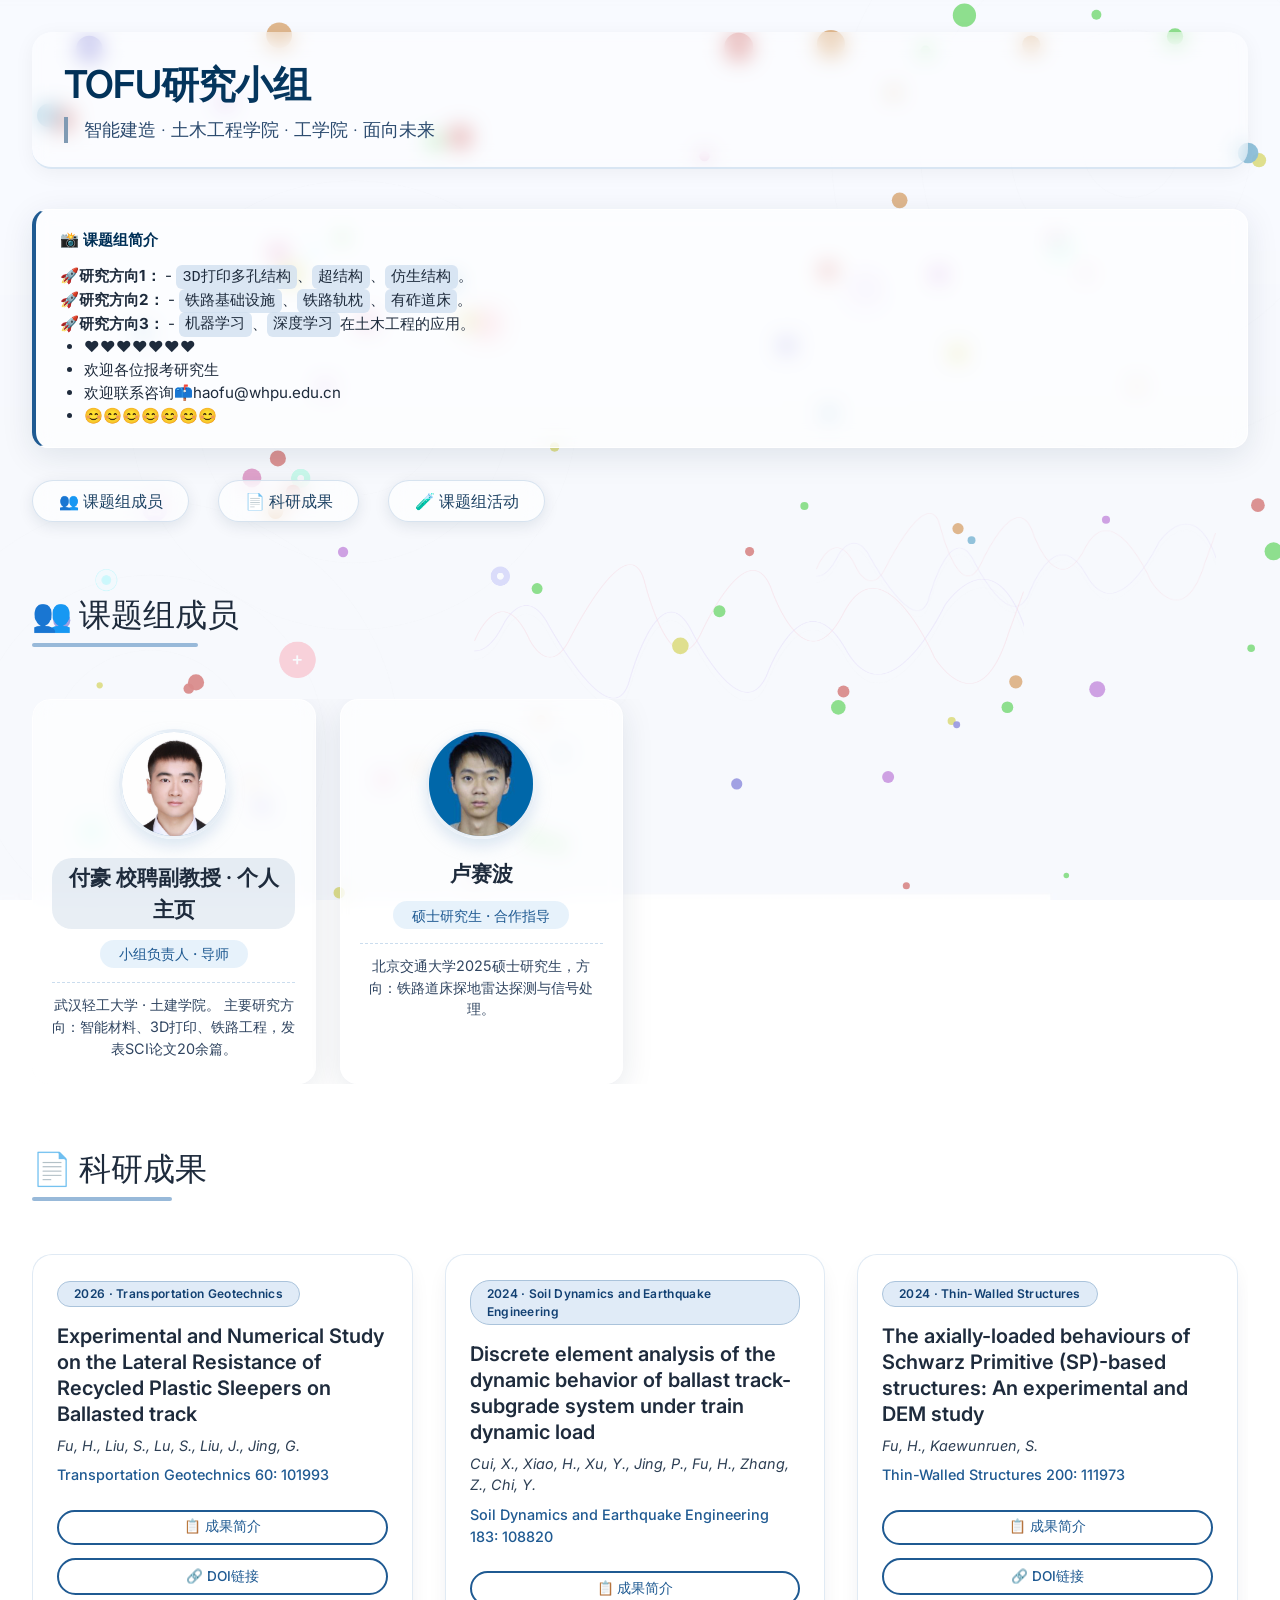
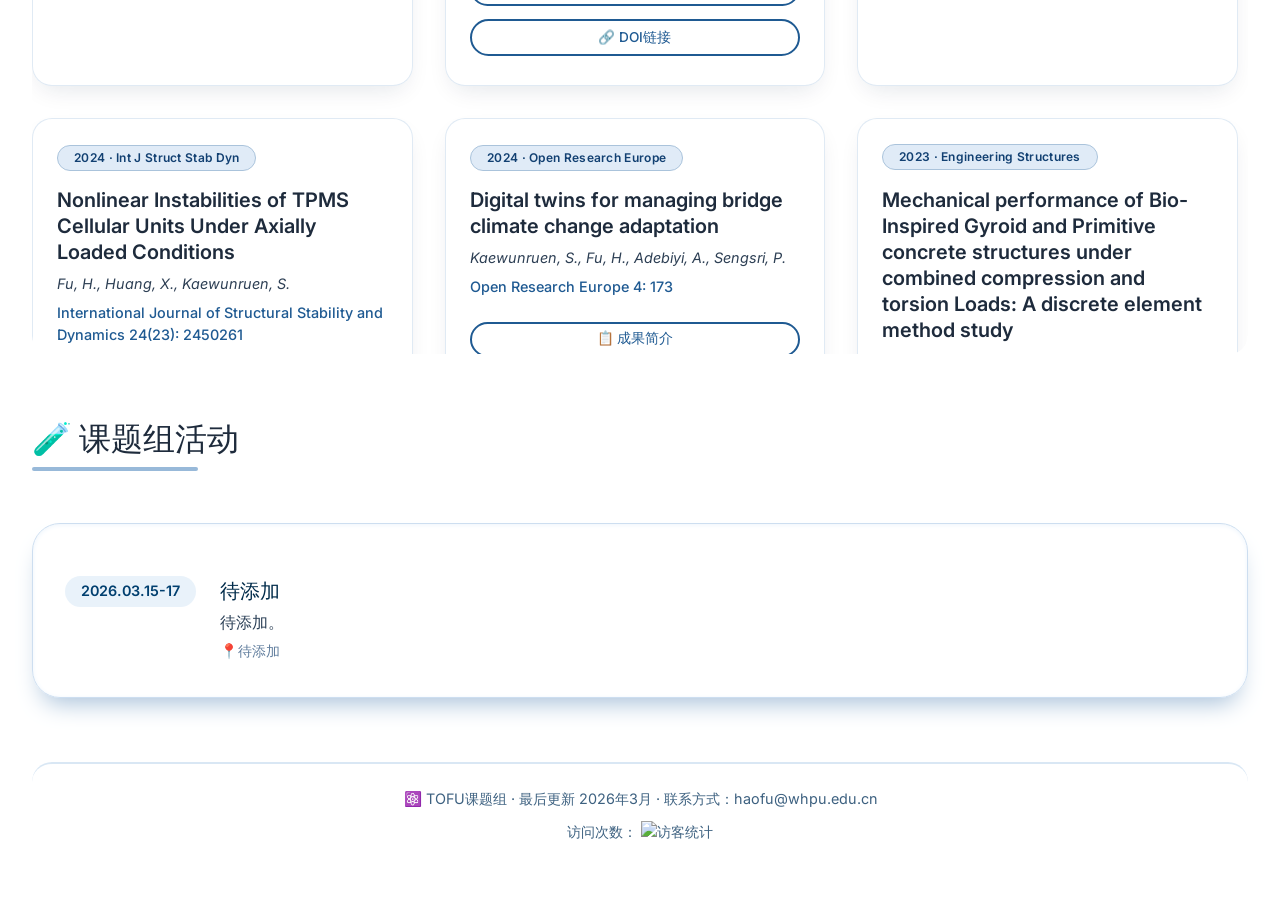
==== index.html @ 1c37f809 "Clarify academic profile link" ====
<!DOCTYPE html>
<html lang="en">


<head>
    <meta charset="UTF-8">
    <meta name="viewport" content="width=device-width, initial-scale=1.0">
    <title>TOFU研究小组</title>
	<script>
var _hmt = _hmt || [];
(function() {
  var hm = document.createElement("script");
  hm.src = "https://hm.baidu.com/hm.js?2b80ea57b3c550d8068544259e602c6b";
  var s = document.getElementsByTagName("script")[0]; 
  s.parentNode.insertBefore(hm, s);
})();
</script>

    <!-- 柔和风格, 学术感字体 -->
    <link rel="preconnect" href="https://fonts.googleapis.com">
    <link rel="preconnect" href="https://fonts.gstatic.com" crossorigin>
    <link href="https://fonts.googleapis.com/css2?family=Inter:opsz,wght@14..32,300..700&family=Source+Serif+4:opsz@8..60&display=swap" rel="stylesheet">
    <style>
        * {
            margin: 0;
            padding: 0;
            box-sizing: border-box;
        }
        
        /* ===== 增强动态背景设置 ===== */
        body {
            font-family: 'Inter', sans-serif;
            color: #1e2b3c;
            line-height: 1.5;
            scroll-behavior: smooth;
            /* 背景图片 - 使用1.jpg作为基础背景 */
            background-image: url('images/background/1.jpg');
            background-size: cover;
            background-position: center;
            background-repeat: no-repeat;
            background-attachment: fixed;
            position: relative;
        }
        
        /* 半透明遮罩层 - 调低透明度，让背景更明显（从0.85改为0.65） */
        body::before {
            content: '';
            position: fixed;
            top: 0;
            left: 0;
            width: 100%;
            height: 100%;
            background: rgba(255, 255, 255, 0.65);
            z-index: -1;
            pointer-events: none;
        }
        
        /* 浮动圆形背景层 - 放大所有圆形，增强可见度 */
        .floating-circles {
            position: fixed;
            top: 0;
            left: 0;
            width: 100%;
            height: 100%;
            z-index: -1;
            pointer-events: none;
            overflow: hidden;
        }
        
        .floating-circles div {
            position: absolute;
            background-size: contain;
            background-repeat: no-repeat;
            background-position: center;
            opacity: 0.2; /* 稍微提高透明度 */
            animation: floatAround 25s infinite alternate ease-in-out;
        }
        
        /* 所有圆形尺寸放大1.5倍左右，并调整位置使其分布更广 */
        .floating-circles .circle1 {
            width: 600px;
            height: 600px;
            background-image: url('images/background/round-bg.png');
            top: -150px;
            right: -150px;
            animation-duration: 30s;
        }
        
        .floating-circles .circle2 {
            width: 500px;
            height: 500px;
            background-image: url('images/background/2.png');
            bottom: -100px;
            left: -100px;
            animation-duration: 35s;
            animation-delay: 5s;
        }
        
        .floating-circles .circle3 {
            width: 450px;
            height: 450px;
            background-image: url('images/background/3.png');
            top: 20%;
            left: 10%;
            animation-duration: 28s;
            animation-delay: 2s;
        }
        
        .floating-circles .circle4 {
            width: 400px;
            height: 400px;
            background-image: url('images/background/4.png');
            bottom: 15%;
            right: 5%;
            animation-duration: 32s;
            animation-delay: 8s;
        }
        
        .floating-circles .circle5 {
            width: 550px;
            height: 550px;
            background-image: url('images/background/5.png');
            top: 40%;
            right: 20%;
            animation-duration: 40s;
            animation-delay: 12s;
        }
        
        @keyframes floatAround {
            0% { transform: translate(0, 0) rotate(0deg); }
            25% { transform: translate(40px, -30px) rotate(12deg); }
            50% { transform: translate(-30px, 40px) rotate(-8deg); }
            75% { transform: translate(30px, 30px) rotate(10deg); }
            100% { transform: translate(-15px, -15px) rotate(-5deg); }
        }
        
        .container {
            max-width: 1280px;
            margin: 0 auto;
            padding: 2rem 2rem 3rem;
            position: relative;
            z-index: 1;
        }
        
        /* 头部标识 - 保持毛玻璃效果，略微降低背景不透明度让背景透出 */
        .lab-header {
            margin-bottom: 2.5rem;
            border-bottom: 2px solid rgba(208, 224, 240, 0.8);
            padding-bottom: 1.5rem;
            background: rgba(255, 255, 255, 0.4); /* 更透明一些 */
            backdrop-filter: blur(10px);
            border-radius: 20px;
            padding: 1.5rem 2rem;
            box-shadow: 0 4px 20px rgba(0,0,0,0.05);
        }
        
        .lab-name {
            font-size: 2.4rem;
            font-weight: 600;
            letter-spacing: -0.02em;
            background: linear-gradient(145deg, #003057, #1b4f7a);
            -webkit-background-clip: text;
            -webkit-text-fill-color: transparent;
            background-clip: text;
        }
        
        .lab-affiliation {
            font-size: 1.1rem;
            color: #2c4b6f;
            margin-top: 0.2rem;
            font-weight: 300;
            border-left: 4px solid #809ab3;
            padding-left: 1rem;
        }
        
        /* 导航卡片区 - 毛玻璃效果 */
        .section-nav {
            display: flex;
            gap: 1.8rem;
            margin: 2rem 0 1.5rem;
            flex-wrap: wrap;
        }
        
        .nav-item {
            font-weight: 500;
            background: rgba(255, 255, 255, 0.6);
            backdrop-filter: blur(10px);
            padding: 0.5rem 1.6rem;
            border-radius: 40px;
            box-shadow: 0 4px 15px rgba(0,40,70,0.1);
            border: 1px solid rgba(205, 221, 236, 0.8);
            transition: 0.15s;
            color: #1f4465;
            text-decoration: none;
            font-size: 1rem;
        }
        
        .nav-item:hover {
            background: rgba(255, 255, 255, 0.8);
            border-color: #809ab3;
            box-shadow: 0 6px 20px rgba(27,79,122,0.15);
        }
        
        /* 通用区块设计 */
        .section-title {
            font-size: 2rem;
            font-weight: 550;
            margin: 2.8rem 0 1.8rem 0;
            position: relative;
            display: inline-block;
        }
        
        .section-title:after {
            content: '';
            position: absolute;
            bottom: -8px;
            left: 0;
            width: 80%;
            height: 4px;
            background: #98b9d9;
            border-radius: 4px;
        }
        
        /* 所有卡片增加半透明毛玻璃效果，降低不透明度让背景更明显 */
        .member-card, .publication-card, .activity-list, .image-guide {
            background: rgba(255, 255, 255, 0.6);
            backdrop-filter: blur(10px);
            border: 1px solid rgba(255, 255, 255, 0.8);
            box-shadow: 0 8px 32px rgba(0, 35, 65, 0.1);
        }
        
        .member-card:hover, .publication-card:hover {
            background: rgba(255, 255, 255, 0.8);
            backdrop-filter: blur(15px);
            transform: translateY(-5px);
            box-shadow: 0 15px 40px rgba(10,60,110,0.15);
        }
        
        /* 课题组成员网格 - 带滚动条 */
        .member-grid-container {
            max-height: 600px;
            overflow-y: auto;
            padding-right: 10px;
            margin: 2rem 0 1rem;
            border-radius: 18px;
            scrollbar-width: thin;
            scrollbar-color: #98b9d9 rgba(255,255,255,0.5);
        }
        
        .member-grid-container::-webkit-scrollbar {
            width: 8px;
        }
        
        .member-grid-container::-webkit-scrollbar-track {
            background: rgba(228, 239, 249, 0.5);
            border-radius: 10px;
        }
        
        .member-grid-container::-webkit-scrollbar-thumb {
            background: #98b9d9;
            border-radius: 10px;
        }
        
        .member-grid-container::-webkit-scrollbar-thumb:hover {
            background: #1f5a92;
        }
        
        .member-grid {
            display: grid;
            grid-template-columns: repeat(auto-fill, minmax(250px, 1fr));
            gap: 2rem 1.5rem;
        }
        
        .member-card {
            border-radius: 18px;
            padding: 1.8rem 1.2rem 1.5rem;
            text-align: center;
            transition: 0.15s;
        }
        
        .member-avatar {
            width: 110px;
            height: 110px;
            border-radius: 50%;
            background: linear-gradient(135deg, #b5d1ec, #779fc7);
            margin: 0 auto 1.2rem;
            display: flex;
            align-items: center;
            justify-content: center;
            color: white;
            font-size: 2.8rem;
            font-weight: 400;
            box-shadow: 0 8px 14px rgba(192, 211, 230, 0.5);
            overflow: hidden;
            border: 3px solid rgba(255,255,255,0.8);
        }
        
        .member-avatar img {
            width: 100%;
            height: 100%;
            object-fit: cover;
        }
        
        .member-name {
            font-size: 1.3rem;
            font-weight: 600;
            margin-bottom: 0.2rem;
        }
        
        .member-role {
            color: #1f5a92;
            font-weight: 500;
            font-size: 0.9rem;
            background: rgba(225, 239, 250, 0.8);
            backdrop-filter: blur(5px);
            display: inline-block;
            padding: 0.2rem 1.2rem;
            border-radius: 20px;
            margin: 0.5rem 0 0.3rem;
        }
        
        .member-desc {
            color: #2f4460;
            font-size: 0.9rem;
            margin-top: 0.6rem;
            border-top: 1px dashed rgba(191, 213, 234, 0.8);
            padding-top: 0.7rem;
        }
        
        /* ===== 科研成果网格 ===== */
        .publication-grid-container {
            max-height: 700px;
            overflow-y: auto;
            padding-right: 10px;
            margin: 2rem 0 1rem;
            border-radius: 18px;
            scrollbar-width: thin;
            scrollbar-color: #98b9d9 rgba(255,255,255,0.5);
        }
        
        .publication-grid-container::-webkit-scrollbar {
            width: 8px;
        }
        
        .publication-grid-container::-webkit-scrollbar-track {
            background: rgba(228, 239, 249, 0.5);
            border-radius: 10px;
        }
        
        .publication-grid-container::-webkit-scrollbar-thumb {
            background: #98b9d9;
            border-radius: 10px;
        }
        
        .publication-grid-container::-webkit-scrollbar-thumb:hover {
            background: #1f5a92;
        }
        
        /* 常规网格布局：自上而下，自左而右，按时间倒序排列（新的在上左） */
        .publication-grid {
            display: grid;
            grid-template-columns: repeat(auto-fill, minmax(300px, 1fr));
            gap: 2rem;
            direction: ltr; /* 确保从左到右 */
        }
        
        .publication-card {
            border-radius: 20px;
            padding: 1.6rem 1.5rem 1.8rem 1.5rem;
            box-shadow: 0 10px 25px -8px rgba(0,35,65,0.12);
            border: 1px solid rgba(152,185,217,0.3);
            transition: transform 0.2s, box-shadow 0.25s;
            display: flex;
            flex-direction: column;
        }
        
        .publication-card:hover {
            transform: translateY(-5px);
            box-shadow: 0 22px 30px -12px rgba(10,60,110,0.2);
            border-color: #b3cde5;
        }
        
        .pub-tag {
            background: rgba(217, 231, 245, 0.8);
            color: #124072;
            font-size: 0.75rem;
            font-weight: 600;
            padding: 0.2rem 1rem;
            border-radius: 20px;
            align-self: flex-start;
            letter-spacing: 0.3px;
            margin-bottom: 1rem;
            border: 1px solid #aac3db;
        }
        
        .pub-title {
            font-size: 1.25rem;
            font-weight: 600;
            margin-bottom: 0.5rem;
            line-height: 1.3;
        }
        
        .pub-authors {
            color: #2d3f54;
            font-size: 0.9rem;
            margin-bottom: 0.5rem;
            font-style: italic;
        }
        
        .pub-journal {
            color: #1f5a92;
            font-weight: 500;
            font-size: 0.9rem;
            margin-bottom: 1rem;
        }
        
        .pub-links {
            display: flex;
            gap: 0.8rem;
            margin-top: 0.5rem;
            flex-wrap: wrap;
        }
        
        .pub-link {
            background: transparent;
            border: 2px solid #1f5a92;
            color: #1f5a92;
            padding: 0.4rem 1rem;
            font-weight: 500;
            font-size: 0.85rem;
            border-radius: 30px;
            cursor: pointer;
            transition: 0.2s;
            text-align: center;
            text-decoration: none;
            display: inline-block;
            flex: 1;
            min-width: 100px;
        }
        
        .pub-link:hover {
            background: #1f5a92;
            color: white;
        }
        
        .btn-detail {
            background: transparent;
            border: 2px solid #1f5a92;
            color: #1f5a92;
            padding: 0.4rem 1rem;
            font-weight: 500;
            font-size: 0.85rem;
            border-radius: 30px;
            cursor: pointer;
            transition: 0.2s;
            text-align: center;
            text-decoration: none;
            display: inline-block;
            width: 100%;
        }
        
        .btn-detail:hover {
            background: #1f5a92;
            color: white;
        }
        
        /* 课题组活动 – 只显示4项 */
        .activity-list {
            border-radius: 28px;
            padding: 2rem 2rem 1rem;
            box-shadow: inset 0 1px 5px #eef5fc, 0 15px 25px -10px #a7c0d9;
            border: 1px solid #cddef0;
            margin-top: 2rem;
        }
        
        .activity-item {
            display: flex;
            gap: 1.5rem;
            padding: 1.2rem 0;
            border-bottom: 1px solid rgba(211, 227, 242, 0.8);
        }
        
        .activity-item:nth-child(n+5) {
            display: none;
        }
        
        .activity-item:last-child {
            border-bottom: none;
        }
        
        .activity-date {
            min-width: 110px;
            font-weight: 600;
            color: #003f6f;
            background: rgba(228, 239, 249, 0.8);
            padding: 0.3rem 1rem;
            border-radius: 30px;
            height: fit-content;
            text-align: center;
            font-size: 0.9rem;
        }
        
        .activity-content {
            flex: 1;
        }
        
        .activity-content h3 {
            font-size: 1.25rem;
            font-weight: 580;
            margin-bottom: 0.25rem;
            color: #002b4a;
        }
        
        .activity-content p {
            color: #2c4057;
        }
        
        .activity-location {
            margin-top: 0.4rem;
            font-size: 0.9rem;
            color: #617e9e;
            display: flex;
            align-items: center;
            gap: 4px;
        }
        
        /* 课题组简介 - 毛玻璃效果 */
        .image-guide {
            border-radius: 16px;
            padding: 1.2rem 1.5rem;
            margin: 1rem 0 2rem;
            border-left: 4px solid #1f5a92;
            font-size: 0.95rem;
        }
        
        .image-guide h4 {
            color: #003057;
            margin-bottom: 0.8rem;
        }
        
        .image-guide code {
            background: rgba(209, 224, 240, 0.8);
            padding: 0.2rem 0.4rem;
            border-radius: 6px;
            font-family: monospace;
        }
        
        .image-guide ul {
            margin-left: 1.5rem;
            color: #1e2b3c;
        }
        
        /* 模态弹窗 - 成果详情 */
        .detail-overlay {
            display: none;
            position: fixed;
            top: 0; left: 0; width: 100%; height: 100%;
            background: rgba(0,20,40,0.6);
            backdrop-filter: blur(4px);
            align-items: center;
            justify-content: center;
            z-index: 1000;
        }
        
        .detail-card {
            max-width: 550px;
            width: 90%;
            background: rgba(251, 253, 255, 0.95);
            backdrop-filter: blur(10px);
            border-radius: 36px;
            padding: 2.5rem 2.2rem;
            box-shadow: 0 40px 60px #001e3c;
            border: 1px solid white;
            position: relative;
            transform: scale(0.98);
            transition: 0.2s;
            max-height: 80vh;
            overflow-y: auto;
        }
        
        .detail-card h2 {
            font-size: 1.8rem;
            margin-bottom: 1rem;
            color: #002a50;
            padding-right: 2rem;
        }
        
        .detail-card p {
            font-size: 1rem;
            margin: 1rem 0;
            color: #17334f;
            line-height: 1.6;
        }
        
        .close-detail {
            position: absolute;
            top: 1.2rem; right: 1.8rem;
            font-size: 2rem;
            cursor: pointer;
            background: none;
            border: none;
            color: #305f8a;
            font-weight: 300;
        }
        
        .close-detail:hover {
            color: #001e3c;
        }
        
        .badge-dummy {
            background: #b5d2ec;
            padding: 0.3rem 1.5rem;
            border-radius: 40px;
            font-size: 0.9rem;
            display: inline-block;
        }
        
        .external-link {
            display: inline-block;
            margin-top: 1rem;
            padding: 0.5rem 1rem;
            background: #e4eff9;
            color: #1f5a92;
            text-decoration: none;
            border-radius: 30px;
            font-weight: 500;
            border: 1px solid #98b9d9;
            transition: 0.2s;
        }
        
        .external-link:hover {
            background: #1f5a92;
            color: white;
            border-color: #1f5a92;
        }
        
        /* 页脚 */
        .footer {
            margin-top: 4rem;
            border-top: 2px solid rgba(208, 226, 242, 0.8);
            padding-top: 1.8rem;
            font-size: 0.9rem;
            color: #3d6180;
            text-align: center;
            background: rgba(255, 255, 255, 0.3);
            backdrop-filter: blur(5px);
            border-radius: 20px;
            padding: 1.5rem;
        }
    </style>
</head>
<body>
<canvas id="particle-canvas" style="position: fixed; top: 0; left: 0; width: 100%; height: 100%; pointer-events: none; z-index: 0;"></canvas>

<!-- 浮动背景圆层 - 已放大尺寸 -->
<div class="floating-circles">
    <div class="circle1"></div>
    <div class="circle2"></div>
    <div class="circle3"></div>
    <div class="circle4"></div>
    <div class="circle5"></div>
</div>

<div class="container">
    <!-- 课题组招牌 -->
    <header class="lab-header">
        <h1 class="lab-name">TOFU研究小组</h1>
        <div class="lab-affiliation">智能建造 · 土木工程学院 · 工学院 · 面向未来</div>
		
    </header>

    <!-- 课题组简介 -->
    <div class="image-guide">
        <h4>📸 课题组简介</h4>
        <p><strong>🚀研究方向1：</strong> - <code>3D打印多孔结构</code>、<code>超结构</code>、<code>仿生结构</code>。</p>
        <p><strong>🚀研究方向2：</strong> - <code>铁路基础设施</code>、<code>铁路轨枕</code>、<code>有砟道床</code>。</p>
        <p><strong>🚀研究方向3：</strong> - <code>机器学习</code>、<code>深度学习</code>在土木工程的应用。</p>
        <ul>
            <li>❤️❤️❤️❤️❤️❤️❤️</li>
            <li>欢迎各位报考研究生</li>
            <li>欢迎联系咨询📫haofu@whpu.edu.cn</li>
            <li>😊😊😊😊😊😊😊</li>
        </ul>
    </div>

    <!-- 快速锚点导航 -->
    <div class="section-nav">
        <a class="nav-item" href="#members">👥 课题组成员</a>
        <a class="nav-item" href="#publications">📄 科研成果</a>
        <a class="nav-item" href="#activities">🧪 课题组活动</a>
    </div>

    <!-- 课题组成员区块 -->
    <section id="members">
        <h2 class="section-title">👥 课题组成员</h2>
        
        <!-- 带滚动条的成员网格容器 -->
        <div class="member-grid-container">
            <div class="member-grid">
                <!-- 成员卡片 1 -->
                <div class="member-card">
                    <div class="member-avatar">
                        <img src="images/fuhao.jpg" alt="付豪">
                    </div>
                    <div class="member-name">
                         <a href="CV/fuhao.html" target="_blank" style="text-decoration: none; background: rgba(31,90,146,0.1); padding: 4px 12px; border-radius: 20px; display: inline-block; color: inherit;">付豪 校聘副教授 · 个人主页</a>
                    </div>
                    <div class="member-role">小组负责人 · 导师</div>
                    <div class="member-desc">武汉轻工大学 · 土建学院。 主要研究方向：智能材料、3D打印、铁路工程，发表SCI论文20余篇。</div>
				     </div>
                <!-- 成员卡片 2 -->
                <div class="member-card">
                    <div class="member-avatar">
                        <img src="images/lusaibo.jpg" alt="卢赛波">
                    </div>
                    <div class="member-name">卢赛波</div>
                    <div class="member-role">硕士研究生 · 合作指导</div>
                    <div class="member-desc">北京交通大学2025硕士研究生，方向：铁路道床探地雷达探测与信号处理。</div>
                </div>
            </div>
        </div>
    </section>

    <!-- 科研成果区块 - 严格按照时间倒序排列（新在上左，旧在下右） -->
    <section id="publications">
        <h2 class="section-title">📄 科研成果</h2>
        
        <div class="publication-grid-container">
            <div class="publication-grid">
                <!-- ===== 2026年论文 ===== -->
                <!-- 1. Fu 2026 Transportation Geotechnics (最新) -->
                <div class="publication-card">
                    <span class="pub-tag">2026 · Transportation Geotechnics</span>
                    <div class="pub-title">Experimental and Numerical Study on the Lateral Resistance of Recycled Plastic Sleepers on Ballasted track</div>
                    <div class="pub-authors">Fu, H., Liu, S., Lu, S., Liu, J., Jing, G.</div>
                    <div class="pub-journal">Transportation Geotechnics 60: 101993</div>
                    <div class="pub-links">
                        <button class="btn-detail" data-project="fu2026tg">📋 成果简介</button>
                        <a href="https://doi.org/10.1016/j.trgeo.2026.101993" target="_blank" class="pub-link">🔗 DOI链接</a>
                    </div>
                </div>

                <!-- ===== 2024年论文 ===== -->
                <!-- 2. Cui 2024 Soil Dynamics and Earthquake Engineering -->
                <div class="publication-card">
                    <span class="pub-tag">2024 · Soil Dynamics and Earthquake Engineering</span>
                    <div class="pub-title">Discrete element analysis of the dynamic behavior of ballast track-subgrade system under train dynamic load</div>
                    <div class="pub-authors">Cui, X., Xiao, H., Xu, Y., Jing, P., Fu, H., Zhang, Z., Chi, Y.</div>
                    <div class="pub-journal">Soil Dynamics and Earthquake Engineering 183: 108820</div>
                    <div class="pub-links">
                        <button class="btn-detail" data-project="cui2024">📋 成果简介</button>
                        <a href="https://doi.org/10.1016/j.soildyn.2024.108820" target="_blank" class="pub-link">🔗 DOI链接</a>
                    </div>
                </div>
                <!-- 3. Fu 2024 Thin-Walled Structures -->
                <div class="publication-card">
                    <span class="pub-tag">2024 · Thin-Walled Structures</span>
                    <div class="pub-title">The axially-loaded behaviours of Schwarz Primitive (SP)-based structures: An experimental and DEM study</div>
                    <div class="pub-authors">Fu, H., Kaewunruen, S.</div>
                    <div class="pub-journal">Thin-Walled Structures 200: 111973</div>
                    <div class="pub-links">
                        <button class="btn-detail" data-project="fu2024tws">📋 成果简介</button>
                        <a href="https://doi.org/10.1016/j.tws.2024.111973" target="_blank" class="pub-link">🔗 DOI链接</a>
                    </div>
                </div>
                <!-- 4. Fu 2024 International Journal of Structural Stability and Dynamics -->
                <div class="publication-card">
                    <span class="pub-tag">2024 · Int J Struct Stab Dyn</span>
                    <div class="pub-title">Nonlinear Instabilities of TPMS Cellular Units Under Axially Loaded Conditions</div>
                    <div class="pub-authors">Fu, H., Huang, X., Kaewunruen, S.</div>
                    <div class="pub-journal">International Journal of Structural Stability and Dynamics 24(23): 2450261</div>
                    <div class="pub-links">
                        <button class="btn-detail" data-project="fu2024ijssd">📋 成果简介</button>
                        <a href="https://doi.org/10.1142/S0219455424502614" target="_blank" class="pub-link">🔗 DOI链接</a>
                    </div>
                </div>
                <!-- 5. Kaewunruen 2024 Open Research Europe -->
                <div class="publication-card">
                    <span class="pub-tag">2024 · Open Research Europe</span>
                    <div class="pub-title">Digital twins for managing bridge climate change adaptation</div>
                    <div class="pub-authors">Kaewunruen, S., Fu, H., Adebiyi, A., Sengsri, P.</div>
                    <div class="pub-journal">Open Research Europe 4: 173</div>
                    <div class="pub-links">
                        <button class="btn-detail" data-project="kaewunruen2024">📋 成果简介</button>
                        <a href="https://doi.org/10.12688/openreseurope.17809.2" target="_blank" class="pub-link">🔗 DOI链接</a>
                    </div>
                </div>

                <!-- ===== 2023年论文 ===== -->
                <!-- 6. Fu 2023 Engineering Structures -->
                <div class="publication-card">
                    <span class="pub-tag">2023 · Engineering Structures</span>
                    <div class="pub-title">Mechanical performance of Bio-Inspired Gyroid and Primitive concrete structures under combined compression and torsion Loads: A discrete element method study</div>
                    <div class="pub-authors">Fu, H., Huang, J., Kaewunruen, S.</div>
                    <div class="pub-journal">Engineering Structures 291: 116429</div>
                    <div class="pub-links">
                        <button class="btn-detail" data-project="fu2023es">📋 成果简介</button>
                        <a href="https://doi.org/10.1016/j.engstruct.2023.116429" target="_blank" class="pub-link">🔗 DOI链接</a>
                    </div>
                </div>
                <!-- 7. Fu 2023 Composite Structures -->
                <div class="publication-card">
                    <span class="pub-tag">2023 · Composite Structures</span>
                    <div class="pub-title">Experimental investigations into nonlinear dynamic behaviours of triply periodical minimal surface structures</div>
                    <div class="pub-authors">Fu, H., Huang, X., Kaewunruen, S.</div>
                    <div class="pub-journal">Composite Structures 323: 117510</div>
                    <div class="pub-links">
                        <button class="btn-detail" data-project="fu2023cs">📋 成果简介</button>
                        <a href="https://doi.org/10.1016/j.compstruct.2023.117510" target="_blank" class="pub-link">🔗 DOI链接</a>
                    </div>
                </div>
                <!-- 8. Fu 2023 Sensors -->
                <div class="publication-card">
                    <span class="pub-tag">2023 · Sensors</span>
                    <div class="pub-title">Multi-Hazard Effects of Crosswinds on Cascading Failures of Conventional and Interspersed Railway Tracks Exposed to Ballast Washaway and Moving Train Loads</div>
                    <div class="pub-authors">Fu, H., Yang, Y., Kaewunruen, S.</div>
                    <div class="pub-journal">Sensors 23(4): 1786</div>
                    <div class="pub-links">
                        <button class="btn-detail" data-project="fu2023sensors">📋 成果简介</button>
                        <a href="https://doi.org/10.3390/s23041786" target="_blank" class="pub-link">🔗 DOI链接</a>
                    </div>
                </div>

                <!-- ===== 2022年论文 ===== -->
                <!-- 9. Aela 2022 Construction and Building Materials -->
                <div class="publication-card">
                    <span class="pub-tag">2022 · Construction and Building Materials</span>
                    <div class="pub-title">Prediction of crushed numbers and sizes of ballast particles after breakage using machine learning techniques</div>
                    <div class="pub-authors">Aela, P., Wang, J., Yousefian, K., Fu, H., Yin, Z.-Y., Jing, G.</div>
                    <div class="pub-journal">Construction and Building Materials 337: 127469</div>
                    <div class="pub-links">
                        <button class="btn-detail" data-project="aela2022">📋 成果简介</button>
                        <a href="https://doi.org/10.1016/j.conbuildmat.2022.127469" target="_blank" class="pub-link">🔗 DOI链接</a>
                    </div>
                </div>
                <!-- 10. Fu 2022 International Journal of Mechanical Sciences -->
                <div class="publication-card">
                    <span class="pub-tag">2022 · Int J Mech Sci</span>
                    <div class="pub-title">Experimental and DEM investigation of axially-loaded behaviours of IWP-based structures</div>
                    <div class="pub-authors">Fu, H., Kaewunruen, S.</div>
                    <div class="pub-journal">International Journal of Mechanical Sciences 235: 107738</div>
                    <div class="pub-links">
                        <button class="btn-detail" data-project="fu2022ijms">📋 成果简介</button>
                        <a href="https://doi.org/10.1016/j.ijmecsci.2022.107738" target="_blank" class="pub-link">🔗 DOI链接</a>
                    </div>
                </div>
                <!-- 11. Fu 2022 Materials Today: Proceedings -->
                <div class="publication-card">
                    <span class="pub-tag">2022 · Materials Today: Proceedings</span>
                    <div class="pub-title">Numerical investigation of porous composite honeycomb track slab under point load</div>
                    <div class="pub-authors">Fu, H., Kaewunruen, S.</div>
                    <div class="pub-journal">Materials Today: Proceedings 65: 1628-1633</div>
                    <div class="pub-links">
                        <button class="btn-detail" data-project="fu2022mtp">📋 成果简介</button>
                        <a href="https://doi.org/10.1016/j.matpr.2022.04.691" target="_blank" class="pub-link">🔗 DOI链接</a>
                    </div>
                </div>
                <!-- 12. Fu 2022 Journal of Composites Science (Review) -->
                <div class="publication-card">
                    <span class="pub-tag">2022 · J Compos Sci</span>
                    <div class="pub-title">State-of-the-Art Review on Additive Manufacturing Technology in Railway Infrastructure Systems</div>
                    <div class="pub-authors">Fu, H., Kaewunruen, S.</div>
                    <div class="pub-journal">Journal of Composites Science 6(1): 7</div>
                    <div class="pub-links">
                        <button class="btn-detail" data-project="fu2022jcs">📋 成果简介</button>
                        <a href="https://doi.org/10.3390/jcs6010007" target="_blank" class="pub-link">🔗 DOI链接</a>
                    </div>
                </div>
                <!-- 13. Kaewunruen 2022 Engineering Failure Analysis -->
                <div class="publication-card">
                    <span class="pub-tag">2022 · Engineering Failure Analysis</span>
                    <div class="pub-title">Numerical studies to evaluate crack propagation behaviour of prestressed concrete railway sleepers</div>
                    <div class="pub-authors">Kaewunruen, S., Fu, H., Ye, C.</div>
                    <div class="pub-journal">Engineering Failure Analysis 131: 105888</div>
                    <div class="pub-links">
                        <button class="btn-detail" data-project="kaewunruen2022">📋 成果简介</button>
                        <a href="https://doi.org/10.1016/j.engfailanal.2021.105888" target="_blank" class="pub-link">🔗 DOI链接</a>
                    </div>
                </div>
                <!-- 14. Sengsri 2022 Journal of Composites Science -->
                <div class="publication-card">
                    <span class="pub-tag">2022 · J Compos Sci</span>
                    <div class="pub-title">Mechanical Properties and Energy-Absorption Capability of a 3D-Printed TPMS Sandwich Lattice Model for Meta-Functional Composite Bridge Bearing Applications</div>
                    <div class="pub-authors">Sengsri, P., Fu, H., Kaewunruen, S.</div>
                    <div class="pub-journal">Journal of Composites Science 6(3): 71</div>
                    <div class="pub-links">
                        <button class="btn-detail" data-project="sengsri2022">📋 成果简介</button>
                        <a href="https://doi.org/10.3390/jcs6030071" target="_blank" class="pub-link">🔗 DOI链接</a>
                    </div>
                </div>

                <!-- ===== 2021年论文 ===== -->
                <!-- 15. Ma 2021 Proc IMechE Part C -->
                <div class="publication-card">
                    <span class="pub-tag">2021 · Proc IMechE Part C</span>
                    <div class="pub-title">Effect of infill pattern, density and material type of 3D printed cubic structure under quasi-static loading</div>
                    <div class="pub-authors">Ma, Q., Rejab, M., Kumar, A. P., Fu, H., Kumar, N. M., Tang, J.</div>
                    <div class="pub-journal">Proceedings of the Institution of Mechanical Engineers, Part C: Journal of Mechanical Engineering Science 235(19): 4254-4272</div>
                    <div class="pub-links">
                        <button class="btn-detail" data-project="ma2021">📋 成果简介</button>
                        <a href="https://doi.org/10.1177/0954406220971667" target="_blank" class="pub-link">🔗 DOI链接</a>
                    </div>
                </div>

                <!-- ===== 2020年论文 ===== -->
                <!-- 16. Guo 2020 Construction and Building Materials -->
                <div class="publication-card">
                    <span class="pub-tag">2020 · Construction and Building Materials</span>
                    <div class="pub-title">Effect of sleeper bottom texture on lateral resistance with discrete element modelling</div>
                    <div class="pub-authors">Guo, Y., Fu, H., Qian, Y., Markine, V., Jing, G.</div>
                    <div class="pub-journal">Construction and Building Materials 250: 118770</div>
                    <div class="pub-links">
                        <button class="btn-detail" data-project="guo2020">📋 成果简介</button>
                        <a href="https://doi.org/10.1016/j.conbuildmat.2020.118770" target="_blank" class="pub-link">🔗 DOI链接</a>
                    </div>
                </div>
                <!-- 17. Jing 2020 International Journal of Geomechanics -->
                <div class="publication-card">
                    <span class="pub-tag">2020 · Int J Geomech</span>
                    <div class="pub-title">Numerical and Experimental Analysis of Lateral Resistance of Biblock Sleeper on Ballasted Tracks</div>
                    <div class="pub-authors">Jing, G. Q., Aela, P., Fu, H., Esmaeili, M.</div>
                    <div class="pub-journal">International Journal of Geomechanics 20(6): 04020051</div>
                    <div class="pub-links">
                        <button class="btn-detail" data-project="jing2020ijg">📋 成果简介</button>
                        <a href="https://doi.org/10.1061/(ASCE)GM.1943-5622.0001689" target="_blank" class="pub-link">🔗 DOI链接</a>
                    </div>
                </div>
                <!-- 18. 井国庆 2020 铁道标准设计 -->
                <div class="publication-card">
                    <span class="pub-tag">2020 · 铁道标准设计</span>
                    <div class="pub-title">复合轨枕道床横向阻力试验及优化分析</div>
                    <div class="pub-authors">井国庆, 宋佳宁, 强伟乐, 付豪, 白健</div>
                    <div class="pub-journal">铁道标准设计 64(08): 27-33</div>
                    <div class="pub-links">
                        <button class="btn-detail" data-project="jing2020tdbs">📋 成果简介</button>
						<a href="https://doi.org/10.13238/j.issn.1004-2954.201908110002" target="_blank" class="pub-link">🔗 DOI链接</a>
                    </div>
                </div>

                <!-- ===== 2019年论文 ===== -->
                <!-- 19. Jing 2019 Construction and Building Materials -->
                <div class="publication-card">
                    <span class="pub-tag">2019 · Construction and Building Materials</span>
                    <div class="pub-title">The contribution of ballast layer components to the lateral resistance of ladder sleeper track</div>
                    <div class="pub-authors">Jing, G., Aela, P., Fu, H.</div>
                    <div class="pub-journal">Construction and Building Materials 202: 796-805</div>
                    <div class="pub-links">
                        <button class="btn-detail" data-project="jing2019cbm">📋 成果简介</button>
                        <a href="https://doi.org/10.1016/j.conbuildmat.2019.01.017" target="_blank" class="pub-link">🔗 DOI链接</a>
                    </div>
                </div>
                <!-- 20. Jing 2019 Proc IMechE Part F -->
                <div class="publication-card">
                    <span class="pub-tag">2019 · Proc IMechE Part F</span>
                    <div class="pub-title">Numerical and experimental analysis of single tie push tests on different shapes of concrete sleepers in ballasted tracks</div>
                    <div class="pub-authors">Jing, G.Q., Aela, P., Fu, H., Yin, H.</div>
                    <div class="pub-journal">Proceedings of the Institution of Mechanical Engineers, Part F: Journal of Rail and Rapid Transit 233(7): 666-677</div>
                    <div class="pub-links">
                        <button class="btn-detail" data-project="jing2019f">📋 成果简介</button>
						<a href="https://doi.org/10.1177/0954409718805274" target="_blank" class="pub-link">🔗 DOI链接</a>
                    </div>
                </div>
                <!-- 21. 井国庆 2019 铁道工程学报 (飞砟) -->
                <div class="publication-card">
                    <span class="pub-tag">2019 · 铁道工程学报</span>
                    <div class="pub-title">高速铁路飞砟防治专用聚氨酯适用性研究</div>
                    <div class="pub-authors">井国庆, 贾文利, 付豪, 李红英</div>
                    <div class="pub-journal">铁道工程学报 36(05): 25-29</div>
                    <div class="pub-links">
                        <button class="btn-detail" data-project="jing2019tdgc">📋 成果简介</button>
						<a href="https://doi.org/10.3969/j.issn.1006-2106.2019.05.005" target="_blank" class="pub-link">🔗 DOI链接</a>
                    </div>
                </div>
                <!-- 22. 井国庆 2019 西南交通大学学报 (固化) -->
                <div class="publication-card">
                    <span class="pub-tag">2019 · 西南交通大学学报</span>
                    <div class="pub-title">高速铁路有砟道床横向阻力特性与固化技术</div>
                    <div class="pub-authors">井国庆, 贾文利, 付豪, 卢炜</div>
                    <div class="pub-journal">西南交通大学学报 54(05): 1087-1092</div>
                    <div class="pub-links">
                        <button class="btn-detail" data-project="jing2019swjtu">📋 成果简介</button>
						<a href="https://doi.org/10.3969/j.issn.0258-2724.20170480" target="_blank" class="pub-link">🔗 DOI链接</a>
                    </div>
                </div>

                <!-- ===== 2018年论文 ===== -->
                <!-- 23. Jing 2018 Construction and Building Materials -->
                <div class="publication-card">
                    <span class="pub-tag">2018 · Construction and Building Materials</span>
                    <div class="pub-title">Lateral displacement of different types of steel sleepers on ballasted track</div>
                    <div class="pub-authors">Jing, G., Fu, H., Aela, P.</div>
                    <div class="pub-journal">Construction and Building Materials 186: 1268-1275</div>
                    <div class="pub-links">
                        <button class="btn-detail" data-project="jing2018cbm">📋 成果简介</button>
                        <a href="https://doi.org/10.1016/j.conbuildmat.2018.07.095" target="_blank" class="pub-link">🔗 DOI链接</a>
                    </div>
                </div>
                <!-- 24. 井国庆 2018 铁道工程学报 -->
                <div class="publication-card">
                    <span class="pub-tag">2018 · 铁道工程学报 (中文)</span>
                    <div class="pub-title">高速铁路有砟轨道横向阻力宏细观分析</div>
                    <div class="pub-authors">井国庆, 付豪, 贾文利, 姚力</div>
                    <div class="pub-journal">铁道工程学报 35(09): 21-25</div>
                    <div class="pub-links">
                        <button class="btn-detail" data-project="jing2018tdgc">📋 成果简介</button>
						<a href="https://doi.org/10.3969/j.issn.1006-2106.2018.09.004" target="_blank" class="pub-link">🔗 DOI链接</a>
                    </div>
                </div>
                <!-- 25. 井国庆 2018 西南交通大学学报 -->
                <div class="publication-card">
                    <span class="pub-tag">2018 · 西南交通大学学报</span>
                    <div class="pub-title">框架优化型Ⅲc轨枕道床横向阻力试验研究</div>
                    <div class="pub-authors">井国庆, 付豪, 贾文利, 姚力, 林红松</div>
                    <div class="pub-journal">西南交通大学学报 53(04): 727-732</div>
                    <div class="pub-links">
                        <button class="btn-detail" data-project="jing2018swjtu">📋 成果简介</button>
						<a href="https://doi.org/10.3969/j.issn.0258-2724.2018.04.009" target="_blank" class="pub-link">🔗 DOI链接</a>
                    </div>
                </div>
                <!-- 结束 -->
            </div>
        </div>
    </section>

    <!-- 课题组活动区块 - 只显示4项 -->
    <section id="activities">
        <h2 class="section-title">🧪 课题组活动</h2>
        
        <div class="activity-list">
            <div class="activity-item">
                <div class="activity-date">2026.03.15-17</div>
                <div class="activity-content">
                    <h3>待添加</h3>
                    <p>待添加。</p>
                    <div class="activity-location">📍待添加</div>
                </div>
            </div>

        </div>
    </section>

    <!-- 页脚 -->
    <footer class="footer">
        ⚛️ TOFU课题组 · 最后更新 2026年3月 · 联系方式：haofu@whpu.edu.cn
		    <!-- 在这里加上这行就行 -->
<div style="text-align: center; margin-top: 10px;">
    <span style="color: #3D6180; font-size: 14px; vertical-align: middle;">访问次数：</span>
    <img src="https://visitor-badge.laobi.icu/badge?page_id=hxf992.github.io.Web_WHPU" alt="访客统计" style="vertical-align: middle;">
</div>
	
    </footer>
</div>

<!-- 模态弹窗：成果简介 -->
<div id="detailOverlay" class="detail-overlay">
    <div class="detail-card" id="detailContent">
        <button class="close-detail" id="closeDetailBtn">&times;</button>
        <h2 id="modalTitle">成果简介</h2>
        <div id="modalBody">
            <p>详细介绍……</p>
        </div>
        <div id="externalLinkContainer" style="margin-top:1.5rem; border-top:1px solid #c0d6ec; padding-top:1rem;">
        </div>
    </div>
</div>

<script>

    (function() {
        const overlay = document.getElementById('detailOverlay');
        const modalTitle = document.getElementById('modalTitle');
        const modalBody = document.getElementById('modalBody');
        const externalLinkContainer = document.getElementById('externalLinkContainer');

        // 根据提供的"自己文章.txt"内容，为每篇论文准备简介摘要
        const projectsData = {
            'fu2026tg': {
                title: 'Experimental and Numerical Study on the Lateral Resistance of Recycled Plastic Sleepers on Ballasted track',
                content: '<p><strong>研究内容：</strong> 针对再生塑料轨枕横向阻力不足问题，提出带翼缘板的 winged 轨枕设计。通过现场试验和DEM-FEM耦合模拟，发现翼缘可显著提高稳定性，超过50%阻力来自轨枕端部。</p>',
                journalLink: 'https://doi.org/10.1016/j.trgeo.2026.101993'
            },
            'cui2024': {
                title: 'Discrete element analysis of the dynamic behavior of ballast track-subgrade system under train dynamic load',
                content: '<p><strong>研究内容：</strong> 建立轨-枕-道床-路基耦合系统的精细离散元模型，研究列车动载下颗粒接触力、振动及摩擦能耗。发现速度和轴重增加会增强强力链概率分布，增大颗粒破碎风险，摩擦能耗受轴重影响更显著。</p>',
                journalLink: 'https://doi.org/10.1016/j.soildyn.2024.108820'
            },
            'fu2024tws': {
                title: 'The axially-loaded behaviours of Schwarz Primitive (SP)-based structures: An experimental and DEM study',
                content: '<p><strong>研究内容：</strong> 通过试验和DEM分析主次Schwarz Primitive结构在不同单元排布下的轴压行为。发现主结构轴压性能基本不受x/y轴单元数影响，次结构随单元数增加平均强度和吸能能力提升更明显。</p>',
                journalLink: 'https://doi.org/10.1016/j.tws.2024.111973'
            },
            'fu2024ijssd': {
                title: 'Nonlinear Instabilities of TPMS Cellular Units Under Axially Loaded Conditions',
                content: '<p><strong>研究内容：</strong> 通过试验和非线性有限元研究四种Skeletal-TPMS单胞的轴向压缩性能。与实体相比，抗压强度降低71.3%-82.6%，刚度降低64.9%-79.2%，Skeletal-SP单元抗压性能优于Skeletal-IWP。</p>',
                journalLink: 'https://doi.org/10.1142/S0219455424502614'
            },
            'kaewunruen2024': {
                title: 'Digital twins for managing bridge climate change adaptation',
                content: '<p><strong>研究内容：</strong> 利用6D BIM（数字孪生）管理桥梁气候变化适应措施。通过Revit、Navisworks、Granta EduPack创建模型，包含时间进度、成本估算和碳排放，展示了数字孪生在增强桥梁韧性方面的有效性。</p>',
                journalLink: 'https://doi.org/10.12688/openreseurope.17809.2'
            },
            'fu2023es': {
                title: 'Mechanical performance of Bio-Inspired Gyroid and Primitive concrete structures under combined compression and torsion Loads',
                content: '<p><strong>研究内容：</strong> 首次采用DEM研究混凝土Primitive和Gyroid结构在压扭组合荷载下的力学性能。发现Primitive结构抗压抗扭性能优于Gyroid；压缩荷载会提高TPMS结构的极限扭转承载力，但扭转荷载会降低其抗压承载力。</p>',
                journalLink: 'https://doi.org/10.1016/j.engstruct.2023.116429'
            },
            'fu2023cs': {
                title: 'Experimental investigations into nonlinear dynamic behaviours of triply periodical minimal surface structures',
                content: '<p><strong>研究内容：</strong> 通过单自由度模态试验研究IWP、Primitive、Gyroid三种TPMS结构的阻尼比和动刚度。发现固有频率和阻尼比随激励幅值变化，SS-Gyroid结构兼具较高刚度和阻尼比。</p>',
                journalLink: 'https://doi.org/10.1016/j.compstruct.2023.117510'
            },
            'fu2023sensors': {
                title: 'Multi-Hazard Effects of Crosswinds on Cascading Failures of Conventional and Interspersed Railway Tracks',
                content: '<p><strong>研究内容：</strong> 首次研究侧风、道砟冲蚀和不均匀轴重对传统及散列式轨道的多灾害耦合效应。使用非线性有限元分析最大位移、弯矩和扭曲，为铁路应对自然灾害提供操作建议。</p>',
                journalLink: 'https://doi.org/10.3390/s23041786'
            },
            'aela2022': {
                title: 'Prediction of crushed numbers and sizes of ballast particles after breakage using machine learning techniques',
                content: '<p><strong>研究内容：</strong> 通过700次单颗粒破碎试验，使用SVM、BPNN、随机森林和CatBoost分类算法预测破碎颗粒数量，使用RF、XGB回归预测破碎尺寸。结果表明CatBoost和RF分类准确率>91%，RF和XGB回归NRMSE<0.08。DEM-PBM模型验证了机器学习预测的有效性。</p>',
                journalLink: 'https://doi.org/10.1016/j.conbuildmat.2022.127469'
            },
            'fu2022ijms': {
                title: 'Experimental and DEM investigation of axially-loaded behaviours of IWP-based structures',
                content: '<p><strong>研究内容：</strong> 提出TPMS简化新方法，通过试验和DEM研究主次Skeletal-IWP结构的轴压行为。发现次结构抗压强度更高；7×7×7排列时，主/次结构抗压强度分别从9 MPa增至13.4 MPa和9.2 MPa增至14.4 MPa。</p>',
                journalLink: 'https://doi.org/10.1016/j.ijmecsci.2022.107738'
            },
            'fu2022mtp': {
                title: 'Numerical investigation of porous composite honeycomb track slab under point load',
                content: '<p><strong>研究内容：</strong> 设计了两种多孔支撑层结构，通过非线性有限元模拟点荷载下多孔蜂窝轨道板的力学性能，并与传统有砟轨道对比，评估3D打印结构在铁路工程中的可行性。</p>',
                journalLink: 'https://doi.org/10.1016/j.matpr.2022.04.691'
            },
            'fu2022jcs': {
                title: 'State-of-the-Art Review on Additive Manufacturing Technology in Railway Infrastructure Systems',
                content: '<p><strong>综述内容：</strong> 全面回顾增材制造技术在铁路轨道基础设施中的研究现状，探讨了3D打印在该领域的挑战与前景，为智能轨道部件设计和性能提升提供参考。</p>',
                journalLink: 'https://doi.org/10.3390/jcs6010007'
            },
            'kaewunruen2022': {
                title: 'Numerical studies to evaluate crack propagation behaviour of prestressed concrete railway sleepers',
                content: '<p><strong>研究内容：</strong> 基于Abaqus脆性开裂模型，研究不同混凝土强度、预应力大小和加载速率下预应力混凝土轨枕的裂纹扩展行为。发现提高混凝土强度和预应力可增强抗裂性。</p>',
                journalLink: 'https://doi.org/10.1016/j.engfailanal.2021.105888'
            },
            'sengsri2022': {
                title: 'Mechanical Properties and Energy-Absorption Capability of a 3D-Printed TPMS Sandwich Lattice Model',
                content: '<p><strong>研究内容：</strong> 提出用于桥梁支座的3D打印TPMS夹芯晶格模型。通过数值模拟和试验验证，发现该模型在单轴压缩下呈现弹塑性破坏，在压剪荷载下呈现滞回破坏。</p>',
                journalLink: 'https://doi.org/10.3390/jcs6030071'
            },
            'ma2021': {
                title: 'Effect of infill pattern, density and material type of 3D printed cubic structure under quasi-static loading',
                content: '<p><strong>研究内容：</strong> 研究填充图案、密度和材料（PLA、PLA/CF）对3D打印立方体准静态压缩性能的影响。发现蜂窝填充图案的PLA结构吸能特性最佳。</p>',
                journalLink: 'https://doi.org/10.1177/0954406220971667'
            },
            'guo2020': {
                title: 'Effect of sleeper bottom texture on lateral resistance with discrete element modelling',
                content: '<p><strong>研究内容：</strong> 提出三种摩擦型轨枕（轨枕底部附加纹理）。通过单枕拔出试验和DEM模拟，发现摩擦型轨枕可提升横向阻力32%，并揭示了不同纹理的影响机制。</p>',
                journalLink: 'https://doi.org/10.1016/j.conbuildmat.2020.118770'
            },
            'jing2020ijg': {
                title: 'Numerical and Experimental Analysis of Lateral Resistance of Biblock Sleeper on Ballasted Tracks',
                content: '<p><strong>研究内容：</strong> 对双块式轨枕进行单枕推力试验和DEM模拟。发现道床肩部对双块式轨枕横向阻力贡献约50%，肩高增至150mm可使阻力提升1.5倍。</p>',
                journalLink: 'https://doi.org/10.1061/(ASCE)GM.1943-5622.0001689'
            },
            'jing2020tdbs': {
                title: '复合轨枕道床横向阻力试验及优化分析',
                content: '<p><strong>研究内容：</strong> 针对复合轨枕横向阻力较低的问题，提出结构优化和细部优化方案。推荐B2型细部优化（可将阻力提升至Ⅲ型混凝土轨枕的94%-97%）。</p>',
                journalLink: 'https://doi.org/10.3969/j.issn.1006-2106.2019.05.005'
            },
            'jing2019cbm': {
                title: 'The contribution of ballast layer components to the lateral resistance of ladder sleeper track',
                content: '<p><strong>研究内容：</strong> 通过足尺横向轨道板试验和DEM分析，评估梯式轨枕的横向阻力。发现梯式轨枕可提高道床横向阻力并减少道砟用量，道床肩部是梯式轨枕横向阻力的主要来源。</p>',
                journalLink: 'https://doi.org/10.1016/j.conbuildmat.2019.01.017'
            },
            'jing2019f': {
                title: 'Numerical and experimental analysis of single tie push tests on different shapes of concrete sleepers',
                content: '<p><strong>研究内容：</strong> 对不同形状混凝土轨枕（端翼、中翼、凸起）进行单枕推力试验和DEM模拟，发现端翼轨枕效果最佳，建议翼长14cm、翼宽13cm。</p>',
                journalLink: 'https://doi.org/10.1177/0954409718800579'
            },
            'jing2019tdgc': {
                title: '高速铁路飞砟防治专用聚氨酯适用性研究',
                content: '<p><strong>研究内容：</strong> 针对5种低强度聚氨酯，提出可捣固的道床全断面表层固化方案。通过阻力试验、风洞试验、捣固测试和压缩试验，推荐4号聚氨酯为最优方案。</p>',
                journalLink: 'https://doi.org/10.3969/j.issn.1006-2106.2019.05.005'
            },
            'jing2019swjtu': {
                title: '高速铁路有砟道床横向阻力特性与固化技术',
                content: '<p><strong>研究内容：</strong> 研究砟肩堆高对道床阻力的影响，提出聚氨酯局部固化方案。发现枕端固化可提高阻力约41%-60%，枕心固化提高约31%-40%，综合固化可提高70%-100%。</p>',
                journalLink: 'https://doi.org/10.3969/j.issn.0258-2724.20170480'
            },
            'jing2018cbm': {
                title: 'Lateral displacement of different types of steel sleepers on ballasted track',
                content: '<p><strong>研究内容：</strong> 通过单枕推力试验和DEM模拟，研究带凸起橡胶层和腹板加劲肋的钢枕横向阻力。发现3个腹板加劲肋可使阻力提高约70%。</p>',
                journalLink: 'https://doi.org/10.1016/j.conbuildmat.2018.07.095'
            },
            'jing2018tdgc': {
                title: '高速铁路有砟轨道横向阻力宏细观分析',
                content: '<p><strong>研究内容：</strong> 通过现场试验和离散元模拟，研究Ⅲc型轨枕在不同道床断面下的横向阻力。发现底部和端部贡献约80%阻力，建议优化轨枕底部结构以增加接触数目。</p>',
                journalLink: 'https://doi.org/10.3969/j.issn.1006-2106.2018.09.004'
            },
            'jing2018swjtu': {
                title: '框架优化型Ⅲc轨枕道床横向阻力试验研究',
                content: '<p><strong>研究内容：</strong> 对Ⅲc型轨枕增设加宽块形成三种框架式轨枕，通过试验发现A型框架轨枕可提升阻力37.8%-50.8%，B型提升25.5%-41.0%，C型提升13.3%-23.0%。</p>',
                journalLink: 'https://doi.org/10.3969/j.issn.0258-2724.2018.04.009'
            }
        };

        const detailButtons = document.querySelectorAll('.btn-detail');
        detailButtons.forEach((btn) => {
            btn.addEventListener('click', function(e) {
                e.stopPropagation();
                const projectId = this.getAttribute('data-project');
                
                if (projectId && projectsData[projectId]) {
                    modalTitle.innerText = projectsData[projectId].title;
                    modalBody.innerHTML = projectsData[projectId].content;
                    
                    externalLinkContainer.innerHTML = '';
                    if (projectsData[projectId].journalLink && projectsData[projectId].journalLink !== '#') {
                        const linkElement = document.createElement('a');
                        linkElement.href = projectsData[projectId].journalLink;
                        linkElement.target = '_blank';
                        linkElement.rel = 'noopener noreferrer';
                        linkElement.className = 'external-link';
                        linkElement.innerHTML = '🔗 访问期刊/DOI';
                        externalLinkContainer.appendChild(linkElement);
                    }
                } else {
                    modalTitle.innerText = '成果简介';
                    modalBody.innerHTML = '<p>详细介绍正在更新中……</p>';
                    externalLinkContainer.innerHTML = '';
                }
                overlay.style.display = 'flex';
            });
        });

        document.getElementById('closeDetailBtn').addEventListener('click', function() {
            overlay.style.display = 'none';
        });
        
        overlay.addEventListener('click', function(e) {
            if (e.target === overlay) {
                overlay.style.display = 'none';
            }
        });

        document.addEventListener('keydown', function(e) {
            if (e.key === 'Escape' && overlay.style.display === 'flex') {
                overlay.style.display = 'none';
            }
        });

        document.querySelectorAll('.nav-item').forEach(anchor => {
            anchor.addEventListener('click', function(e) {
                const targetId = this.getAttribute('href');
                if(targetId && targetId !== '#') {
                    e.preventDefault();
                    const targetEl = document.querySelector(targetId);
                    if(targetEl) {
                        targetEl.scrollIntoView({ behavior: 'smooth', block: 'start' });
                    }
                }
            });
        });
        
        document.querySelectorAll('a[target="_blank"]').forEach(link => {
            if (!link.rel) {
                link.rel = 'noopener noreferrer';
            }
        });
    })();
</script>

<!-- 移动端响应式优化 -->
<style>
    @media (max-width: 650px) {
        .container { padding: 1.5rem 1rem; }
        .lab-name { font-size: 1.8rem; }
        .activity-item { flex-direction: column; gap: 0.5rem; }
        .activity-date { align-self: flex-start; }
        .member-avatar { width: 90px; height: 90px; font-size: 2.2rem; }
        .pub-links { flex-direction: column; }
        .pub-link { width: 100%; }
        .btn-detail { width: 100%; }
        .member-grid-container { max-height: 500px; }
        .publication-grid-container { max-height: 600px; }
        .floating-circles div {
            opacity: 0.15;
        }
        .floating-circles .circle1 { width: 400px; height: 400px; }
        .floating-circles .circle2 { width: 350px; height: 350px; }
        .floating-circles .circle3 { width: 300px; height: 300px; }
        .floating-circles .circle4 { width: 280px; height: 280px; }
        .floating-circles .circle5 { width: 380px; height: 380px; }
    }
    
    @media print {
        body { 
            background: white; 
            background-image: none;
        }
        body::before { display: none; }
        .floating-circles { display: none; }
        .nav-item, .image-guide { display: none; }
        .member-grid-container { max-height: none; overflow: visible; }
        .publication-grid-container { max-height: none; overflow: visible; }
        .activity-item:nth-child(n+5) { display: block; }
    }
</style>
<!-- 鼠标移动水波特效 - 柔和版 -->
<canvas id="waveCanvas" style="position:fixed; top:0; left:0; width:100%; height:100%; pointer-events:none; z-index:9999;"></canvas>

<script>
// 鼠标水波特效 - 柔和版
(function() {
    const canvas = document.getElementById('waveCanvas');
    const ctx = canvas.getContext('2d');
    
    let width = window.innerWidth;
    let height = window.innerHeight;
    let mouseX = width / 2;
    let mouseY = height / 2;
    let waves = [];
    let lastTime = 0;
    
    function resize() {
        width = window.innerWidth;
        height = window.innerHeight;
        canvas.width = width;
        canvas.height = height;
    }
    resize();
    
    document.addEventListener('mousemove', function(e) {
        mouseX = e.clientX;
        mouseY = e.clientY;
        
        const now = Date.now();
        if (now - lastTime > 50) {
            waves.push({
                x: mouseX,
                y: mouseY,
                radius: 3,
                maxRadius: 60,
                speed: 1.2,
                alpha: 0.5,
                lineWidth: 1.5
            });
            lastTime = now;
        }
        
        if (waves.length > 40) {
            waves = waves.slice(-40);
        }
    });
    
    window.addEventListener('resize', resize);
    
    function animate() {
        ctx.clearRect(0, 0, width, height);
        
        for (let i = 0; i < waves.length; i++) {
            const w = waves[i];
            
            w.radius += w.speed;
            w.alpha -= 0.004;
            
            if (w.alpha <= 0 || w.radius >= w.maxRadius) continue;
            
            ctx.beginPath();
            ctx.arc(w.x, w.y, w.radius, 0, Math.PI * 2);
            ctx.strokeStyle = `rgba(70, 130, 230, ${w.alpha})`;
            ctx.lineWidth = w.lineWidth;
            ctx.stroke();
            
            if (w.radius > 20) {
                ctx.beginPath();
                ctx.arc(w.x, w.y, w.radius * 0.5, 0, Math.PI * 2);
                ctx.strokeStyle = `rgba(100, 160, 255, ${w.alpha * 0.5})`;
                ctx.lineWidth = w.lineWidth * 0.6;
                ctx.stroke();
            }
        }
        
        waves = waves.filter(w => w.alpha > 0.01 && w.radius < w.maxRadius);
        
        requestAnimationFrame(animate);
    }
    
    animate();
})();
</script>
<!-- 粒子效果脚本 -->
<script>
(function() {
    const canvas = document.getElementById('particle-canvas');
    if (!canvas) return;
    
    const ctx = canvas.getContext('2d');

    let particles = [];
    let animationFrame;

    const pastelPalette = [
            'hsla(0, 50%, 70%, 0.95)',
            'hsla(30, 55%, 70%, 0.95)',
            'hsla(60, 55%, 70%, 0.95)',
            'hsla(120, 55%, 70%, 0.95)',
            'hsla(200, 50%, 70%, 0.95)',
            'hsla(240, 55%, 75%, 0.95)',
            'hsla(280, 55%, 75%, 0.95)',
            'hsla(320, 50%, 75%, 0.95)',
    ];

    const CONFIG = {
        particleCount: 80,
        baseSpeed: 0.03,
        speedVariation: 0.02,
        baseSizeMin: 5,
        baseSizeMax: 12,
        topSizeMin: 10,
        topSizeMax: 30,
    };

    function randomRange(min, max) {
        return Math.random() * (max - min) + min;
    }

    function createParticle(resetFromTop = false) {
        const x = Math.random();
        let y;
        if (resetFromTop) {
            y = 1.0;
        } else {
            y = Math.random();
        }

        const color = pastelPalette[Math.floor(Math.random() * pastelPalette.length)];
        const speed = CONFIG.baseSpeed + randomRange(-CONFIG.speedVariation, CONFIG.speedVariation);
        const sizeFactor = Math.random();

        return {
            x, y, speed: Math.max(0.01, speed), sizeFactor, color
        };
    }

    function initParticles() {
        particles = [];
        for (let i = 0; i < CONFIG.particleCount; i++) {
            particles.push(createParticle(false));
        }
    }

    function resizeCanvas() {
        canvas.width = window.innerWidth;
        canvas.height = window.innerHeight;
    }

    function computeSize(particle) {
        const baseMin = CONFIG.baseSizeMin;
        const baseMax = CONFIG.baseSizeMax;
        const topMin = CONFIG.topSizeMin;
        const topMax = CONFIG.topSizeMax;

        const bottomSize = baseMin + particle.sizeFactor * (baseMax - baseMin);
        const topSize = topMin + particle.sizeFactor * (topMax - topMin);

        const size = topSize * (1 - particle.y) + bottomSize * particle.y;
        return Math.max(0.5, size);
    }

    function updateParticles() {
        for (let p of particles) {
            p.y -= p.speed * 0.01;

            if (p.y < 0) {
                p.y = 1.0;
                p.x = Math.random();
                if (Math.random() > 0.7) {
                    p.sizeFactor = Math.random();
                    p.color = pastelPalette[Math.floor(Math.random() * pastelPalette.length)];
                }
            }
        }
    }

    function draw() {
        ctx.clearRect(0, 0, canvas.width, canvas.height);

        const w = canvas.width;
        const h = canvas.height;

        for (let p of particles) {
            const screenX = p.x * w;
            const screenY = p.y * h;
            const radius = computeSize(p) * 0.5;

            ctx.beginPath();
            ctx.arc(screenX, screenY, radius, 0, Math.PI * 2);
            ctx.fillStyle = p.color;
            ctx.fill();
        }

        updateParticles();
        animationFrame = requestAnimationFrame(draw);
    }

    function startAnimation() {
        if (animationFrame) cancelAnimationFrame(animationFrame);
        resizeCanvas();
        initParticles();
        draw();
    }

    window.addEventListener('resize', resizeCanvas);
    window.addEventListener('load', startAnimation);
    
    window.addEventListener('beforeunload', () => {
        if (animationFrame) {
            cancelAnimationFrame(animationFrame);
        }
    });
})();
</script>

</body>
</html>
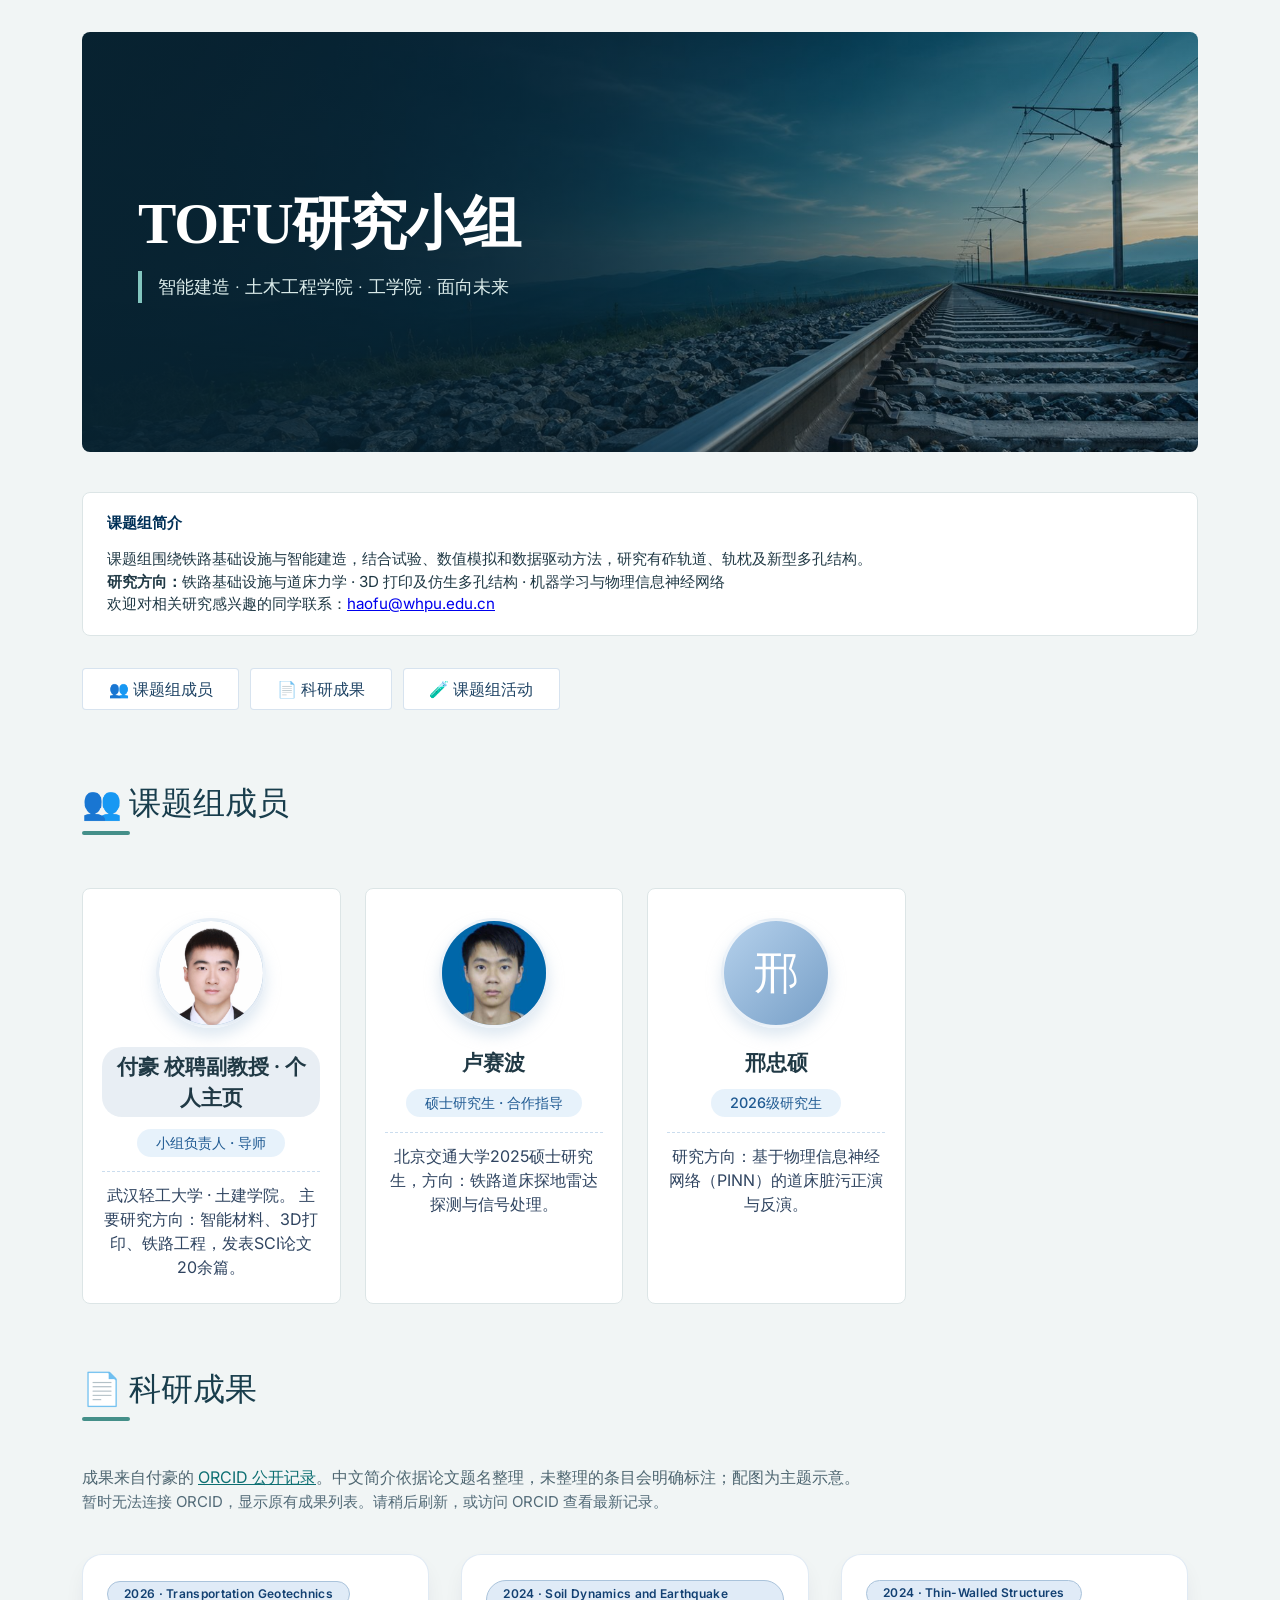
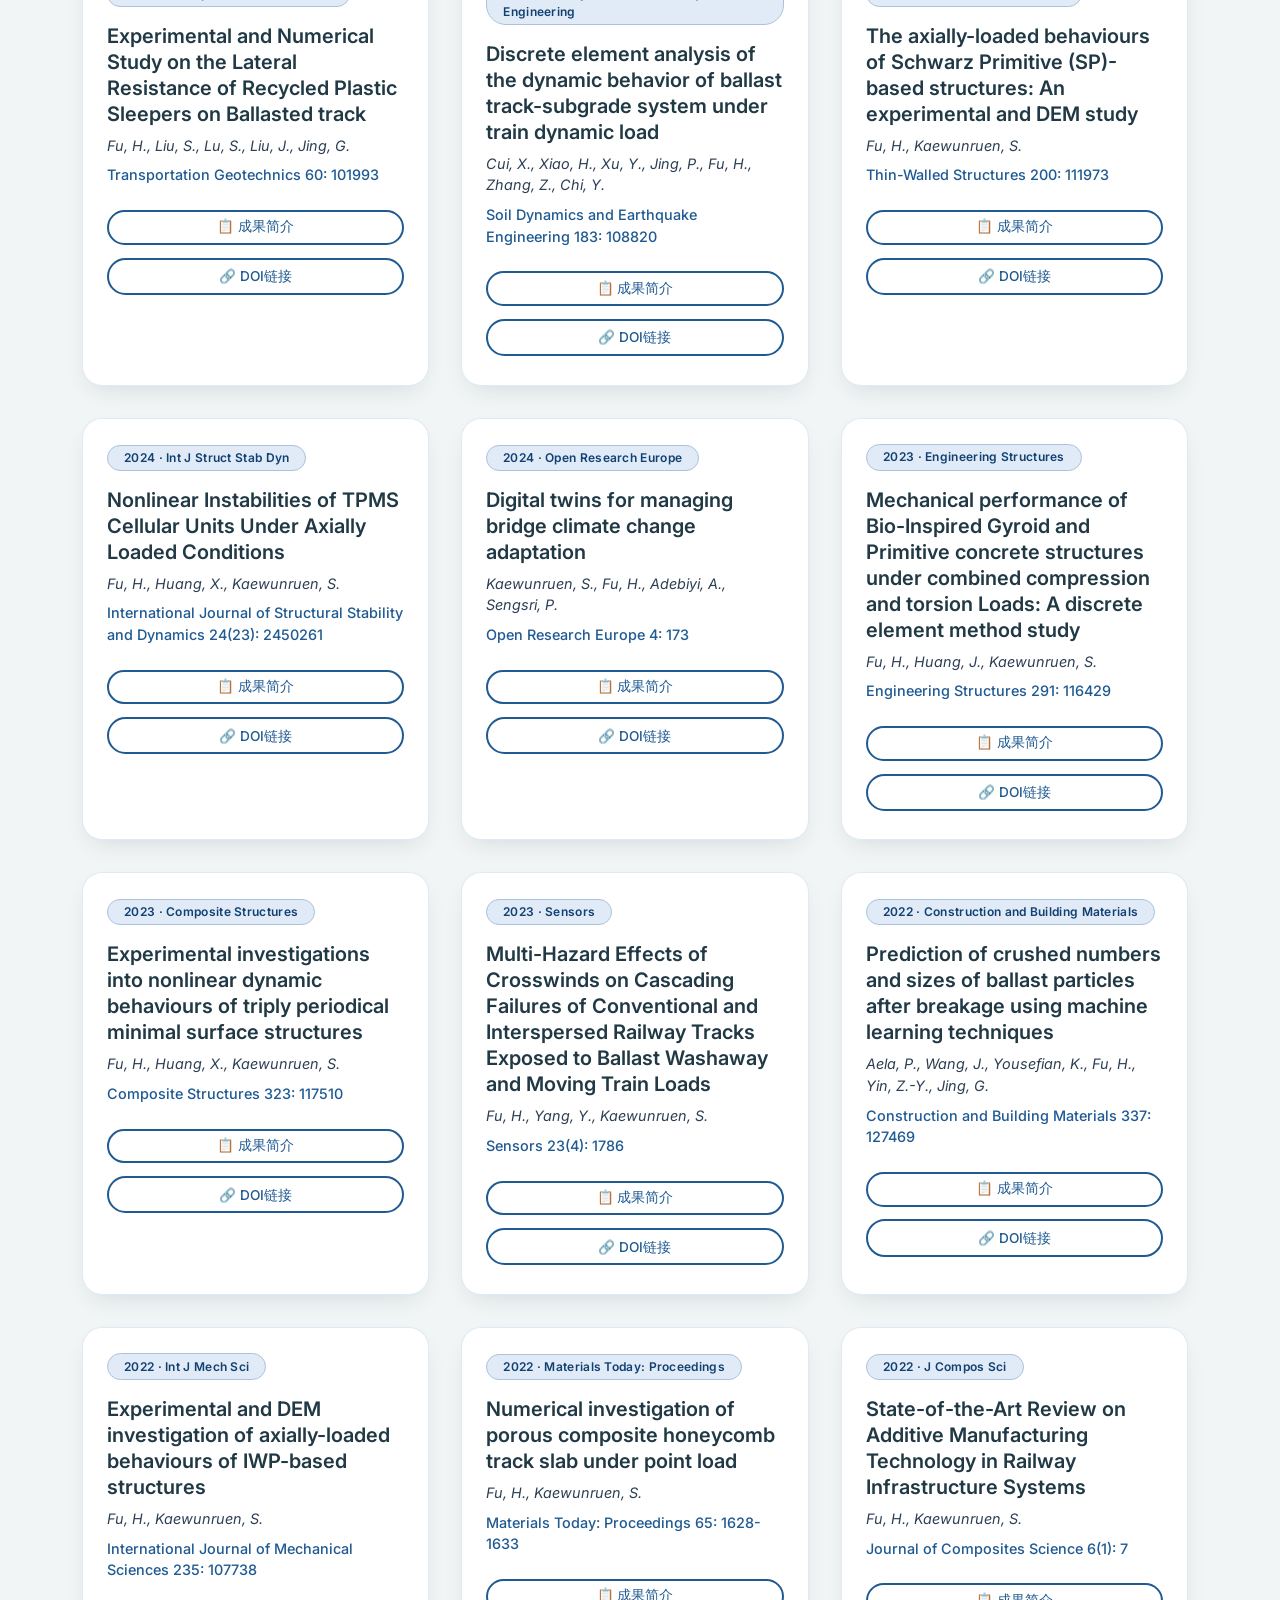
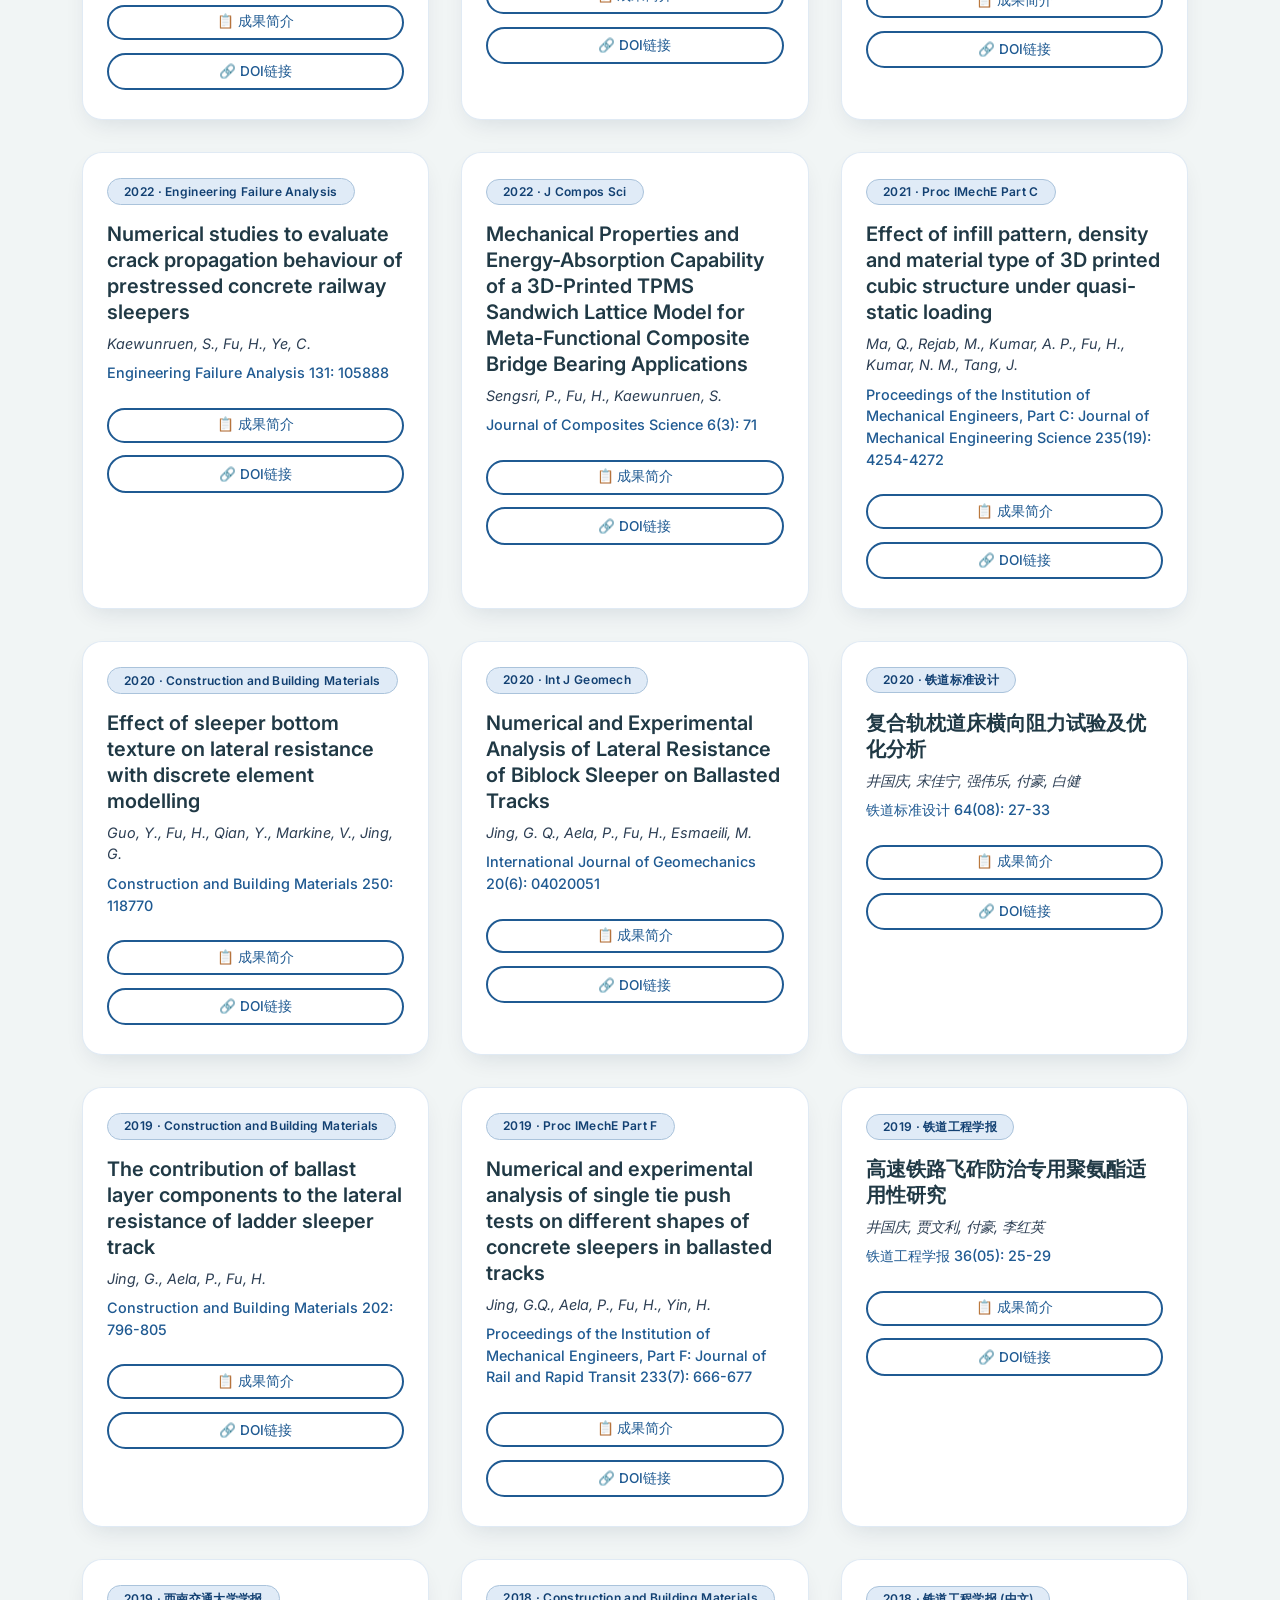
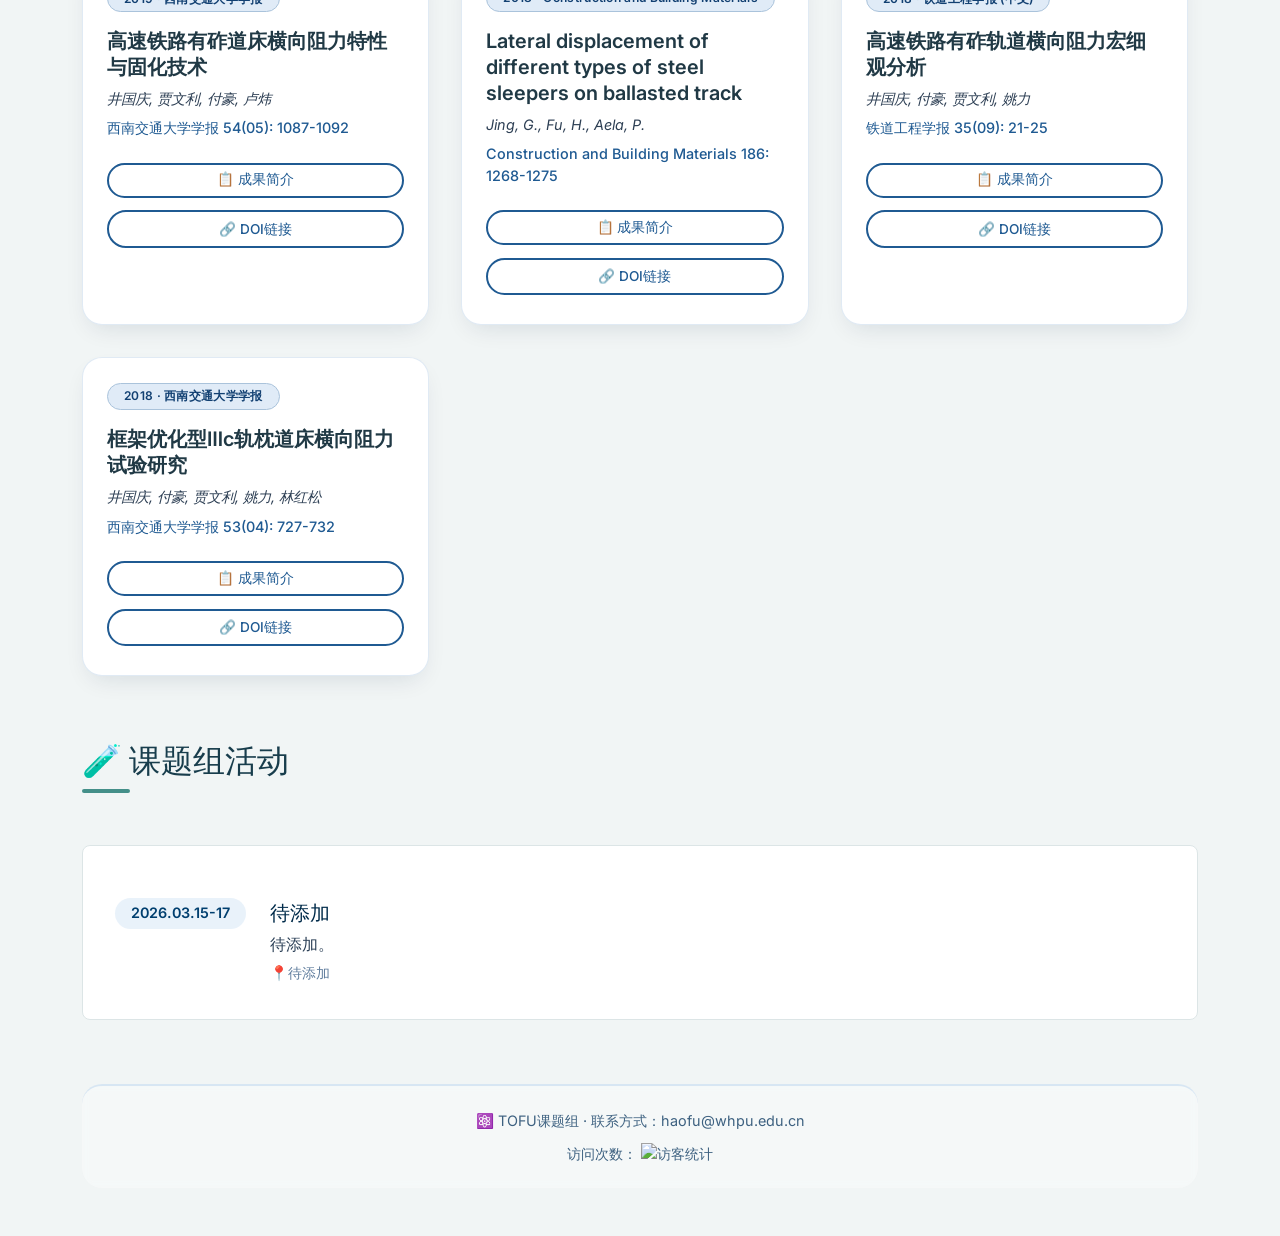
==== commit a8d53fc8: "Refresh lab homepage and load ORCID publications" ====
--- a/index.html
+++ b/index.html
@@ -1,1523 +1,1526 @@
-<!DOCTYPE html>
-<html lang="en">
-
-
-<head>
-    <meta charset="UTF-8">
-    <meta name="viewport" content="width=device-width, initial-scale=1.0">
-    <title>TOFU研究小组</title>
-	<script>
-var _hmt = _hmt || [];
-(function() {
-  var hm = document.createElement("script");
-  hm.src = "https://hm.baidu.com/hm.js?2b80ea57b3c550d8068544259e602c6b";
-  var s = document.getElementsByTagName("script")[0]; 
-  s.parentNode.insertBefore(hm, s);
-})();
-</script>
-
-    <!-- 柔和风格, 学术感字体 -->
-    <link rel="preconnect" href="https://fonts.googleapis.com">
-    <link rel="preconnect" href="https://fonts.gstatic.com" crossorigin>
-    <link href="https://fonts.googleapis.com/css2?family=Inter:opsz,wght@14..32,300..700&family=Source+Serif+4:opsz@8..60&display=swap" rel="stylesheet">
-    <style>
-        * {
-            margin: 0;
-            padding: 0;
-            box-sizing: border-box;
-        }
-        
-        /* ===== 增强动态背景设置 ===== */
-        body {
-            font-family: 'Inter', sans-serif;
-            color: #1e2b3c;
-            line-height: 1.5;
-            scroll-behavior: smooth;
-            /* 背景图片 - 使用1.jpg作为基础背景 */
-            background-image: url('images/background/1.jpg');
-            background-size: cover;
-            background-position: center;
-            background-repeat: no-repeat;
-            background-attachment: fixed;
-            position: relative;
-        }
-        
-        /* 半透明遮罩层 - 调低透明度，让背景更明显（从0.85改为0.65） */
-        body::before {
-            content: '';
-            position: fixed;
-            top: 0;
-            left: 0;
-            width: 100%;
-            height: 100%;
-            background: rgba(255, 255, 255, 0.65);
-            z-index: -1;
-            pointer-events: none;
-        }
-        
-        /* 浮动圆形背景层 - 放大所有圆形，增强可见度 */
-        .floating-circles {
-            position: fixed;
-            top: 0;
-            left: 0;
-            width: 100%;
-            height: 100%;
-            z-index: -1;
-            pointer-events: none;
-            overflow: hidden;
-        }
-        
-        .floating-circles div {
-            position: absolute;
-            background-size: contain;
-            background-repeat: no-repeat;
-            background-position: center;
-            opacity: 0.2; /* 稍微提高透明度 */
-            animation: floatAround 25s infinite alternate ease-in-out;
-        }
-        
-        /* 所有圆形尺寸放大1.5倍左右，并调整位置使其分布更广 */
-        .floating-circles .circle1 {
-            width: 600px;
-            height: 600px;
-            background-image: url('images/background/round-bg.png');
-            top: -150px;
-            right: -150px;
-            animation-duration: 30s;
-        }
-        
-        .floating-circles .circle2 {
-            width: 500px;
-            height: 500px;
-            background-image: url('images/background/2.png');
-            bottom: -100px;
-            left: -100px;
-            animation-duration: 35s;
-            animation-delay: 5s;
-        }
-        
-        .floating-circles .circle3 {
-            width: 450px;
-            height: 450px;
-            background-image: url('images/background/3.png');
-            top: 20%;
-            left: 10%;
-            animation-duration: 28s;
-            animation-delay: 2s;
-        }
-        
-        .floating-circles .circle4 {
-            width: 400px;
-            height: 400px;
-            background-image: url('images/background/4.png');
-            bottom: 15%;
-            right: 5%;
-            animation-duration: 32s;
-            animation-delay: 8s;
-        }
-        
-        .floating-circles .circle5 {
-            width: 550px;
-            height: 550px;
-            background-image: url('images/background/5.png');
-            top: 40%;
-            right: 20%;
-            animation-duration: 40s;
-            animation-delay: 12s;
-        }
-        
-        @keyframes floatAround {
-            0% { transform: translate(0, 0) rotate(0deg); }
-            25% { transform: translate(40px, -30px) rotate(12deg); }
-            50% { transform: translate(-30px, 40px) rotate(-8deg); }
-            75% { transform: translate(30px, 30px) rotate(10deg); }
-            100% { transform: translate(-15px, -15px) rotate(-5deg); }
-        }
-        
-        .container {
-            max-width: 1280px;
-            margin: 0 auto;
-            padding: 2rem 2rem 3rem;
-            position: relative;
-            z-index: 1;
-        }
-        
-        /* 头部标识 - 保持毛玻璃效果，略微降低背景不透明度让背景透出 */
-        .lab-header {
-            margin-bottom: 2.5rem;
-            border-bottom: 2px solid rgba(208, 224, 240, 0.8);
-            padding-bottom: 1.5rem;
-            background: rgba(255, 255, 255, 0.4); /* 更透明一些 */
-            backdrop-filter: blur(10px);
-            border-radius: 20px;
-            padding: 1.5rem 2rem;
-            box-shadow: 0 4px 20px rgba(0,0,0,0.05);
-        }
-        
-        .lab-name {
-            font-size: 2.4rem;
-            font-weight: 600;
-            letter-spacing: -0.02em;
-            background: linear-gradient(145deg, #003057, #1b4f7a);
-            -webkit-background-clip: text;
-            -webkit-text-fill-color: transparent;
-            background-clip: text;
-        }
-        
-        .lab-affiliation {
-            font-size: 1.1rem;
-            color: #2c4b6f;
-            margin-top: 0.2rem;
-            font-weight: 300;
-            border-left: 4px solid #809ab3;
-            padding-left: 1rem;
-        }
-        
-        /* 导航卡片区 - 毛玻璃效果 */
-        .section-nav {
-            display: flex;
-            gap: 1.8rem;
-            margin: 2rem 0 1.5rem;
-            flex-wrap: wrap;
-        }
-        
-        .nav-item {
-            font-weight: 500;
-            background: rgba(255, 255, 255, 0.6);
-            backdrop-filter: blur(10px);
-            padding: 0.5rem 1.6rem;
-            border-radius: 40px;
-            box-shadow: 0 4px 15px rgba(0,40,70,0.1);
-            border: 1px solid rgba(205, 221, 236, 0.8);
-            transition: 0.15s;
-            color: #1f4465;
-            text-decoration: none;
-            font-size: 1rem;
-        }
-        
-        .nav-item:hover {
-            background: rgba(255, 255, 255, 0.8);
-            border-color: #809ab3;
-            box-shadow: 0 6px 20px rgba(27,79,122,0.15);
-        }
-        
-        /* 通用区块设计 */
-        .section-title {
-            font-size: 2rem;
-            font-weight: 550;
-            margin: 2.8rem 0 1.8rem 0;
-            position: relative;
-            display: inline-block;
-        }
-        
-        .section-title:after {
-            content: '';
-            position: absolute;
-            bottom: -8px;
-            left: 0;
-            width: 80%;
-            height: 4px;
-            background: #98b9d9;
-            border-radius: 4px;
-        }
-        
-        /* 所有卡片增加半透明毛玻璃效果，降低不透明度让背景更明显 */
-        .member-card, .publication-card, .activity-list, .image-guide {
-            background: rgba(255, 255, 255, 0.6);
-            backdrop-filter: blur(10px);
-            border: 1px solid rgba(255, 255, 255, 0.8);
-            box-shadow: 0 8px 32px rgba(0, 35, 65, 0.1);
-        }
-        
-        .member-card:hover, .publication-card:hover {
-            background: rgba(255, 255, 255, 0.8);
-            backdrop-filter: blur(15px);
-            transform: translateY(-5px);
-            box-shadow: 0 15px 40px rgba(10,60,110,0.15);
-        }
-        
-        /* 课题组成员网格 - 带滚动条 */
-        .member-grid-container {
-            max-height: 600px;
-            overflow-y: auto;
-            padding-right: 10px;
-            margin: 2rem 0 1rem;
-            border-radius: 18px;
-            scrollbar-width: thin;
-            scrollbar-color: #98b9d9 rgba(255,255,255,0.5);
-        }
-        
-        .member-grid-container::-webkit-scrollbar {
-            width: 8px;
-        }
-        
-        .member-grid-container::-webkit-scrollbar-track {
-            background: rgba(228, 239, 249, 0.5);
-            border-radius: 10px;
-        }
-        
-        .member-grid-container::-webkit-scrollbar-thumb {
-            background: #98b9d9;
-            border-radius: 10px;
-        }
-        
-        .member-grid-container::-webkit-scrollbar-thumb:hover {
-            background: #1f5a92;
-        }
-        
-        .member-grid {
-            display: grid;
-            grid-template-columns: repeat(auto-fill, minmax(250px, 1fr));
-            gap: 2rem 1.5rem;
-        }
-        
-        .member-card {
-            border-radius: 18px;
-            padding: 1.8rem 1.2rem 1.5rem;
-            text-align: center;
-            transition: 0.15s;
-        }
-        
-        .member-avatar {
-            width: 110px;
-            height: 110px;
-            border-radius: 50%;
-            background: linear-gradient(135deg, #b5d1ec, #779fc7);
-            margin: 0 auto 1.2rem;
-            display: flex;
-            align-items: center;
-            justify-content: center;
-            color: white;
-            font-size: 2.8rem;
-            font-weight: 400;
-            box-shadow: 0 8px 14px rgba(192, 211, 230, 0.5);
-            overflow: hidden;
-            border: 3px solid rgba(255,255,255,0.8);
-        }
-        
-        .member-avatar img {
-            width: 100%;
-            height: 100%;
-            object-fit: cover;
-        }
-        
-        .member-name {
-            font-size: 1.3rem;
-            font-weight: 600;
-            margin-bottom: 0.2rem;
-        }
-        
-        .member-role {
-            color: #1f5a92;
-            font-weight: 500;
-            font-size: 0.9rem;
-            background: rgba(225, 239, 250, 0.8);
-            backdrop-filter: blur(5px);
-            display: inline-block;
-            padding: 0.2rem 1.2rem;
-            border-radius: 20px;
-            margin: 0.5rem 0 0.3rem;
-        }
-        
-        .member-desc {
-            color: #2f4460;
-            font-size: 0.9rem;
-            margin-top: 0.6rem;
-            border-top: 1px dashed rgba(191, 213, 234, 0.8);
-            padding-top: 0.7rem;
-        }
-        
-        /* ===== 科研成果网格 ===== */
-        .publication-grid-container {
-            max-height: 700px;
-            overflow-y: auto;
-            padding-right: 10px;
-            margin: 2rem 0 1rem;
-            border-radius: 18px;
-            scrollbar-width: thin;
-            scrollbar-color: #98b9d9 rgba(255,255,255,0.5);
-        }
-        
-        .publication-grid-container::-webkit-scrollbar {
-            width: 8px;
-        }
-        
-        .publication-grid-container::-webkit-scrollbar-track {
-            background: rgba(228, 239, 249, 0.5);
-            border-radius: 10px;
-        }
-        
-        .publication-grid-container::-webkit-scrollbar-thumb {
-            background: #98b9d9;
-            border-radius: 10px;
-        }
-        
-        .publication-grid-container::-webkit-scrollbar-thumb:hover {
-            background: #1f5a92;
-        }
-        
-        /* 常规网格布局：自上而下，自左而右，按时间倒序排列（新的在上左） */
-        .publication-grid {
-            display: grid;
-            grid-template-columns: repeat(auto-fill, minmax(300px, 1fr));
-            gap: 2rem;
-            direction: ltr; /* 确保从左到右 */
-        }
-        
-        .publication-card {
-            border-radius: 20px;
-            padding: 1.6rem 1.5rem 1.8rem 1.5rem;
-            box-shadow: 0 10px 25px -8px rgba(0,35,65,0.12);
-            border: 1px solid rgba(152,185,217,0.3);
-            transition: transform 0.2s, box-shadow 0.25s;
-            display: flex;
-            flex-direction: column;
-        }
-        
-        .publication-card:hover {
-            transform: translateY(-5px);
-            box-shadow: 0 22px 30px -12px rgba(10,60,110,0.2);
-            border-color: #b3cde5;
-        }
-        
-        .pub-tag {
-            background: rgba(217, 231, 245, 0.8);
-            color: #124072;
-            font-size: 0.75rem;
-            font-weight: 600;
-            padding: 0.2rem 1rem;
-            border-radius: 20px;
-            align-self: flex-start;
-            letter-spacing: 0.3px;
-            margin-bottom: 1rem;
-            border: 1px solid #aac3db;
-        }
-        
-        .pub-title {
-            font-size: 1.25rem;
-            font-weight: 600;
-            margin-bottom: 0.5rem;
-            line-height: 1.3;
-        }
-        
-        .pub-authors {
-            color: #2d3f54;
-            font-size: 0.9rem;
-            margin-bottom: 0.5rem;
-            font-style: italic;
-        }
-        
-        .pub-journal {
-            color: #1f5a92;
-            font-weight: 500;
-            font-size: 0.9rem;
-            margin-bottom: 1rem;
-        }
-        
-        .pub-links {
-            display: flex;
-            gap: 0.8rem;
-            margin-top: 0.5rem;
-            flex-wrap: wrap;
-        }
-        
-        .pub-link {
-            background: transparent;
-            border: 2px solid #1f5a92;
-            color: #1f5a92;
-            padding: 0.4rem 1rem;
-            font-weight: 500;
-            font-size: 0.85rem;
-            border-radius: 30px;
-            cursor: pointer;
-            transition: 0.2s;
-            text-align: center;
-            text-decoration: none;
-            display: inline-block;
-            flex: 1;
-            min-width: 100px;
-        }
-        
-        .pub-link:hover {
-            background: #1f5a92;
-            color: white;
-        }
-        
-        .btn-detail {
-            background: transparent;
-            border: 2px solid #1f5a92;
-            color: #1f5a92;
-            padding: 0.4rem 1rem;
-            font-weight: 500;
-            font-size: 0.85rem;
-            border-radius: 30px;
-            cursor: pointer;
-            transition: 0.2s;
-            text-align: center;
-            text-decoration: none;
-            display: inline-block;
-            width: 100%;
-        }
-        
-        .btn-detail:hover {
-            background: #1f5a92;
-            color: white;
-        }
-        
-        /* 课题组活动 – 只显示4项 */
-        .activity-list {
-            border-radius: 28px;
-            padding: 2rem 2rem 1rem;
-            box-shadow: inset 0 1px 5px #eef5fc, 0 15px 25px -10px #a7c0d9;
-            border: 1px solid #cddef0;
-            margin-top: 2rem;
-        }
-        
-        .activity-item {
-            display: flex;
-            gap: 1.5rem;
-            padding: 1.2rem 0;
-            border-bottom: 1px solid rgba(211, 227, 242, 0.8);
-        }
-        
-        .activity-item:nth-child(n+5) {
-            display: none;
-        }
-        
-        .activity-item:last-child {
-            border-bottom: none;
-        }
-        
-        .activity-date {
-            min-width: 110px;
-            font-weight: 600;
-            color: #003f6f;
-            background: rgba(228, 239, 249, 0.8);
-            padding: 0.3rem 1rem;
-            border-radius: 30px;
-            height: fit-content;
-            text-align: center;
-            font-size: 0.9rem;
-        }
-        
-        .activity-content {
-            flex: 1;
-        }
-        
-        .activity-content h3 {
-            font-size: 1.25rem;
-            font-weight: 580;
-            margin-bottom: 0.25rem;
-            color: #002b4a;
-        }
-        
-        .activity-content p {
-            color: #2c4057;
-        }
-        
-        .activity-location {
-            margin-top: 0.4rem;
-            font-size: 0.9rem;
-            color: #617e9e;
-            display: flex;
-            align-items: center;
-            gap: 4px;
-        }
-        
-        /* 课题组简介 - 毛玻璃效果 */
-        .image-guide {
-            border-radius: 16px;
-            padding: 1.2rem 1.5rem;
-            margin: 1rem 0 2rem;
-            border-left: 4px solid #1f5a92;
-            font-size: 0.95rem;
-        }
-        
-        .image-guide h4 {
-            color: #003057;
-            margin-bottom: 0.8rem;
-        }
-        
-        .image-guide code {
-            background: rgba(209, 224, 240, 0.8);
-            padding: 0.2rem 0.4rem;
-            border-radius: 6px;
-            font-family: monospace;
-        }
-        
-        .image-guide ul {
-            margin-left: 1.5rem;
-            color: #1e2b3c;
-        }
-        
-        /* 模态弹窗 - 成果详情 */
-        .detail-overlay {
-            display: none;
-            position: fixed;
-            top: 0; left: 0; width: 100%; height: 100%;
-            background: rgba(0,20,40,0.6);
-            backdrop-filter: blur(4px);
-            align-items: center;
-            justify-content: center;
-            z-index: 1000;
-        }
-        
-        .detail-card {
-            max-width: 550px;
-            width: 90%;
-            background: rgba(251, 253, 255, 0.95);
-            backdrop-filter: blur(10px);
-            border-radius: 36px;
-            padding: 2.5rem 2.2rem;
-            box-shadow: 0 40px 60px #001e3c;
-            border: 1px solid white;
-            position: relative;
-            transform: scale(0.98);
-            transition: 0.2s;
-            max-height: 80vh;
-            overflow-y: auto;
-        }
-        
-        .detail-card h2 {
-            font-size: 1.8rem;
-            margin-bottom: 1rem;
-            color: #002a50;
-            padding-right: 2rem;
-        }
-        
-        .detail-card p {
-            font-size: 1rem;
-            margin: 1rem 0;
-            color: #17334f;
-            line-height: 1.6;
-        }
-        
-        .close-detail {
-            position: absolute;
-            top: 1.2rem; right: 1.8rem;
-            font-size: 2rem;
-            cursor: pointer;
-            background: none;
-            border: none;
-            color: #305f8a;
-            font-weight: 300;
-        }
-        
-        .close-detail:hover {
-            color: #001e3c;
-        }
-        
-        .badge-dummy {
-            background: #b5d2ec;
-            padding: 0.3rem 1.5rem;
-            border-radius: 40px;
-            font-size: 0.9rem;
-            display: inline-block;
-        }
-        
-        .external-link {
-            display: inline-block;
-            margin-top: 1rem;
-            padding: 0.5rem 1rem;
-            background: #e4eff9;
-            color: #1f5a92;
-            text-decoration: none;
-            border-radius: 30px;
-            font-weight: 500;
-            border: 1px solid #98b9d9;
-            transition: 0.2s;
-        }
-        
-        .external-link:hover {
-            background: #1f5a92;
-            color: white;
-            border-color: #1f5a92;
-        }
-        
-        /* 页脚 */
-        .footer {
-            margin-top: 4rem;
-            border-top: 2px solid rgba(208, 226, 242, 0.8);
-            padding-top: 1.8rem;
-            font-size: 0.9rem;
-            color: #3d6180;
-            text-align: center;
-            background: rgba(255, 255, 255, 0.3);
-            backdrop-filter: blur(5px);
-            border-radius: 20px;
-            padding: 1.5rem;
-        }
-    </style>
-</head>
-<body>
-<canvas id="particle-canvas" style="position: fixed; top: 0; left: 0; width: 100%; height: 100%; pointer-events: none; z-index: 0;"></canvas>
-
-<!-- 浮动背景圆层 - 已放大尺寸 -->
-<div class="floating-circles">
-    <div class="circle1"></div>
-    <div class="circle2"></div>
-    <div class="circle3"></div>
-    <div class="circle4"></div>
-    <div class="circle5"></div>
-</div>
-
-<div class="container">
-    <!-- 课题组招牌 -->
-    <header class="lab-header">
-        <h1 class="lab-name">TOFU研究小组</h1>
-        <div class="lab-affiliation">智能建造 · 土木工程学院 · 工学院 · 面向未来</div>
-		
-    </header>
-
-    <!-- 课题组简介 -->
-    <div class="image-guide">
-        <h4>📸 课题组简介</h4>
-        <p><strong>🚀研究方向1：</strong> - <code>3D打印多孔结构</code>、<code>超结构</code>、<code>仿生结构</code>。</p>
-        <p><strong>🚀研究方向2：</strong> - <code>铁路基础设施</code>、<code>铁路轨枕</code>、<code>有砟道床</code>。</p>
-        <p><strong>🚀研究方向3：</strong> - <code>机器学习</code>、<code>深度学习</code>在土木工程的应用。</p>
-        <ul>
-            <li>❤️❤️❤️❤️❤️❤️❤️</li>
-            <li>欢迎各位报考研究生</li>
-            <li>欢迎联系咨询📫haofu@whpu.edu.cn</li>
-            <li>😊😊😊😊😊😊😊</li>
-        </ul>
-    </div>
-
-    <!-- 快速锚点导航 -->
-    <div class="section-nav">
-        <a class="nav-item" href="#members">👥 课题组成员</a>
-        <a class="nav-item" href="#publications">📄 科研成果</a>
-        <a class="nav-item" href="#activities">🧪 课题组活动</a>
-    </div>
-
-    <!-- 课题组成员区块 -->
-    <section id="members">
-        <h2 class="section-title">👥 课题组成员</h2>
-        
-        <!-- 带滚动条的成员网格容器 -->
-        <div class="member-grid-container">
-            <div class="member-grid">
-                <!-- 成员卡片 1 -->
-                <div class="member-card">
-                    <div class="member-avatar">
-                        <img src="images/fuhao.jpg" alt="付豪">
-                    </div>
-                    <div class="member-name">
-                         <a href="CV/fuhao.html" target="_blank" style="text-decoration: none; background: rgba(31,90,146,0.1); padding: 4px 12px; border-radius: 20px; display: inline-block; color: inherit;">付豪 校聘副教授 · 个人主页</a>
-                    </div>
-                    <div class="member-role">小组负责人 · 导师</div>
-                    <div class="member-desc">武汉轻工大学 · 土建学院。 主要研究方向：智能材料、3D打印、铁路工程，发表SCI论文20余篇。</div>
-				     </div>
-                <!-- 成员卡片 2 -->
-                <div class="member-card">
-                    <div class="member-avatar">
-                        <img src="images/lusaibo.jpg" alt="卢赛波">
-                    </div>
-                    <div class="member-name">卢赛波</div>
-                    <div class="member-role">硕士研究生 · 合作指导</div>
-                    <div class="member-desc">北京交通大学2025硕士研究生，方向：铁路道床探地雷达探测与信号处理。</div>
-                </div>
-            </div>
-        </div>
-    </section>
-
-    <!-- 科研成果区块 - 严格按照时间倒序排列（新在上左，旧在下右） -->
-    <section id="publications">
-        <h2 class="section-title">📄 科研成果</h2>
-        
-        <div class="publication-grid-container">
-            <div class="publication-grid">
-                <!-- ===== 2026年论文 ===== -->
-                <!-- 1. Fu 2026 Transportation Geotechnics (最新) -->
-                <div class="publication-card">
-                    <span class="pub-tag">2026 · Transportation Geotechnics</span>
-                    <div class="pub-title">Experimental and Numerical Study on the Lateral Resistance of Recycled Plastic Sleepers on Ballasted track</div>
-                    <div class="pub-authors">Fu, H., Liu, S., Lu, S., Liu, J., Jing, G.</div>
-                    <div class="pub-journal">Transportation Geotechnics 60: 101993</div>
-                    <div class="pub-links">
-                        <button class="btn-detail" data-project="fu2026tg">📋 成果简介</button>
-                        <a href="https://doi.org/10.1016/j.trgeo.2026.101993" target="_blank" class="pub-link">🔗 DOI链接</a>
-                    </div>
-                </div>
-
-                <!-- ===== 2024年论文 ===== -->
-                <!-- 2. Cui 2024 Soil Dynamics and Earthquake Engineering -->
-                <div class="publication-card">
-                    <span class="pub-tag">2024 · Soil Dynamics and Earthquake Engineering</span>
-                    <div class="pub-title">Discrete element analysis of the dynamic behavior of ballast track-subgrade system under train dynamic load</div>
-                    <div class="pub-authors">Cui, X., Xiao, H., Xu, Y., Jing, P., Fu, H., Zhang, Z., Chi, Y.</div>
-                    <div class="pub-journal">Soil Dynamics and Earthquake Engineering 183: 108820</div>
-                    <div class="pub-links">
-                        <button class="btn-detail" data-project="cui2024">📋 成果简介</button>
-                        <a href="https://doi.org/10.1016/j.soildyn.2024.108820" target="_blank" class="pub-link">🔗 DOI链接</a>
-                    </div>
-                </div>
-                <!-- 3. Fu 2024 Thin-Walled Structures -->
-                <div class="publication-card">
-                    <span class="pub-tag">2024 · Thin-Walled Structures</span>
-                    <div class="pub-title">The axially-loaded behaviours of Schwarz Primitive (SP)-based structures: An experimental and DEM study</div>
-                    <div class="pub-authors">Fu, H., Kaewunruen, S.</div>
-                    <div class="pub-journal">Thin-Walled Structures 200: 111973</div>
-                    <div class="pub-links">
-                        <button class="btn-detail" data-project="fu2024tws">📋 成果简介</button>
-                        <a href="https://doi.org/10.1016/j.tws.2024.111973" target="_blank" class="pub-link">🔗 DOI链接</a>
-                    </div>
-                </div>
-                <!-- 4. Fu 2024 International Journal of Structural Stability and Dynamics -->
-                <div class="publication-card">
-                    <span class="pub-tag">2024 · Int J Struct Stab Dyn</span>
-                    <div class="pub-title">Nonlinear Instabilities of TPMS Cellular Units Under Axially Loaded Conditions</div>
-                    <div class="pub-authors">Fu, H., Huang, X., Kaewunruen, S.</div>
-                    <div class="pub-journal">International Journal of Structural Stability and Dynamics 24(23): 2450261</div>
-                    <div class="pub-links">
-                        <button class="btn-detail" data-project="fu2024ijssd">📋 成果简介</button>
-                        <a href="https://doi.org/10.1142/S0219455424502614" target="_blank" class="pub-link">🔗 DOI链接</a>
-                    </div>
-                </div>
-                <!-- 5. Kaewunruen 2024 Open Research Europe -->
-                <div class="publication-card">
-                    <span class="pub-tag">2024 · Open Research Europe</span>
-                    <div class="pub-title">Digital twins for managing bridge climate change adaptation</div>
-                    <div class="pub-authors">Kaewunruen, S., Fu, H., Adebiyi, A., Sengsri, P.</div>
-                    <div class="pub-journal">Open Research Europe 4: 173</div>
-                    <div class="pub-links">
-                        <button class="btn-detail" data-project="kaewunruen2024">📋 成果简介</button>
-                        <a href="https://doi.org/10.12688/openreseurope.17809.2" target="_blank" class="pub-link">🔗 DOI链接</a>
-                    </div>
-                </div>
-
-                <!-- ===== 2023年论文 ===== -->
-                <!-- 6. Fu 2023 Engineering Structures -->
-                <div class="publication-card">
-                    <span class="pub-tag">2023 · Engineering Structures</span>
-                    <div class="pub-title">Mechanical performance of Bio-Inspired Gyroid and Primitive concrete structures under combined compression and torsion Loads: A discrete element method study</div>
-                    <div class="pub-authors">Fu, H., Huang, J., Kaewunruen, S.</div>
-                    <div class="pub-journal">Engineering Structures 291: 116429</div>
-                    <div class="pub-links">
-                        <button class="btn-detail" data-project="fu2023es">📋 成果简介</button>
-                        <a href="https://doi.org/10.1016/j.engstruct.2023.116429" target="_blank" class="pub-link">🔗 DOI链接</a>
-                    </div>
-                </div>
-                <!-- 7. Fu 2023 Composite Structures -->
-                <div class="publication-card">
-                    <span class="pub-tag">2023 · Composite Structures</span>
-                    <div class="pub-title">Experimental investigations into nonlinear dynamic behaviours of triply periodical minimal surface structures</div>
-                    <div class="pub-authors">Fu, H., Huang, X., Kaewunruen, S.</div>
-                    <div class="pub-journal">Composite Structures 323: 117510</div>
-                    <div class="pub-links">
-                        <button class="btn-detail" data-project="fu2023cs">📋 成果简介</button>
-                        <a href="https://doi.org/10.1016/j.compstruct.2023.117510" target="_blank" class="pub-link">🔗 DOI链接</a>
-                    </div>
-                </div>
-                <!-- 8. Fu 2023 Sensors -->
-                <div class="publication-card">
-                    <span class="pub-tag">2023 · Sensors</span>
-                    <div class="pub-title">Multi-Hazard Effects of Crosswinds on Cascading Failures of Conventional and Interspersed Railway Tracks Exposed to Ballast Washaway and Moving Train Loads</div>
-                    <div class="pub-authors">Fu, H., Yang, Y., Kaewunruen, S.</div>
-                    <div class="pub-journal">Sensors 23(4): 1786</div>
-                    <div class="pub-links">
-                        <button class="btn-detail" data-project="fu2023sensors">📋 成果简介</button>
-                        <a href="https://doi.org/10.3390/s23041786" target="_blank" class="pub-link">🔗 DOI链接</a>
-                    </div>
-                </div>
-
-                <!-- ===== 2022年论文 ===== -->
-                <!-- 9. Aela 2022 Construction and Building Materials -->
-                <div class="publication-card">
-                    <span class="pub-tag">2022 · Construction and Building Materials</span>
-                    <div class="pub-title">Prediction of crushed numbers and sizes of ballast particles after breakage using machine learning techniques</div>
-                    <div class="pub-authors">Aela, P., Wang, J., Yousefian, K., Fu, H., Yin, Z.-Y., Jing, G.</div>
-                    <div class="pub-journal">Construction and Building Materials 337: 127469</div>
-                    <div class="pub-links">
-                        <button class="btn-detail" data-project="aela2022">📋 成果简介</button>
-                        <a href="https://doi.org/10.1016/j.conbuildmat.2022.127469" target="_blank" class="pub-link">🔗 DOI链接</a>
-                    </div>
-                </div>
-                <!-- 10. Fu 2022 International Journal of Mechanical Sciences -->
-                <div class="publication-card">
-                    <span class="pub-tag">2022 · Int J Mech Sci</span>
-                    <div class="pub-title">Experimental and DEM investigation of axially-loaded behaviours of IWP-based structures</div>
-                    <div class="pub-authors">Fu, H., Kaewunruen, S.</div>
-                    <div class="pub-journal">International Journal of Mechanical Sciences 235: 107738</div>
-                    <div class="pub-links">
-                        <button class="btn-detail" data-project="fu2022ijms">📋 成果简介</button>
-                        <a href="https://doi.org/10.1016/j.ijmecsci.2022.107738" target="_blank" class="pub-link">🔗 DOI链接</a>
-                    </div>
-                </div>
-                <!-- 11. Fu 2022 Materials Today: Proceedings -->
-                <div class="publication-card">
-                    <span class="pub-tag">2022 · Materials Today: Proceedings</span>
-                    <div class="pub-title">Numerical investigation of porous composite honeycomb track slab under point load</div>
-                    <div class="pub-authors">Fu, H., Kaewunruen, S.</div>
-                    <div class="pub-journal">Materials Today: Proceedings 65: 1628-1633</div>
-                    <div class="pub-links">
-                        <button class="btn-detail" data-project="fu2022mtp">📋 成果简介</button>
-                        <a href="https://doi.org/10.1016/j.matpr.2022.04.691" target="_blank" class="pub-link">🔗 DOI链接</a>
-                    </div>
-                </div>
-                <!-- 12. Fu 2022 Journal of Composites Science (Review) -->
-                <div class="publication-card">
-                    <span class="pub-tag">2022 · J Compos Sci</span>
-                    <div class="pub-title">State-of-the-Art Review on Additive Manufacturing Technology in Railway Infrastructure Systems</div>
-                    <div class="pub-authors">Fu, H., Kaewunruen, S.</div>
-                    <div class="pub-journal">Journal of Composites Science 6(1): 7</div>
-                    <div class="pub-links">
-                        <button class="btn-detail" data-project="fu2022jcs">📋 成果简介</button>
-                        <a href="https://doi.org/10.3390/jcs6010007" target="_blank" class="pub-link">🔗 DOI链接</a>
-                    </div>
-                </div>
-                <!-- 13. Kaewunruen 2022 Engineering Failure Analysis -->
-                <div class="publication-card">
-                    <span class="pub-tag">2022 · Engineering Failure Analysis</span>
-                    <div class="pub-title">Numerical studies to evaluate crack propagation behaviour of prestressed concrete railway sleepers</div>
-                    <div class="pub-authors">Kaewunruen, S., Fu, H., Ye, C.</div>
-                    <div class="pub-journal">Engineering Failure Analysis 131: 105888</div>
-                    <div class="pub-links">
-                        <button class="btn-detail" data-project="kaewunruen2022">📋 成果简介</button>
-                        <a href="https://doi.org/10.1016/j.engfailanal.2021.105888" target="_blank" class="pub-link">🔗 DOI链接</a>
-                    </div>
-                </div>
-                <!-- 14. Sengsri 2022 Journal of Composites Science -->
-                <div class="publication-card">
-                    <span class="pub-tag">2022 · J Compos Sci</span>
-                    <div class="pub-title">Mechanical Properties and Energy-Absorption Capability of a 3D-Printed TPMS Sandwich Lattice Model for Meta-Functional Composite Bridge Bearing Applications</div>
-                    <div class="pub-authors">Sengsri, P., Fu, H., Kaewunruen, S.</div>
-                    <div class="pub-journal">Journal of Composites Science 6(3): 71</div>
-                    <div class="pub-links">
-                        <button class="btn-detail" data-project="sengsri2022">📋 成果简介</button>
-                        <a href="https://doi.org/10.3390/jcs6030071" target="_blank" class="pub-link">🔗 DOI链接</a>
-                    </div>
-                </div>
-
-                <!-- ===== 2021年论文 ===== -->
-                <!-- 15. Ma 2021 Proc IMechE Part C -->
-                <div class="publication-card">
-                    <span class="pub-tag">2021 · Proc IMechE Part C</span>
-                    <div class="pub-title">Effect of infill pattern, density and material type of 3D printed cubic structure under quasi-static loading</div>
-                    <div class="pub-authors">Ma, Q., Rejab, M., Kumar, A. P., Fu, H., Kumar, N. M., Tang, J.</div>
-                    <div class="pub-journal">Proceedings of the Institution of Mechanical Engineers, Part C: Journal of Mechanical Engineering Science 235(19): 4254-4272</div>
-                    <div class="pub-links">
-                        <button class="btn-detail" data-project="ma2021">📋 成果简介</button>
-                        <a href="https://doi.org/10.1177/0954406220971667" target="_blank" class="pub-link">🔗 DOI链接</a>
-                    </div>
-                </div>
-
-                <!-- ===== 2020年论文 ===== -->
-                <!-- 16. Guo 2020 Construction and Building Materials -->
-                <div class="publication-card">
-                    <span class="pub-tag">2020 · Construction and Building Materials</span>
-                    <div class="pub-title">Effect of sleeper bottom texture on lateral resistance with discrete element modelling</div>
-                    <div class="pub-authors">Guo, Y., Fu, H., Qian, Y., Markine, V., Jing, G.</div>
-                    <div class="pub-journal">Construction and Building Materials 250: 118770</div>
-                    <div class="pub-links">
-                        <button class="btn-detail" data-project="guo2020">📋 成果简介</button>
-                        <a href="https://doi.org/10.1016/j.conbuildmat.2020.118770" target="_blank" class="pub-link">🔗 DOI链接</a>
-                    </div>
-                </div>
-                <!-- 17. Jing 2020 International Journal of Geomechanics -->
-                <div class="publication-card">
-                    <span class="pub-tag">2020 · Int J Geomech</span>
-                    <div class="pub-title">Numerical and Experimental Analysis of Lateral Resistance of Biblock Sleeper on Ballasted Tracks</div>
-                    <div class="pub-authors">Jing, G. Q., Aela, P., Fu, H., Esmaeili, M.</div>
-                    <div class="pub-journal">International Journal of Geomechanics 20(6): 04020051</div>
-                    <div class="pub-links">
-                        <button class="btn-detail" data-project="jing2020ijg">📋 成果简介</button>
-                        <a href="https://doi.org/10.1061/(ASCE)GM.1943-5622.0001689" target="_blank" class="pub-link">🔗 DOI链接</a>
-                    </div>
-                </div>
-                <!-- 18. 井国庆 2020 铁道标准设计 -->
-                <div class="publication-card">
-                    <span class="pub-tag">2020 · 铁道标准设计</span>
-                    <div class="pub-title">复合轨枕道床横向阻力试验及优化分析</div>
-                    <div class="pub-authors">井国庆, 宋佳宁, 强伟乐, 付豪, 白健</div>
-                    <div class="pub-journal">铁道标准设计 64(08): 27-33</div>
-                    <div class="pub-links">
-                        <button class="btn-detail" data-project="jing2020tdbs">📋 成果简介</button>
-						<a href="https://doi.org/10.13238/j.issn.1004-2954.201908110002" target="_blank" class="pub-link">🔗 DOI链接</a>
-                    </div>
-                </div>
-
-                <!-- ===== 2019年论文 ===== -->
-                <!-- 19. Jing 2019 Construction and Building Materials -->
-                <div class="publication-card">
-                    <span class="pub-tag">2019 · Construction and Building Materials</span>
-                    <div class="pub-title">The contribution of ballast layer components to the lateral resistance of ladder sleeper track</div>
-                    <div class="pub-authors">Jing, G., Aela, P., Fu, H.</div>
-                    <div class="pub-journal">Construction and Building Materials 202: 796-805</div>
-                    <div class="pub-links">
-                        <button class="btn-detail" data-project="jing2019cbm">📋 成果简介</button>
-                        <a href="https://doi.org/10.1016/j.conbuildmat.2019.01.017" target="_blank" class="pub-link">🔗 DOI链接</a>
-                    </div>
-                </div>
-                <!-- 20. Jing 2019 Proc IMechE Part F -->
-                <div class="publication-card">
-                    <span class="pub-tag">2019 · Proc IMechE Part F</span>
-                    <div class="pub-title">Numerical and experimental analysis of single tie push tests on different shapes of concrete sleepers in ballasted tracks</div>
-                    <div class="pub-authors">Jing, G.Q., Aela, P., Fu, H., Yin, H.</div>
-                    <div class="pub-journal">Proceedings of the Institution of Mechanical Engineers, Part F: Journal of Rail and Rapid Transit 233(7): 666-677</div>
-                    <div class="pub-links">
-                        <button class="btn-detail" data-project="jing2019f">📋 成果简介</button>
-						<a href="https://doi.org/10.1177/0954409718805274" target="_blank" class="pub-link">🔗 DOI链接</a>
-                    </div>
-                </div>
-                <!-- 21. 井国庆 2019 铁道工程学报 (飞砟) -->
-                <div class="publication-card">
-                    <span class="pub-tag">2019 · 铁道工程学报</span>
-                    <div class="pub-title">高速铁路飞砟防治专用聚氨酯适用性研究</div>
-                    <div class="pub-authors">井国庆, 贾文利, 付豪, 李红英</div>
-                    <div class="pub-journal">铁道工程学报 36(05): 25-29</div>
-                    <div class="pub-links">
-                        <button class="btn-detail" data-project="jing2019tdgc">📋 成果简介</button>
-						<a href="https://doi.org/10.3969/j.issn.1006-2106.2019.05.005" target="_blank" class="pub-link">🔗 DOI链接</a>
-                    </div>
-                </div>
-                <!-- 22. 井国庆 2019 西南交通大学学报 (固化) -->
-                <div class="publication-card">
-                    <span class="pub-tag">2019 · 西南交通大学学报</span>
-                    <div class="pub-title">高速铁路有砟道床横向阻力特性与固化技术</div>
-                    <div class="pub-authors">井国庆, 贾文利, 付豪, 卢炜</div>
-                    <div class="pub-journal">西南交通大学学报 54(05): 1087-1092</div>
-                    <div class="pub-links">
-                        <button class="btn-detail" data-project="jing2019swjtu">📋 成果简介</button>
-						<a href="https://doi.org/10.3969/j.issn.0258-2724.20170480" target="_blank" class="pub-link">🔗 DOI链接</a>
-                    </div>
-                </div>
-
-                <!-- ===== 2018年论文 ===== -->
-                <!-- 23. Jing 2018 Construction and Building Materials -->
-                <div class="publication-card">
-                    <span class="pub-tag">2018 · Construction and Building Materials</span>
-                    <div class="pub-title">Lateral displacement of different types of steel sleepers on ballasted track</div>
-                    <div class="pub-authors">Jing, G., Fu, H., Aela, P.</div>
-                    <div class="pub-journal">Construction and Building Materials 186: 1268-1275</div>
-                    <div class="pub-links">
-                        <button class="btn-detail" data-project="jing2018cbm">📋 成果简介</button>
-                        <a href="https://doi.org/10.1016/j.conbuildmat.2018.07.095" target="_blank" class="pub-link">🔗 DOI链接</a>
-                    </div>
-                </div>
-                <!-- 24. 井国庆 2018 铁道工程学报 -->
-                <div class="publication-card">
-                    <span class="pub-tag">2018 · 铁道工程学报 (中文)</span>
-                    <div class="pub-title">高速铁路有砟轨道横向阻力宏细观分析</div>
-                    <div class="pub-authors">井国庆, 付豪, 贾文利, 姚力</div>
-                    <div class="pub-journal">铁道工程学报 35(09): 21-25</div>
-                    <div class="pub-links">
-                        <button class="btn-detail" data-project="jing2018tdgc">📋 成果简介</button>
-						<a href="https://doi.org/10.3969/j.issn.1006-2106.2018.09.004" target="_blank" class="pub-link">🔗 DOI链接</a>
-                    </div>
-                </div>
-                <!-- 25. 井国庆 2018 西南交通大学学报 -->
-                <div class="publication-card">
-                    <span class="pub-tag">2018 · 西南交通大学学报</span>
-                    <div class="pub-title">框架优化型Ⅲc轨枕道床横向阻力试验研究</div>
-                    <div class="pub-authors">井国庆, 付豪, 贾文利, 姚力, 林红松</div>
-                    <div class="pub-journal">西南交通大学学报 53(04): 727-732</div>
-                    <div class="pub-links">
-                        <button class="btn-detail" data-project="jing2018swjtu">📋 成果简介</button>
-						<a href="https://doi.org/10.3969/j.issn.0258-2724.2018.04.009" target="_blank" class="pub-link">🔗 DOI链接</a>
-                    </div>
-                </div>
-                <!-- 结束 -->
-            </div>
-        </div>
-    </section>
-
-    <!-- 课题组活动区块 - 只显示4项 -->
-    <section id="activities">
-        <h2 class="section-title">🧪 课题组活动</h2>
-        
-        <div class="activity-list">
-            <div class="activity-item">
-                <div class="activity-date">2026.03.15-17</div>
-                <div class="activity-content">
-                    <h3>待添加</h3>
-                    <p>待添加。</p>
-                    <div class="activity-location">📍待添加</div>
-                </div>
-            </div>
-
-        </div>
-    </section>
-
-    <!-- 页脚 -->
-    <footer class="footer">
-        ⚛️ TOFU课题组 · 最后更新 2026年3月 · 联系方式：haofu@whpu.edu.cn
-		    <!-- 在这里加上这行就行 -->
-<div style="text-align: center; margin-top: 10px;">
-    <span style="color: #3D6180; font-size: 14px; vertical-align: middle;">访问次数：</span>
-    <img src="https://visitor-badge.laobi.icu/badge?page_id=hxf992.github.io.Web_WHPU" alt="访客统计" style="vertical-align: middle;">
-</div>
-	
-    </footer>
-</div>
-
-<!-- 模态弹窗：成果简介 -->
-<div id="detailOverlay" class="detail-overlay">
-    <div class="detail-card" id="detailContent">
-        <button class="close-detail" id="closeDetailBtn">&times;</button>
-        <h2 id="modalTitle">成果简介</h2>
-        <div id="modalBody">
-            <p>详细介绍……</p>
-        </div>
-        <div id="externalLinkContainer" style="margin-top:1.5rem; border-top:1px solid #c0d6ec; padding-top:1rem;">
-        </div>
-    </div>
-</div>
-
-<script>
-
-    (function() {
-        const overlay = document.getElementById('detailOverlay');
-        const modalTitle = document.getElementById('modalTitle');
-        const modalBody = document.getElementById('modalBody');
-        const externalLinkContainer = document.getElementById('externalLinkContainer');
-
-        // 根据提供的"自己文章.txt"内容，为每篇论文准备简介摘要
-        const projectsData = {
-            'fu2026tg': {
-                title: 'Experimental and Numerical Study on the Lateral Resistance of Recycled Plastic Sleepers on Ballasted track',
-                content: '<p><strong>研究内容：</strong> 针对再生塑料轨枕横向阻力不足问题，提出带翼缘板的 winged 轨枕设计。通过现场试验和DEM-FEM耦合模拟，发现翼缘可显著提高稳定性，超过50%阻力来自轨枕端部。</p>',
-                journalLink: 'https://doi.org/10.1016/j.trgeo.2026.101993'
-            },
-            'cui2024': {
-                title: 'Discrete element analysis of the dynamic behavior of ballast track-subgrade system under train dynamic load',
-                content: '<p><strong>研究内容：</strong> 建立轨-枕-道床-路基耦合系统的精细离散元模型，研究列车动载下颗粒接触力、振动及摩擦能耗。发现速度和轴重增加会增强强力链概率分布，增大颗粒破碎风险，摩擦能耗受轴重影响更显著。</p>',
-                journalLink: 'https://doi.org/10.1016/j.soildyn.2024.108820'
-            },
-            'fu2024tws': {
-                title: 'The axially-loaded behaviours of Schwarz Primitive (SP)-based structures: An experimental and DEM study',
-                content: '<p><strong>研究内容：</strong> 通过试验和DEM分析主次Schwarz Primitive结构在不同单元排布下的轴压行为。发现主结构轴压性能基本不受x/y轴单元数影响，次结构随单元数增加平均强度和吸能能力提升更明显。</p>',
-                journalLink: 'https://doi.org/10.1016/j.tws.2024.111973'
-            },
-            'fu2024ijssd': {
-                title: 'Nonlinear Instabilities of TPMS Cellular Units Under Axially Loaded Conditions',
-                content: '<p><strong>研究内容：</strong> 通过试验和非线性有限元研究四种Skeletal-TPMS单胞的轴向压缩性能。与实体相比，抗压强度降低71.3%-82.6%，刚度降低64.9%-79.2%，Skeletal-SP单元抗压性能优于Skeletal-IWP。</p>',
-                journalLink: 'https://doi.org/10.1142/S0219455424502614'
-            },
-            'kaewunruen2024': {
-                title: 'Digital twins for managing bridge climate change adaptation',
-                content: '<p><strong>研究内容：</strong> 利用6D BIM（数字孪生）管理桥梁气候变化适应措施。通过Revit、Navisworks、Granta EduPack创建模型，包含时间进度、成本估算和碳排放，展示了数字孪生在增强桥梁韧性方面的有效性。</p>',
-                journalLink: 'https://doi.org/10.12688/openreseurope.17809.2'
-            },
-            'fu2023es': {
-                title: 'Mechanical performance of Bio-Inspired Gyroid and Primitive concrete structures under combined compression and torsion Loads',
-                content: '<p><strong>研究内容：</strong> 首次采用DEM研究混凝土Primitive和Gyroid结构在压扭组合荷载下的力学性能。发现Primitive结构抗压抗扭性能优于Gyroid；压缩荷载会提高TPMS结构的极限扭转承载力，但扭转荷载会降低其抗压承载力。</p>',
-                journalLink: 'https://doi.org/10.1016/j.engstruct.2023.116429'
-            },
-            'fu2023cs': {
-                title: 'Experimental investigations into nonlinear dynamic behaviours of triply periodical minimal surface structures',
-                content: '<p><strong>研究内容：</strong> 通过单自由度模态试验研究IWP、Primitive、Gyroid三种TPMS结构的阻尼比和动刚度。发现固有频率和阻尼比随激励幅值变化，SS-Gyroid结构兼具较高刚度和阻尼比。</p>',
-                journalLink: 'https://doi.org/10.1016/j.compstruct.2023.117510'
-            },
-            'fu2023sensors': {
-                title: 'Multi-Hazard Effects of Crosswinds on Cascading Failures of Conventional and Interspersed Railway Tracks',
-                content: '<p><strong>研究内容：</strong> 首次研究侧风、道砟冲蚀和不均匀轴重对传统及散列式轨道的多灾害耦合效应。使用非线性有限元分析最大位移、弯矩和扭曲，为铁路应对自然灾害提供操作建议。</p>',
-                journalLink: 'https://doi.org/10.3390/s23041786'
-            },
-            'aela2022': {
-                title: 'Prediction of crushed numbers and sizes of ballast particles after breakage using machine learning techniques',
-                content: '<p><strong>研究内容：</strong> 通过700次单颗粒破碎试验，使用SVM、BPNN、随机森林和CatBoost分类算法预测破碎颗粒数量，使用RF、XGB回归预测破碎尺寸。结果表明CatBoost和RF分类准确率>91%，RF和XGB回归NRMSE<0.08。DEM-PBM模型验证了机器学习预测的有效性。</p>',
-                journalLink: 'https://doi.org/10.1016/j.conbuildmat.2022.127469'
-            },
-            'fu2022ijms': {
-                title: 'Experimental and DEM investigation of axially-loaded behaviours of IWP-based structures',
-                content: '<p><strong>研究内容：</strong> 提出TPMS简化新方法，通过试验和DEM研究主次Skeletal-IWP结构的轴压行为。发现次结构抗压强度更高；7×7×7排列时，主/次结构抗压强度分别从9 MPa增至13.4 MPa和9.2 MPa增至14.4 MPa。</p>',
-                journalLink: 'https://doi.org/10.1016/j.ijmecsci.2022.107738'
-            },
-            'fu2022mtp': {
-                title: 'Numerical investigation of porous composite honeycomb track slab under point load',
-                content: '<p><strong>研究内容：</strong> 设计了两种多孔支撑层结构，通过非线性有限元模拟点荷载下多孔蜂窝轨道板的力学性能，并与传统有砟轨道对比，评估3D打印结构在铁路工程中的可行性。</p>',
-                journalLink: 'https://doi.org/10.1016/j.matpr.2022.04.691'
-            },
-            'fu2022jcs': {
-                title: 'State-of-the-Art Review on Additive Manufacturing Technology in Railway Infrastructure Systems',
-                content: '<p><strong>综述内容：</strong> 全面回顾增材制造技术在铁路轨道基础设施中的研究现状，探讨了3D打印在该领域的挑战与前景，为智能轨道部件设计和性能提升提供参考。</p>',
-                journalLink: 'https://doi.org/10.3390/jcs6010007'
-            },
-            'kaewunruen2022': {
-                title: 'Numerical studies to evaluate crack propagation behaviour of prestressed concrete railway sleepers',
-                content: '<p><strong>研究内容：</strong> 基于Abaqus脆性开裂模型，研究不同混凝土强度、预应力大小和加载速率下预应力混凝土轨枕的裂纹扩展行为。发现提高混凝土强度和预应力可增强抗裂性。</p>',
-                journalLink: 'https://doi.org/10.1016/j.engfailanal.2021.105888'
-            },
-            'sengsri2022': {
-                title: 'Mechanical Properties and Energy-Absorption Capability of a 3D-Printed TPMS Sandwich Lattice Model',
-                content: '<p><strong>研究内容：</strong> 提出用于桥梁支座的3D打印TPMS夹芯晶格模型。通过数值模拟和试验验证，发现该模型在单轴压缩下呈现弹塑性破坏，在压剪荷载下呈现滞回破坏。</p>',
-                journalLink: 'https://doi.org/10.3390/jcs6030071'
-            },
-            'ma2021': {
-                title: 'Effect of infill pattern, density and material type of 3D printed cubic structure under quasi-static loading',
-                content: '<p><strong>研究内容：</strong> 研究填充图案、密度和材料（PLA、PLA/CF）对3D打印立方体准静态压缩性能的影响。发现蜂窝填充图案的PLA结构吸能特性最佳。</p>',
-                journalLink: 'https://doi.org/10.1177/0954406220971667'
-            },
-            'guo2020': {
-                title: 'Effect of sleeper bottom texture on lateral resistance with discrete element modelling',
-                content: '<p><strong>研究内容：</strong> 提出三种摩擦型轨枕（轨枕底部附加纹理）。通过单枕拔出试验和DEM模拟，发现摩擦型轨枕可提升横向阻力32%，并揭示了不同纹理的影响机制。</p>',
-                journalLink: 'https://doi.org/10.1016/j.conbuildmat.2020.118770'
-            },
-            'jing2020ijg': {
-                title: 'Numerical and Experimental Analysis of Lateral Resistance of Biblock Sleeper on Ballasted Tracks',
-                content: '<p><strong>研究内容：</strong> 对双块式轨枕进行单枕推力试验和DEM模拟。发现道床肩部对双块式轨枕横向阻力贡献约50%，肩高增至150mm可使阻力提升1.5倍。</p>',
-                journalLink: 'https://doi.org/10.1061/(ASCE)GM.1943-5622.0001689'
-            },
-            'jing2020tdbs': {
-                title: '复合轨枕道床横向阻力试验及优化分析',
-                content: '<p><strong>研究内容：</strong> 针对复合轨枕横向阻力较低的问题，提出结构优化和细部优化方案。推荐B2型细部优化（可将阻力提升至Ⅲ型混凝土轨枕的94%-97%）。</p>',
-                journalLink: 'https://doi.org/10.3969/j.issn.1006-2106.2019.05.005'
-            },
-            'jing2019cbm': {
-                title: 'The contribution of ballast layer components to the lateral resistance of ladder sleeper track',
-                content: '<p><strong>研究内容：</strong> 通过足尺横向轨道板试验和DEM分析，评估梯式轨枕的横向阻力。发现梯式轨枕可提高道床横向阻力并减少道砟用量，道床肩部是梯式轨枕横向阻力的主要来源。</p>',
-                journalLink: 'https://doi.org/10.1016/j.conbuildmat.2019.01.017'
-            },
-            'jing2019f': {
-                title: 'Numerical and experimental analysis of single tie push tests on different shapes of concrete sleepers',
-                content: '<p><strong>研究内容：</strong> 对不同形状混凝土轨枕（端翼、中翼、凸起）进行单枕推力试验和DEM模拟，发现端翼轨枕效果最佳，建议翼长14cm、翼宽13cm。</p>',
-                journalLink: 'https://doi.org/10.1177/0954409718800579'
-            },
-            'jing2019tdgc': {
-                title: '高速铁路飞砟防治专用聚氨酯适用性研究',
-                content: '<p><strong>研究内容：</strong> 针对5种低强度聚氨酯，提出可捣固的道床全断面表层固化方案。通过阻力试验、风洞试验、捣固测试和压缩试验，推荐4号聚氨酯为最优方案。</p>',
-                journalLink: 'https://doi.org/10.3969/j.issn.1006-2106.2019.05.005'
-            },
-            'jing2019swjtu': {
-                title: '高速铁路有砟道床横向阻力特性与固化技术',
-                content: '<p><strong>研究内容：</strong> 研究砟肩堆高对道床阻力的影响，提出聚氨酯局部固化方案。发现枕端固化可提高阻力约41%-60%，枕心固化提高约31%-40%，综合固化可提高70%-100%。</p>',
-                journalLink: 'https://doi.org/10.3969/j.issn.0258-2724.20170480'
-            },
-            'jing2018cbm': {
-                title: 'Lateral displacement of different types of steel sleepers on ballasted track',
-                content: '<p><strong>研究内容：</strong> 通过单枕推力试验和DEM模拟，研究带凸起橡胶层和腹板加劲肋的钢枕横向阻力。发现3个腹板加劲肋可使阻力提高约70%。</p>',
-                journalLink: 'https://doi.org/10.1016/j.conbuildmat.2018.07.095'
-            },
-            'jing2018tdgc': {
-                title: '高速铁路有砟轨道横向阻力宏细观分析',
-                content: '<p><strong>研究内容：</strong> 通过现场试验和离散元模拟，研究Ⅲc型轨枕在不同道床断面下的横向阻力。发现底部和端部贡献约80%阻力，建议优化轨枕底部结构以增加接触数目。</p>',
-                journalLink: 'https://doi.org/10.3969/j.issn.1006-2106.2018.09.004'
-            },
-            'jing2018swjtu': {
-                title: '框架优化型Ⅲc轨枕道床横向阻力试验研究',
-                content: '<p><strong>研究内容：</strong> 对Ⅲc型轨枕增设加宽块形成三种框架式轨枕，通过试验发现A型框架轨枕可提升阻力37.8%-50.8%，B型提升25.5%-41.0%，C型提升13.3%-23.0%。</p>',
-                journalLink: 'https://doi.org/10.3969/j.issn.0258-2724.2018.04.009'
-            }
-        };
-
-        const detailButtons = document.querySelectorAll('.btn-detail');
-        detailButtons.forEach((btn) => {
-            btn.addEventListener('click', function(e) {
-                e.stopPropagation();
-                const projectId = this.getAttribute('data-project');
-                
-                if (projectId && projectsData[projectId]) {
-                    modalTitle.innerText = projectsData[projectId].title;
-                    modalBody.innerHTML = projectsData[projectId].content;
-                    
-                    externalLinkContainer.innerHTML = '';
-                    if (projectsData[projectId].journalLink && projectsData[projectId].journalLink !== '#') {
-                        const linkElement = document.createElement('a');
-                        linkElement.href = projectsData[projectId].journalLink;
-                        linkElement.target = '_blank';
-                        linkElement.rel = 'noopener noreferrer';
-                        linkElement.className = 'external-link';
-                        linkElement.innerHTML = '🔗 访问期刊/DOI';
-                        externalLinkContainer.appendChild(linkElement);
-                    }
-                } else {
-                    modalTitle.innerText = '成果简介';
-                    modalBody.innerHTML = '<p>详细介绍正在更新中……</p>';
-                    externalLinkContainer.innerHTML = '';
-                }
-                overlay.style.display = 'flex';
-            });
-        });
-
-        document.getElementById('closeDetailBtn').addEventListener('click', function() {
-            overlay.style.display = 'none';
-        });
-        
-        overlay.addEventListener('click', function(e) {
-            if (e.target === overlay) {
-                overlay.style.display = 'none';
-            }
-        });
-
-        document.addEventListener('keydown', function(e) {
-            if (e.key === 'Escape' && overlay.style.display === 'flex') {
-                overlay.style.display = 'none';
-            }
-        });
-
-        document.querySelectorAll('.nav-item').forEach(anchor => {
-            anchor.addEventListener('click', function(e) {
-                const targetId = this.getAttribute('href');
-                if(targetId && targetId !== '#') {
-                    e.preventDefault();
-                    const targetEl = document.querySelector(targetId);
-                    if(targetEl) {
-                        targetEl.scrollIntoView({ behavior: 'smooth', block: 'start' });
-                    }
-                }
-            });
-        });
-        
-        document.querySelectorAll('a[target="_blank"]').forEach(link => {
-            if (!link.rel) {
-                link.rel = 'noopener noreferrer';
-            }
-        });
-    })();
-</script>
-
-<!-- 移动端响应式优化 -->
-<style>
-    @media (max-width: 650px) {
-        .container { padding: 1.5rem 1rem; }
-        .lab-name { font-size: 1.8rem; }
-        .activity-item { flex-direction: column; gap: 0.5rem; }
-        .activity-date { align-self: flex-start; }
-        .member-avatar { width: 90px; height: 90px; font-size: 2.2rem; }
-        .pub-links { flex-direction: column; }
-        .pub-link { width: 100%; }
-        .btn-detail { width: 100%; }
-        .member-grid-container { max-height: 500px; }
-        .publication-grid-container { max-height: 600px; }
-        .floating-circles div {
-            opacity: 0.15;
-        }
-        .floating-circles .circle1 { width: 400px; height: 400px; }
-        .floating-circles .circle2 { width: 350px; height: 350px; }
-        .floating-circles .circle3 { width: 300px; height: 300px; }
-        .floating-circles .circle4 { width: 280px; height: 280px; }
-        .floating-circles .circle5 { width: 380px; height: 380px; }
-    }
-    
-    @media print {
-        body { 
-            background: white; 
-            background-image: none;
-        }
-        body::before { display: none; }
-        .floating-circles { display: none; }
-        .nav-item, .image-guide { display: none; }
-        .member-grid-container { max-height: none; overflow: visible; }
-        .publication-grid-container { max-height: none; overflow: visible; }
-        .activity-item:nth-child(n+5) { display: block; }
-    }
-</style>
-<!-- 鼠标移动水波特效 - 柔和版 -->
-<canvas id="waveCanvas" style="position:fixed; top:0; left:0; width:100%; height:100%; pointer-events:none; z-index:9999;"></canvas>
-
-<script>
-// 鼠标水波特效 - 柔和版
-(function() {
-    const canvas = document.getElementById('waveCanvas');
-    const ctx = canvas.getContext('2d');
-    
-    let width = window.innerWidth;
-    let height = window.innerHeight;
-    let mouseX = width / 2;
-    let mouseY = height / 2;
-    let waves = [];
-    let lastTime = 0;
-    
-    function resize() {
-        width = window.innerWidth;
-        height = window.innerHeight;
-        canvas.width = width;
-        canvas.height = height;
-    }
-    resize();
-    
-    document.addEventListener('mousemove', function(e) {
-        mouseX = e.clientX;
-        mouseY = e.clientY;
-        
-        const now = Date.now();
-        if (now - lastTime > 50) {
-            waves.push({
-                x: mouseX,
-                y: mouseY,
-                radius: 3,
-                maxRadius: 60,
-                speed: 1.2,
-                alpha: 0.5,
-                lineWidth: 1.5
-            });
-            lastTime = now;
-        }
-        
-        if (waves.length > 40) {
-            waves = waves.slice(-40);
-        }
-    });
-    
-    window.addEventListener('resize', resize);
-    
-    function animate() {
-        ctx.clearRect(0, 0, width, height);
-        
-        for (let i = 0; i < waves.length; i++) {
-            const w = waves[i];
-            
-            w.radius += w.speed;
-            w.alpha -= 0.004;
-            
-            if (w.alpha <= 0 || w.radius >= w.maxRadius) continue;
-            
-            ctx.beginPath();
-            ctx.arc(w.x, w.y, w.radius, 0, Math.PI * 2);
-            ctx.strokeStyle = `rgba(70, 130, 230, ${w.alpha})`;
-            ctx.lineWidth = w.lineWidth;
-            ctx.stroke();
-            
-            if (w.radius > 20) {
-                ctx.beginPath();
-                ctx.arc(w.x, w.y, w.radius * 0.5, 0, Math.PI * 2);
-                ctx.strokeStyle = `rgba(100, 160, 255, ${w.alpha * 0.5})`;
-                ctx.lineWidth = w.lineWidth * 0.6;
-                ctx.stroke();
-            }
-        }
-        
-        waves = waves.filter(w => w.alpha > 0.01 && w.radius < w.maxRadius);
-        
-        requestAnimationFrame(animate);
-    }
-    
-    animate();
-})();
-</script>
-<!-- 粒子效果脚本 -->
-<script>
-(function() {
-    const canvas = document.getElementById('particle-canvas');
-    if (!canvas) return;
-    
-    const ctx = canvas.getContext('2d');
-
-    let particles = [];
-    let animationFrame;
-
-    const pastelPalette = [
-            'hsla(0, 50%, 70%, 0.95)',
-            'hsla(30, 55%, 70%, 0.95)',
-            'hsla(60, 55%, 70%, 0.95)',
-            'hsla(120, 55%, 70%, 0.95)',
-            'hsla(200, 50%, 70%, 0.95)',
-            'hsla(240, 55%, 75%, 0.95)',
-            'hsla(280, 55%, 75%, 0.95)',
-            'hsla(320, 50%, 75%, 0.95)',
-    ];
-
-    const CONFIG = {
-        particleCount: 80,
-        baseSpeed: 0.03,
-        speedVariation: 0.02,
-        baseSizeMin: 5,
-        baseSizeMax: 12,
-        topSizeMin: 10,
-        topSizeMax: 30,
-    };
-
-    function randomRange(min, max) {
-        return Math.random() * (max - min) + min;
-    }
-
-    function createParticle(resetFromTop = false) {
-        const x = Math.random();
-        let y;
-        if (resetFromTop) {
-            y = 1.0;
-        } else {
-            y = Math.random();
-        }
-
-        const color = pastelPalette[Math.floor(Math.random() * pastelPalette.length)];
-        const speed = CONFIG.baseSpeed + randomRange(-CONFIG.speedVariation, CONFIG.speedVariation);
-        const sizeFactor = Math.random();
-
-        return {
-            x, y, speed: Math.max(0.01, speed), sizeFactor, color
-        };
-    }
-
-    function initParticles() {
-        particles = [];
-        for (let i = 0; i < CONFIG.particleCount; i++) {
-            particles.push(createParticle(false));
-        }
-    }
-
-    function resizeCanvas() {
-        canvas.width = window.innerWidth;
-        canvas.height = window.innerHeight;
-    }
-
-    function computeSize(particle) {
-        const baseMin = CONFIG.baseSizeMin;
-        const baseMax = CONFIG.baseSizeMax;
-        const topMin = CONFIG.topSizeMin;
-        const topMax = CONFIG.topSizeMax;
-
-        const bottomSize = baseMin + particle.sizeFactor * (baseMax - baseMin);
-        const topSize = topMin + particle.sizeFactor * (topMax - topMin);
-
-        const size = topSize * (1 - particle.y) + bottomSize * particle.y;
-        return Math.max(0.5, size);
-    }
-
-    function updateParticles() {
-        for (let p of particles) {
-            p.y -= p.speed * 0.01;
-
-            if (p.y < 0) {
-                p.y = 1.0;
-                p.x = Math.random();
-                if (Math.random() > 0.7) {
-                    p.sizeFactor = Math.random();
-                    p.color = pastelPalette[Math.floor(Math.random() * pastelPalette.length)];
-                }
-            }
-        }
-    }
-
-    function draw() {
-        ctx.clearRect(0, 0, canvas.width, canvas.height);
-
-        const w = canvas.width;
-        const h = canvas.height;
-
-        for (let p of particles) {
-            const screenX = p.x * w;
-            const screenY = p.y * h;
-            const radius = computeSize(p) * 0.5;
-
-            ctx.beginPath();
-            ctx.arc(screenX, screenY, radius, 0, Math.PI * 2);
-            ctx.fillStyle = p.color;
-            ctx.fill();
-        }
-
-        updateParticles();
-        animationFrame = requestAnimationFrame(draw);
-    }
-
-    function startAnimation() {
-        if (animationFrame) cancelAnimationFrame(animationFrame);
-        resizeCanvas();
-        initParticles();
-        draw();
-    }
-
-    window.addEventListener('resize', resizeCanvas);
-    window.addEventListener('load', startAnimation);
-    
-    window.addEventListener('beforeunload', () => {
-        if (animationFrame) {
-            cancelAnimationFrame(animationFrame);
-        }
-    });
-})();
-</script>
-
-</body>
-</html>
+<!DOCTYPE html>
+<html lang="zh-CN">
+
+
+<head>
+    <meta charset="UTF-8">
+    <meta name="viewport" content="width=device-width, initial-scale=1.0">
+    <title>TOFU研究小组</title>
+	<script>
+var _hmt = _hmt || [];
+(function() {
+  var hm = document.createElement("script");
+  hm.src = "https://hm.baidu.com/hm.js?2b80ea57b3c550d8068544259e602c6b";
+  var s = document.getElementsByTagName("script")[0]; 
+  s.parentNode.insertBefore(hm, s);
+})();
+</script>
+
+    <!-- 柔和风格, 学术感字体 -->
+    <link rel="preconnect" href="https://fonts.googleapis.com">
+    <link rel="preconnect" href="https://fonts.gstatic.com" crossorigin>
+    <link href="https://fonts.googleapis.com/css2?family=Inter:opsz,wght@14..32,300..700&family=Source+Serif+4:opsz@8..60&display=swap" rel="stylesheet">
+    <style>
+        * {
+            margin: 0;
+            padding: 0;
+            box-sizing: border-box;
+        }
+        
+        /* ===== 增强动态背景设置 ===== */
+        body {
+            font-family: 'Inter', sans-serif;
+            color: #1e2b3c;
+            line-height: 1.5;
+            scroll-behavior: smooth;
+            /* 背景图片 - 使用1.jpg作为基础背景 */
+            background-image: url('images/background/1.jpg');
+            background-size: cover;
+            background-position: center;
+            background-repeat: no-repeat;
+            background-attachment: fixed;
+            position: relative;
+        }
+        
+        /* 半透明遮罩层 - 调低透明度，让背景更明显（从0.85改为0.65） */
+        body::before {
+            content: '';
+            position: fixed;
+            top: 0;
+            left: 0;
+            width: 100%;
+            height: 100%;
+            background: rgba(255, 255, 255, 0.65);
+            z-index: -1;
+            pointer-events: none;
+        }
+        
+        /* 浮动圆形背景层 - 放大所有圆形，增强可见度 */
+        .floating-circles {
+            position: fixed;
+            top: 0;
+            left: 0;
+            width: 100%;
+            height: 100%;
+            z-index: -1;
+            pointer-events: none;
+            overflow: hidden;
+        }
+        
+        .floating-circles div {
+            position: absolute;
+            background-size: contain;
+            background-repeat: no-repeat;
+            background-position: center;
+            opacity: 0.2; /* 稍微提高透明度 */
+            animation: floatAround 25s infinite alternate ease-in-out;
+        }
+        
+        /* 所有圆形尺寸放大1.5倍左右，并调整位置使其分布更广 */
+        .floating-circles .circle1 {
+            width: 600px;
+            height: 600px;
+            background-image: url('images/background/round-bg.png');
+            top: -150px;
+            right: -150px;
+            animation-duration: 30s;
+        }
+        
+        .floating-circles .circle2 {
+            width: 500px;
+            height: 500px;
+            background-image: url('images/background/2.png');
+            bottom: -100px;
+            left: -100px;
+            animation-duration: 35s;
+            animation-delay: 5s;
+        }
+        
+        .floating-circles .circle3 {
+            width: 450px;
+            height: 450px;
+            background-image: url('images/background/3.png');
+            top: 20%;
+            left: 10%;
+            animation-duration: 28s;
+            animation-delay: 2s;
+        }
+        
+        .floating-circles .circle4 {
+            width: 400px;
+            height: 400px;
+            background-image: url('images/background/4.png');
+            bottom: 15%;
+            right: 5%;
+            animation-duration: 32s;
+            animation-delay: 8s;
+        }
+        
+        .floating-circles .circle5 {
+            width: 550px;
+            height: 550px;
+            background-image: url('images/background/5.png');
+            top: 40%;
+            right: 20%;
+            animation-duration: 40s;
+            animation-delay: 12s;
+        }
+        
+        @keyframes floatAround {
+            0% { transform: translate(0, 0) rotate(0deg); }
+            25% { transform: translate(40px, -30px) rotate(12deg); }
+            50% { transform: translate(-30px, 40px) rotate(-8deg); }
+            75% { transform: translate(30px, 30px) rotate(10deg); }
+            100% { transform: translate(-15px, -15px) rotate(-5deg); }
+        }
+        
+        .container {
+            max-width: 1280px;
+            margin: 0 auto;
+            padding: 2rem 2rem 3rem;
+            position: relative;
+            z-index: 1;
+        }
+        
+        /* 头部标识 - 保持毛玻璃效果，略微降低背景不透明度让背景透出 */
+        .lab-header {
+            margin-bottom: 2.5rem;
+            border-bottom: 2px solid rgba(208, 224, 240, 0.8);
+            padding-bottom: 1.5rem;
+            background: rgba(255, 255, 255, 0.4); /* 更透明一些 */
+            backdrop-filter: blur(10px);
+            border-radius: 20px;
+            padding: 1.5rem 2rem;
+            box-shadow: 0 4px 20px rgba(0,0,0,0.05);
+        }
+        
+        .lab-name {
+            font-size: 2.4rem;
+            font-weight: 600;
+            letter-spacing: -0.02em;
+            background: linear-gradient(145deg, #003057, #1b4f7a);
+            -webkit-background-clip: text;
+            -webkit-text-fill-color: transparent;
+            background-clip: text;
+        }
+        
+        .lab-affiliation {
+            font-size: 1.1rem;
+            color: #2c4b6f;
+            margin-top: 0.2rem;
+            font-weight: 300;
+            border-left: 4px solid #809ab3;
+            padding-left: 1rem;
+        }
+        
+        /* 导航卡片区 - 毛玻璃效果 */
+        .section-nav {
+            display: flex;
+            gap: 1.8rem;
+            margin: 2rem 0 1.5rem;
+            flex-wrap: wrap;
+        }
+        
+        .nav-item {
+            font-weight: 500;
+            background: rgba(255, 255, 255, 0.6);
+            backdrop-filter: blur(10px);
+            padding: 0.5rem 1.6rem;
+            border-radius: 40px;
+            box-shadow: 0 4px 15px rgba(0,40,70,0.1);
+            border: 1px solid rgba(205, 221, 236, 0.8);
+            transition: 0.15s;
+            color: #1f4465;
+            text-decoration: none;
+            font-size: 1rem;
+        }
+        
+        .nav-item:hover {
+            background: rgba(255, 255, 255, 0.8);
+            border-color: #809ab3;
+            box-shadow: 0 6px 20px rgba(27,79,122,0.15);
+        }
+        
+        /* 通用区块设计 */
+        .section-title {
+            font-size: 2rem;
+            font-weight: 550;
+            margin: 2.8rem 0 1.8rem 0;
+            position: relative;
+            display: inline-block;
+        }
+        
+        .section-title:after {
+            content: '';
+            position: absolute;
+            bottom: -8px;
+            left: 0;
+            width: 80%;
+            height: 4px;
+            background: #98b9d9;
+            border-radius: 4px;
+        }
+        
+        /* 所有卡片增加半透明毛玻璃效果，降低不透明度让背景更明显 */
+        .member-card, .publication-card, .activity-list, .image-guide {
+            background: rgba(255, 255, 255, 0.6);
+            backdrop-filter: blur(10px);
+            border: 1px solid rgba(255, 255, 255, 0.8);
+            box-shadow: 0 8px 32px rgba(0, 35, 65, 0.1);
+        }
+        
+        .member-card:hover, .publication-card:hover {
+            background: rgba(255, 255, 255, 0.8);
+            backdrop-filter: blur(15px);
+            transform: translateY(-5px);
+            box-shadow: 0 15px 40px rgba(10,60,110,0.15);
+        }
+        
+        /* 课题组成员网格 - 带滚动条 */
+        .member-grid-container {
+            max-height: 600px;
+            overflow-y: auto;
+            padding-right: 10px;
+            margin: 2rem 0 1rem;
+            border-radius: 18px;
+            scrollbar-width: thin;
+            scrollbar-color: #98b9d9 rgba(255,255,255,0.5);
+        }
+        
+        .member-grid-container::-webkit-scrollbar {
+            width: 8px;
+        }
+        
+        .member-grid-container::-webkit-scrollbar-track {
+            background: rgba(228, 239, 249, 0.5);
+            border-radius: 10px;
+        }
+        
+        .member-grid-container::-webkit-scrollbar-thumb {
+            background: #98b9d9;
+            border-radius: 10px;
+        }
+        
+        .member-grid-container::-webkit-scrollbar-thumb:hover {
+            background: #1f5a92;
+        }
+        
+        .member-grid {
+            display: grid;
+            grid-template-columns: repeat(auto-fill, minmax(250px, 1fr));
+            gap: 2rem 1.5rem;
+        }
+        
+        .member-card {
+            border-radius: 18px;
+            padding: 1.8rem 1.2rem 1.5rem;
+            text-align: center;
+            transition: 0.15s;
+        }
+        
+        .member-avatar {
+            width: 110px;
+            height: 110px;
+            border-radius: 50%;
+            background: linear-gradient(135deg, #b5d1ec, #779fc7);
+            margin: 0 auto 1.2rem;
+            display: flex;
+            align-items: center;
+            justify-content: center;
+            color: white;
+            font-size: 2.8rem;
+            font-weight: 400;
+            box-shadow: 0 8px 14px rgba(192, 211, 230, 0.5);
+            overflow: hidden;
+            border: 3px solid rgba(255,255,255,0.8);
+        }
+        
+        .member-avatar img {
+            width: 100%;
+            height: 100%;
+            object-fit: cover;
+        }
+        
+        .member-name {
+            font-size: 1.3rem;
+            font-weight: 600;
+            margin-bottom: 0.2rem;
+        }
+        
+        .member-role {
+            color: #1f5a92;
+            font-weight: 500;
+            font-size: 0.9rem;
+            background: rgba(225, 239, 250, 0.8);
+            backdrop-filter: blur(5px);
+            display: inline-block;
+            padding: 0.2rem 1.2rem;
+            border-radius: 20px;
+            margin: 0.5rem 0 0.3rem;
+        }
+        
+        .member-desc {
+            color: #2f4460;
+            font-size: 0.9rem;
+            margin-top: 0.6rem;
+            border-top: 1px dashed rgba(191, 213, 234, 0.8);
+            padding-top: 0.7rem;
+        }
+        
+        /* ===== 科研成果网格 ===== */
+        .publication-grid-container {
+            max-height: 700px;
+            overflow-y: auto;
+            padding-right: 10px;
+            margin: 2rem 0 1rem;
+            border-radius: 18px;
+            scrollbar-width: thin;
+            scrollbar-color: #98b9d9 rgba(255,255,255,0.5);
+        }
+        
+        .publication-grid-container::-webkit-scrollbar {
+            width: 8px;
+        }
+        
+        .publication-grid-container::-webkit-scrollbar-track {
+            background: rgba(228, 239, 249, 0.5);
+            border-radius: 10px;
+        }
+        
+        .publication-grid-container::-webkit-scrollbar-thumb {
+            background: #98b9d9;
+            border-radius: 10px;
+        }
+        
+        .publication-grid-container::-webkit-scrollbar-thumb:hover {
+            background: #1f5a92;
+        }
+        
+        /* 常规网格布局：自上而下，自左而右，按时间倒序排列（新的在上左） */
+        .publication-grid {
+            display: grid;
+            grid-template-columns: repeat(auto-fill, minmax(300px, 1fr));
+            gap: 2rem;
+            direction: ltr; /* 确保从左到右 */
+        }
+        
+        .publication-card {
+            border-radius: 20px;
+            padding: 1.6rem 1.5rem 1.8rem 1.5rem;
+            box-shadow: 0 10px 25px -8px rgba(0,35,65,0.12);
+            border: 1px solid rgba(152,185,217,0.3);
+            transition: transform 0.2s, box-shadow 0.25s;
+            display: flex;
+            flex-direction: column;
+        }
+        
+        .publication-card:hover {
+            transform: translateY(-5px);
+            box-shadow: 0 22px 30px -12px rgba(10,60,110,0.2);
+            border-color: #b3cde5;
+        }
+        
+        .pub-tag {
+            background: rgba(217, 231, 245, 0.8);
+            color: #124072;
+            font-size: 0.75rem;
+            font-weight: 600;
+            padding: 0.2rem 1rem;
+            border-radius: 20px;
+            align-self: flex-start;
+            letter-spacing: 0.3px;
+            margin-bottom: 1rem;
+            border: 1px solid #aac3db;
+        }
+        
+        .pub-title {
+            font-size: 1.25rem;
+            font-weight: 600;
+            margin-bottom: 0.5rem;
+            line-height: 1.3;
+        }
+        
+        .pub-authors {
+            color: #2d3f54;
+            font-size: 0.9rem;
+            margin-bottom: 0.5rem;
+            font-style: italic;
+        }
+        
+        .pub-journal {
+            color: #1f5a92;
+            font-weight: 500;
+            font-size: 0.9rem;
+            margin-bottom: 1rem;
+        }
+        
+        .pub-links {
+            display: flex;
+            gap: 0.8rem;
+            margin-top: 0.5rem;
+            flex-wrap: wrap;
+        }
+        
+        .pub-link {
+            background: transparent;
+            border: 2px solid #1f5a92;
+            color: #1f5a92;
+            padding: 0.4rem 1rem;
+            font-weight: 500;
+            font-size: 0.85rem;
+            border-radius: 30px;
+            cursor: pointer;
+            transition: 0.2s;
+            text-align: center;
+            text-decoration: none;
+            display: inline-block;
+            flex: 1;
+            min-width: 100px;
+        }
+        
+        .pub-link:hover {
+            background: #1f5a92;
+            color: white;
+        }
+        
+        .btn-detail {
+            background: transparent;
+            border: 2px solid #1f5a92;
+            color: #1f5a92;
+            padding: 0.4rem 1rem;
+            font-weight: 500;
+            font-size: 0.85rem;
+            border-radius: 30px;
+            cursor: pointer;
+            transition: 0.2s;
+            text-align: center;
+            text-decoration: none;
+            display: inline-block;
+            width: 100%;
+        }
+        
+        .btn-detail:hover {
+            background: #1f5a92;
+            color: white;
+        }
+        
+        /* 课题组活动 – 只显示4项 */
+        .activity-list {
+            border-radius: 28px;
+            padding: 2rem 2rem 1rem;
+            box-shadow: inset 0 1px 5px #eef5fc, 0 15px 25px -10px #a7c0d9;
+            border: 1px solid #cddef0;
+            margin-top: 2rem;
+        }
+        
+        .activity-item {
+            display: flex;
+            gap: 1.5rem;
+            padding: 1.2rem 0;
+            border-bottom: 1px solid rgba(211, 227, 242, 0.8);
+        }
+        
+        .activity-item:nth-child(n+5) {
+            display: none;
+        }
+        
+        .activity-item:last-child {
+            border-bottom: none;
+        }
+        
+        .activity-date {
+            min-width: 110px;
+            font-weight: 600;
+            color: #003f6f;
+            background: rgba(228, 239, 249, 0.8);
+            padding: 0.3rem 1rem;
+            border-radius: 30px;
+            height: fit-content;
+            text-align: center;
+            font-size: 0.9rem;
+        }
+        
+        .activity-content {
+            flex: 1;
+        }
+        
+        .activity-content h3 {
+            font-size: 1.25rem;
+            font-weight: 580;
+            margin-bottom: 0.25rem;
+            color: #002b4a;
+        }
+        
+        .activity-content p {
+            color: #2c4057;
+        }
+        
+        .activity-location {
+            margin-top: 0.4rem;
+            font-size: 0.9rem;
+            color: #617e9e;
+            display: flex;
+            align-items: center;
+            gap: 4px;
+        }
+        
+        /* 课题组简介 - 毛玻璃效果 */
+        .image-guide {
+            border-radius: 16px;
+            padding: 1.2rem 1.5rem;
+            margin: 1rem 0 2rem;
+            border-left: 4px solid #1f5a92;
+            font-size: 0.95rem;
+        }
+        
+        .image-guide h4 {
+            color: #003057;
+            margin-bottom: 0.8rem;
+        }
+        
+        .image-guide code {
+            background: rgba(209, 224, 240, 0.8);
+            padding: 0.2rem 0.4rem;
+            border-radius: 6px;
+            font-family: monospace;
+        }
+        
+        .image-guide ul {
+            margin-left: 1.5rem;
+            color: #1e2b3c;
+        }
+        
+        /* 模态弹窗 - 成果详情 */
+        .detail-overlay {
+            display: none;
+            position: fixed;
+            top: 0; left: 0; width: 100%; height: 100%;
+            background: rgba(0,20,40,0.6);
+            backdrop-filter: blur(4px);
+            align-items: center;
+            justify-content: center;
+            z-index: 1000;
+        }
+        
+        .detail-card {
+            max-width: 550px;
+            width: 90%;
+            background: rgba(251, 253, 255, 0.95);
+            backdrop-filter: blur(10px);
+            border-radius: 36px;
+            padding: 2.5rem 2.2rem;
+            box-shadow: 0 40px 60px #001e3c;
+            border: 1px solid white;
+            position: relative;
+            transform: scale(0.98);
+            transition: 0.2s;
+            max-height: 80vh;
+            overflow-y: auto;
+        }
+        
+        .detail-card h2 {
+            font-size: 1.8rem;
+            margin-bottom: 1rem;
+            color: #002a50;
+            padding-right: 2rem;
+        }
+        
+        .detail-card p {
+            font-size: 1rem;
+            margin: 1rem 0;
+            color: #17334f;
+            line-height: 1.6;
+        }
+        
+        .close-detail {
+            position: absolute;
+            top: 1.2rem; right: 1.8rem;
+            font-size: 2rem;
+            cursor: pointer;
+            background: none;
+            border: none;
+            color: #305f8a;
+            font-weight: 300;
+        }
+        
+        .close-detail:hover {
+            color: #001e3c;
+        }
+        
+        .badge-dummy {
+            background: #b5d2ec;
+            padding: 0.3rem 1.5rem;
+            border-radius: 40px;
+            font-size: 0.9rem;
+            display: inline-block;
+        }
+        
+        .external-link {
+            display: inline-block;
+            margin-top: 1rem;
+            padding: 0.5rem 1rem;
+            background: #e4eff9;
+            color: #1f5a92;
+            text-decoration: none;
+            border-radius: 30px;
+            font-weight: 500;
+            border: 1px solid #98b9d9;
+            transition: 0.2s;
+        }
+        
+        .external-link:hover {
+            background: #1f5a92;
+            color: white;
+            border-color: #1f5a92;
+        }
+        
+        /* 页脚 */
+        .footer {
+            margin-top: 4rem;
+            border-top: 2px solid rgba(208, 226, 242, 0.8);
+            padding-top: 1.8rem;
+            font-size: 0.9rem;
+            color: #3d6180;
+            text-align: center;
+            background: rgba(255, 255, 255, 0.3);
+            backdrop-filter: blur(5px);
+            border-radius: 20px;
+            padding: 1.5rem;
+        }
+    </style>
+<link rel="stylesheet" href="orcid-works.css">
+<style>
+body{background:#f1f5f5;color:#203945;background-image:none}body::before,.floating-circles,#particle-canvas{display:none}.container{max-width:1180px}.lab-header{min-height:420px;display:flex;flex-direction:column;justify-content:center;padding:3.5rem;background:linear-gradient(90deg,rgba(8,35,49,.94),rgba(8,35,49,.25)),url('images/railway-hero.jpg') center/cover;border:0;border-radius:8px;box-shadow:none}.lab-name{color:#fff;background:none;-webkit-text-fill-color:initial;font-family:Georgia,"Microsoft YaHei",serif;font-size:clamp(2rem,5vw,3.6rem)}.lab-affiliation{color:#dbeceb;border-color:#83c6bf;max-width:650px;line-height:1.8}.image-guide{background:#fff;box-shadow:none;border:1px solid #dce5e6;border-radius:8px}.image-guide code{font-family:inherit;color:#17696b}.image-guide ul{list-style:none}.section-nav{gap:.7rem}.nav-item{border-radius:4px;background:white;box-shadow:none}.section-title{color:#183d4c}.section-title:after{width:48px;background:#448f89}.member-grid-container,.publication-grid-container{max-height:none;overflow:visible}.member-card,.activity-list{background:white;border:1px solid #dce5e6;border-radius:8px;box-shadow:none}.member-card:hover,.publication-card:hover{transform:none;box-shadow:0 8px 24px #133a4b12}.member-desc{font-size:1rem}.member-role{font-size:.9rem}.publication-card{background:white}.orcid-work{backdrop-filter:none}.orcid-work h3{font-size:1.1rem}.orcid-work .orcid-summary{font-size:.95rem}@media(max-width:700px){.container{padding:1rem}.lab-header{min-height:340px;padding:2rem}.section-nav{gap:.5rem}.nav-item{padding:.5rem .8rem}.image-guide{padding:1.3rem}}
+</style></head>
+<body>
+<canvas id="particle-canvas" style="position: fixed; top: 0; left: 0; width: 100%; height: 100%; pointer-events: none; z-index: 0;"></canvas>
+
+<!-- 浮动背景圆层 - 已放大尺寸 -->
+<div class="floating-circles">
+    <div class="circle1"></div>
+    <div class="circle2"></div>
+    <div class="circle3"></div>
+    <div class="circle4"></div>
+    <div class="circle5"></div>
+</div>
+
+<div class="container">
+    <!-- 课题组招牌 -->
+    <header class="lab-header">
+        <h1 class="lab-name">TOFU研究小组</h1>
+        <div class="lab-affiliation">智能建造 · 土木工程学院 · 工学院 · 面向未来</div>
+		
+    </header>
+
+    <div class="image-guide">
+        <h4>课题组简介</h4>
+        <p>课题组围绕铁路基础设施与智能建造，结合试验、数值模拟和数据驱动方法，研究有砟轨道、轨枕及新型多孔结构。</p>
+        <p><strong>研究方向：</strong>铁路基础设施与道床力学 · 3D 打印及仿生多孔结构 · 机器学习与物理信息神经网络</p>
+        <p>欢迎对相关研究感兴趣的同学联系：<a href="mailto:haofu@whpu.edu.cn">haofu@whpu.edu.cn</a></p>
+    </div>
+
+    <!-- 快速锚点导航 -->
+    <div class="section-nav">
+        <a class="nav-item" href="#members">👥 课题组成员</a>
+        <a class="nav-item" href="#publications">📄 科研成果</a>
+        <a class="nav-item" href="#activities">🧪 课题组活动</a>
+    </div>
+
+    <!-- 课题组成员区块 -->
+    <section id="members">
+        <h2 class="section-title">👥 课题组成员</h2>
+        
+        <!-- 带滚动条的成员网格容器 -->
+        <div class="member-grid-container">
+            <div class="member-grid">
+                <!-- 成员卡片 1 -->
+                <div class="member-card">
+                    <div class="member-avatar">
+                        <img src="images/fuhao.jpg" alt="付豪">
+                    </div>
+                    <div class="member-name">
+                         <a href="CV/fuhao.html" target="_blank" style="text-decoration: none; background: rgba(31,90,146,0.1); padding: 4px 12px; border-radius: 20px; display: inline-block; color: inherit;">付豪 校聘副教授 · 个人主页</a>
+                    </div>
+                    <div class="member-role">小组负责人 · 导师</div>
+                    <div class="member-desc">武汉轻工大学 · 土建学院。 主要研究方向：智能材料、3D打印、铁路工程，发表SCI论文20余篇。</div>
+				     </div>
+                <!-- 成员卡片 2 -->
+                <div class="member-card">
+                    <div class="member-avatar">
+                        <img src="images/lusaibo.jpg" alt="卢赛波">
+                    </div>
+                    <div class="member-name">卢赛波</div>
+                    <div class="member-role">硕士研究生 · 合作指导</div>
+                    <div class="member-desc">北京交通大学2025硕士研究生，方向：铁路道床探地雷达探测与信号处理。</div>
+                </div>
+                <div class="member-card">
+                    <div class="member-avatar" aria-hidden="true">邢</div>
+                    <div class="member-name">邢忠硕</div>
+                    <div class="member-role">2026级研究生</div>
+                    <div class="member-desc">研究方向：基于物理信息神经网络（PINN）的道床脏污正演与反演。</div>
+                </div>
+            </div>
+        </div>
+    </section>
+
+    <!-- 科研成果区块 - 严格按照时间倒序排列（新在上左，旧在下右） -->
+    <section id="publications">
+        <h2 class="section-title">📄 科研成果</h2>
+        
+        <div data-orcid-works><p class="orcid-intro">成果来自付豪的 <a class="orcid-header-link" href="https://orcid.org/0000-0003-1262-8113" target="_blank" rel="noopener noreferrer">ORCID 公开记录</a>。中文简介依据论文题名整理，未整理的条目会明确标注；配图为主题示意。</p><p class="orcid-status" role="status">正在读取 ORCID 公开成果；如连接不可用，将显示原有列表。</p><div class="orcid-list"></div></div><div class="publication-grid-container" data-orcid-fallback>
+            <div class="publication-grid">
+                <!-- ===== 2026年论文 ===== -->
+                <!-- 1. Fu 2026 Transportation Geotechnics (最新) -->
+                <div class="publication-card">
+                    <span class="pub-tag">2026 · Transportation Geotechnics</span>
+                    <div class="pub-title">Experimental and Numerical Study on the Lateral Resistance of Recycled Plastic Sleepers on Ballasted track</div>
+                    <div class="pub-authors">Fu, H., Liu, S., Lu, S., Liu, J., Jing, G.</div>
+                    <div class="pub-journal">Transportation Geotechnics 60: 101993</div>
+                    <div class="pub-links">
+                        <button class="btn-detail" data-project="fu2026tg">📋 成果简介</button>
+                        <a href="https://doi.org/10.1016/j.trgeo.2026.101993" target="_blank" class="pub-link">🔗 DOI链接</a>
+                    </div>
+                </div>
+
+                <!-- ===== 2024年论文 ===== -->
+                <!-- 2. Cui 2024 Soil Dynamics and Earthquake Engineering -->
+                <div class="publication-card">
+                    <span class="pub-tag">2024 · Soil Dynamics and Earthquake Engineering</span>
+                    <div class="pub-title">Discrete element analysis of the dynamic behavior of ballast track-subgrade system under train dynamic load</div>
+                    <div class="pub-authors">Cui, X., Xiao, H., Xu, Y., Jing, P., Fu, H., Zhang, Z., Chi, Y.</div>
+                    <div class="pub-journal">Soil Dynamics and Earthquake Engineering 183: 108820</div>
+                    <div class="pub-links">
+                        <button class="btn-detail" data-project="cui2024">📋 成果简介</button>
+                        <a href="https://doi.org/10.1016/j.soildyn.2024.108820" target="_blank" class="pub-link">🔗 DOI链接</a>
+                    </div>
+                </div>
+                <!-- 3. Fu 2024 Thin-Walled Structures -->
+                <div class="publication-card">
+                    <span class="pub-tag">2024 · Thin-Walled Structures</span>
+                    <div class="pub-title">The axially-loaded behaviours of Schwarz Primitive (SP)-based structures: An experimental and DEM study</div>
+                    <div class="pub-authors">Fu, H., Kaewunruen, S.</div>
+                    <div class="pub-journal">Thin-Walled Structures 200: 111973</div>
+                    <div class="pub-links">
+                        <button class="btn-detail" data-project="fu2024tws">📋 成果简介</button>
+                        <a href="https://doi.org/10.1016/j.tws.2024.111973" target="_blank" class="pub-link">🔗 DOI链接</a>
+                    </div>
+                </div>
+                <!-- 4. Fu 2024 International Journal of Structural Stability and Dynamics -->
+                <div class="publication-card">
+                    <span class="pub-tag">2024 · Int J Struct Stab Dyn</span>
+                    <div class="pub-title">Nonlinear Instabilities of TPMS Cellular Units Under Axially Loaded Conditions</div>
+                    <div class="pub-authors">Fu, H., Huang, X., Kaewunruen, S.</div>
+                    <div class="pub-journal">International Journal of Structural Stability and Dynamics 24(23): 2450261</div>
+                    <div class="pub-links">
+                        <button class="btn-detail" data-project="fu2024ijssd">📋 成果简介</button>
+                        <a href="https://doi.org/10.1142/S0219455424502614" target="_blank" class="pub-link">🔗 DOI链接</a>
+                    </div>
+                </div>
+                <!-- 5. Kaewunruen 2024 Open Research Europe -->
+                <div class="publication-card">
+                    <span class="pub-tag">2024 · Open Research Europe</span>
+                    <div class="pub-title">Digital twins for managing bridge climate change adaptation</div>
+                    <div class="pub-authors">Kaewunruen, S., Fu, H., Adebiyi, A., Sengsri, P.</div>
+                    <div class="pub-journal">Open Research Europe 4: 173</div>
+                    <div class="pub-links">
+                        <button class="btn-detail" data-project="kaewunruen2024">📋 成果简介</button>
+                        <a href="https://doi.org/10.12688/openreseurope.17809.2" target="_blank" class="pub-link">🔗 DOI链接</a>
+                    </div>
+                </div>
+
+                <!-- ===== 2023年论文 ===== -->
+                <!-- 6. Fu 2023 Engineering Structures -->
+                <div class="publication-card">
+                    <span class="pub-tag">2023 · Engineering Structures</span>
+                    <div class="pub-title">Mechanical performance of Bio-Inspired Gyroid and Primitive concrete structures under combined compression and torsion Loads: A discrete element method study</div>
+                    <div class="pub-authors">Fu, H., Huang, J., Kaewunruen, S.</div>
+                    <div class="pub-journal">Engineering Structures 291: 116429</div>
+                    <div class="pub-links">
+                        <button class="btn-detail" data-project="fu2023es">📋 成果简介</button>
+                        <a href="https://doi.org/10.1016/j.engstruct.2023.116429" target="_blank" class="pub-link">🔗 DOI链接</a>
+                    </div>
+                </div>
+                <!-- 7. Fu 2023 Composite Structures -->
+                <div class="publication-card">
+                    <span class="pub-tag">2023 · Composite Structures</span>
+                    <div class="pub-title">Experimental investigations into nonlinear dynamic behaviours of triply periodical minimal surface structures</div>
+                    <div class="pub-authors">Fu, H., Huang, X., Kaewunruen, S.</div>
+                    <div class="pub-journal">Composite Structures 323: 117510</div>
+                    <div class="pub-links">
+                        <button class="btn-detail" data-project="fu2023cs">📋 成果简介</button>
+                        <a href="https://doi.org/10.1016/j.compstruct.2023.117510" target="_blank" class="pub-link">🔗 DOI链接</a>
+                    </div>
+                </div>
+                <!-- 8. Fu 2023 Sensors -->
+                <div class="publication-card">
+                    <span class="pub-tag">2023 · Sensors</span>
+                    <div class="pub-title">Multi-Hazard Effects of Crosswinds on Cascading Failures of Conventional and Interspersed Railway Tracks Exposed to Ballast Washaway and Moving Train Loads</div>
+                    <div class="pub-authors">Fu, H., Yang, Y., Kaewunruen, S.</div>
+                    <div class="pub-journal">Sensors 23(4): 1786</div>
+                    <div class="pub-links">
+                        <button class="btn-detail" data-project="fu2023sensors">📋 成果简介</button>
+                        <a href="https://doi.org/10.3390/s23041786" target="_blank" class="pub-link">🔗 DOI链接</a>
+                    </div>
+                </div>
+
+                <!-- ===== 2022年论文 ===== -->
+                <!-- 9. Aela 2022 Construction and Building Materials -->
+                <div class="publication-card">
+                    <span class="pub-tag">2022 · Construction and Building Materials</span>
+                    <div class="pub-title">Prediction of crushed numbers and sizes of ballast particles after breakage using machine learning techniques</div>
+                    <div class="pub-authors">Aela, P., Wang, J., Yousefian, K., Fu, H., Yin, Z.-Y., Jing, G.</div>
+                    <div class="pub-journal">Construction and Building Materials 337: 127469</div>
+                    <div class="pub-links">
+                        <button class="btn-detail" data-project="aela2022">📋 成果简介</button>
+                        <a href="https://doi.org/10.1016/j.conbuildmat.2022.127469" target="_blank" class="pub-link">🔗 DOI链接</a>
+                    </div>
+                </div>
+                <!-- 10. Fu 2022 International Journal of Mechanical Sciences -->
+                <div class="publication-card">
+                    <span class="pub-tag">2022 · Int J Mech Sci</span>
+                    <div class="pub-title">Experimental and DEM investigation of axially-loaded behaviours of IWP-based structures</div>
+                    <div class="pub-authors">Fu, H., Kaewunruen, S.</div>
+                    <div class="pub-journal">International Journal of Mechanical Sciences 235: 107738</div>
+                    <div class="pub-links">
+                        <button class="btn-detail" data-project="fu2022ijms">📋 成果简介</button>
+                        <a href="https://doi.org/10.1016/j.ijmecsci.2022.107738" target="_blank" class="pub-link">🔗 DOI链接</a>
+                    </div>
+                </div>
+                <!-- 11. Fu 2022 Materials Today: Proceedings -->
+                <div class="publication-card">
+                    <span class="pub-tag">2022 · Materials Today: Proceedings</span>
+                    <div class="pub-title">Numerical investigation of porous composite honeycomb track slab under point load</div>
+                    <div class="pub-authors">Fu, H., Kaewunruen, S.</div>
+                    <div class="pub-journal">Materials Today: Proceedings 65: 1628-1633</div>
+                    <div class="pub-links">
+                        <button class="btn-detail" data-project="fu2022mtp">📋 成果简介</button>
+                        <a href="https://doi.org/10.1016/j.matpr.2022.04.691" target="_blank" class="pub-link">🔗 DOI链接</a>
+                    </div>
+                </div>
+                <!-- 12. Fu 2022 Journal of Composites Science (Review) -->
+                <div class="publication-card">
+                    <span class="pub-tag">2022 · J Compos Sci</span>
+                    <div class="pub-title">State-of-the-Art Review on Additive Manufacturing Technology in Railway Infrastructure Systems</div>
+                    <div class="pub-authors">Fu, H., Kaewunruen, S.</div>
+                    <div class="pub-journal">Journal of Composites Science 6(1): 7</div>
+                    <div class="pub-links">
+                        <button class="btn-detail" data-project="fu2022jcs">📋 成果简介</button>
+                        <a href="https://doi.org/10.3390/jcs6010007" target="_blank" class="pub-link">🔗 DOI链接</a>
+                    </div>
+                </div>
+                <!-- 13. Kaewunruen 2022 Engineering Failure Analysis -->
+                <div class="publication-card">
+                    <span class="pub-tag">2022 · Engineering Failure Analysis</span>
+                    <div class="pub-title">Numerical studies to evaluate crack propagation behaviour of prestressed concrete railway sleepers</div>
+                    <div class="pub-authors">Kaewunruen, S., Fu, H., Ye, C.</div>
+                    <div class="pub-journal">Engineering Failure Analysis 131: 105888</div>
+                    <div class="pub-links">
+                        <button class="btn-detail" data-project="kaewunruen2022">📋 成果简介</button>
+                        <a href="https://doi.org/10.1016/j.engfailanal.2021.105888" target="_blank" class="pub-link">🔗 DOI链接</a>
+                    </div>
+                </div>
+                <!-- 14. Sengsri 2022 Journal of Composites Science -->
+                <div class="publication-card">
+                    <span class="pub-tag">2022 · J Compos Sci</span>
+                    <div class="pub-title">Mechanical Properties and Energy-Absorption Capability of a 3D-Printed TPMS Sandwich Lattice Model for Meta-Functional Composite Bridge Bearing Applications</div>
+                    <div class="pub-authors">Sengsri, P., Fu, H., Kaewunruen, S.</div>
+                    <div class="pub-journal">Journal of Composites Science 6(3): 71</div>
+                    <div class="pub-links">
+                        <button class="btn-detail" data-project="sengsri2022">📋 成果简介</button>
+                        <a href="https://doi.org/10.3390/jcs6030071" target="_blank" class="pub-link">🔗 DOI链接</a>
+                    </div>
+                </div>
+
+                <!-- ===== 2021年论文 ===== -->
+                <!-- 15. Ma 2021 Proc IMechE Part C -->
+                <div class="publication-card">
+                    <span class="pub-tag">2021 · Proc IMechE Part C</span>
+                    <div class="pub-title">Effect of infill pattern, density and material type of 3D printed cubic structure under quasi-static loading</div>
+                    <div class="pub-authors">Ma, Q., Rejab, M., Kumar, A. P., Fu, H., Kumar, N. M., Tang, J.</div>
+                    <div class="pub-journal">Proceedings of the Institution of Mechanical Engineers, Part C: Journal of Mechanical Engineering Science 235(19): 4254-4272</div>
+                    <div class="pub-links">
+                        <button class="btn-detail" data-project="ma2021">📋 成果简介</button>
+                        <a href="https://doi.org/10.1177/0954406220971667" target="_blank" class="pub-link">🔗 DOI链接</a>
+                    </div>
+                </div>
+
+                <!-- ===== 2020年论文 ===== -->
+                <!-- 16. Guo 2020 Construction and Building Materials -->
+                <div class="publication-card">
+                    <span class="pub-tag">2020 · Construction and Building Materials</span>
+                    <div class="pub-title">Effect of sleeper bottom texture on lateral resistance with discrete element modelling</div>
+                    <div class="pub-authors">Guo, Y., Fu, H., Qian, Y., Markine, V., Jing, G.</div>
+                    <div class="pub-journal">Construction and Building Materials 250: 118770</div>
+                    <div class="pub-links">
+                        <button class="btn-detail" data-project="guo2020">📋 成果简介</button>
+                        <a href="https://doi.org/10.1016/j.conbuildmat.2020.118770" target="_blank" class="pub-link">🔗 DOI链接</a>
+                    </div>
+                </div>
+                <!-- 17. Jing 2020 International Journal of Geomechanics -->
+                <div class="publication-card">
+                    <span class="pub-tag">2020 · Int J Geomech</span>
+                    <div class="pub-title">Numerical and Experimental Analysis of Lateral Resistance of Biblock Sleeper on Ballasted Tracks</div>
+                    <div class="pub-authors">Jing, G. Q., Aela, P., Fu, H., Esmaeili, M.</div>
+                    <div class="pub-journal">International Journal of Geomechanics 20(6): 04020051</div>
+                    <div class="pub-links">
+                        <button class="btn-detail" data-project="jing2020ijg">📋 成果简介</button>
+                        <a href="https://doi.org/10.1061/(ASCE)GM.1943-5622.0001689" target="_blank" class="pub-link">🔗 DOI链接</a>
+                    </div>
+                </div>
+                <!-- 18. 井国庆 2020 铁道标准设计 -->
+                <div class="publication-card">
+                    <span class="pub-tag">2020 · 铁道标准设计</span>
+                    <div class="pub-title">复合轨枕道床横向阻力试验及优化分析</div>
+                    <div class="pub-authors">井国庆, 宋佳宁, 强伟乐, 付豪, 白健</div>
+                    <div class="pub-journal">铁道标准设计 64(08): 27-33</div>
+                    <div class="pub-links">
+                        <button class="btn-detail" data-project="jing2020tdbs">📋 成果简介</button>
+						<a href="https://doi.org/10.13238/j.issn.1004-2954.201908110002" target="_blank" class="pub-link">🔗 DOI链接</a>
+                    </div>
+                </div>
+
+                <!-- ===== 2019年论文 ===== -->
+                <!-- 19. Jing 2019 Construction and Building Materials -->
+                <div class="publication-card">
+                    <span class="pub-tag">2019 · Construction and Building Materials</span>
+                    <div class="pub-title">The contribution of ballast layer components to the lateral resistance of ladder sleeper track</div>
+                    <div class="pub-authors">Jing, G., Aela, P., Fu, H.</div>
+                    <div class="pub-journal">Construction and Building Materials 202: 796-805</div>
+                    <div class="pub-links">
+                        <button class="btn-detail" data-project="jing2019cbm">📋 成果简介</button>
+                        <a href="https://doi.org/10.1016/j.conbuildmat.2019.01.017" target="_blank" class="pub-link">🔗 DOI链接</a>
+                    </div>
+                </div>
+                <!-- 20. Jing 2019 Proc IMechE Part F -->
+                <div class="publication-card">
+                    <span class="pub-tag">2019 · Proc IMechE Part F</span>
+                    <div class="pub-title">Numerical and experimental analysis of single tie push tests on different shapes of concrete sleepers in ballasted tracks</div>
+                    <div class="pub-authors">Jing, G.Q., Aela, P., Fu, H., Yin, H.</div>
+                    <div class="pub-journal">Proceedings of the Institution of Mechanical Engineers, Part F: Journal of Rail and Rapid Transit 233(7): 666-677</div>
+                    <div class="pub-links">
+                        <button class="btn-detail" data-project="jing2019f">📋 成果简介</button>
+						<a href="https://doi.org/10.1177/0954409718805274" target="_blank" class="pub-link">🔗 DOI链接</a>
+                    </div>
+                </div>
+                <!-- 21. 井国庆 2019 铁道工程学报 (飞砟) -->
+                <div class="publication-card">
+                    <span class="pub-tag">2019 · 铁道工程学报</span>
+                    <div class="pub-title">高速铁路飞砟防治专用聚氨酯适用性研究</div>
+                    <div class="pub-authors">井国庆, 贾文利, 付豪, 李红英</div>
+                    <div class="pub-journal">铁道工程学报 36(05): 25-29</div>
+                    <div class="pub-links">
+                        <button class="btn-detail" data-project="jing2019tdgc">📋 成果简介</button>
+						<a href="https://doi.org/10.3969/j.issn.1006-2106.2019.05.005" target="_blank" class="pub-link">🔗 DOI链接</a>
+                    </div>
+                </div>
+                <!-- 22. 井国庆 2019 西南交通大学学报 (固化) -->
+                <div class="publication-card">
+                    <span class="pub-tag">2019 · 西南交通大学学报</span>
+                    <div class="pub-title">高速铁路有砟道床横向阻力特性与固化技术</div>
+                    <div class="pub-authors">井国庆, 贾文利, 付豪, 卢炜</div>
+                    <div class="pub-journal">西南交通大学学报 54(05): 1087-1092</div>
+                    <div class="pub-links">
+                        <button class="btn-detail" data-project="jing2019swjtu">📋 成果简介</button>
+						<a href="https://doi.org/10.3969/j.issn.0258-2724.20170480" target="_blank" class="pub-link">🔗 DOI链接</a>
+                    </div>
+                </div>
+
+                <!-- ===== 2018年论文 ===== -->
+                <!-- 23. Jing 2018 Construction and Building Materials -->
+                <div class="publication-card">
+                    <span class="pub-tag">2018 · Construction and Building Materials</span>
+                    <div class="pub-title">Lateral displacement of different types of steel sleepers on ballasted track</div>
+                    <div class="pub-authors">Jing, G., Fu, H., Aela, P.</div>
+                    <div class="pub-journal">Construction and Building Materials 186: 1268-1275</div>
+                    <div class="pub-links">
+                        <button class="btn-detail" data-project="jing2018cbm">📋 成果简介</button>
+                        <a href="https://doi.org/10.1016/j.conbuildmat.2018.07.095" target="_blank" class="pub-link">🔗 DOI链接</a>
+                    </div>
+                </div>
+                <!-- 24. 井国庆 2018 铁道工程学报 -->
+                <div class="publication-card">
+                    <span class="pub-tag">2018 · 铁道工程学报 (中文)</span>
+                    <div class="pub-title">高速铁路有砟轨道横向阻力宏细观分析</div>
+                    <div class="pub-authors">井国庆, 付豪, 贾文利, 姚力</div>
+                    <div class="pub-journal">铁道工程学报 35(09): 21-25</div>
+                    <div class="pub-links">
+                        <button class="btn-detail" data-project="jing2018tdgc">📋 成果简介</button>
+						<a href="https://doi.org/10.3969/j.issn.1006-2106.2018.09.004" target="_blank" class="pub-link">🔗 DOI链接</a>
+                    </div>
+                </div>
+                <!-- 25. 井国庆 2018 西南交通大学学报 -->
+                <div class="publication-card">
+                    <span class="pub-tag">2018 · 西南交通大学学报</span>
+                    <div class="pub-title">框架优化型Ⅲc轨枕道床横向阻力试验研究</div>
+                    <div class="pub-authors">井国庆, 付豪, 贾文利, 姚力, 林红松</div>
+                    <div class="pub-journal">西南交通大学学报 53(04): 727-732</div>
+                    <div class="pub-links">
+                        <button class="btn-detail" data-project="jing2018swjtu">📋 成果简介</button>
+						<a href="https://doi.org/10.3969/j.issn.0258-2724.2018.04.009" target="_blank" class="pub-link">🔗 DOI链接</a>
+                    </div>
+                </div>
+                <!-- 结束 -->
+            </div>
+        </div>
+    </section>
+
+    <!-- 课题组活动区块 - 只显示4项 -->
+    <section id="activities">
+        <h2 class="section-title">🧪 课题组活动</h2>
+        
+        <div class="activity-list">
+            <div class="activity-item">
+                <div class="activity-date">2026.03.15-17</div>
+                <div class="activity-content">
+                    <h3>待添加</h3>
+                    <p>待添加。</p>
+                    <div class="activity-location">📍待添加</div>
+                </div>
+            </div>
+
+        </div>
+    </section>
+
+    <!-- 页脚 -->
+    <footer class="footer">
+        ⚛️ TOFU课题组 · 联系方式：haofu@whpu.edu.cn
+		    <!-- 在这里加上这行就行 -->
+<div style="text-align: center; margin-top: 10px;">
+    <span style="color: #3D6180; font-size: 14px; vertical-align: middle;">访问次数：</span>
+    <img src="https://visitor-badge.laobi.icu/badge?page_id=hxf992.github.io.Web_WHPU" alt="访客统计" style="vertical-align: middle;">
+</div>
+	
+    </footer>
+</div>
+
+<!-- 模态弹窗：成果简介 -->
+<div id="detailOverlay" class="detail-overlay">
+    <div class="detail-card" id="detailContent">
+        <button class="close-detail" id="closeDetailBtn">&times;</button>
+        <h2 id="modalTitle">成果简介</h2>
+        <div id="modalBody">
+            <p>详细介绍……</p>
+        </div>
+        <div id="externalLinkContainer" style="margin-top:1.5rem; border-top:1px solid #c0d6ec; padding-top:1rem;">
+        </div>
+    </div>
+</div>
+
+<script>
+
+    (function() {
+        const overlay = document.getElementById('detailOverlay');
+        const modalTitle = document.getElementById('modalTitle');
+        const modalBody = document.getElementById('modalBody');
+        const externalLinkContainer = document.getElementById('externalLinkContainer');
+
+        // 根据提供的"自己文章.txt"内容，为每篇论文准备简介摘要
+        const projectsData = {
+            'fu2026tg': {
+                title: 'Experimental and Numerical Study on the Lateral Resistance of Recycled Plastic Sleepers on Ballasted track',
+                content: '<p><strong>研究内容：</strong> 针对再生塑料轨枕横向阻力不足问题，提出带翼缘板的 winged 轨枕设计。通过现场试验和DEM-FEM耦合模拟，发现翼缘可显著提高稳定性，超过50%阻力来自轨枕端部。</p>',
+                journalLink: 'https://doi.org/10.1016/j.trgeo.2026.101993'
+            },
+            'cui2024': {
+                title: 'Discrete element analysis of the dynamic behavior of ballast track-subgrade system under train dynamic load',
+                content: '<p><strong>研究内容：</strong> 建立轨-枕-道床-路基耦合系统的精细离散元模型，研究列车动载下颗粒接触力、振动及摩擦能耗。发现速度和轴重增加会增强强力链概率分布，增大颗粒破碎风险，摩擦能耗受轴重影响更显著。</p>',
+                journalLink: 'https://doi.org/10.1016/j.soildyn.2024.108820'
+            },
+            'fu2024tws': {
+                title: 'The axially-loaded behaviours of Schwarz Primitive (SP)-based structures: An experimental and DEM study',
+                content: '<p><strong>研究内容：</strong> 通过试验和DEM分析主次Schwarz Primitive结构在不同单元排布下的轴压行为。发现主结构轴压性能基本不受x/y轴单元数影响，次结构随单元数增加平均强度和吸能能力提升更明显。</p>',
+                journalLink: 'https://doi.org/10.1016/j.tws.2024.111973'
+            },
+            'fu2024ijssd': {
+                title: 'Nonlinear Instabilities of TPMS Cellular Units Under Axially Loaded Conditions',
+                content: '<p><strong>研究内容：</strong> 通过试验和非线性有限元研究四种Skeletal-TPMS单胞的轴向压缩性能。与实体相比，抗压强度降低71.3%-82.6%，刚度降低64.9%-79.2%，Skeletal-SP单元抗压性能优于Skeletal-IWP。</p>',
+                journalLink: 'https://doi.org/10.1142/S0219455424502614'
+            },
+            'kaewunruen2024': {
+                title: 'Digital twins for managing bridge climate change adaptation',
+                content: '<p><strong>研究内容：</strong> 利用6D BIM（数字孪生）管理桥梁气候变化适应措施。通过Revit、Navisworks、Granta EduPack创建模型，包含时间进度、成本估算和碳排放，展示了数字孪生在增强桥梁韧性方面的有效性。</p>',
+                journalLink: 'https://doi.org/10.12688/openreseurope.17809.2'
+            },
+            'fu2023es': {
+                title: 'Mechanical performance of Bio-Inspired Gyroid and Primitive concrete structures under combined compression and torsion Loads',
+                content: '<p><strong>研究内容：</strong> 首次采用DEM研究混凝土Primitive和Gyroid结构在压扭组合荷载下的力学性能。发现Primitive结构抗压抗扭性能优于Gyroid；压缩荷载会提高TPMS结构的极限扭转承载力，但扭转荷载会降低其抗压承载力。</p>',
+                journalLink: 'https://doi.org/10.1016/j.engstruct.2023.116429'
+            },
+            'fu2023cs': {
+                title: 'Experimental investigations into nonlinear dynamic behaviours of triply periodical minimal surface structures',
+                content: '<p><strong>研究内容：</strong> 通过单自由度模态试验研究IWP、Primitive、Gyroid三种TPMS结构的阻尼比和动刚度。发现固有频率和阻尼比随激励幅值变化，SS-Gyroid结构兼具较高刚度和阻尼比。</p>',
+                journalLink: 'https://doi.org/10.1016/j.compstruct.2023.117510'
+            },
+            'fu2023sensors': {
+                title: 'Multi-Hazard Effects of Crosswinds on Cascading Failures of Conventional and Interspersed Railway Tracks',
+                content: '<p><strong>研究内容：</strong> 首次研究侧风、道砟冲蚀和不均匀轴重对传统及散列式轨道的多灾害耦合效应。使用非线性有限元分析最大位移、弯矩和扭曲，为铁路应对自然灾害提供操作建议。</p>',
+                journalLink: 'https://doi.org/10.3390/s23041786'
+            },
+            'aela2022': {
+                title: 'Prediction of crushed numbers and sizes of ballast particles after breakage using machine learning techniques',
+                content: '<p><strong>研究内容：</strong> 通过700次单颗粒破碎试验，使用SVM、BPNN、随机森林和CatBoost分类算法预测破碎颗粒数量，使用RF、XGB回归预测破碎尺寸。结果表明CatBoost和RF分类准确率>91%，RF和XGB回归NRMSE<0.08。DEM-PBM模型验证了机器学习预测的有效性。</p>',
+                journalLink: 'https://doi.org/10.1016/j.conbuildmat.2022.127469'
+            },
+            'fu2022ijms': {
+                title: 'Experimental and DEM investigation of axially-loaded behaviours of IWP-based structures',
+                content: '<p><strong>研究内容：</strong> 提出TPMS简化新方法，通过试验和DEM研究主次Skeletal-IWP结构的轴压行为。发现次结构抗压强度更高；7×7×7排列时，主/次结构抗压强度分别从9 MPa增至13.4 MPa和9.2 MPa增至14.4 MPa。</p>',
+                journalLink: 'https://doi.org/10.1016/j.ijmecsci.2022.107738'
+            },
+            'fu2022mtp': {
+                title: 'Numerical investigation of porous composite honeycomb track slab under point load',
+                content: '<p><strong>研究内容：</strong> 设计了两种多孔支撑层结构，通过非线性有限元模拟点荷载下多孔蜂窝轨道板的力学性能，并与传统有砟轨道对比，评估3D打印结构在铁路工程中的可行性。</p>',
+                journalLink: 'https://doi.org/10.1016/j.matpr.2022.04.691'
+            },
+            'fu2022jcs': {
+                title: 'State-of-the-Art Review on Additive Manufacturing Technology in Railway Infrastructure Systems',
+                content: '<p><strong>综述内容：</strong> 全面回顾增材制造技术在铁路轨道基础设施中的研究现状，探讨了3D打印在该领域的挑战与前景，为智能轨道部件设计和性能提升提供参考。</p>',
+                journalLink: 'https://doi.org/10.3390/jcs6010007'
+            },
+            'kaewunruen2022': {
+                title: 'Numerical studies to evaluate crack propagation behaviour of prestressed concrete railway sleepers',
+                content: '<p><strong>研究内容：</strong> 基于Abaqus脆性开裂模型，研究不同混凝土强度、预应力大小和加载速率下预应力混凝土轨枕的裂纹扩展行为。发现提高混凝土强度和预应力可增强抗裂性。</p>',
+                journalLink: 'https://doi.org/10.1016/j.engfailanal.2021.105888'
+            },
+            'sengsri2022': {
+                title: 'Mechanical Properties and Energy-Absorption Capability of a 3D-Printed TPMS Sandwich Lattice Model',
+                content: '<p><strong>研究内容：</strong> 提出用于桥梁支座的3D打印TPMS夹芯晶格模型。通过数值模拟和试验验证，发现该模型在单轴压缩下呈现弹塑性破坏，在压剪荷载下呈现滞回破坏。</p>',
+                journalLink: 'https://doi.org/10.3390/jcs6030071'
+            },
+            'ma2021': {
+                title: 'Effect of infill pattern, density and material type of 3D printed cubic structure under quasi-static loading',
+                content: '<p><strong>研究内容：</strong> 研究填充图案、密度和材料（PLA、PLA/CF）对3D打印立方体准静态压缩性能的影响。发现蜂窝填充图案的PLA结构吸能特性最佳。</p>',
+                journalLink: 'https://doi.org/10.1177/0954406220971667'
+            },
+            'guo2020': {
+                title: 'Effect of sleeper bottom texture on lateral resistance with discrete element modelling',
+                content: '<p><strong>研究内容：</strong> 提出三种摩擦型轨枕（轨枕底部附加纹理）。通过单枕拔出试验和DEM模拟，发现摩擦型轨枕可提升横向阻力32%，并揭示了不同纹理的影响机制。</p>',
+                journalLink: 'https://doi.org/10.1016/j.conbuildmat.2020.118770'
+            },
+            'jing2020ijg': {
+                title: 'Numerical and Experimental Analysis of Lateral Resistance of Biblock Sleeper on Ballasted Tracks',
+                content: '<p><strong>研究内容：</strong> 对双块式轨枕进行单枕推力试验和DEM模拟。发现道床肩部对双块式轨枕横向阻力贡献约50%，肩高增至150mm可使阻力提升1.5倍。</p>',
+                journalLink: 'https://doi.org/10.1061/(ASCE)GM.1943-5622.0001689'
+            },
+            'jing2020tdbs': {
+                title: '复合轨枕道床横向阻力试验及优化分析',
+                content: '<p><strong>研究内容：</strong> 针对复合轨枕横向阻力较低的问题，提出结构优化和细部优化方案。推荐B2型细部优化（可将阻力提升至Ⅲ型混凝土轨枕的94%-97%）。</p>',
+                journalLink: 'https://doi.org/10.3969/j.issn.1006-2106.2019.05.005'
+            },
+            'jing2019cbm': {
+                title: 'The contribution of ballast layer components to the lateral resistance of ladder sleeper track',
+                content: '<p><strong>研究内容：</strong> 通过足尺横向轨道板试验和DEM分析，评估梯式轨枕的横向阻力。发现梯式轨枕可提高道床横向阻力并减少道砟用量，道床肩部是梯式轨枕横向阻力的主要来源。</p>',
+                journalLink: 'https://doi.org/10.1016/j.conbuildmat.2019.01.017'
+            },
+            'jing2019f': {
+                title: 'Numerical and experimental analysis of single tie push tests on different shapes of concrete sleepers',
+                content: '<p><strong>研究内容：</strong> 对不同形状混凝土轨枕（端翼、中翼、凸起）进行单枕推力试验和DEM模拟，发现端翼轨枕效果最佳，建议翼长14cm、翼宽13cm。</p>',
+                journalLink: 'https://doi.org/10.1177/0954409718800579'
+            },
+            'jing2019tdgc': {
+                title: '高速铁路飞砟防治专用聚氨酯适用性研究',
+                content: '<p><strong>研究内容：</strong> 针对5种低强度聚氨酯，提出可捣固的道床全断面表层固化方案。通过阻力试验、风洞试验、捣固测试和压缩试验，推荐4号聚氨酯为最优方案。</p>',
+                journalLink: 'https://doi.org/10.3969/j.issn.1006-2106.2019.05.005'
+            },
+            'jing2019swjtu': {
+                title: '高速铁路有砟道床横向阻力特性与固化技术',
+                content: '<p><strong>研究内容：</strong> 研究砟肩堆高对道床阻力的影响，提出聚氨酯局部固化方案。发现枕端固化可提高阻力约41%-60%，枕心固化提高约31%-40%，综合固化可提高70%-100%。</p>',
+                journalLink: 'https://doi.org/10.3969/j.issn.0258-2724.20170480'
+            },
+            'jing2018cbm': {
+                title: 'Lateral displacement of different types of steel sleepers on ballasted track',
+                content: '<p><strong>研究内容：</strong> 通过单枕推力试验和DEM模拟，研究带凸起橡胶层和腹板加劲肋的钢枕横向阻力。发现3个腹板加劲肋可使阻力提高约70%。</p>',
+                journalLink: 'https://doi.org/10.1016/j.conbuildmat.2018.07.095'
+            },
+            'jing2018tdgc': {
+                title: '高速铁路有砟轨道横向阻力宏细观分析',
+                content: '<p><strong>研究内容：</strong> 通过现场试验和离散元模拟，研究Ⅲc型轨枕在不同道床断面下的横向阻力。发现底部和端部贡献约80%阻力，建议优化轨枕底部结构以增加接触数目。</p>',
+                journalLink: 'https://doi.org/10.3969/j.issn.1006-2106.2018.09.004'
+            },
+            'jing2018swjtu': {
+                title: '框架优化型Ⅲc轨枕道床横向阻力试验研究',
+                content: '<p><strong>研究内容：</strong> 对Ⅲc型轨枕增设加宽块形成三种框架式轨枕，通过试验发现A型框架轨枕可提升阻力37.8%-50.8%，B型提升25.5%-41.0%，C型提升13.3%-23.0%。</p>',
+                journalLink: 'https://doi.org/10.3969/j.issn.0258-2724.2018.04.009'
+            }
+        };
+
+        const detailButtons = document.querySelectorAll('.btn-detail');
+        detailButtons.forEach((btn) => {
+            btn.addEventListener('click', function(e) {
+                e.stopPropagation();
+                const projectId = this.getAttribute('data-project');
+                
+                if (projectId && projectsData[projectId]) {
+                    modalTitle.innerText = projectsData[projectId].title;
+                    modalBody.innerHTML = projectsData[projectId].content;
+                    
+                    externalLinkContainer.innerHTML = '';
+                    if (projectsData[projectId].journalLink && projectsData[projectId].journalLink !== '#') {
+                        const linkElement = document.createElement('a');
+                        linkElement.href = projectsData[projectId].journalLink;
+                        linkElement.target = '_blank';
+                        linkElement.rel = 'noopener noreferrer';
+                        linkElement.className = 'external-link';
+                        linkElement.innerHTML = '🔗 访问期刊/DOI';
+                        externalLinkContainer.appendChild(linkElement);
+                    }
+                } else {
+                    modalTitle.innerText = '成果简介';
+                    modalBody.innerHTML = '<p>详细介绍正在更新中……</p>';
+                    externalLinkContainer.innerHTML = '';
+                }
+                overlay.style.display = 'flex';
+            });
+        });
+
+        document.getElementById('closeDetailBtn').addEventListener('click', function() {
+            overlay.style.display = 'none';
+        });
+        
+        overlay.addEventListener('click', function(e) {
+            if (e.target === overlay) {
+                overlay.style.display = 'none';
+            }
+        });
+
+        document.addEventListener('keydown', function(e) {
+            if (e.key === 'Escape' && overlay.style.display === 'flex') {
+                overlay.style.display = 'none';
+            }
+        });
+
+        document.querySelectorAll('.nav-item').forEach(anchor => {
+            anchor.addEventListener('click', function(e) {
+                const targetId = this.getAttribute('href');
+                if(targetId && targetId !== '#') {
+                    e.preventDefault();
+                    const targetEl = document.querySelector(targetId);
+                    if(targetEl) {
+                        targetEl.scrollIntoView({ behavior: 'smooth', block: 'start' });
+                    }
+                }
+            });
+        });
+        
+        document.querySelectorAll('a[target="_blank"]').forEach(link => {
+            if (!link.rel) {
+                link.rel = 'noopener noreferrer';
+            }
+        });
+    })();
+</script>
+
+<!-- 移动端响应式优化 -->
+<style>
+    @media (max-width: 650px) {
+        .container { padding: 1.5rem 1rem; }
+        .lab-name { font-size: 1.8rem; }
+        .activity-item { flex-direction: column; gap: 0.5rem; }
+        .activity-date { align-self: flex-start; }
+        .member-avatar { width: 90px; height: 90px; font-size: 2.2rem; }
+        .pub-links { flex-direction: column; }
+        .pub-link { width: 100%; }
+        .btn-detail { width: 100%; }
+        .member-grid-container { max-height: 500px; }
+        .publication-grid-container { max-height: 600px; }
+        .floating-circles div {
+            opacity: 0.15;
+        }
+        .floating-circles .circle1 { width: 400px; height: 400px; }
+        .floating-circles .circle2 { width: 350px; height: 350px; }
+        .floating-circles .circle3 { width: 300px; height: 300px; }
+        .floating-circles .circle4 { width: 280px; height: 280px; }
+        .floating-circles .circle5 { width: 380px; height: 380px; }
+    }
+    
+    @media print {
+        body { 
+            background: white; 
+            background-image: none;
+        }
+        body::before { display: none; }
+        .floating-circles { display: none; }
+        .nav-item, .image-guide { display: none; }
+        .member-grid-container { max-height: none; overflow: visible; }
+        .publication-grid-container { max-height: none; overflow: visible; }
+        .activity-item:nth-child(n+5) { display: block; }
+    }
+</style>
+<!-- 鼠标移动水波特效 - 柔和版 -->
+<canvas id="waveCanvas" style="position:fixed; top:0; left:0; width:100%; height:100%; pointer-events:none; z-index:9999;"></canvas>
+
+<script>
+// 鼠标水波特效 - 柔和版
+(function() {
+    const canvas = document.getElementById('waveCanvas');
+    const ctx = canvas.getContext('2d');
+    
+    let width = window.innerWidth;
+    let height = window.innerHeight;
+    let mouseX = width / 2;
+    let mouseY = height / 2;
+    let waves = [];
+    let lastTime = 0;
+    
+    function resize() {
+        width = window.innerWidth;
+        height = window.innerHeight;
+        canvas.width = width;
+        canvas.height = height;
+    }
+    resize();
+    
+    document.addEventListener('mousemove', function(e) {
+        mouseX = e.clientX;
+        mouseY = e.clientY;
+        
+        const now = Date.now();
+        if (now - lastTime > 50) {
+            waves.push({
+                x: mouseX,
+                y: mouseY,
+                radius: 3,
+                maxRadius: 60,
+                speed: 1.2,
+                alpha: 0.5,
+                lineWidth: 1.5
+            });
+            lastTime = now;
+        }
+        
+        if (waves.length > 40) {
+            waves = waves.slice(-40);
+        }
+    });
+    
+    window.addEventListener('resize', resize);
+    
+    function animate() {
+        ctx.clearRect(0, 0, width, height);
+        
+        for (let i = 0; i < waves.length; i++) {
+            const w = waves[i];
+            
+            w.radius += w.speed;
+            w.alpha -= 0.004;
+            
+            if (w.alpha <= 0 || w.radius >= w.maxRadius) continue;
+            
+            ctx.beginPath();
+            ctx.arc(w.x, w.y, w.radius, 0, Math.PI * 2);
+            ctx.strokeStyle = `rgba(70, 130, 230, ${w.alpha})`;
+            ctx.lineWidth = w.lineWidth;
+            ctx.stroke();
+            
+            if (w.radius > 20) {
+                ctx.beginPath();
+                ctx.arc(w.x, w.y, w.radius * 0.5, 0, Math.PI * 2);
+                ctx.strokeStyle = `rgba(100, 160, 255, ${w.alpha * 0.5})`;
+                ctx.lineWidth = w.lineWidth * 0.6;
+                ctx.stroke();
+            }
+        }
+        
+        waves = waves.filter(w => w.alpha > 0.01 && w.radius < w.maxRadius);
+        
+        requestAnimationFrame(animate);
+    }
+    
+    animate();
+})();
+</script>
+<!-- 粒子效果脚本 -->
+<script>
+(function() {
+    const canvas = document.getElementById('particle-canvas');
+    if (!canvas) return;
+    
+    const ctx = canvas.getContext('2d');
+
+    let particles = [];
+    let animationFrame;
+
+    const pastelPalette = [
+            'hsla(0, 50%, 70%, 0.95)',
+            'hsla(30, 55%, 70%, 0.95)',
+            'hsla(60, 55%, 70%, 0.95)',
+            'hsla(120, 55%, 70%, 0.95)',
+            'hsla(200, 50%, 70%, 0.95)',
+            'hsla(240, 55%, 75%, 0.95)',
+            'hsla(280, 55%, 75%, 0.95)',
+            'hsla(320, 50%, 75%, 0.95)',
+    ];
+
+    const CONFIG = {
+        particleCount: 80,
+        baseSpeed: 0.03,
+        speedVariation: 0.02,
+        baseSizeMin: 5,
+        baseSizeMax: 12,
+        topSizeMin: 10,
+        topSizeMax: 30,
+    };
+
+    function randomRange(min, max) {
+        return Math.random() * (max - min) + min;
+    }
+
+    function createParticle(resetFromTop = false) {
+        const x = Math.random();
+        let y;
+        if (resetFromTop) {
+            y = 1.0;
+        } else {
+            y = Math.random();
+        }
+
+        const color = pastelPalette[Math.floor(Math.random() * pastelPalette.length)];
+        const speed = CONFIG.baseSpeed + randomRange(-CONFIG.speedVariation, CONFIG.speedVariation);
+        const sizeFactor = Math.random();
+
+        return {
+            x, y, speed: Math.max(0.01, speed), sizeFactor, color
+        };
+    }
+
+    function initParticles() {
+        particles = [];
+        for (let i = 0; i < CONFIG.particleCount; i++) {
+            particles.push(createParticle(false));
+        }
+    }
+
+    function resizeCanvas() {
+        canvas.width = window.innerWidth;
+        canvas.height = window.innerHeight;
+    }
+
+    function computeSize(particle) {
+        const baseMin = CONFIG.baseSizeMin;
+        const baseMax = CONFIG.baseSizeMax;
+        const topMin = CONFIG.topSizeMin;
+        const topMax = CONFIG.topSizeMax;
+
+        const bottomSize = baseMin + particle.sizeFactor * (baseMax - baseMin);
+        const topSize = topMin + particle.sizeFactor * (topMax - topMin);
+
+        const size = topSize * (1 - particle.y) + bottomSize * particle.y;
+        return Math.max(0.5, size);
+    }
+
+    function updateParticles() {
+        for (let p of particles) {
+            p.y -= p.speed * 0.01;
+
+            if (p.y < 0) {
+                p.y = 1.0;
+                p.x = Math.random();
+                if (Math.random() > 0.7) {
+                    p.sizeFactor = Math.random();
+                    p.color = pastelPalette[Math.floor(Math.random() * pastelPalette.length)];
+                }
+            }
+        }
+    }
+
+    function draw() {
+        ctx.clearRect(0, 0, canvas.width, canvas.height);
+
+        const w = canvas.width;
+        const h = canvas.height;
+
+        for (let p of particles) {
+            const screenX = p.x * w;
+            const screenY = p.y * h;
+            const radius = computeSize(p) * 0.5;
+
+            ctx.beginPath();
+            ctx.arc(screenX, screenY, radius, 0, Math.PI * 2);
+            ctx.fillStyle = p.color;
+            ctx.fill();
+        }
+
+        updateParticles();
+        animationFrame = requestAnimationFrame(draw);
+    }
+
+    function startAnimation() {
+        if (animationFrame) cancelAnimationFrame(animationFrame);
+        resizeCanvas();
+        initParticles();
+        draw();
+    }
+
+    window.addEventListener('resize', resizeCanvas);
+    window.addEventListener('load', startAnimation);
+    
+    window.addEventListener('beforeunload', () => {
+        if (animationFrame) {
+            cancelAnimationFrame(animationFrame);
+        }
+    });
+})();
+</script>
+
+<script src="orcid-works.js" defer></script>
+</body>
+</html>
--- a/orcid-works.css
+++ b/orcid-works.css
@@ -0,0 +1 @@
+[data-orcid-works]{margin:1.4rem 0 2.5rem}[data-orcid-fallback][hidden]{display:none!important}.orcid-status{font-size:.94rem;color:#536b78;margin-bottom:1.2rem}.orcid-list{display:grid;grid-template-columns:repeat(auto-fit,minmax(min(100%,290px),1fr));gap:1.25rem}.orcid-work{background:#fff;border:1px solid #dbe5e8;border-radius:8px;overflow:hidden;box-shadow:0 8px 24px #133a4b0a}.orcid-work-body{padding:1.2rem}.orcid-work h3{font:600 1.1rem/1.45 Georgia,serif;color:#183a4b;margin:.5rem 0}.orcid-meta{font-size:.85rem;color:#317875;font-weight:600}.orcid-summary{font-size:.95rem;color:#425b68;line-height:1.7;min-height:3.3em}.orcid-paper-link{display:inline-block;color:#0b6d71;font-size:.93rem;font-weight:600;margin-top:1rem;text-decoration:underline;text-underline-offset:4px}.work-art{position:relative;height:125px;background:#153e4b;display:flex;flex-direction:column;justify-content:flex-end;overflow:hidden;color:white;padding:1rem;gap:.1rem}.work-art-track{background:linear-gradient(90deg,#0d3042cc,#174e5a33),url('images/railway-hero.jpg') center 60%/cover}.work-art-porous{background-color:#174957;background-image:radial-gradient(ellipse at center,#72b4ad55 0 20%,transparent 22%),radial-gradient(ellipse at center,#9dcac866 0 20%,transparent 22%);background-size:52px 52px;background-position:0 0,26px 26px}.work-art span{font-size:.68rem;letter-spacing:.12em;font-weight:700}.work-art small{font-size:.75rem;color:#d6e8e6}.orcid-header-link{color:#0d6f72;text-decoration:underline}.orcid-intro{color:#4e6671;line-height:1.7}.orcid-list:empty{display:none}
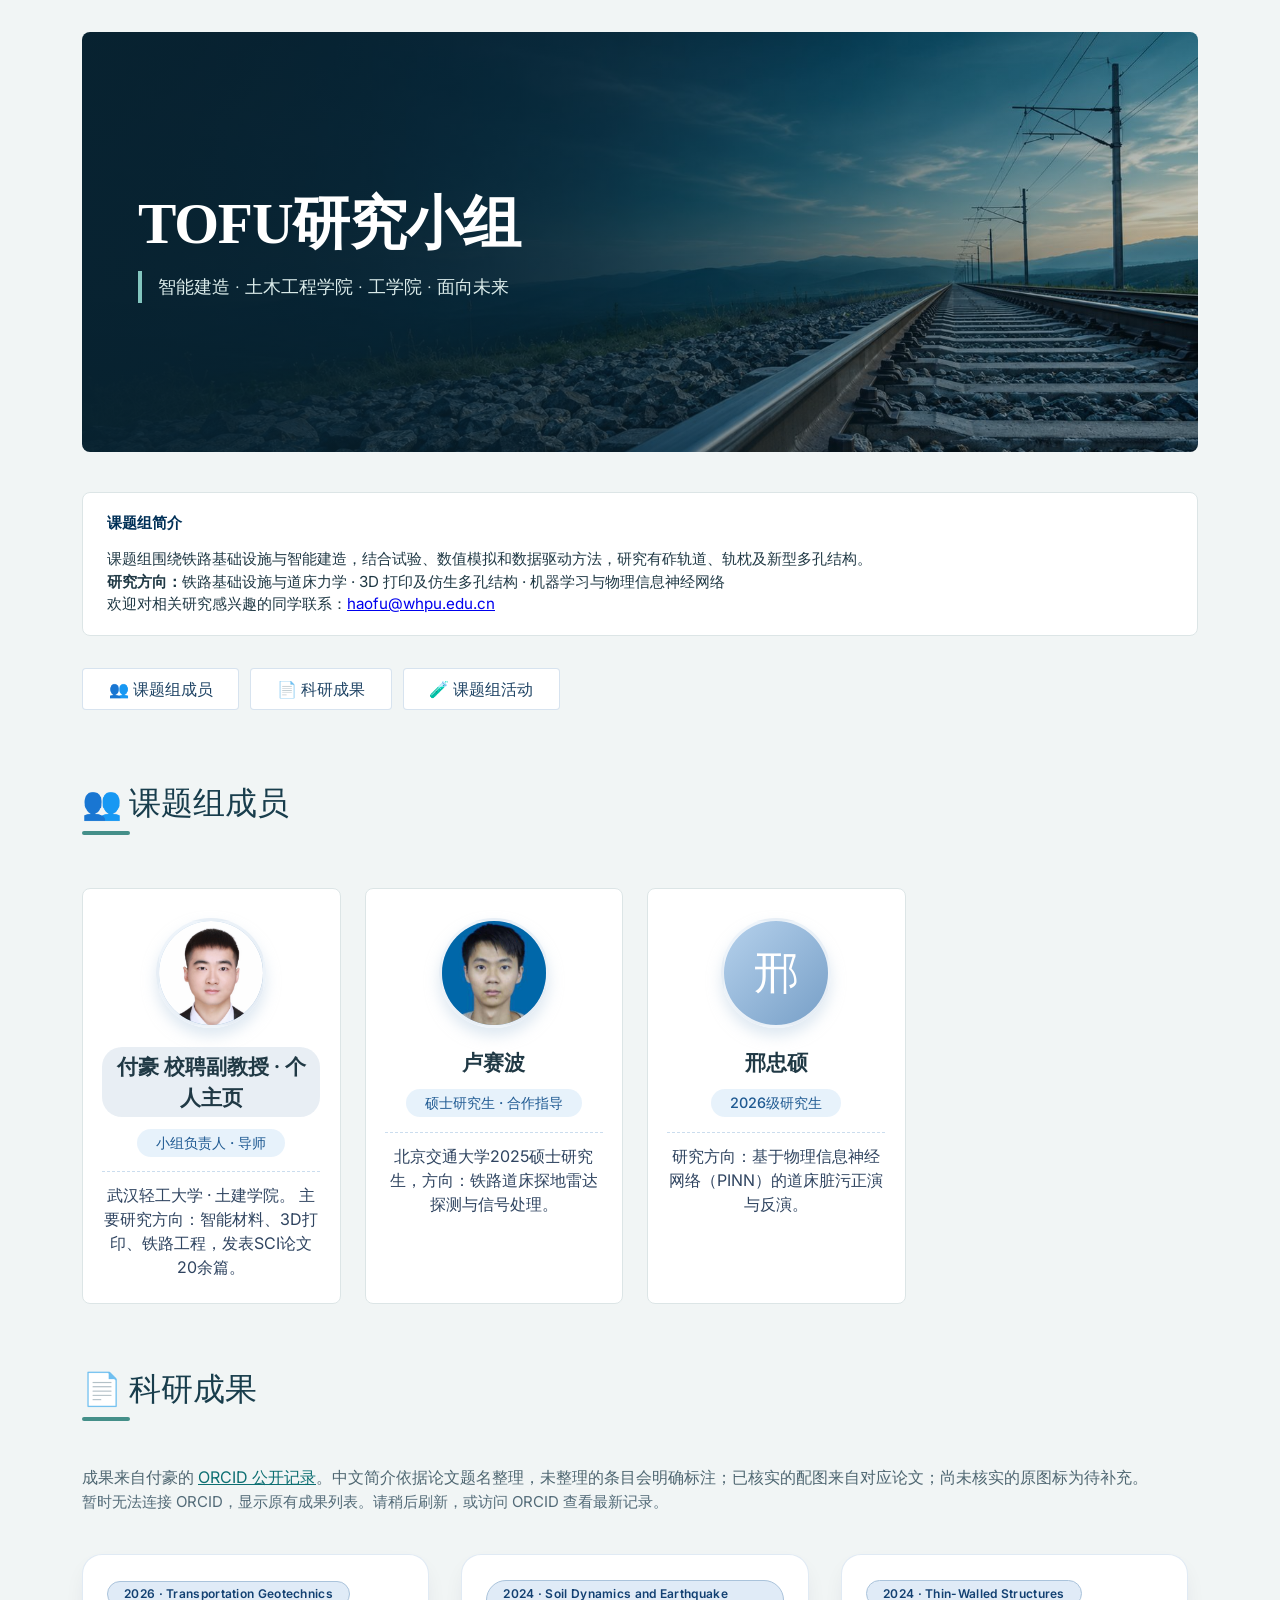
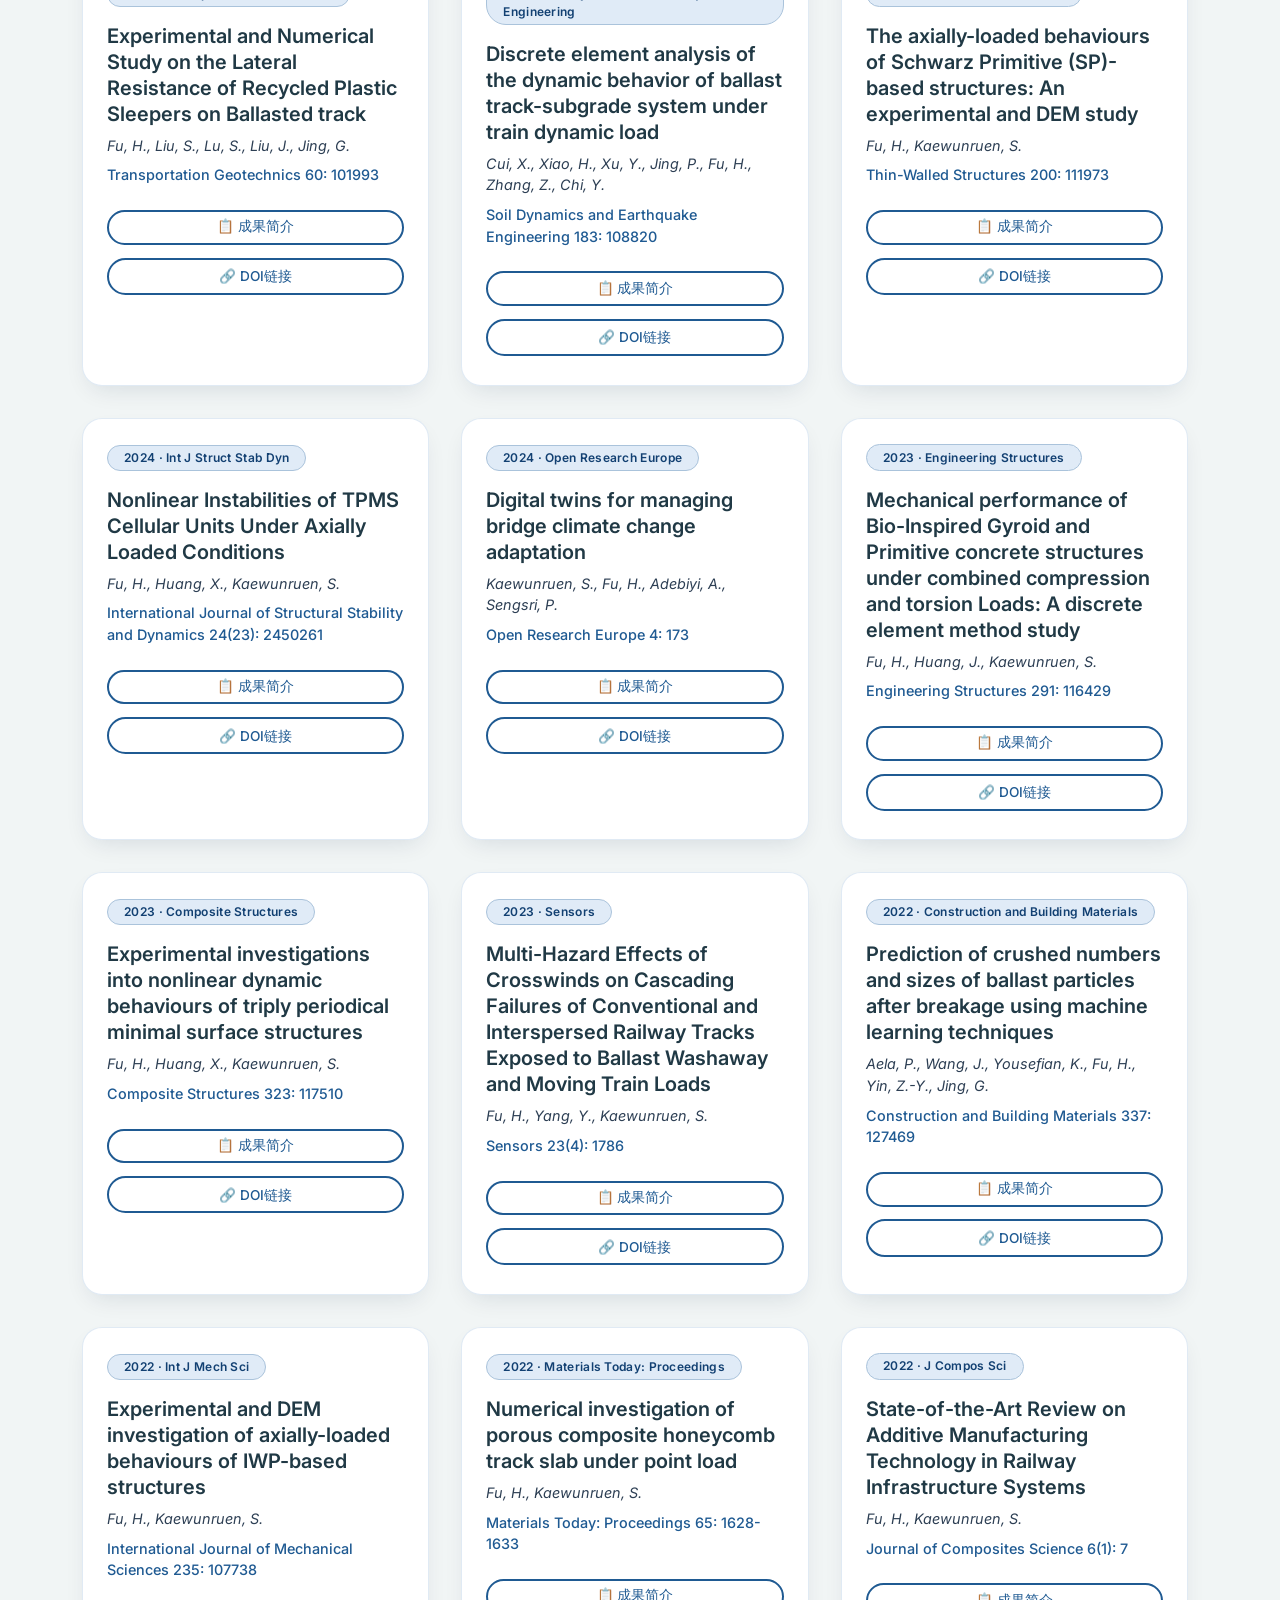
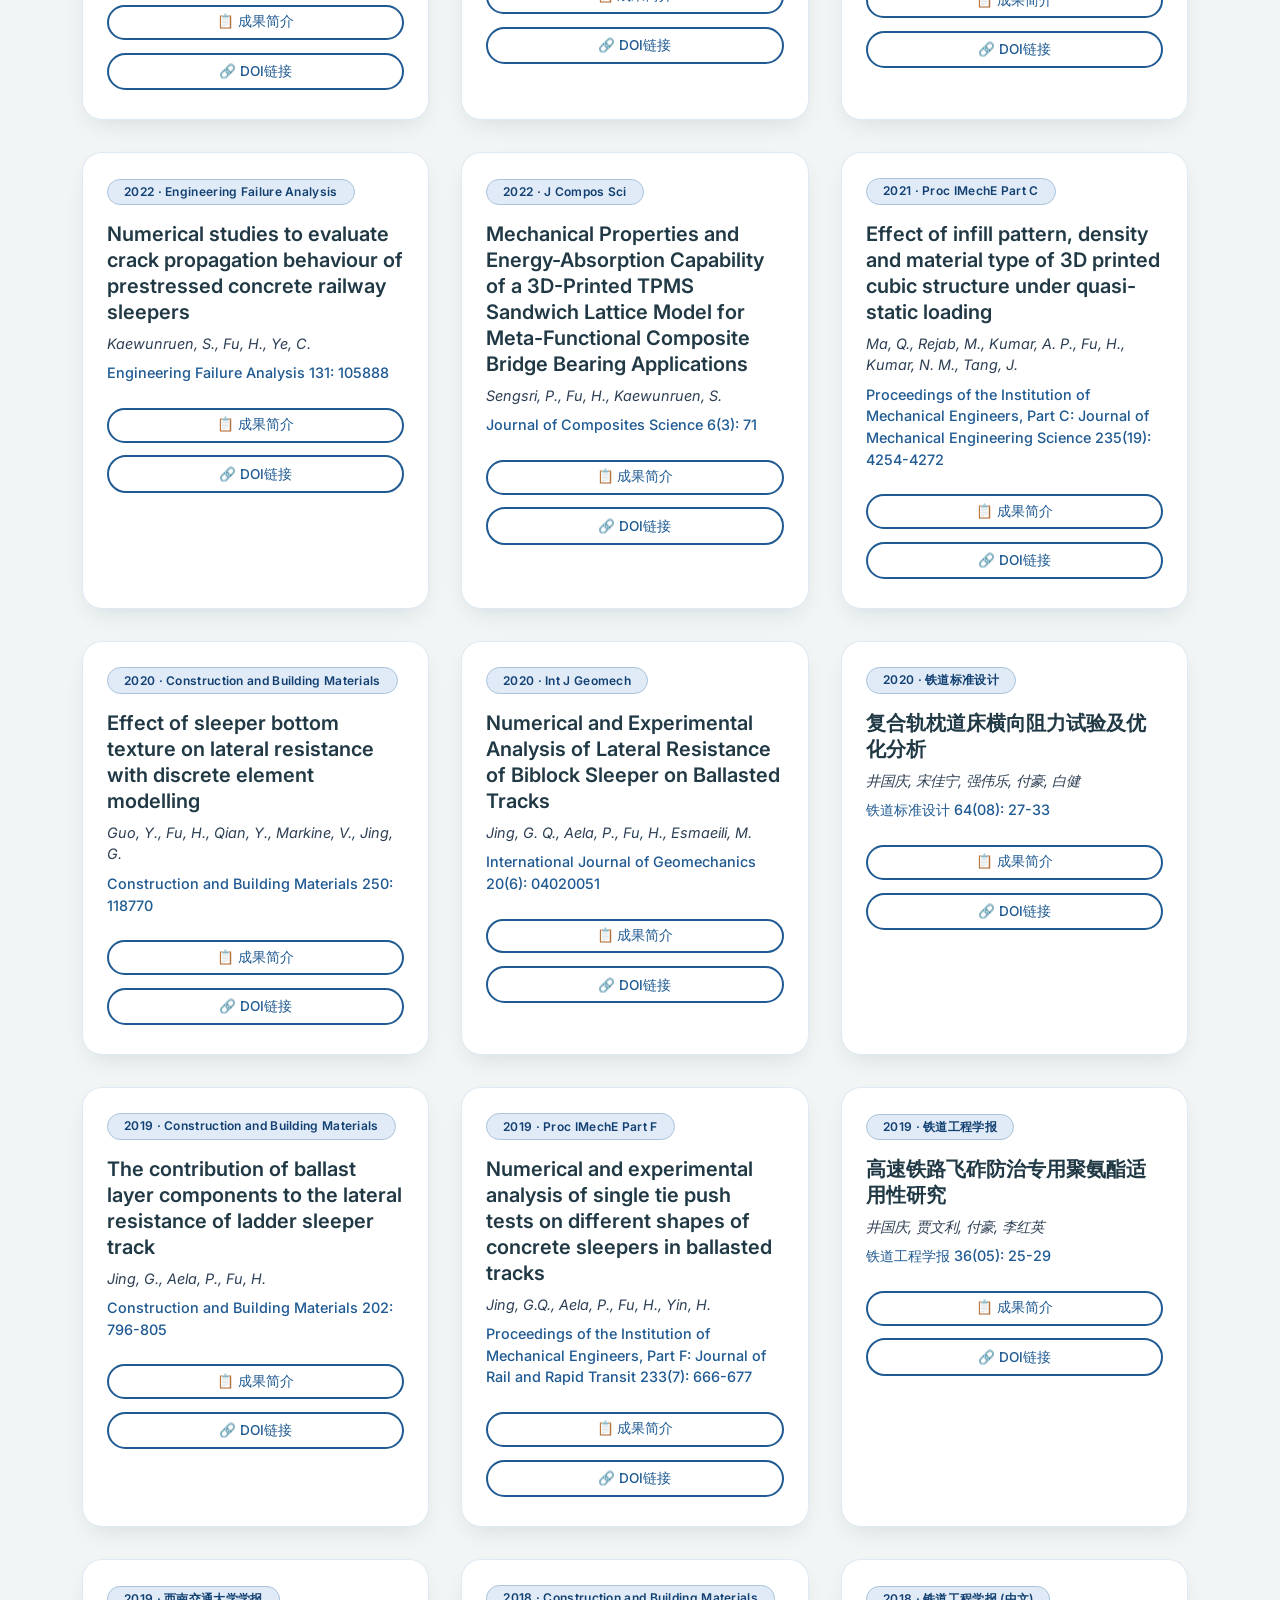
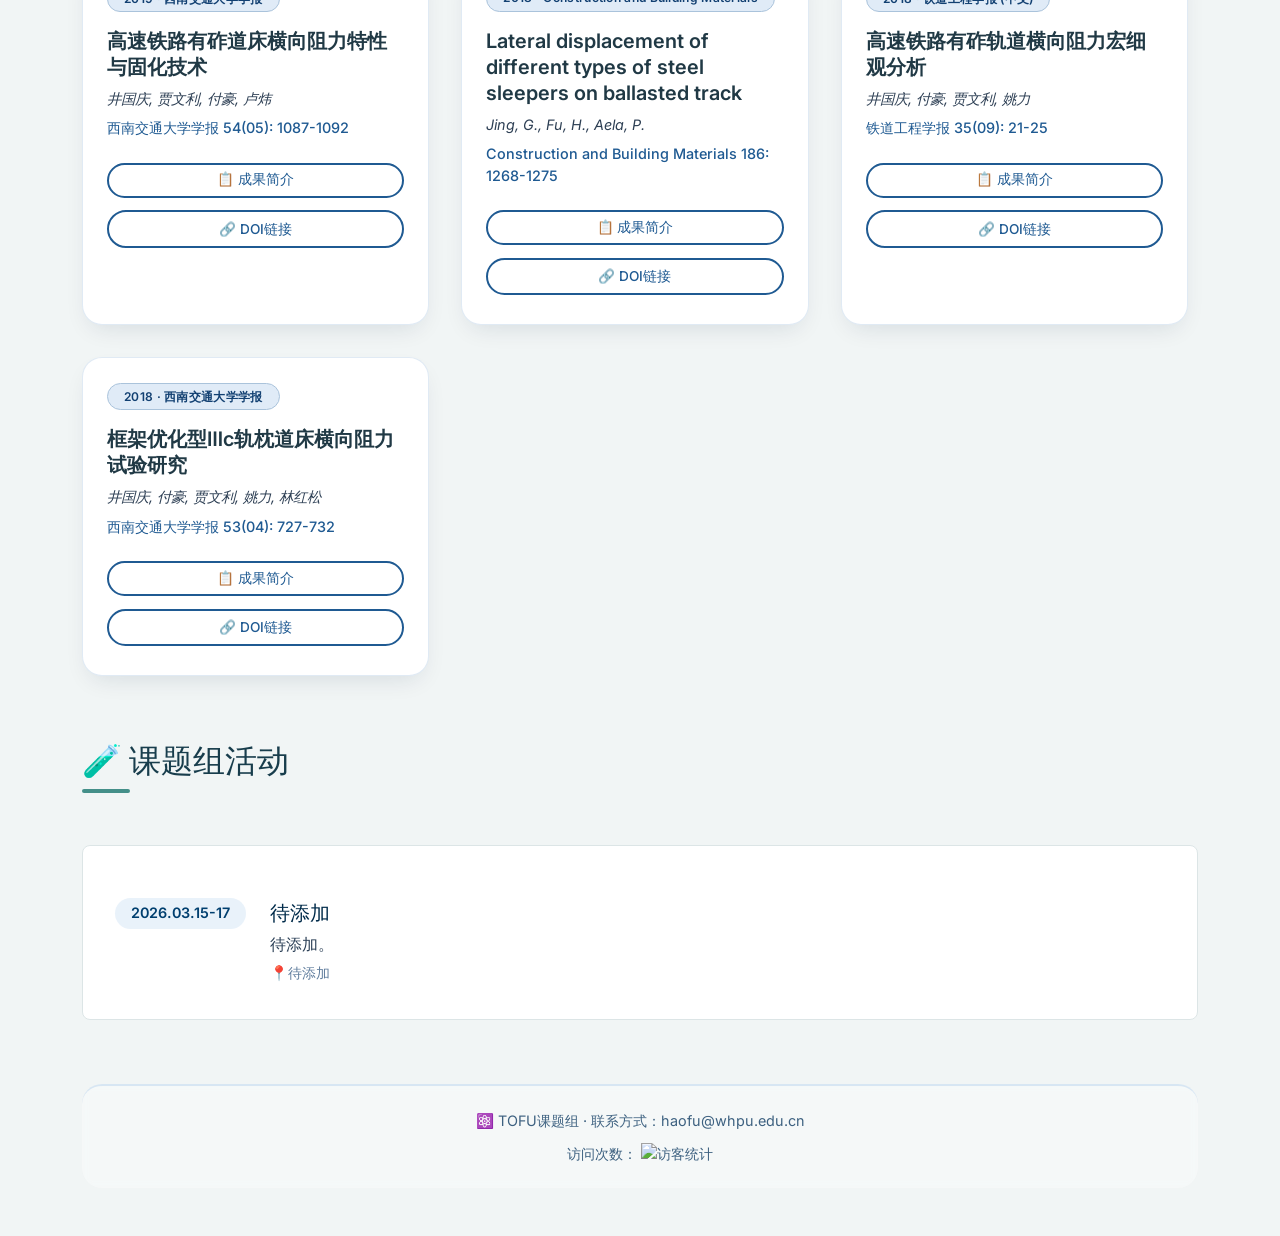
==== commit 923f0218: "Use attributed figures from published papers" ====
--- a/index.html
+++ b/index.html
@@ -727,7 +727,7 @@
     <section id="publications">
         <h2 class="section-title">📄 科研成果</h2>
         
-        <div data-orcid-works><p class="orcid-intro">成果来自付豪的 <a class="orcid-header-link" href="https://orcid.org/0000-0003-1262-8113" target="_blank" rel="noopener noreferrer">ORCID 公开记录</a>。中文简介依据论文题名整理，未整理的条目会明确标注；配图为主题示意。</p><p class="orcid-status" role="status">正在读取 ORCID 公开成果；如连接不可用，将显示原有列表。</p><div class="orcid-list"></div></div><div class="publication-grid-container" data-orcid-fallback>
+        <div data-orcid-works><p class="orcid-intro">成果来自付豪的 <a class="orcid-header-link" href="https://orcid.org/0000-0003-1262-8113" target="_blank" rel="noopener noreferrer">ORCID 公开记录</a>。中文简介依据论文题名整理，未整理的条目会明确标注；已核实的配图来自对应论文；尚未核实的原图标为待补充。</p><p class="orcid-status" role="status">正在读取 ORCID 公开成果；如连接不可用，将显示原有列表。</p><div class="orcid-list"></div></div><div class="publication-grid-container" data-orcid-fallback>
             <div class="publication-grid">
                 <!-- ===== 2026年论文 ===== -->
                 <!-- 1. Fu 2026 Transportation Geotechnics (最新) -->
--- a/orcid-works.css
+++ b/orcid-works.css
@@ -1 +1,3 @@
 [data-orcid-works]{margin:1.4rem 0 2.5rem}[data-orcid-fallback][hidden]{display:none!important}.orcid-status{font-size:.94rem;color:#536b78;margin-bottom:1.2rem}.orcid-list{display:grid;grid-template-columns:repeat(auto-fit,minmax(min(100%,290px),1fr));gap:1.25rem}.orcid-work{background:#fff;border:1px solid #dbe5e8;border-radius:8px;overflow:hidden;box-shadow:0 8px 24px #133a4b0a}.orcid-work-body{padding:1.2rem}.orcid-work h3{font:600 1.1rem/1.45 Georgia,serif;color:#183a4b;margin:.5rem 0}.orcid-meta{font-size:.85rem;color:#317875;font-weight:600}.orcid-summary{font-size:.95rem;color:#425b68;line-height:1.7;min-height:3.3em}.orcid-paper-link{display:inline-block;color:#0b6d71;font-size:.93rem;font-weight:600;margin-top:1rem;text-decoration:underline;text-underline-offset:4px}.work-art{position:relative;height:125px;background:#153e4b;display:flex;flex-direction:column;justify-content:flex-end;overflow:hidden;color:white;padding:1rem;gap:.1rem}.work-art-track{background:linear-gradient(90deg,#0d3042cc,#174e5a33),url('images/railway-hero.jpg') center 60%/cover}.work-art-porous{background-color:#174957;background-image:radial-gradient(ellipse at center,#72b4ad55 0 20%,transparent 22%),radial-gradient(ellipse at center,#9dcac866 0 20%,transparent 22%);background-size:52px 52px;background-position:0 0,26px 26px}.work-art span{font-size:.68rem;letter-spacing:.12em;font-weight:700}.work-art small{font-size:.75rem;color:#d6e8e6}.orcid-header-link{color:#0d6f72;text-decoration:underline}.orcid-intro{color:#4e6671;line-height:1.7}.orcid-list:empty{display:none}
+
+.paper-figure{margin:0;background:#f2f6f6}.paper-figure img{display:block;width:100%;height:180px;object-fit:contain;background:#fff}.paper-figure figcaption{padding:.65rem 1rem;font-size:.76rem;line-height:1.5;color:#526b76}.paper-figure a{color:#0b6d71}.figure-unavailable{margin:0;padding:1rem;color:#667c84;font-size:.85rem;border-bottom:1px solid #e0e8e9}
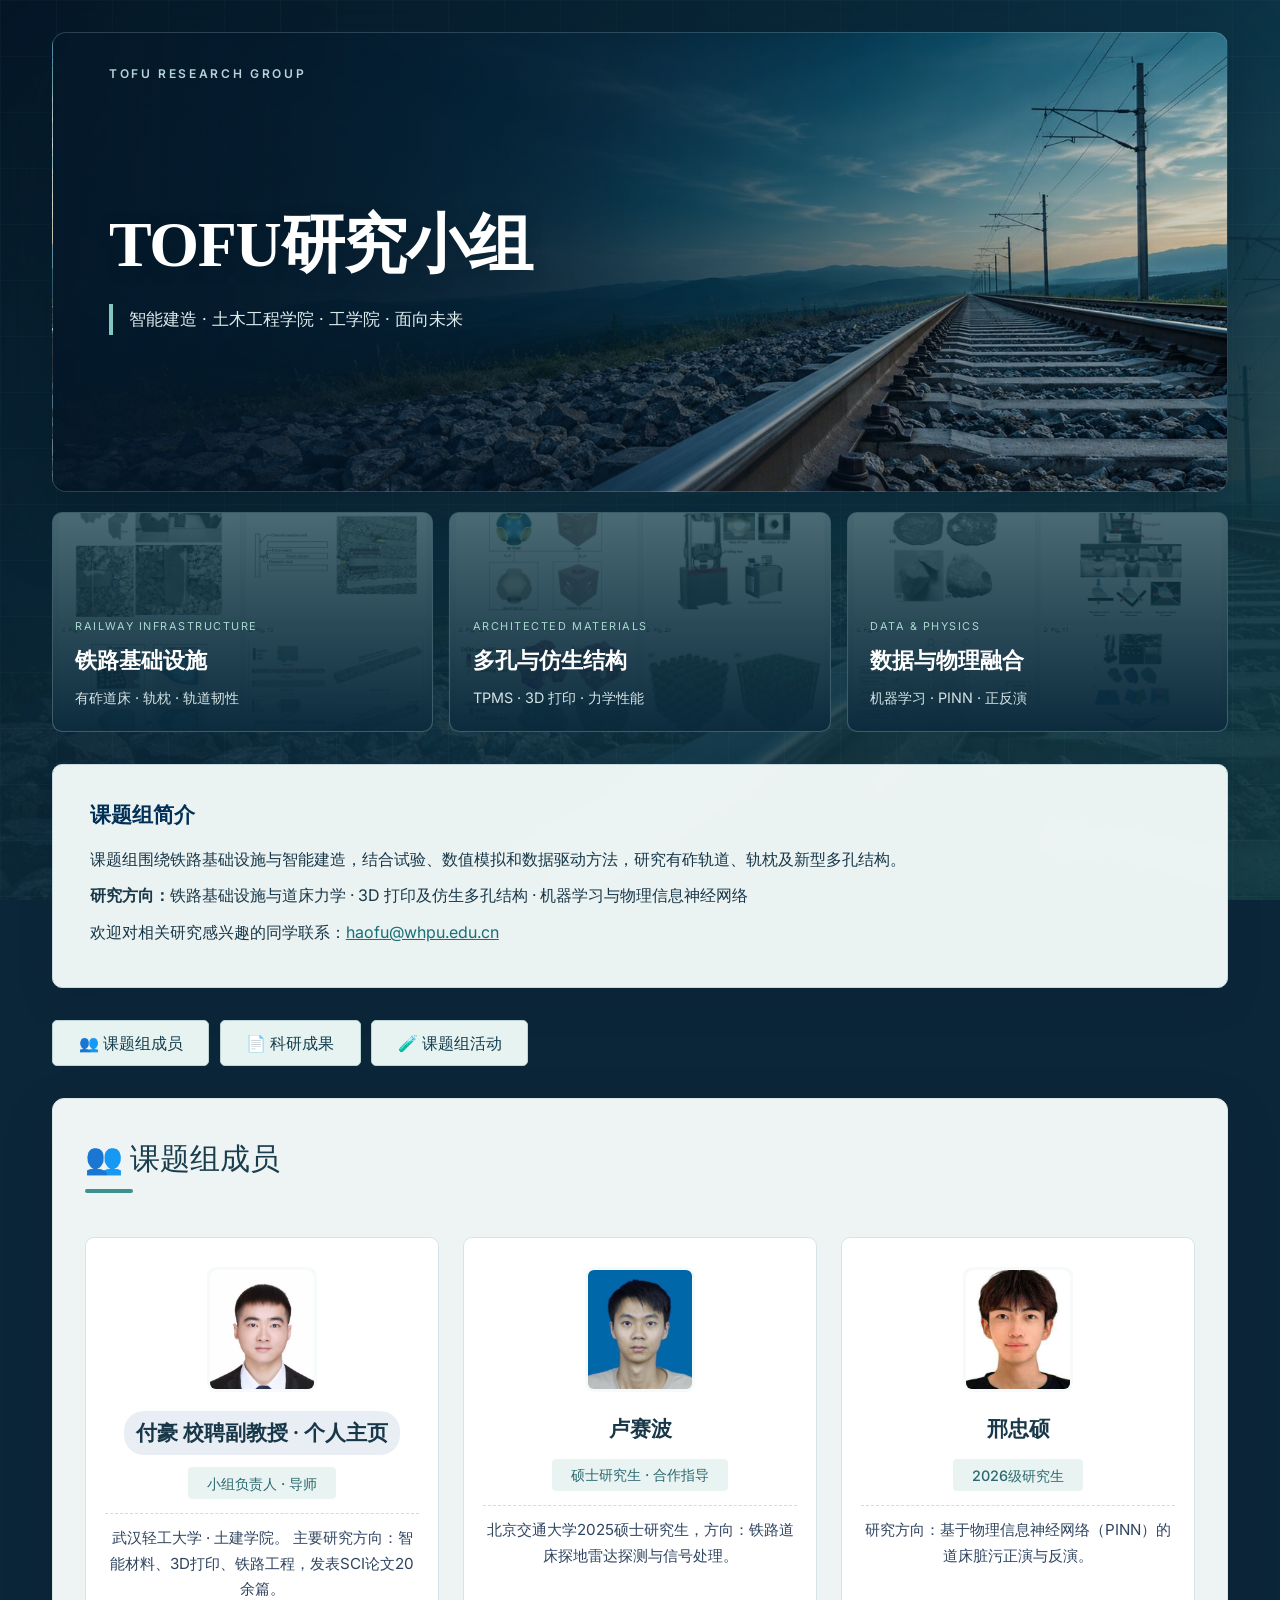
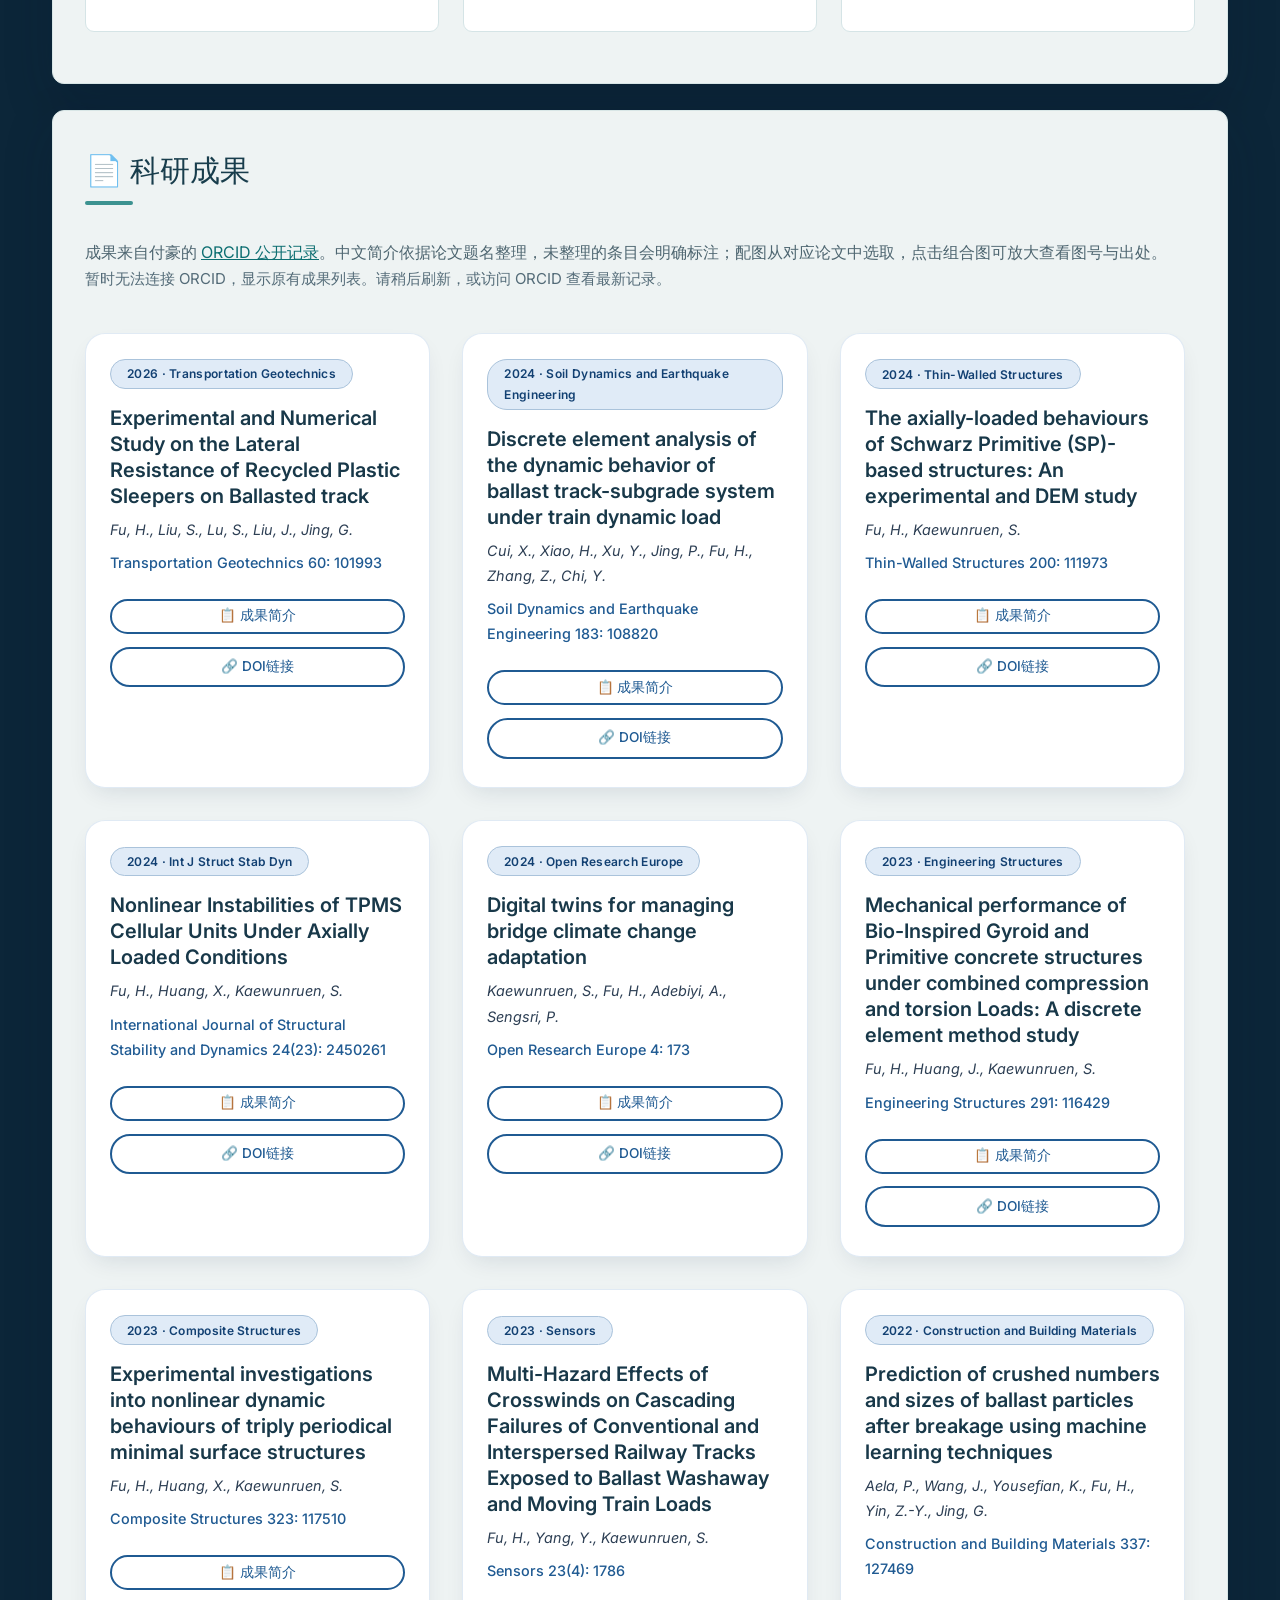
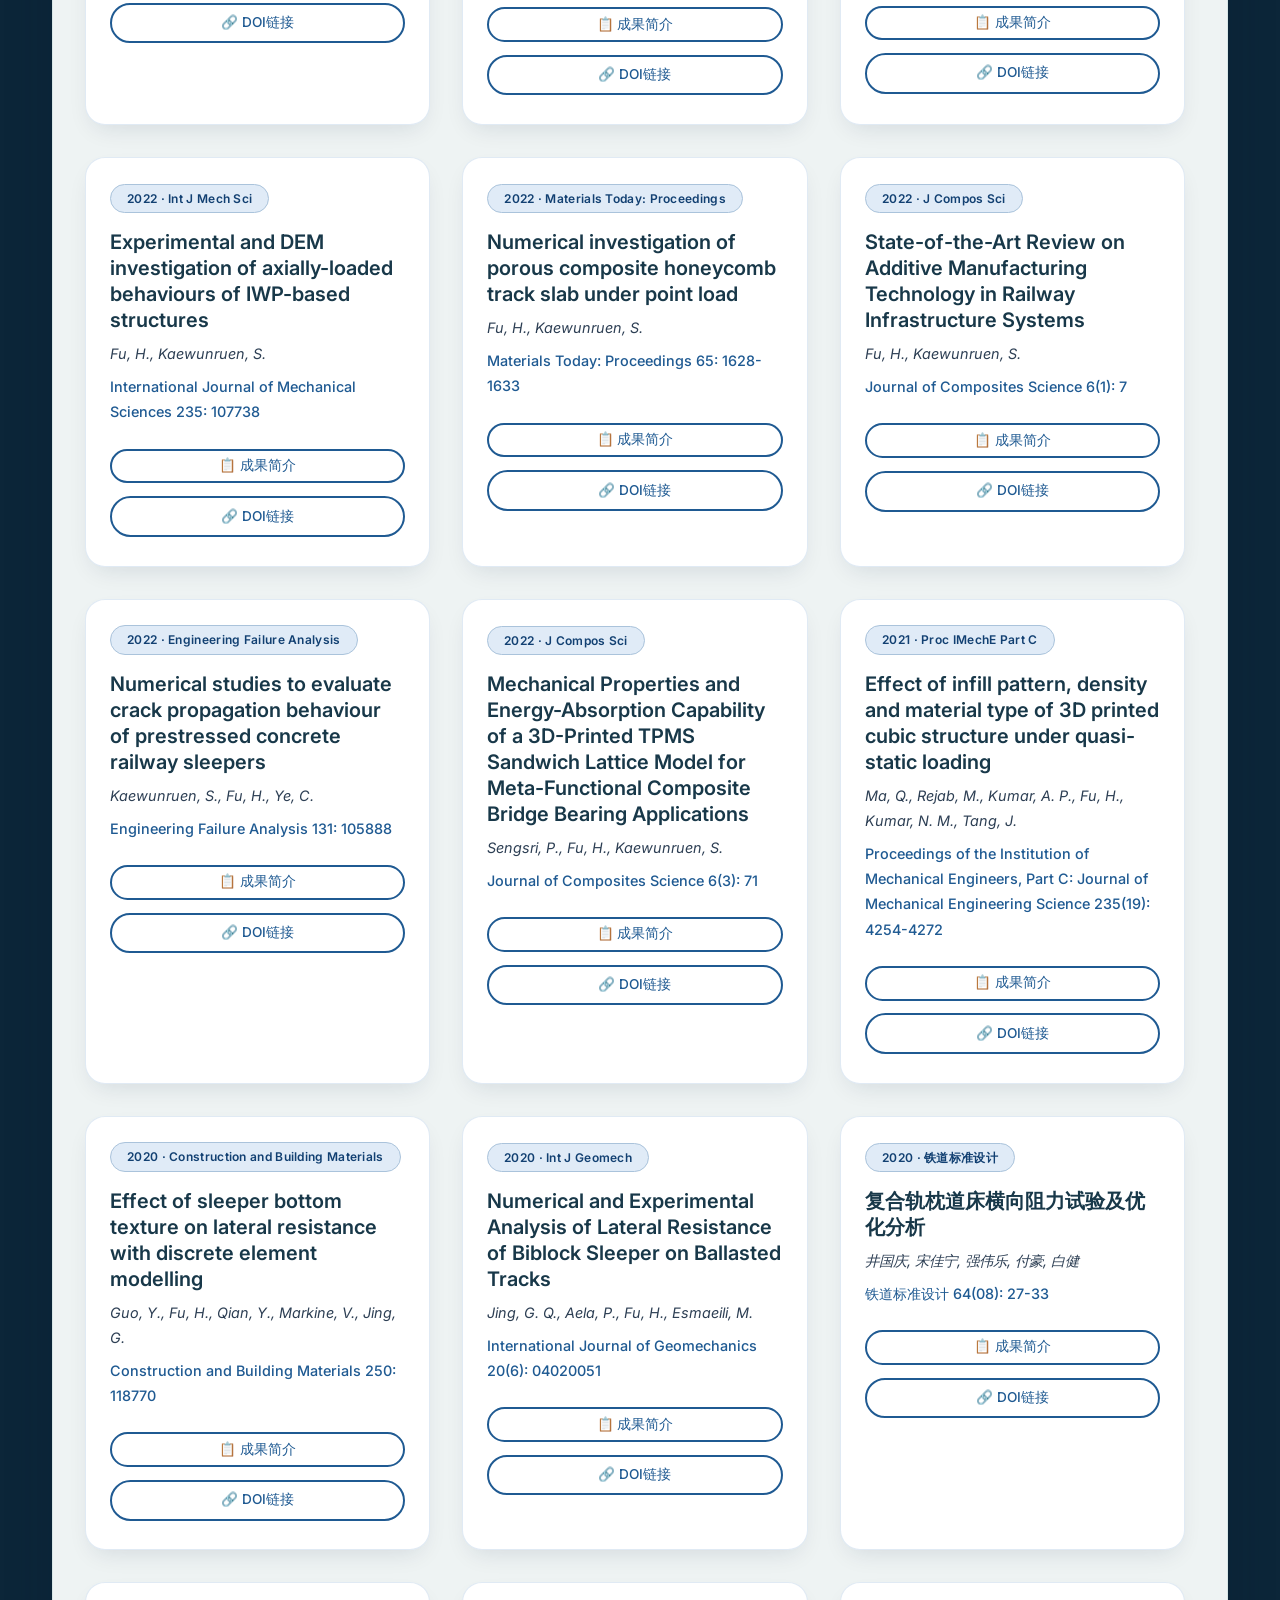
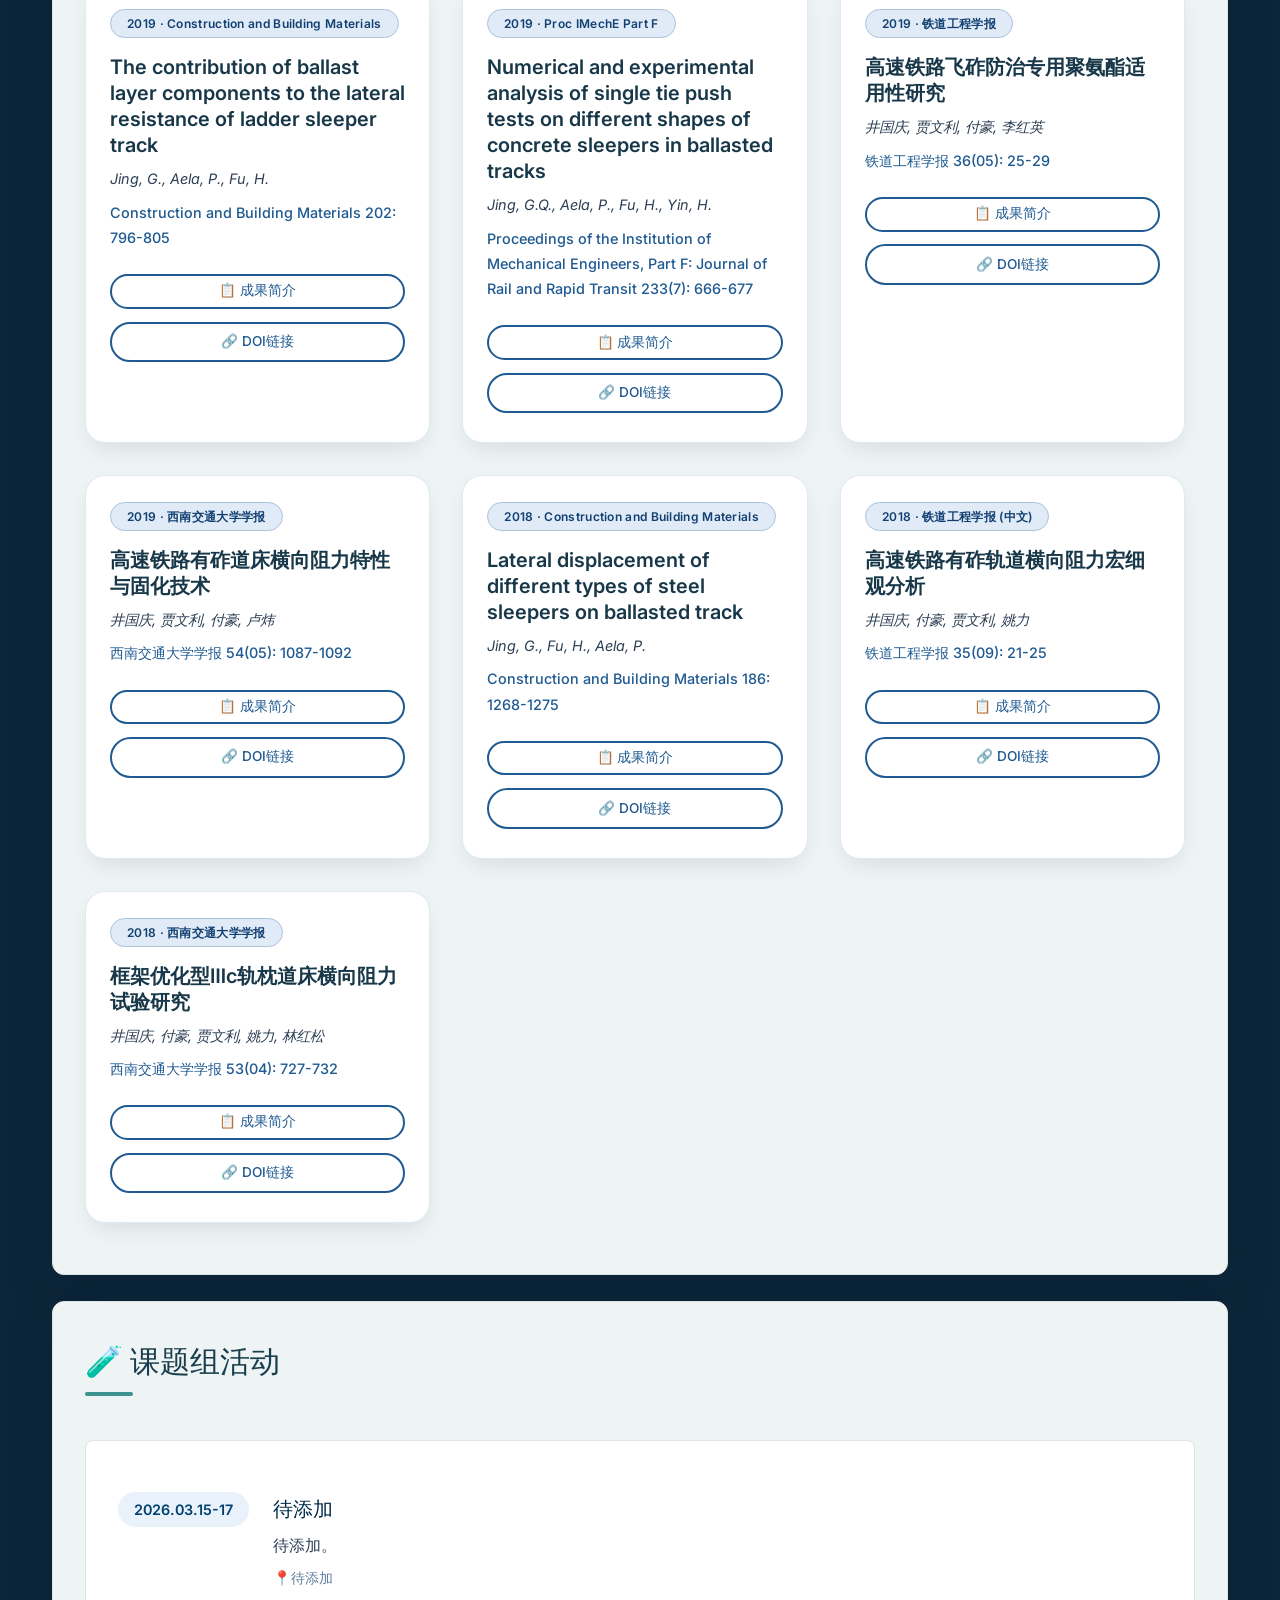
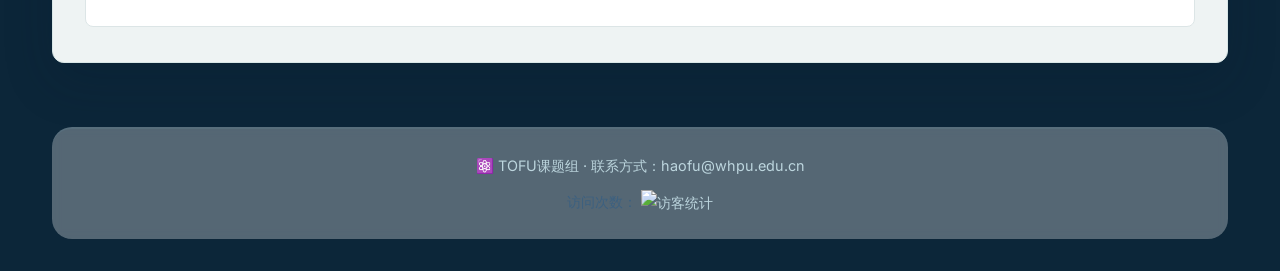
==== commit f95f03f3: "Add original paper montages, railway themes and student photo" ====
--- a/index.html
+++ b/index.html
@@ -652,7 +652,7 @@
 <style>
 body{background:#f1f5f5;color:#203945;background-image:none}body::before,.floating-circles,#particle-canvas{display:none}.container{max-width:1180px}.lab-header{min-height:420px;display:flex;flex-direction:column;justify-content:center;padding:3.5rem;background:linear-gradient(90deg,rgba(8,35,49,.94),rgba(8,35,49,.25)),url('images/railway-hero.jpg') center/cover;border:0;border-radius:8px;box-shadow:none}.lab-name{color:#fff;background:none;-webkit-text-fill-color:initial;font-family:Georgia,"Microsoft YaHei",serif;font-size:clamp(2rem,5vw,3.6rem)}.lab-affiliation{color:#dbeceb;border-color:#83c6bf;max-width:650px;line-height:1.8}.image-guide{background:#fff;box-shadow:none;border:1px solid #dce5e6;border-radius:8px}.image-guide code{font-family:inherit;color:#17696b}.image-guide ul{list-style:none}.section-nav{gap:.7rem}.nav-item{border-radius:4px;background:white;box-shadow:none}.section-title{color:#183d4c}.section-title:after{width:48px;background:#448f89}.member-grid-container,.publication-grid-container{max-height:none;overflow:visible}.member-card,.activity-list{background:white;border:1px solid #dce5e6;border-radius:8px;box-shadow:none}.member-card:hover,.publication-card:hover{transform:none;box-shadow:0 8px 24px #133a4b12}.member-desc{font-size:1rem}.member-role{font-size:.9rem}.publication-card{background:white}.orcid-work{backdrop-filter:none}.orcid-work h3{font-size:1.1rem}.orcid-work .orcid-summary{font-size:.95rem}@media(max-width:700px){.container{padding:1rem}.lab-header{min-height:340px;padding:2rem}.section-nav{gap:.5rem}.nav-item{padding:.5rem .8rem}.image-guide{padding:1.3rem}}
 </style></head>
-<body>
+<body class="lab-page">
 <canvas id="particle-canvas" style="position: fixed; top: 0; left: 0; width: 100%; height: 100%; pointer-events: none; z-index: 0;"></canvas>
 
 <!-- 浮动背景圆层 - 已放大尺寸 -->
@@ -672,6 +672,11 @@
 		
     </header>
 
+<div class="research-ribbon" aria-label="课题组研究方向">
+  <a href="#publications" class="research-tile"><img src="images/papers/p22-montage.jpg" alt="轨枕试验与离散元模拟原图组合"><div><span>RAILWAY INFRASTRUCTURE</span><h2>铁路基础设施</h2><p>有砟道床 · 轨枕 · 轨道韧性</p></div></a>
+  <a href="#publications" class="research-tile"><img src="images/papers/p21-montage.jpg" alt="多孔结构试验与计算原图组合"><div><span>ARCHITECTED MATERIALS</span><h2>多孔与仿生结构</h2><p>TPMS · 3D 打印 · 力学性能</p></div></a>
+  <a href="#publications" class="research-tile"><img src="images/papers/p12-montage.jpg" alt="道砟颗粒破碎与机器学习原图组合"><div><span>DATA & PHYSICS</span><h2>数据与物理融合</h2><p>机器学习 · PINN · 正反演</p></div></a>
+</div>
     <div class="image-guide">
         <h4>课题组简介</h4>
         <p>课题组围绕铁路基础设施与智能建造，结合试验、数值模拟和数据驱动方法，研究有砟轨道、轨枕及新型多孔结构。</p>
@@ -714,7 +719,7 @@
                     <div class="member-desc">北京交通大学2025硕士研究生，方向：铁路道床探地雷达探测与信号处理。</div>
                 </div>
                 <div class="member-card">
-                    <div class="member-avatar" aria-hidden="true">邢</div>
+                    <div class="member-avatar"><img src="images/xingzhongshuo.png" alt="邢忠硕"></div>
                     <div class="member-name">邢忠硕</div>
                     <div class="member-role">2026级研究生</div>
                     <div class="member-desc">研究方向：基于物理信息神经网络（PINN）的道床脏污正演与反演。</div>
@@ -727,7 +732,7 @@
     <section id="publications">
         <h2 class="section-title">📄 科研成果</h2>
         
-        <div data-orcid-works><p class="orcid-intro">成果来自付豪的 <a class="orcid-header-link" href="https://orcid.org/0000-0003-1262-8113" target="_blank" rel="noopener noreferrer">ORCID 公开记录</a>。中文简介依据论文题名整理，未整理的条目会明确标注；已核实的配图来自对应论文；尚未核实的原图标为待补充。</p><p class="orcid-status" role="status">正在读取 ORCID 公开成果；如连接不可用，将显示原有列表。</p><div class="orcid-list"></div></div><div class="publication-grid-container" data-orcid-fallback>
+        <div data-orcid-works><p class="orcid-intro">成果来自付豪的 <a class="orcid-header-link" href="https://orcid.org/0000-0003-1262-8113" target="_blank" rel="noopener noreferrer">ORCID 公开记录</a>。中文简介依据论文题名整理，未整理的条目会明确标注；配图从对应论文中选取，点击组合图可放大查看图号与出处。</p><p class="orcid-status" role="status">正在读取 ORCID 公开成果；如连接不可用，将显示原有列表。</p><div class="orcid-list"></div></div><div class="publication-grid-container" data-orcid-fallback>
             <div class="publication-grid">
                 <!-- ===== 2026年论文 ===== -->
                 <!-- 1. Fu 2026 Transportation Geotechnics (最新) -->
@@ -1522,5 +1527,6 @@
 </script>
 
 <script src="orcid-works.js" defer></script>
+<link rel="stylesheet" href="site-theme.css">
 </body>
 </html>
--- a/site-theme.css
+++ b/site-theme.css
@@ -0,0 +1,5 @@
+:root{--ink:#183849;--teal:#267d80;--gold:#bba465;--paper:#f6faf9;--line:#dce6e8}html{scroll-behavior:smooth;scroll-padding-top:90px}body{background:#0c2639 url('images/railway-hero.jpg') center/cover fixed!important;color:var(--ink);line-height:1.75}body::before{display:block!important;content:'';position:fixed;inset:0;width:100%;height:100%;z-index:-1;background:linear-gradient(140deg,rgba(5,23,39,.94),rgba(14,49,65,.86) 58%,rgba(17,57,66,.92));pointer-events:none}body::after{content:'';position:fixed;inset:0;z-index:-1;pointer-events:none;background-image:linear-gradient(#a6d9d408 1px,transparent 1px),linear-gradient(90deg,#a6d9d408 1px,transparent 1px);background-size:56px 56px}.floating-circles,#particle-canvas,#waveCanvas{display:none!important}.container{max-width:1240px;padding:2rem;margin:auto}.lab-header{min-height:460px;position:relative;background:linear-gradient(90deg,rgba(4,24,41,.9),rgba(5,31,48,.18)),url('images/railway-hero.jpg') center 58%/cover;border:1px solid #bed8df35;border-radius:14px;box-shadow:0 28px 70px #04172577;padding:4rem 3.5rem;overflow:hidden;margin-bottom:1.25rem}.lab-header::after{content:'TOFU RESEARCH GROUP';font:600 .75rem/1.5 Inter,sans-serif;letter-spacing:.22em;color:#b4d4da;position:absolute;top:2rem;left:3.5rem}.lab-name{font-family:Georgia,'Microsoft YaHei',serif;font-size:clamp(2.4rem,5vw,4.2rem);max-width:700px;text-shadow:0 4px 16px #031a2b55}.lab-affiliation{font-size:1.05rem;max-width:600px;color:#deebed;font-weight:400;line-height:1.8}.research-ribbon{display:grid;grid-template-columns:repeat(3,minmax(0,1fr));gap:1rem;margin:0 0 2rem}.research-tile{position:relative;display:block;min-height:220px;overflow:hidden;background:#123748;border:1px solid #c6e0e03b;border-radius:10px;color:white;text-decoration:none}.research-tile img{position:absolute;inset:0;width:100%;height:100%;object-fit:cover;opacity:.4;filter:saturate(.65);transition:transform .3s}.research-tile::after{content:'';position:absolute;inset:0;background:linear-gradient(0deg,#08283af5,#123e4866)}.research-tile>div{position:absolute;z-index:1;bottom:1.3rem;left:1.4rem;right:1rem}.research-tile span{font-size:.68rem;letter-spacing:.14em;color:#a7d9d0}.research-tile h2{font-size:1.35rem;margin:.3rem 0}.research-tile p{font-size:.9rem;color:#d4e4e6}.research-tile:hover img{transform:scale(1.04)}.image-guide{background:rgba(245,251,250,.96);border:1px solid #c6dadf;border-radius:10px;padding:2rem 2.3rem;box-shadow:0 15px 35px #031a2b22;font-size:1rem}.image-guide h4{font-size:1.3rem;margin-bottom:.7rem}.image-guide p{margin:.55rem 0}.image-guide a{color:#176f77}.section-nav{margin:2rem 0;gap:.65rem}.nav-item{background:#e7f3f1;color:#143e4f;border:1px solid #bbd5d4;border-radius:5px;box-shadow:none}.lab-page section{background:rgba(246,250,249,.97);padding:1.8rem 2rem 2.2rem;border:1px solid #d8e6e6;border-radius:12px;margin:1.6rem 0;box-shadow:0 18px 50px #041a2e33}.lab-page section>.section-title{margin:.25rem 0 1.25rem;font-size:1.9rem}.section-title:after{background:#3c9290;width:48px}.member-grid-container{padding-right:0}.member-grid{grid-template-columns:repeat(3,minmax(0,1fr))}.member-card{background:white;border-color:#d5e4e6;border-radius:9px;padding:1.8rem 1.2rem}.member-avatar{border-radius:9px;box-shadow:none;width:110px;height:125px;background:#d6e8e7;color:#2d686f}.member-desc{font-size:.95rem;line-height:1.7}.member-role{border-radius:4px;background:#e9f4f2;color:#2b6970}.orcid-list{grid-template-columns:repeat(2,minmax(0,1fr));gap:1.4rem}.orcid-work{border:1px solid #d4e3e5;box-shadow:0 6px 22px #17465809;border-radius:9px;background:#fff;display:flex;flex-direction:column;overflow:hidden}.orcid-work-body{padding:1.3rem 1.4rem 1.5rem;flex:1;display:flex;flex-direction:column}.orcid-work h3{font:600 1.13rem/1.5 Georgia,serif;color:#153c50;margin:.45rem 0 .6rem}.orcid-meta{font-size:.83rem;line-height:1.6;color:#317c7b}.orcid-summary{font-size:.95rem;line-height:1.8;min-height:0;margin-bottom:.5rem}.orcid-paper-link{margin-top:auto;padding-top:.7rem;align-self:flex-start}.paper-figure{background:#f0f5f6;border-bottom:1px solid #dde7e9}.montage-button{position:relative;display:block;border:0;padding:0;width:100%;background:#edf3f4;cursor:zoom-in}.paper-figure .montage-button img{display:block;width:100%;height:auto;aspect-ratio:4/3;object-fit:contain;transition:filter .2s}.montage-zoom{position:absolute;bottom:.7rem;right:.7rem;border-radius:4px;background:#103449e6;color:#fff;font:500 .78rem/1.5 Inter,'Microsoft YaHei',sans-serif;padding:.3rem .55rem;opacity:.94}.montage-button:hover img{filter:brightness(.97)}.paper-figure figcaption{display:flex;align-items:center;justify-content:space-between;gap:.5rem;flex-wrap:wrap;padding:.6rem .9rem;font-size:.78rem;color:#52707d}.figure-index{font:500 .75rem Inter,sans-serif;letter-spacing:.01em}.author-version{font-size:.72rem;border:1px solid #c6d9dc;padding:0 .3rem}.figure-unavailable{display:block;min-height:80px;padding:1.2rem;color:#617d88;font-size:.9rem}.figure-viewer{padding:1.6rem;border:1px solid #b9d0d7;border-radius:10px;max-width:min(1180px,94vw);width:94vw;max-height:94vh;margin:auto;color:#1b3e50;background:#f8fbfb;box-shadow:0 30px 100px #061e3b66}.figure-viewer::backdrop{background:#031726dc;backdrop-filter:blur(5px)}.figure-viewer h2{max-width:90%;font:600 1.15rem/1.5 Georgia,serif;margin:.3rem 0 1rem}.figure-viewer>img{display:block;width:100%;height:auto;max-height:70vh;object-fit:contain}.figure-viewer>p{font-size:.85rem;line-height:1.7;margin:.7rem 0}.figure-viewer>a{color:#166b74;font-size:.9rem}.viewer-close{position:absolute;right:1rem;top:1rem;min-height:36px;padding:.35rem .75rem;border:1px solid #b6cdd4;border-radius:4px;background:white;color:#254f61;cursor:pointer}.montage-button:focus-visible,.research-tile:focus-visible{outline:3px solid #d6ba70;outline-offset:3px}.lab-page .footer{color:#bdd6de;border-color:#61819150}.site-header{background:#0a273be8;border-color:#72909b44}.site-header .brand{color:#f0f8f8}.site-header .brand span,.site-header .nav-inner nav a,.site-header .lab-link{color:#bdd6dd}.site-header .lab-link{border-color:#6f949d}.profile-header{min-height:400px;padding:3rem;border-radius:12px;box-shadow:0 24px 60px #02182755;background:linear-gradient(90deg,#08283ded,#0b3246af 65%,#0d40514a),url('images/railway-hero.jpg') center/cover;border:1px solid #9cc3ce40}.profile-info h2{font-size:3.3rem}.profile-avatar{border:4px solid #d9eeecdd;box-shadow:0 15px 45px #03182c77}.profile-research-strip{display:grid;grid-template-columns:1.3fr 1fr 1fr;gap:1rem;padding:1.4rem;margin:-1rem 0 2rem;background:#11384c;border:1px solid #7fa8b344;border-radius:10px;color:white;align-items:center;overflow:hidden}.profile-research-strip>div{padding:.5rem .8rem}.profile-research-strip span{font-size:.65rem;letter-spacing:.15em;color:#9ed0ce}.profile-research-strip h2{font-size:1.3rem;margin:.6rem 0}.profile-research-strip p{font-size:.9rem;color:#c3d9de;line-height:1.7}.profile-research-strip a{display:inline-block;color:#e5f4ef;font-size:.9rem;margin-top:.7rem;text-underline-offset:4px}.profile-research-strip img{width:100%;aspect-ratio:4/3;object-fit:contain;border-radius:5px;background:#f4f8f8}.profile-page .section-title{color:#e9f3f4}.profile-page .section-title small{color:#9cbbc5}.profile-page .orcid-intro,.profile-page .orcid-status{color:#b8d1d9}.profile-page .orcid-header-link{color:#b9e1d8}.profile-page .footer{color:#b8ced6}.profile-page .contact-card,.profile-page .exp-grid{background:#f8fcfb;border-color:#d2e3e7}.profile-page .honor-box{background:#e8f3f2}.profile-page .orcid-work .orcid-meta{color:#317c7b}.profile-page .orcid-work .orcid-summary{color:#425b68}.profile-page .profile-info .subtitle{color:#dcebea}.profile-page .eyebrow{color:#9bd1cb}body:has(.figure-viewer[open]){overflow:hidden}
+@media(max-width:850px){.research-ribbon{gap:.7rem}.research-tile{min-height:200px}.research-tile>div{left:1rem}.research-tile h2{font-size:1.1rem}.member-grid{grid-template-columns:repeat(auto-fit,minmax(220px,1fr))}.profile-research-strip{grid-template-columns:1fr 1fr}.profile-research-strip>div{grid-column:1/-1}.profile-research-strip h2{margin:.2rem 0}.profile-research-strip>div p{display:inline}.profile-research-strip>div a{margin-left:1rem}}
+@media(max-width:640px){.container{padding:1rem}.lab-header{min-height:370px;padding:4rem 1.7rem 2rem;background-position:65% center}.lab-header::after{top:1.5rem;left:1.7rem;font-size:.65rem}.lab-name{font-size:2.6rem}.lab-affiliation{font-size:.95rem}.research-ribbon{grid-template-columns:1fr}.research-tile{min-height:155px}.research-tile img{object-position:center 40%}.research-tile>div{bottom:1rem;left:1.2rem}.research-tile h2{font-size:1.25rem}.research-tile p{font-size:.85rem}.image-guide{padding:1.5rem}.lab-page section{padding:1.3rem 1rem;margin:1.2rem 0}.lab-page section>.section-title{font-size:1.6rem}.orcid-list{grid-template-columns:1fr}.orcid-work h3{font-size:1.1rem}.orcid-work-body{padding:1.1rem 1.2rem}.profile-header{padding:2rem;gap:1.3rem}.profile-info h2{font-size:2.6rem}.profile-research-strip{padding:.8rem;gap:.6rem}.profile-research-strip>div{padding:.6rem}.profile-research-strip>div p{display:block}.profile-research-strip>div a{margin-left:0}.figure-viewer{padding:1rem}.figure-viewer h2{font-size:.95rem;max-width:84%}.viewer-close{font-size:.85rem;right:.65rem;top:.65rem}.figure-viewer>img{max-height:65vh}.paper-figure figcaption{font-size:.75rem}}
+@media(prefers-reduced-motion:reduce){html{scroll-behavior:auto}.research-tile img{transition:none}}
+.profile-page .container>h3{color:#dfedef!important}
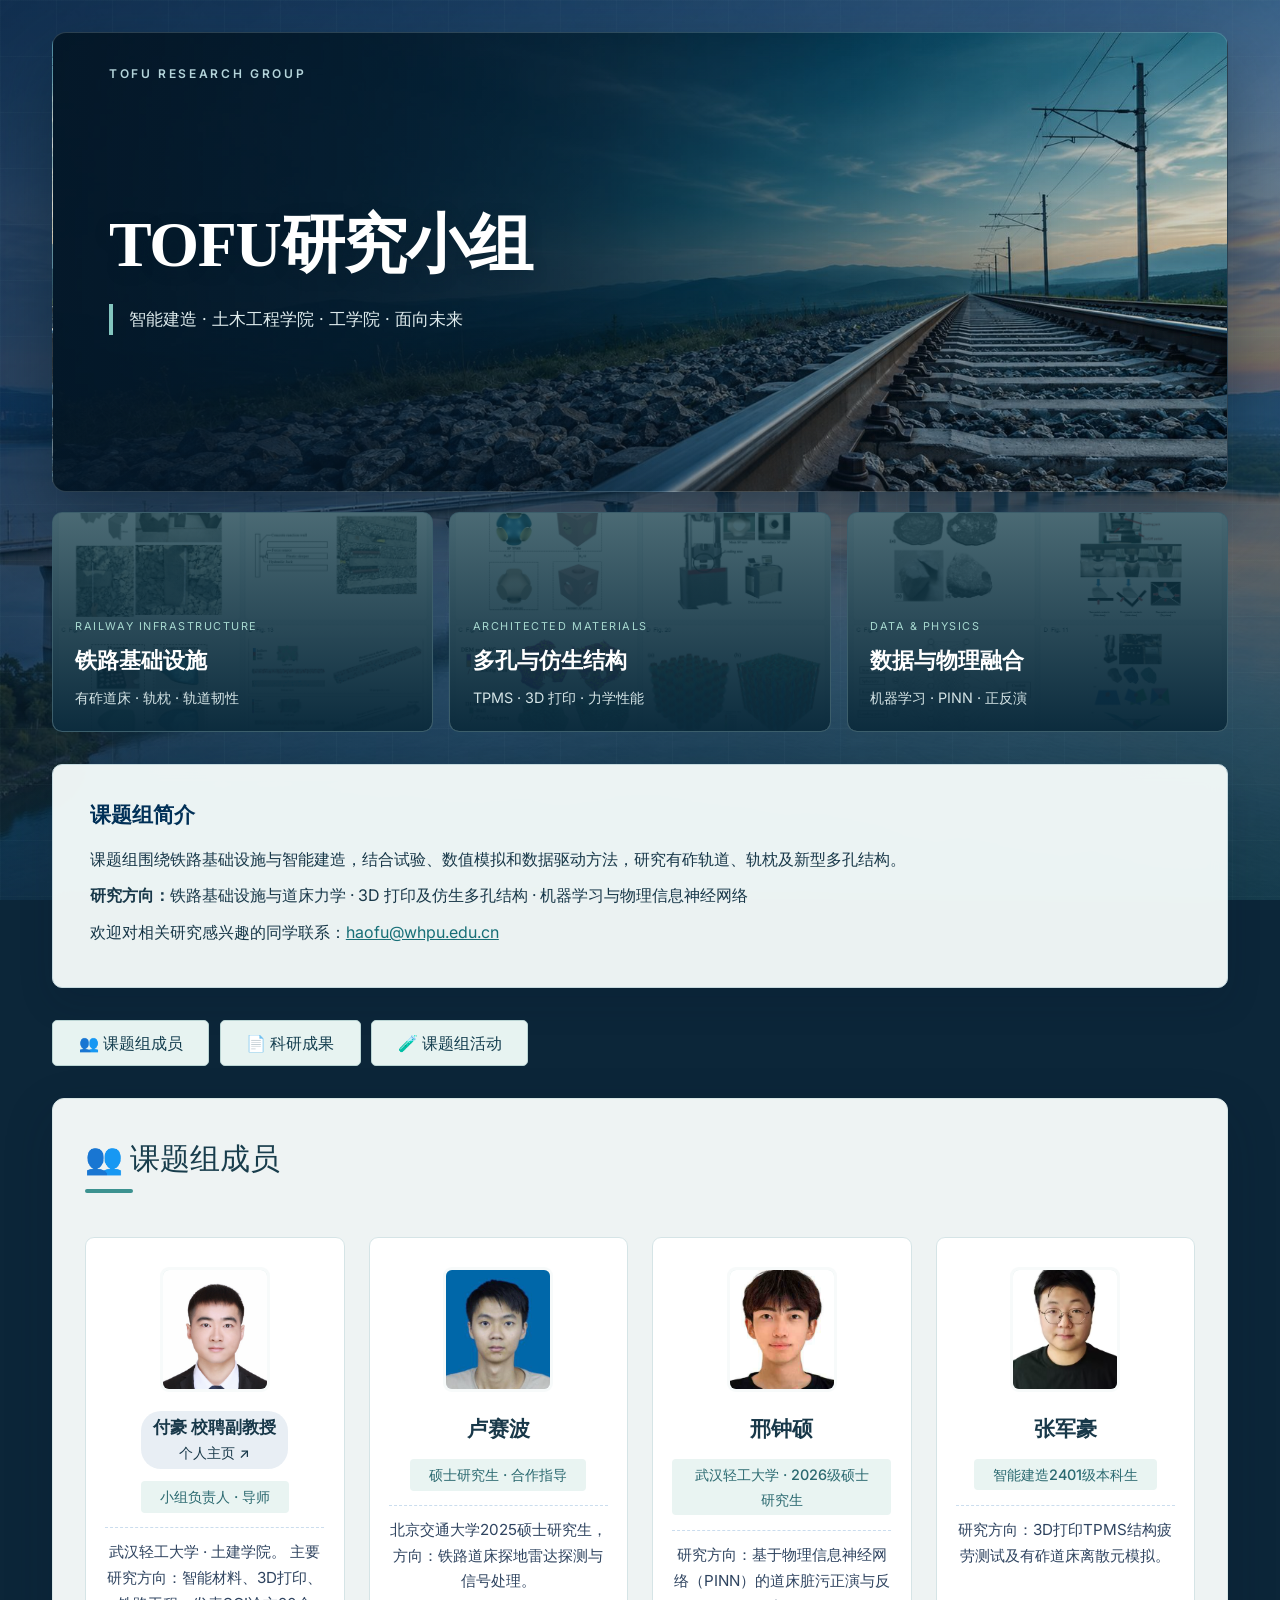
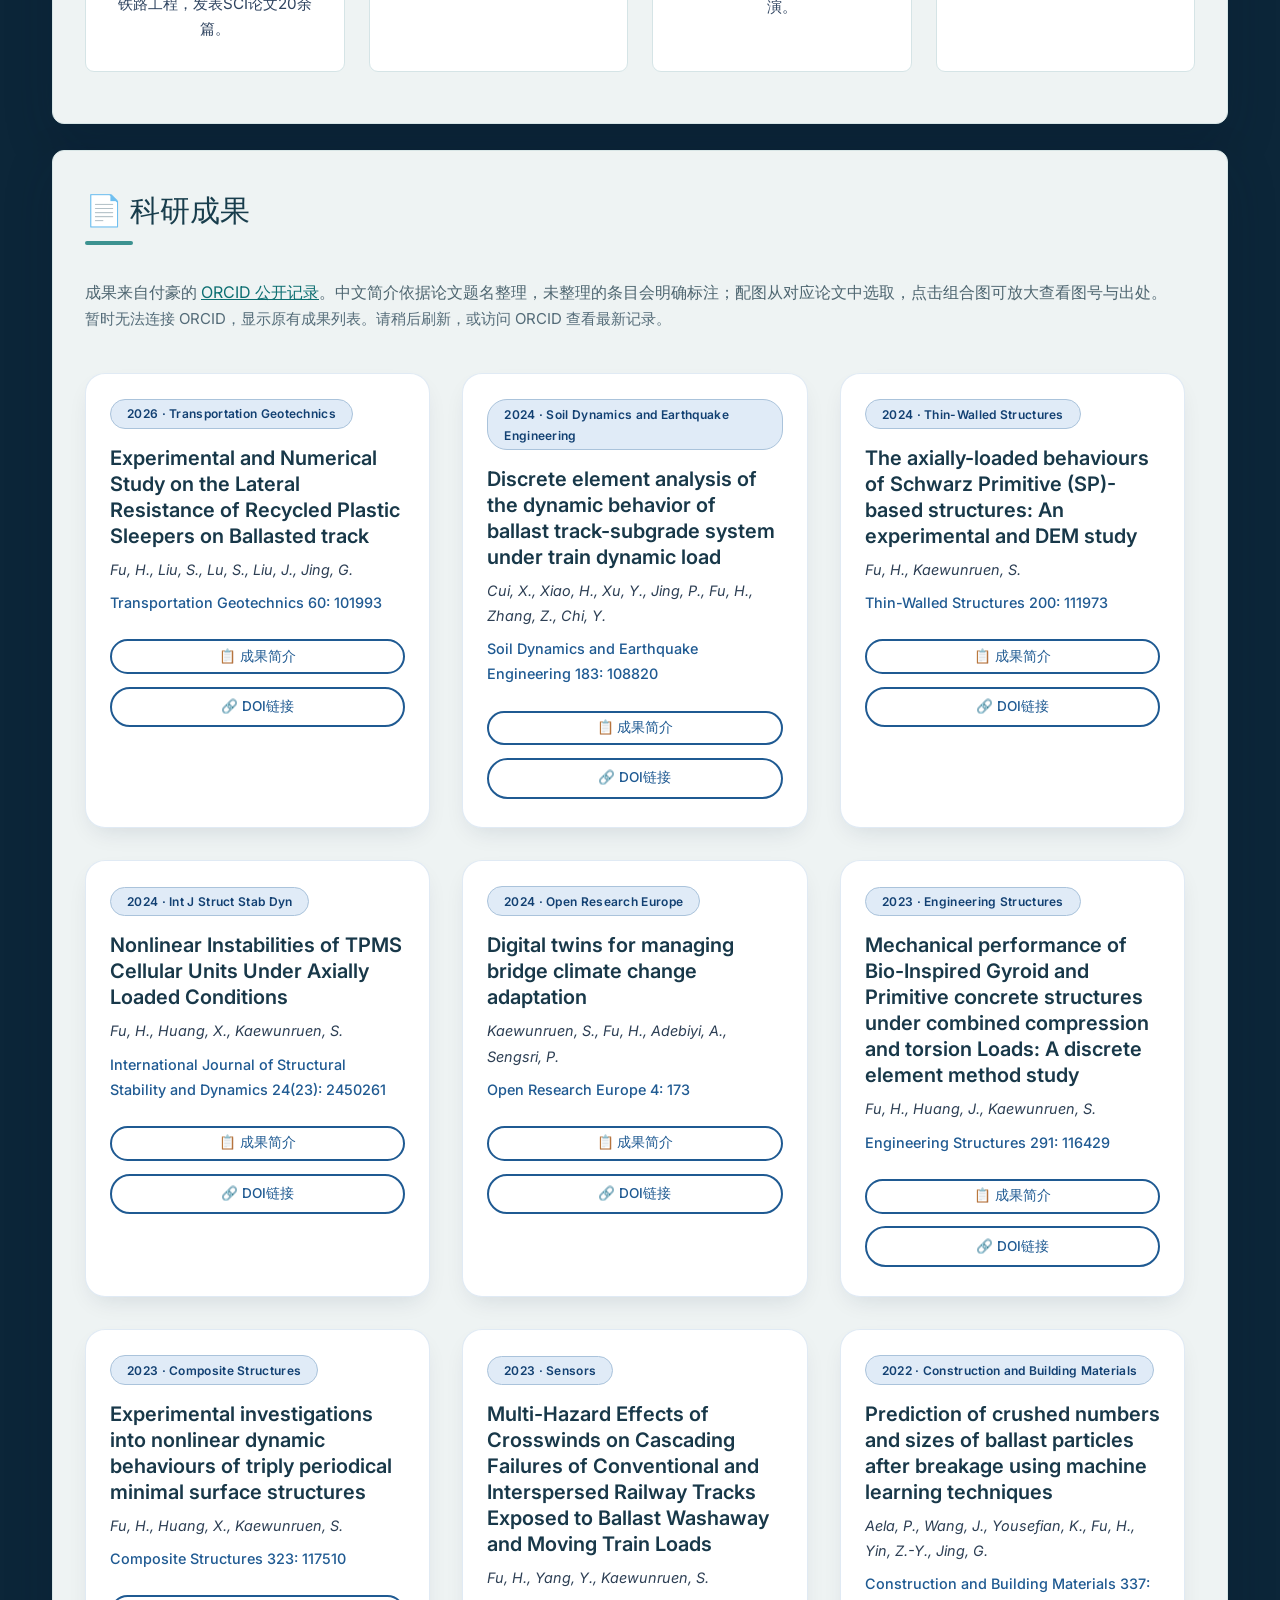
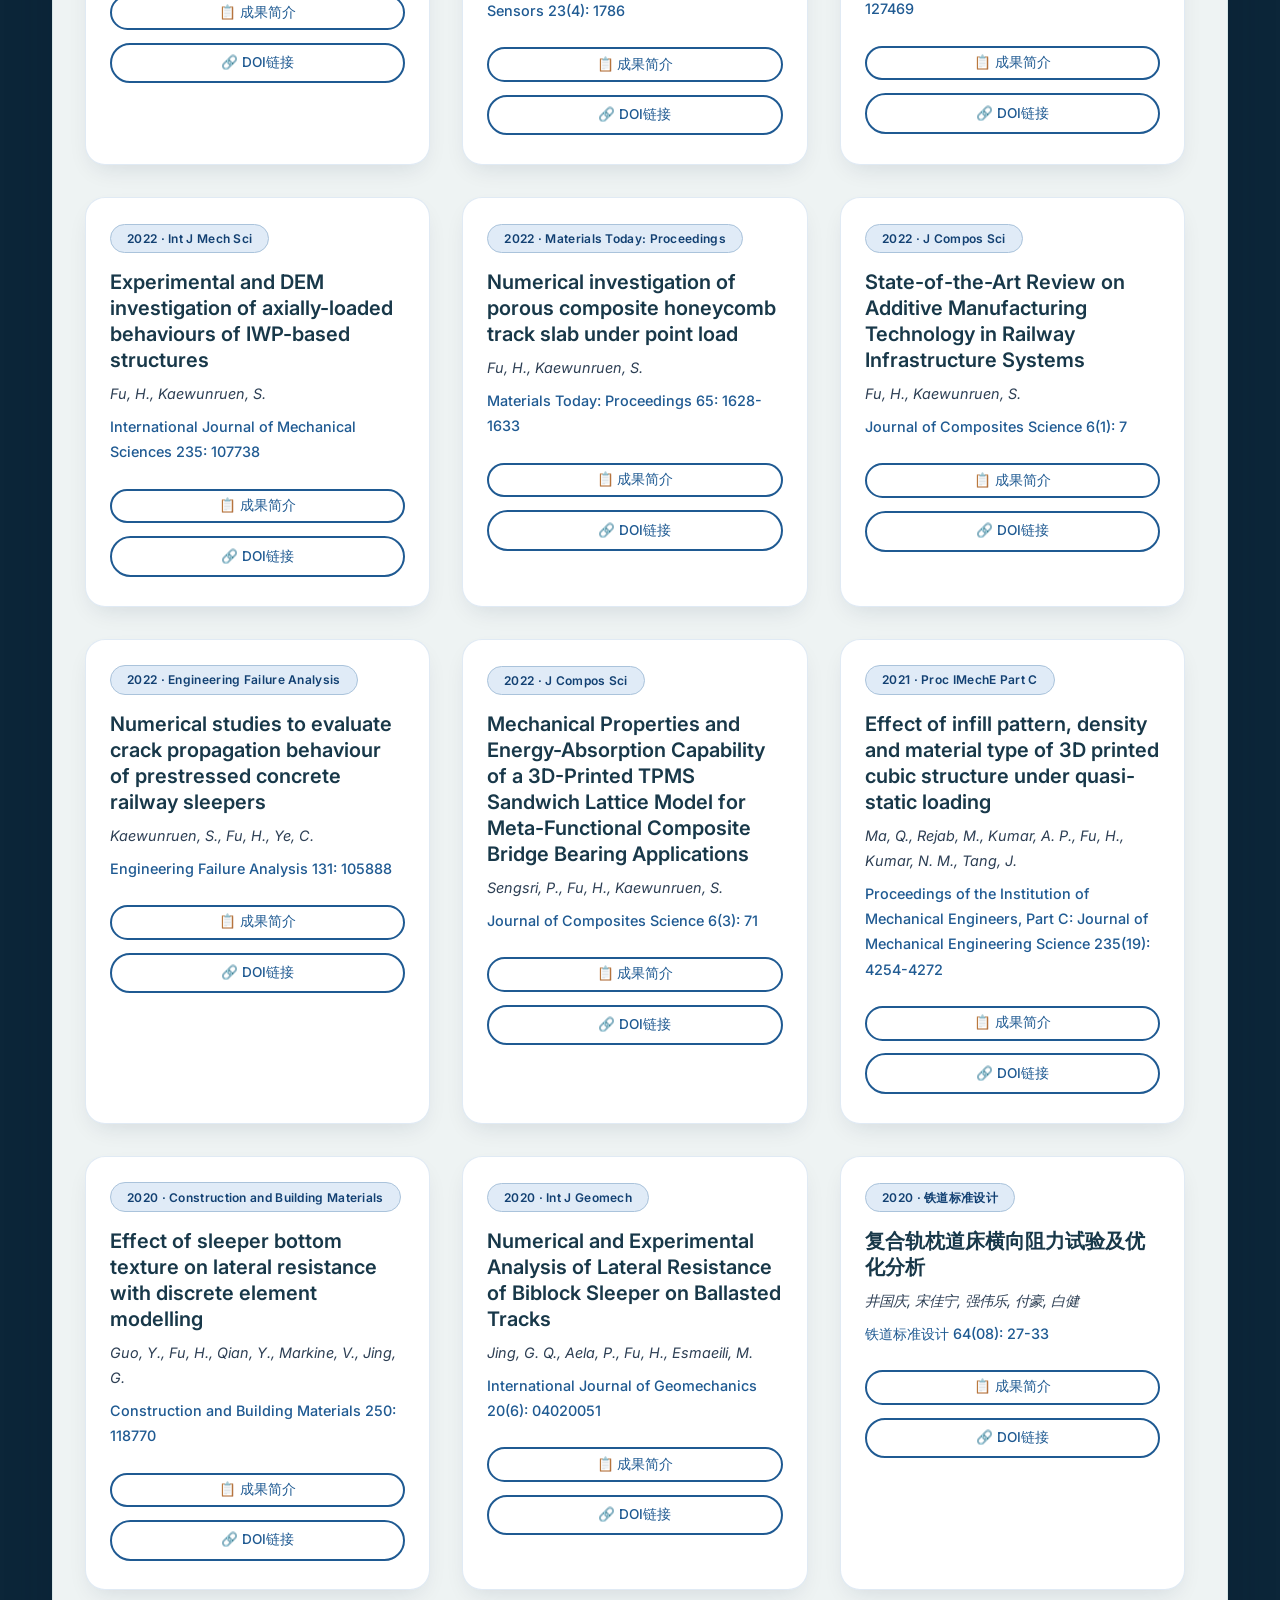
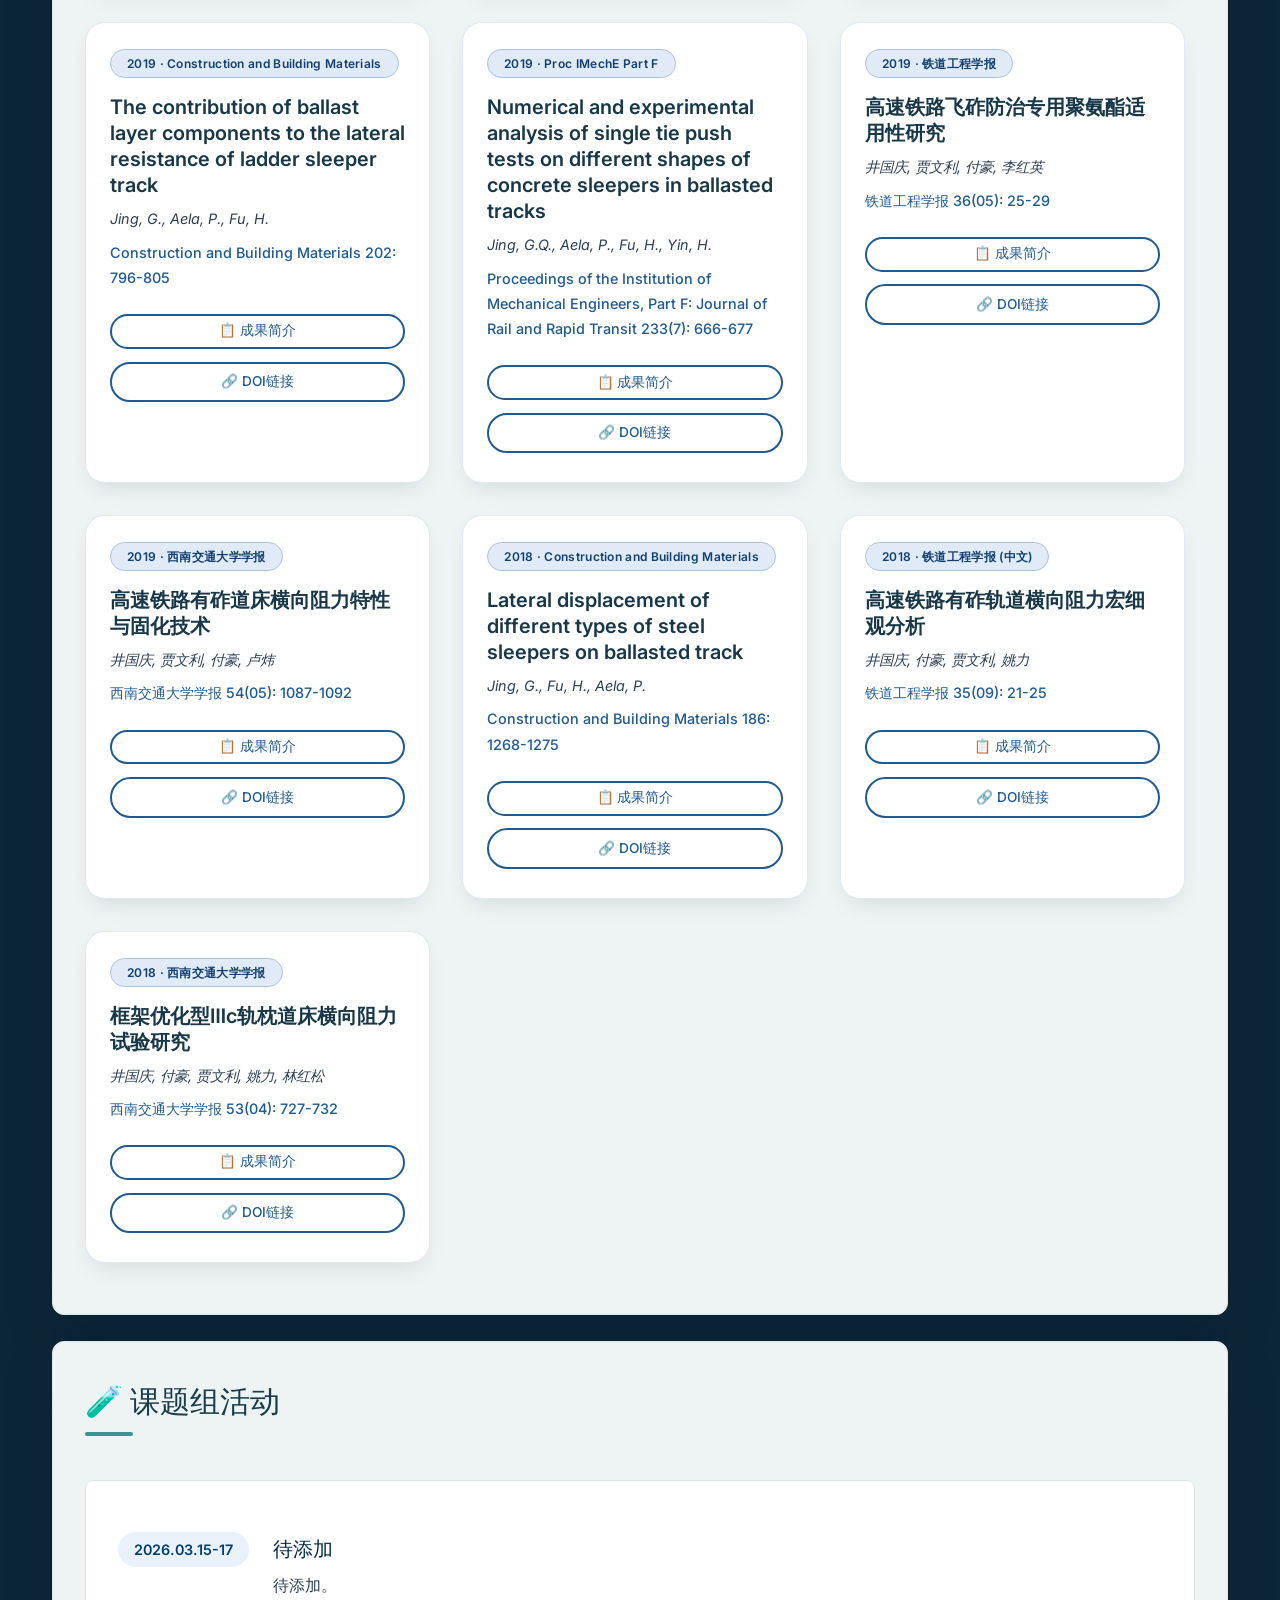
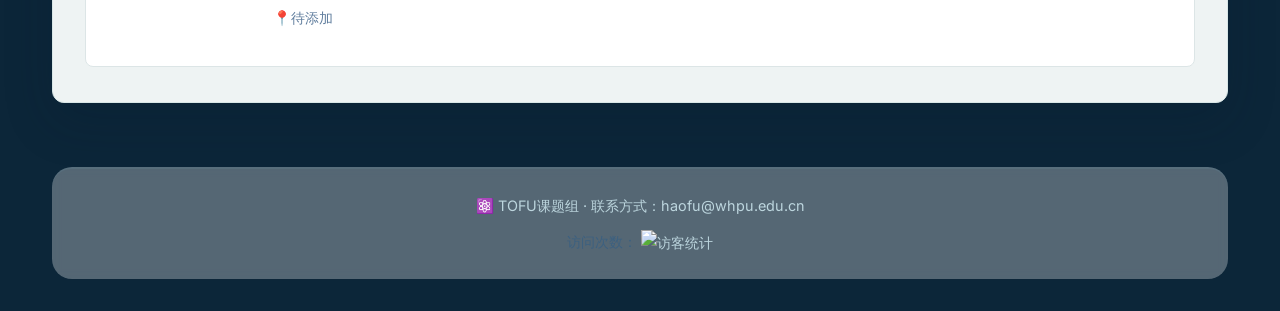
==== commit a30e5a9d: "Differentiate page backgrounds and update group members" ====
--- a/index.html
+++ b/index.html
@@ -704,7 +704,7 @@
                         <img src="images/fuhao.jpg" alt="付豪">
                     </div>
                     <div class="member-name">
-                         <a href="CV/fuhao.html" target="_blank" style="text-decoration: none; background: rgba(31,90,146,0.1); padding: 4px 12px; border-radius: 20px; display: inline-block; color: inherit;">付豪 校聘副教授 · 个人主页</a>
+                         <a href="CV/fuhao.html" target="_blank" style="text-decoration: none; background: rgba(31,90,146,0.1); padding: 4px 12px; border-radius: 20px; display: inline-block; color: inherit;">付豪 校聘副教授<br><small>个人主页 ↗</small></a>
                     </div>
                     <div class="member-role">小组负责人 · 导师</div>
                     <div class="member-desc">武汉轻工大学 · 土建学院。 主要研究方向：智能材料、3D打印、铁路工程，发表SCI论文20余篇。</div>
@@ -719,10 +719,16 @@
                     <div class="member-desc">北京交通大学2025硕士研究生，方向：铁路道床探地雷达探测与信号处理。</div>
                 </div>
                 <div class="member-card">
-                    <div class="member-avatar"><img src="images/xingzhongshuo.png" alt="邢忠硕"></div>
-                    <div class="member-name">邢忠硕</div>
-                    <div class="member-role">2026级研究生</div>
+                    <div class="member-avatar"><img src="images/xingzhongshuo.png" alt="邢钟硕"></div>
+                    <div class="member-name">邢钟硕</div>
+                    <div class="member-role">武汉轻工大学 · 2026级硕士研究生</div>
                     <div class="member-desc">研究方向：基于物理信息神经网络（PINN）的道床脏污正演与反演。</div>
+                </div>
+                <div class="member-card">
+                    <div class="member-avatar"><img src="images/zhangjunhao.jpg" alt="张军豪"></div>
+                    <div class="member-name">张军豪</div>
+                    <div class="member-role">智能建造2401级本科生</div>
+                    <div class="member-desc">研究方向：3D打印TPMS结构疲劳测试及有砟道床离散元模拟。</div>
                 </div>
             </div>
         </div>
--- a/site-theme.css
+++ b/site-theme.css
@@ -1,5 +1,8 @@
-:root{--ink:#183849;--teal:#267d80;--gold:#bba465;--paper:#f6faf9;--line:#dce6e8}html{scroll-behavior:smooth;scroll-padding-top:90px}body{background:#0c2639 url('images/railway-hero.jpg') center/cover fixed!important;color:var(--ink);line-height:1.75}body::before{display:block!important;content:'';position:fixed;inset:0;width:100%;height:100%;z-index:-1;background:linear-gradient(140deg,rgba(5,23,39,.94),rgba(14,49,65,.86) 58%,rgba(17,57,66,.92));pointer-events:none}body::after{content:'';position:fixed;inset:0;z-index:-1;pointer-events:none;background-image:linear-gradient(#a6d9d408 1px,transparent 1px),linear-gradient(90deg,#a6d9d408 1px,transparent 1px);background-size:56px 56px}.floating-circles,#particle-canvas,#waveCanvas{display:none!important}.container{max-width:1240px;padding:2rem;margin:auto}.lab-header{min-height:460px;position:relative;background:linear-gradient(90deg,rgba(4,24,41,.9),rgba(5,31,48,.18)),url('images/railway-hero.jpg') center 58%/cover;border:1px solid #bed8df35;border-radius:14px;box-shadow:0 28px 70px #04172577;padding:4rem 3.5rem;overflow:hidden;margin-bottom:1.25rem}.lab-header::after{content:'TOFU RESEARCH GROUP';font:600 .75rem/1.5 Inter,sans-serif;letter-spacing:.22em;color:#b4d4da;position:absolute;top:2rem;left:3.5rem}.lab-name{font-family:Georgia,'Microsoft YaHei',serif;font-size:clamp(2.4rem,5vw,4.2rem);max-width:700px;text-shadow:0 4px 16px #031a2b55}.lab-affiliation{font-size:1.05rem;max-width:600px;color:#deebed;font-weight:400;line-height:1.8}.research-ribbon{display:grid;grid-template-columns:repeat(3,minmax(0,1fr));gap:1rem;margin:0 0 2rem}.research-tile{position:relative;display:block;min-height:220px;overflow:hidden;background:#123748;border:1px solid #c6e0e03b;border-radius:10px;color:white;text-decoration:none}.research-tile img{position:absolute;inset:0;width:100%;height:100%;object-fit:cover;opacity:.4;filter:saturate(.65);transition:transform .3s}.research-tile::after{content:'';position:absolute;inset:0;background:linear-gradient(0deg,#08283af5,#123e4866)}.research-tile>div{position:absolute;z-index:1;bottom:1.3rem;left:1.4rem;right:1rem}.research-tile span{font-size:.68rem;letter-spacing:.14em;color:#a7d9d0}.research-tile h2{font-size:1.35rem;margin:.3rem 0}.research-tile p{font-size:.9rem;color:#d4e4e6}.research-tile:hover img{transform:scale(1.04)}.image-guide{background:rgba(245,251,250,.96);border:1px solid #c6dadf;border-radius:10px;padding:2rem 2.3rem;box-shadow:0 15px 35px #031a2b22;font-size:1rem}.image-guide h4{font-size:1.3rem;margin-bottom:.7rem}.image-guide p{margin:.55rem 0}.image-guide a{color:#176f77}.section-nav{margin:2rem 0;gap:.65rem}.nav-item{background:#e7f3f1;color:#143e4f;border:1px solid #bbd5d4;border-radius:5px;box-shadow:none}.lab-page section{background:rgba(246,250,249,.97);padding:1.8rem 2rem 2.2rem;border:1px solid #d8e6e6;border-radius:12px;margin:1.6rem 0;box-shadow:0 18px 50px #041a2e33}.lab-page section>.section-title{margin:.25rem 0 1.25rem;font-size:1.9rem}.section-title:after{background:#3c9290;width:48px}.member-grid-container{padding-right:0}.member-grid{grid-template-columns:repeat(3,minmax(0,1fr))}.member-card{background:white;border-color:#d5e4e6;border-radius:9px;padding:1.8rem 1.2rem}.member-avatar{border-radius:9px;box-shadow:none;width:110px;height:125px;background:#d6e8e7;color:#2d686f}.member-desc{font-size:.95rem;line-height:1.7}.member-role{border-radius:4px;background:#e9f4f2;color:#2b6970}.orcid-list{grid-template-columns:repeat(2,minmax(0,1fr));gap:1.4rem}.orcid-work{border:1px solid #d4e3e5;box-shadow:0 6px 22px #17465809;border-radius:9px;background:#fff;display:flex;flex-direction:column;overflow:hidden}.orcid-work-body{padding:1.3rem 1.4rem 1.5rem;flex:1;display:flex;flex-direction:column}.orcid-work h3{font:600 1.13rem/1.5 Georgia,serif;color:#153c50;margin:.45rem 0 .6rem}.orcid-meta{font-size:.83rem;line-height:1.6;color:#317c7b}.orcid-summary{font-size:.95rem;line-height:1.8;min-height:0;margin-bottom:.5rem}.orcid-paper-link{margin-top:auto;padding-top:.7rem;align-self:flex-start}.paper-figure{background:#f0f5f6;border-bottom:1px solid #dde7e9}.montage-button{position:relative;display:block;border:0;padding:0;width:100%;background:#edf3f4;cursor:zoom-in}.paper-figure .montage-button img{display:block;width:100%;height:auto;aspect-ratio:4/3;object-fit:contain;transition:filter .2s}.montage-zoom{position:absolute;bottom:.7rem;right:.7rem;border-radius:4px;background:#103449e6;color:#fff;font:500 .78rem/1.5 Inter,'Microsoft YaHei',sans-serif;padding:.3rem .55rem;opacity:.94}.montage-button:hover img{filter:brightness(.97)}.paper-figure figcaption{display:flex;align-items:center;justify-content:space-between;gap:.5rem;flex-wrap:wrap;padding:.6rem .9rem;font-size:.78rem;color:#52707d}.figure-index{font:500 .75rem Inter,sans-serif;letter-spacing:.01em}.author-version{font-size:.72rem;border:1px solid #c6d9dc;padding:0 .3rem}.figure-unavailable{display:block;min-height:80px;padding:1.2rem;color:#617d88;font-size:.9rem}.figure-viewer{padding:1.6rem;border:1px solid #b9d0d7;border-radius:10px;max-width:min(1180px,94vw);width:94vw;max-height:94vh;margin:auto;color:#1b3e50;background:#f8fbfb;box-shadow:0 30px 100px #061e3b66}.figure-viewer::backdrop{background:#031726dc;backdrop-filter:blur(5px)}.figure-viewer h2{max-width:90%;font:600 1.15rem/1.5 Georgia,serif;margin:.3rem 0 1rem}.figure-viewer>img{display:block;width:100%;height:auto;max-height:70vh;object-fit:contain}.figure-viewer>p{font-size:.85rem;line-height:1.7;margin:.7rem 0}.figure-viewer>a{color:#166b74;font-size:.9rem}.viewer-close{position:absolute;right:1rem;top:1rem;min-height:36px;padding:.35rem .75rem;border:1px solid #b6cdd4;border-radius:4px;background:white;color:#254f61;cursor:pointer}.montage-button:focus-visible,.research-tile:focus-visible{outline:3px solid #d6ba70;outline-offset:3px}.lab-page .footer{color:#bdd6de;border-color:#61819150}.site-header{background:#0a273be8;border-color:#72909b44}.site-header .brand{color:#f0f8f8}.site-header .brand span,.site-header .nav-inner nav a,.site-header .lab-link{color:#bdd6dd}.site-header .lab-link{border-color:#6f949d}.profile-header{min-height:400px;padding:3rem;border-radius:12px;box-shadow:0 24px 60px #02182755;background:linear-gradient(90deg,#08283ded,#0b3246af 65%,#0d40514a),url('images/railway-hero.jpg') center/cover;border:1px solid #9cc3ce40}.profile-info h2{font-size:3.3rem}.profile-avatar{border:4px solid #d9eeecdd;box-shadow:0 15px 45px #03182c77}.profile-research-strip{display:grid;grid-template-columns:1.3fr 1fr 1fr;gap:1rem;padding:1.4rem;margin:-1rem 0 2rem;background:#11384c;border:1px solid #7fa8b344;border-radius:10px;color:white;align-items:center;overflow:hidden}.profile-research-strip>div{padding:.5rem .8rem}.profile-research-strip span{font-size:.65rem;letter-spacing:.15em;color:#9ed0ce}.profile-research-strip h2{font-size:1.3rem;margin:.6rem 0}.profile-research-strip p{font-size:.9rem;color:#c3d9de;line-height:1.7}.profile-research-strip a{display:inline-block;color:#e5f4ef;font-size:.9rem;margin-top:.7rem;text-underline-offset:4px}.profile-research-strip img{width:100%;aspect-ratio:4/3;object-fit:contain;border-radius:5px;background:#f4f8f8}.profile-page .section-title{color:#e9f3f4}.profile-page .section-title small{color:#9cbbc5}.profile-page .orcid-intro,.profile-page .orcid-status{color:#b8d1d9}.profile-page .orcid-header-link{color:#b9e1d8}.profile-page .footer{color:#b8ced6}.profile-page .contact-card,.profile-page .exp-grid{background:#f8fcfb;border-color:#d2e3e7}.profile-page .honor-box{background:#e8f3f2}.profile-page .orcid-work .orcid-meta{color:#317c7b}.profile-page .orcid-work .orcid-summary{color:#425b68}.profile-page .profile-info .subtitle{color:#dcebea}.profile-page .eyebrow{color:#9bd1cb}body:has(.figure-viewer[open]){overflow:hidden}
+:root{--ink:#183849;--teal:#267d80;--gold:#bba465;--paper:#f6faf9;--line:#dce6e8}html{scroll-behavior:smooth;scroll-padding-top:90px}body{background:#0c2639 url('images/railway-bridge-background.jpg') center/cover fixed!important;color:var(--ink);line-height:1.75}body::before{display:block!important;content:'';position:fixed;inset:0;width:100%;height:100%;z-index:-1;background:linear-gradient(140deg,rgba(5,23,39,.72),rgba(14,49,65,.5) 58%,rgba(17,57,66,.68));pointer-events:none}body::after{content:'';position:fixed;inset:0;z-index:-1;pointer-events:none;background-image:linear-gradient(#a6d9d408 1px,transparent 1px),linear-gradient(90deg,#a6d9d408 1px,transparent 1px);background-size:56px 56px}.floating-circles,#particle-canvas,#waveCanvas{display:none!important}.container{max-width:1240px;padding:2rem;margin:auto}.lab-header{min-height:460px;position:relative;background:linear-gradient(90deg,rgba(4,24,41,.9),rgba(5,31,48,.18)),url('images/railway-hero.jpg') center 58%/cover;border:1px solid #bed8df35;border-radius:14px;box-shadow:0 28px 70px #04172577;padding:4rem 3.5rem;overflow:hidden;margin-bottom:1.25rem}.lab-header::after{content:'TOFU RESEARCH GROUP';font:600 .75rem/1.5 Inter,sans-serif;letter-spacing:.22em;color:#b4d4da;position:absolute;top:2rem;left:3.5rem}.lab-name{font-family:Georgia,'Microsoft YaHei',serif;font-size:clamp(2.4rem,5vw,4.2rem);max-width:700px;text-shadow:0 4px 16px #031a2b55}.lab-affiliation{font-size:1.05rem;max-width:600px;color:#deebed;font-weight:400;line-height:1.8}.research-ribbon{display:grid;grid-template-columns:repeat(3,minmax(0,1fr));gap:1rem;margin:0 0 2rem}.research-tile{position:relative;display:block;min-height:220px;overflow:hidden;background:#123748;border:1px solid #c6e0e03b;border-radius:10px;color:white;text-decoration:none}.research-tile img{position:absolute;inset:0;width:100%;height:100%;object-fit:cover;opacity:.4;filter:saturate(.65);transition:transform .3s}.research-tile::after{content:'';position:absolute;inset:0;background:linear-gradient(0deg,#08283af5,#123e4866)}.research-tile>div{position:absolute;z-index:1;bottom:1.3rem;left:1.4rem;right:1rem}.research-tile span{font-size:.68rem;letter-spacing:.14em;color:#a7d9d0}.research-tile h2{font-size:1.35rem;margin:.3rem 0}.research-tile p{font-size:.9rem;color:#d4e4e6}.research-tile:hover img{transform:scale(1.04)}.image-guide{background:rgba(245,251,250,.96);border:1px solid #c6dadf;border-radius:10px;padding:2rem 2.3rem;box-shadow:0 15px 35px #031a2b22;font-size:1rem}.image-guide h4{font-size:1.3rem;margin-bottom:.7rem}.image-guide p{margin:.55rem 0}.image-guide a{color:#176f77}.section-nav{margin:2rem 0;gap:.65rem}.nav-item{background:#e7f3f1;color:#143e4f;border:1px solid #bbd5d4;border-radius:5px;box-shadow:none}.lab-page section{background:rgba(246,250,249,.97);padding:1.8rem 2rem 2.2rem;border:1px solid #d8e6e6;border-radius:12px;margin:1.6rem 0;box-shadow:0 18px 50px #041a2e33}.lab-page section>.section-title{margin:.25rem 0 1.25rem;font-size:1.9rem}.section-title:after{background:#3c9290;width:48px}.member-grid-container{padding-right:0}.member-grid{grid-template-columns:repeat(4,minmax(0,1fr))}.member-card{background:white;border-color:#d5e4e6;border-radius:9px;padding:1.8rem 1.2rem}.member-avatar{border-radius:9px;box-shadow:none;width:110px;height:125px;background:#d6e8e7;color:#2d686f}.member-desc{font-size:.95rem;line-height:1.7}.member-role{border-radius:4px;background:#e9f4f2;color:#2b6970}.orcid-list{grid-template-columns:repeat(2,minmax(0,1fr));gap:1.4rem}.orcid-work{border:1px solid #d4e3e5;box-shadow:0 6px 22px #17465809;border-radius:9px;background:#fff;display:flex;flex-direction:column;overflow:hidden}.orcid-work-body{padding:1.3rem 1.4rem 1.5rem;flex:1;display:flex;flex-direction:column}.orcid-work h3{font:600 1.13rem/1.5 Georgia,serif;color:#153c50;margin:.45rem 0 .6rem}.orcid-meta{font-size:.83rem;line-height:1.6;color:#317c7b}.orcid-summary{font-size:.95rem;line-height:1.8;min-height:0;margin-bottom:.5rem}.orcid-paper-link{margin-top:auto;padding-top:.7rem;align-self:flex-start}.paper-figure{background:#f0f5f6;border-bottom:1px solid #dde7e9}.montage-button{position:relative;display:block;border:0;padding:0;width:100%;background:#edf3f4;cursor:zoom-in}.paper-figure .montage-button img{display:block;width:100%;height:auto;aspect-ratio:4/3;object-fit:contain;transition:filter .2s}.montage-zoom{position:absolute;bottom:.7rem;right:.7rem;border-radius:4px;background:#103449e6;color:#fff;font:500 .78rem/1.5 Inter,'Microsoft YaHei',sans-serif;padding:.3rem .55rem;opacity:.94}.montage-button:hover img{filter:brightness(.97)}.paper-figure figcaption{display:flex;align-items:center;justify-content:space-between;gap:.5rem;flex-wrap:wrap;padding:.6rem .9rem;font-size:.78rem;color:#52707d}.figure-index{font:500 .75rem Inter,sans-serif;letter-spacing:.01em}.author-version{font-size:.72rem;border:1px solid #c6d9dc;padding:0 .3rem}.figure-unavailable{display:block;min-height:80px;padding:1.2rem;color:#617d88;font-size:.9rem}.figure-viewer{padding:1.6rem;border:1px solid #b9d0d7;border-radius:10px;max-width:min(1180px,94vw);width:94vw;max-height:94vh;margin:auto;color:#1b3e50;background:#f8fbfb;box-shadow:0 30px 100px #061e3b66}.figure-viewer::backdrop{background:#031726dc;backdrop-filter:blur(5px)}.figure-viewer h2{max-width:90%;font:600 1.15rem/1.5 Georgia,serif;margin:.3rem 0 1rem}.figure-viewer>img{display:block;width:100%;height:auto;max-height:70vh;object-fit:contain}.figure-viewer>p{font-size:.85rem;line-height:1.7;margin:.7rem 0}.figure-viewer>a{color:#166b74;font-size:.9rem}.viewer-close{position:absolute;right:1rem;top:1rem;min-height:36px;padding:.35rem .75rem;border:1px solid #b6cdd4;border-radius:4px;background:white;color:#254f61;cursor:pointer}.montage-button:focus-visible,.research-tile:focus-visible{outline:3px solid #d6ba70;outline-offset:3px}.lab-page .footer{color:#bdd6de;border-color:#61819150}.site-header{background:#0a273be8;border-color:#72909b44}.site-header .brand{color:#f0f8f8}.site-header .brand span,.site-header .nav-inner nav a,.site-header .lab-link{color:#bdd6dd}.site-header .lab-link{border-color:#6f949d}.profile-header{min-height:400px;padding:3rem;border-radius:12px;box-shadow:0 24px 60px #02182755;background:linear-gradient(90deg,#08283ded,#0b3246af 65%,#0d40514a),url('images/railway-bridge-background.jpg') center 64%/cover;border:1px solid #9cc3ce40}.profile-info h2{font-size:3.3rem}.profile-avatar{border:4px solid #d9eeecdd;box-shadow:0 15px 45px #03182c77}.profile-research-strip{display:grid;grid-template-columns:1.3fr 1fr 1fr;gap:1rem;padding:1.4rem;margin:-1rem 0 2rem;background:#11384c;border:1px solid #7fa8b344;border-radius:10px;color:white;align-items:center;overflow:hidden}.profile-research-strip>div{padding:.5rem .8rem}.profile-research-strip span{font-size:.65rem;letter-spacing:.15em;color:#9ed0ce}.profile-research-strip h2{font-size:1.3rem;margin:.6rem 0}.profile-research-strip p{font-size:.9rem;color:#c3d9de;line-height:1.7}.profile-research-strip a{display:inline-block;color:#e5f4ef;font-size:.9rem;margin-top:.7rem;text-underline-offset:4px}.profile-research-strip img{width:100%;aspect-ratio:4/3;object-fit:contain;border-radius:5px;background:#f4f8f8}.profile-page .section-title{color:#e9f3f4}.profile-page .section-title small{color:#9cbbc5}.profile-page .orcid-intro,.profile-page .orcid-status{color:#b8d1d9}.profile-page .orcid-header-link{color:#b9e1d8}.profile-page .footer{color:#b8ced6}.profile-page .contact-card,.profile-page .exp-grid{background:#f8fcfb;border-color:#d2e3e7}.profile-page .honor-box{background:#e8f3f2}.profile-page .orcid-work .orcid-meta{color:#317c7b}.profile-page .orcid-work .orcid-summary{color:#425b68}.profile-page .profile-info .subtitle{color:#dcebea}.profile-page .eyebrow{color:#9bd1cb}body:has(.figure-viewer[open]){overflow:hidden}
+@media(min-width:851px) and (max-width:1100px){.member-grid{grid-template-columns:repeat(2,minmax(0,1fr))}}
 @media(max-width:850px){.research-ribbon{gap:.7rem}.research-tile{min-height:200px}.research-tile>div{left:1rem}.research-tile h2{font-size:1.1rem}.member-grid{grid-template-columns:repeat(auto-fit,minmax(220px,1fr))}.profile-research-strip{grid-template-columns:1fr 1fr}.profile-research-strip>div{grid-column:1/-1}.profile-research-strip h2{margin:.2rem 0}.profile-research-strip>div p{display:inline}.profile-research-strip>div a{margin-left:1rem}}
 @media(max-width:640px){.container{padding:1rem}.lab-header{min-height:370px;padding:4rem 1.7rem 2rem;background-position:65% center}.lab-header::after{top:1.5rem;left:1.7rem;font-size:.65rem}.lab-name{font-size:2.6rem}.lab-affiliation{font-size:.95rem}.research-ribbon{grid-template-columns:1fr}.research-tile{min-height:155px}.research-tile img{object-position:center 40%}.research-tile>div{bottom:1rem;left:1.2rem}.research-tile h2{font-size:1.25rem}.research-tile p{font-size:.85rem}.image-guide{padding:1.5rem}.lab-page section{padding:1.3rem 1rem;margin:1.2rem 0}.lab-page section>.section-title{font-size:1.6rem}.orcid-list{grid-template-columns:1fr}.orcid-work h3{font-size:1.1rem}.orcid-work-body{padding:1.1rem 1.2rem}.profile-header{padding:2rem;gap:1.3rem}.profile-info h2{font-size:2.6rem}.profile-research-strip{padding:.8rem;gap:.6rem}.profile-research-strip>div{padding:.6rem}.profile-research-strip>div p{display:block}.profile-research-strip>div a{margin-left:0}.figure-viewer{padding:1rem}.figure-viewer h2{font-size:.95rem;max-width:84%}.viewer-close{font-size:.85rem;right:.65rem;top:.65rem}.figure-viewer>img{max-height:65vh}.paper-figure figcaption{font-size:.75rem}}
 @media(prefers-reduced-motion:reduce){html{scroll-behavior:auto}.research-tile img{transition:none}}
 .profile-page .container>h3{color:#dfedef!important}
+
+.member-name a{font-size:1.05rem;line-height:1.5}.member-name a small{font-size:.86rem;font-weight:500}
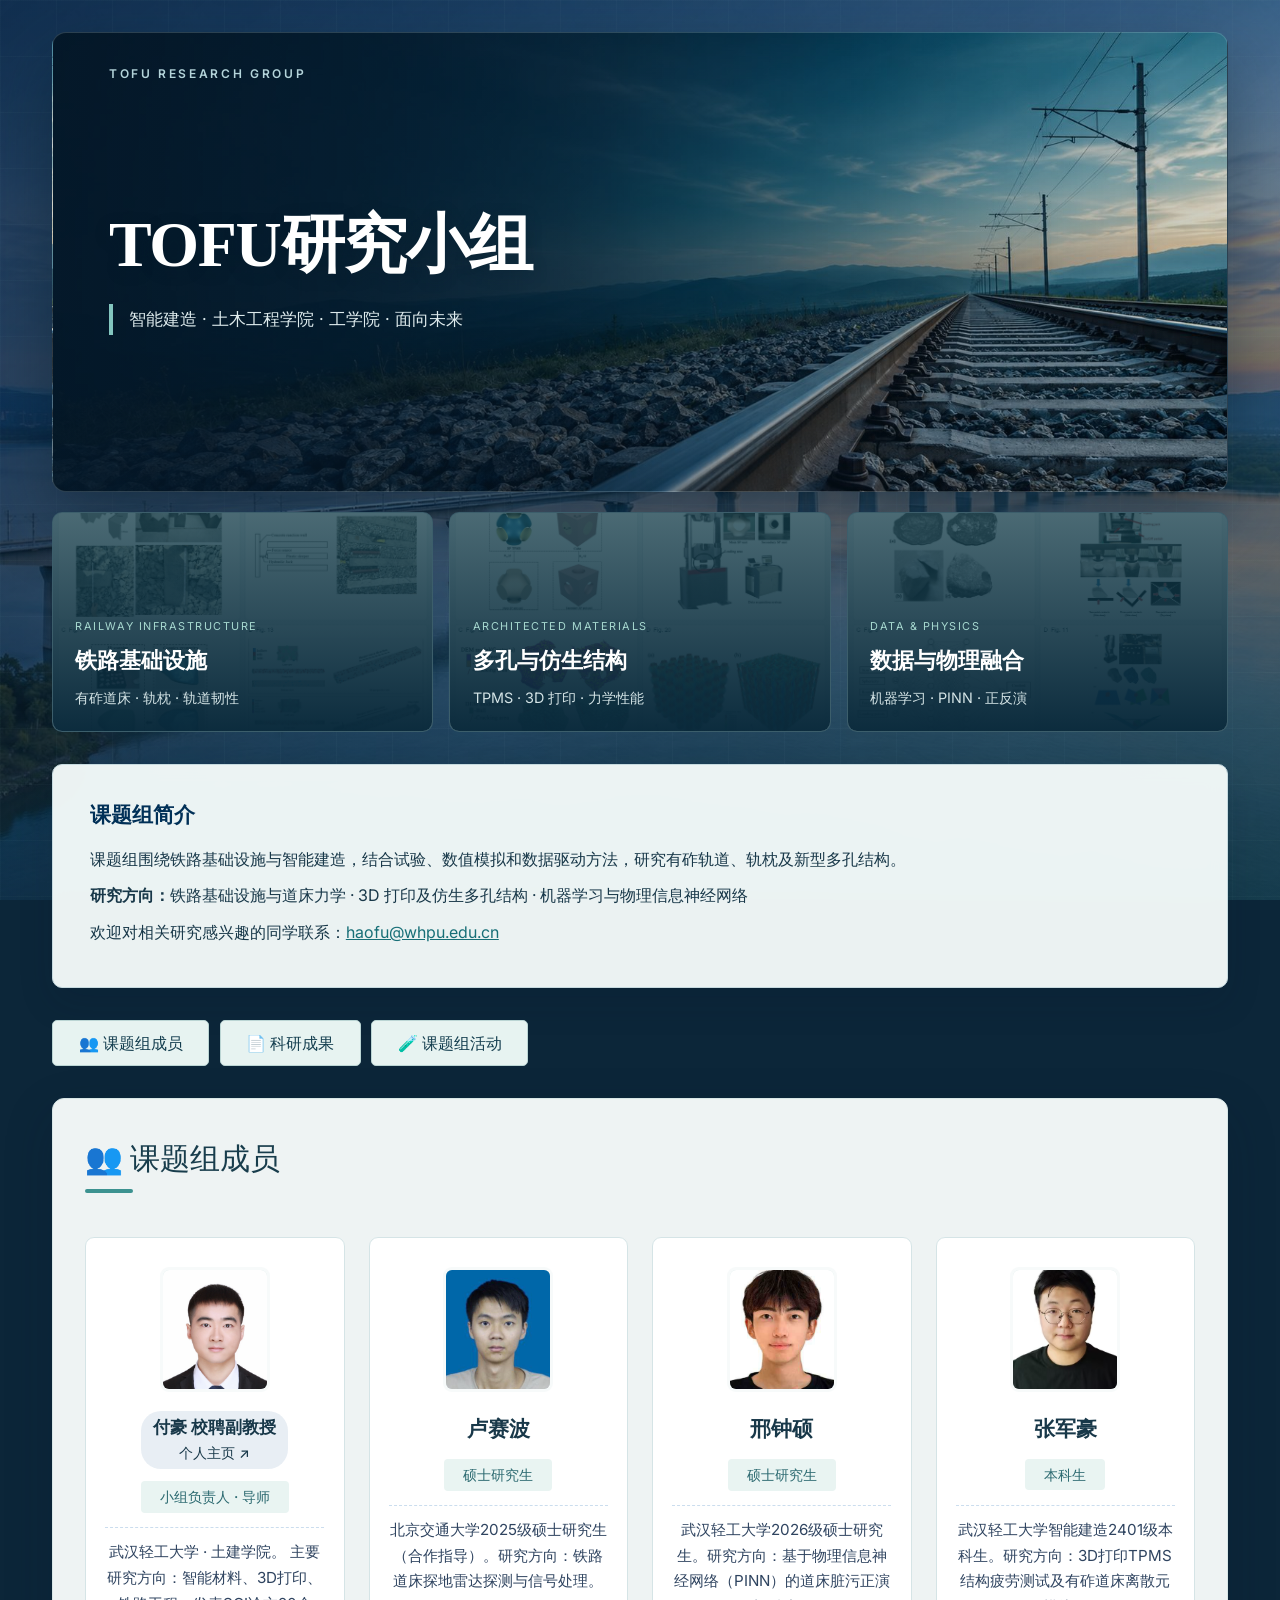
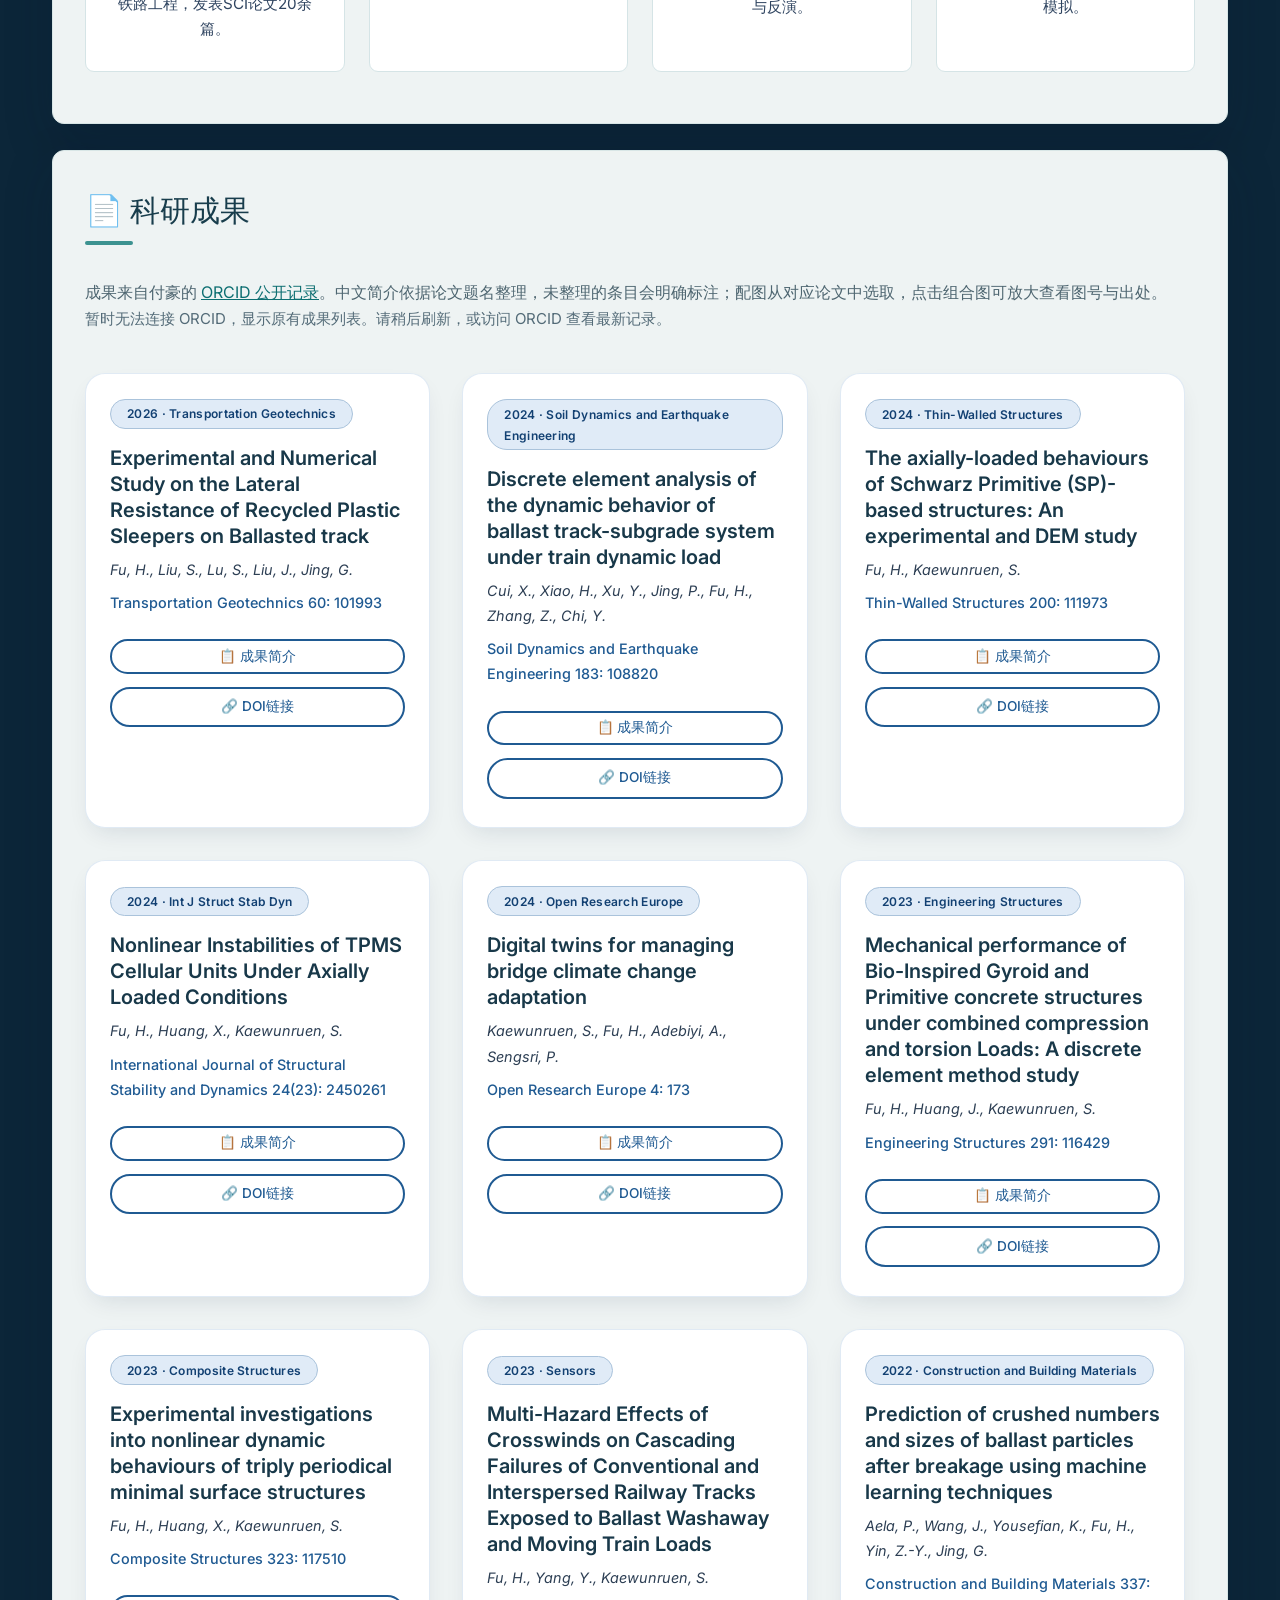
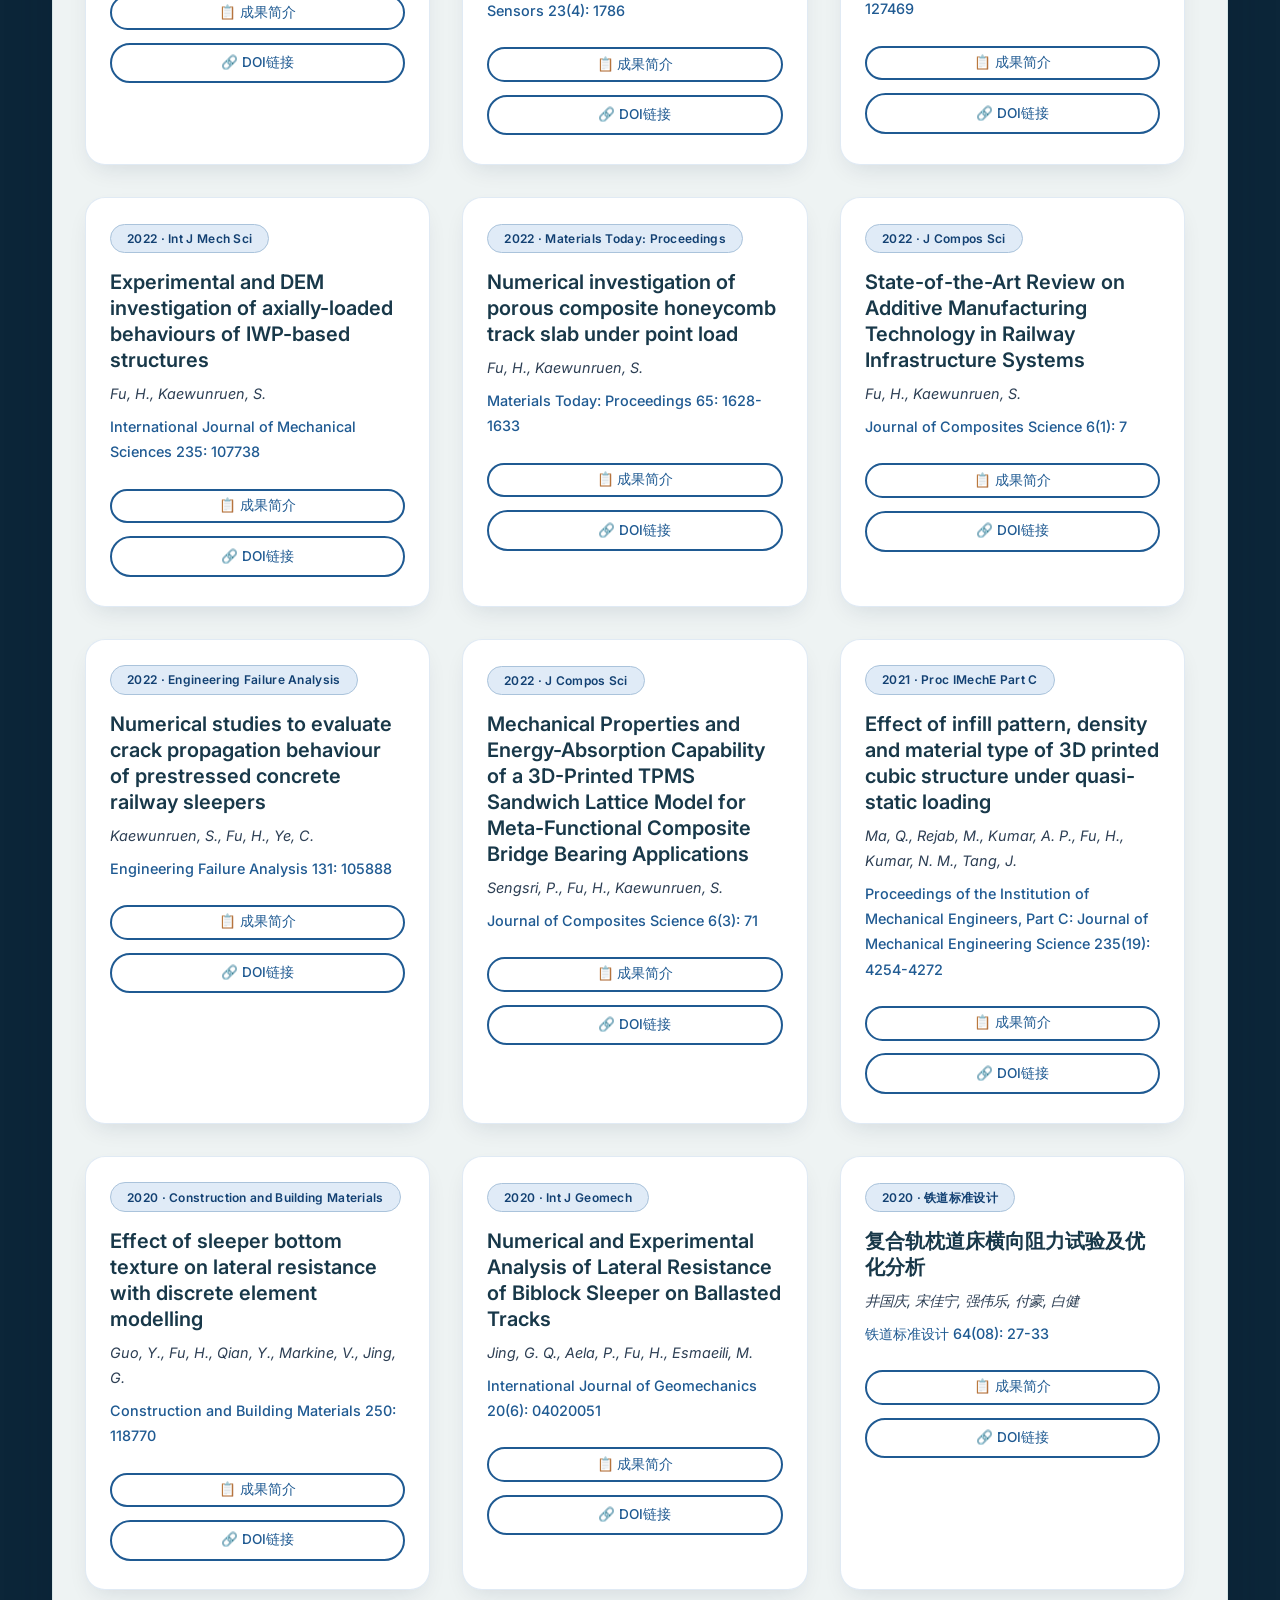
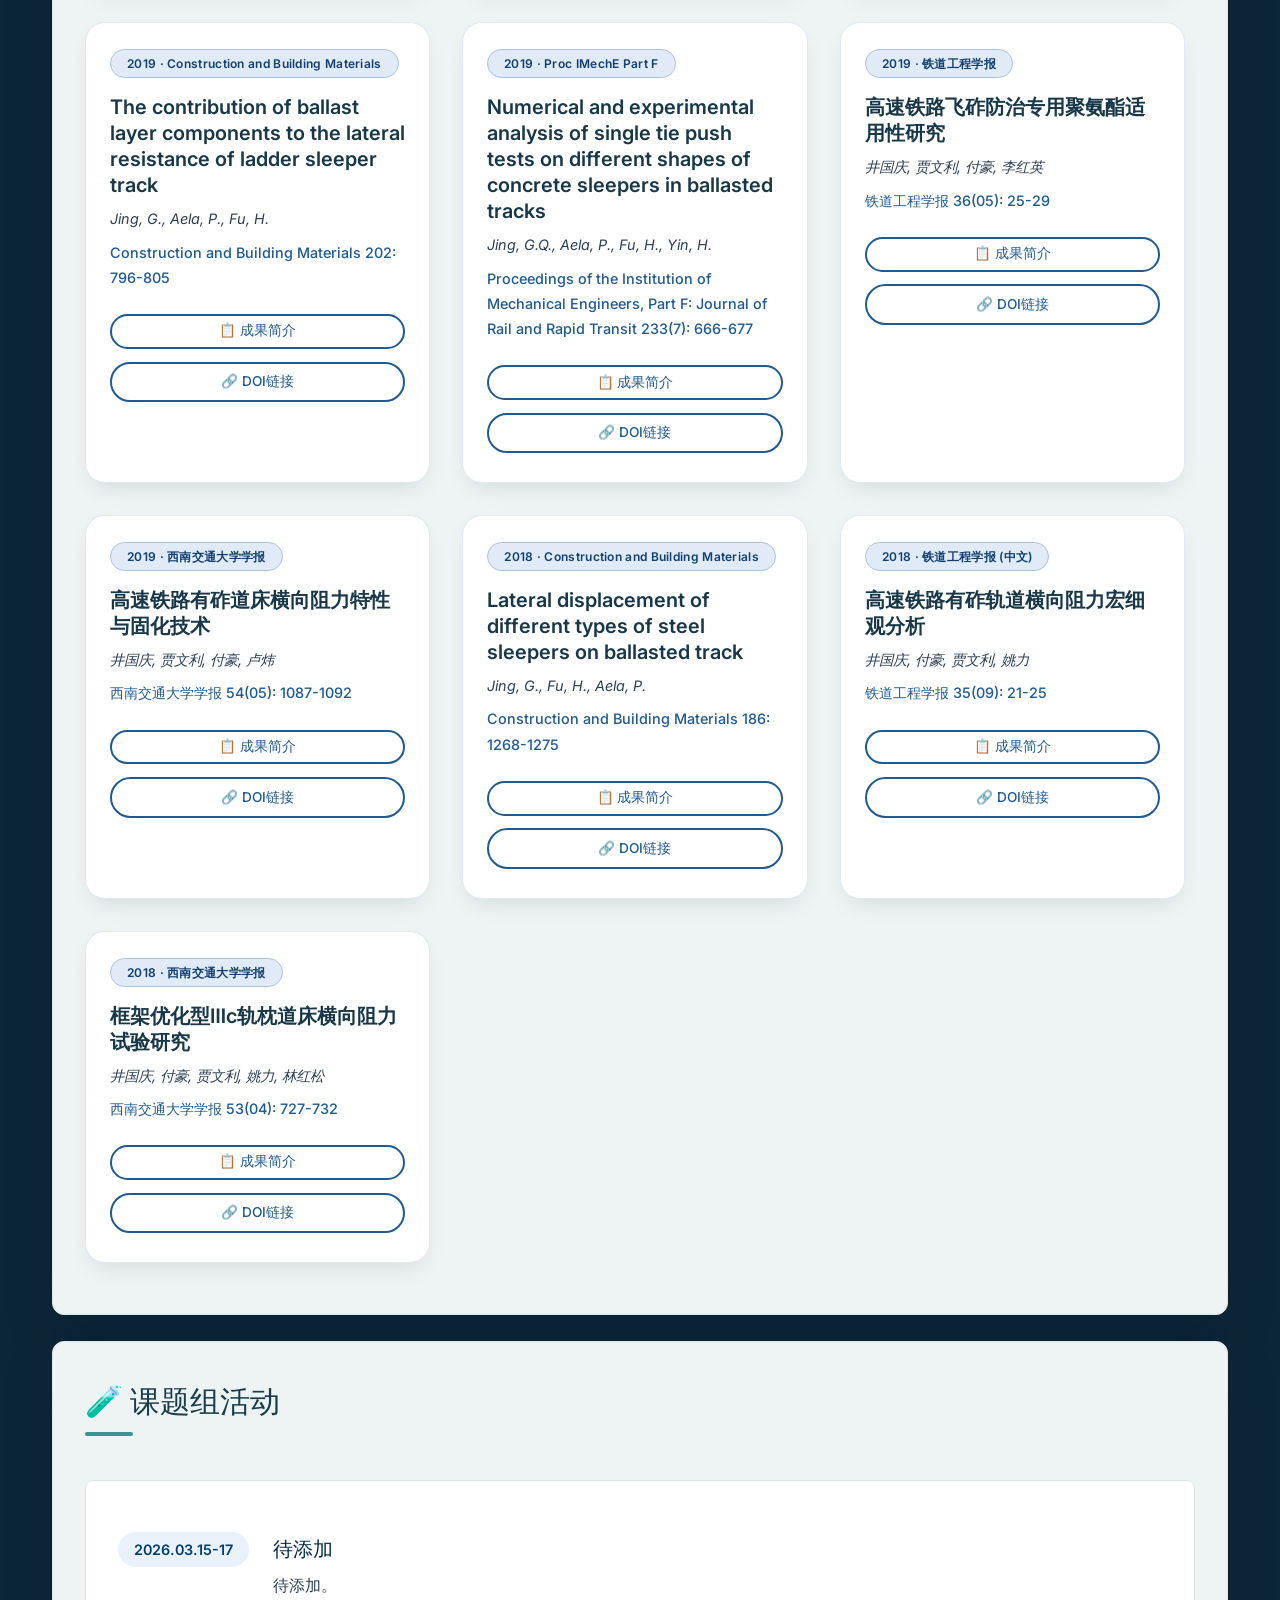
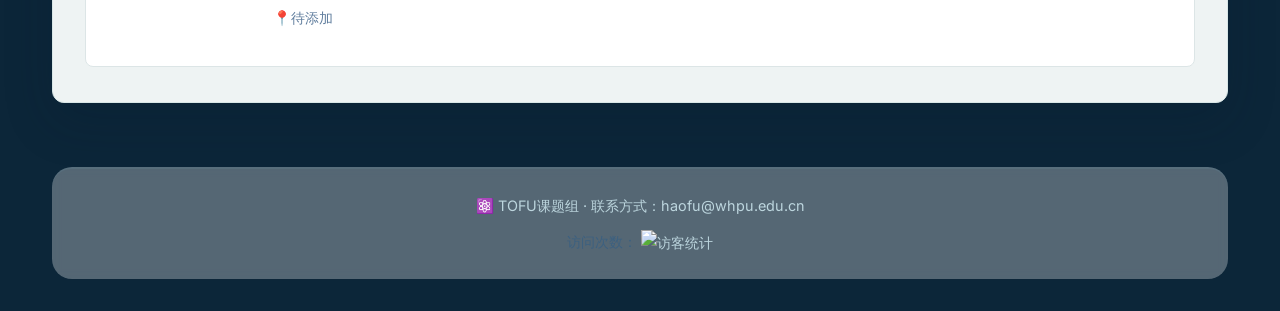
==== commit ff0312b3: "Simplify student labels and move school details into descriptions" ====
--- a/index.html
+++ b/index.html
@@ -715,20 +715,20 @@
                         <img src="images/lusaibo.jpg" alt="卢赛波">
                     </div>
                     <div class="member-name">卢赛波</div>
-                    <div class="member-role">硕士研究生 · 合作指导</div>
-                    <div class="member-desc">北京交通大学2025硕士研究生，方向：铁路道床探地雷达探测与信号处理。</div>
+                    <div class="member-role">硕士研究生</div>
+                    <div class="member-desc">北京交通大学2025级硕士研究生（合作指导）。研究方向：铁路道床探地雷达探测与信号处理。</div>
                 </div>
                 <div class="member-card">
                     <div class="member-avatar"><img src="images/xingzhongshuo.png" alt="邢钟硕"></div>
                     <div class="member-name">邢钟硕</div>
-                    <div class="member-role">武汉轻工大学 · 2026级硕士研究生</div>
-                    <div class="member-desc">研究方向：基于物理信息神经网络（PINN）的道床脏污正演与反演。</div>
+                    <div class="member-role">硕士研究生</div>
+                    <div class="member-desc">武汉轻工大学2026级硕士研究生。研究方向：基于物理信息神经网络（PINN）的道床脏污正演与反演。</div>
                 </div>
                 <div class="member-card">
                     <div class="member-avatar"><img src="images/zhangjunhao.jpg" alt="张军豪"></div>
                     <div class="member-name">张军豪</div>
-                    <div class="member-role">智能建造2401级本科生</div>
-                    <div class="member-desc">研究方向：3D打印TPMS结构疲劳测试及有砟道床离散元模拟。</div>
+                    <div class="member-role">本科生</div>
+                    <div class="member-desc">武汉轻工大学智能建造2401级本科生。研究方向：3D打印TPMS结构疲劳测试及有砟道床离散元模拟。</div>
                 </div>
             </div>
         </div>
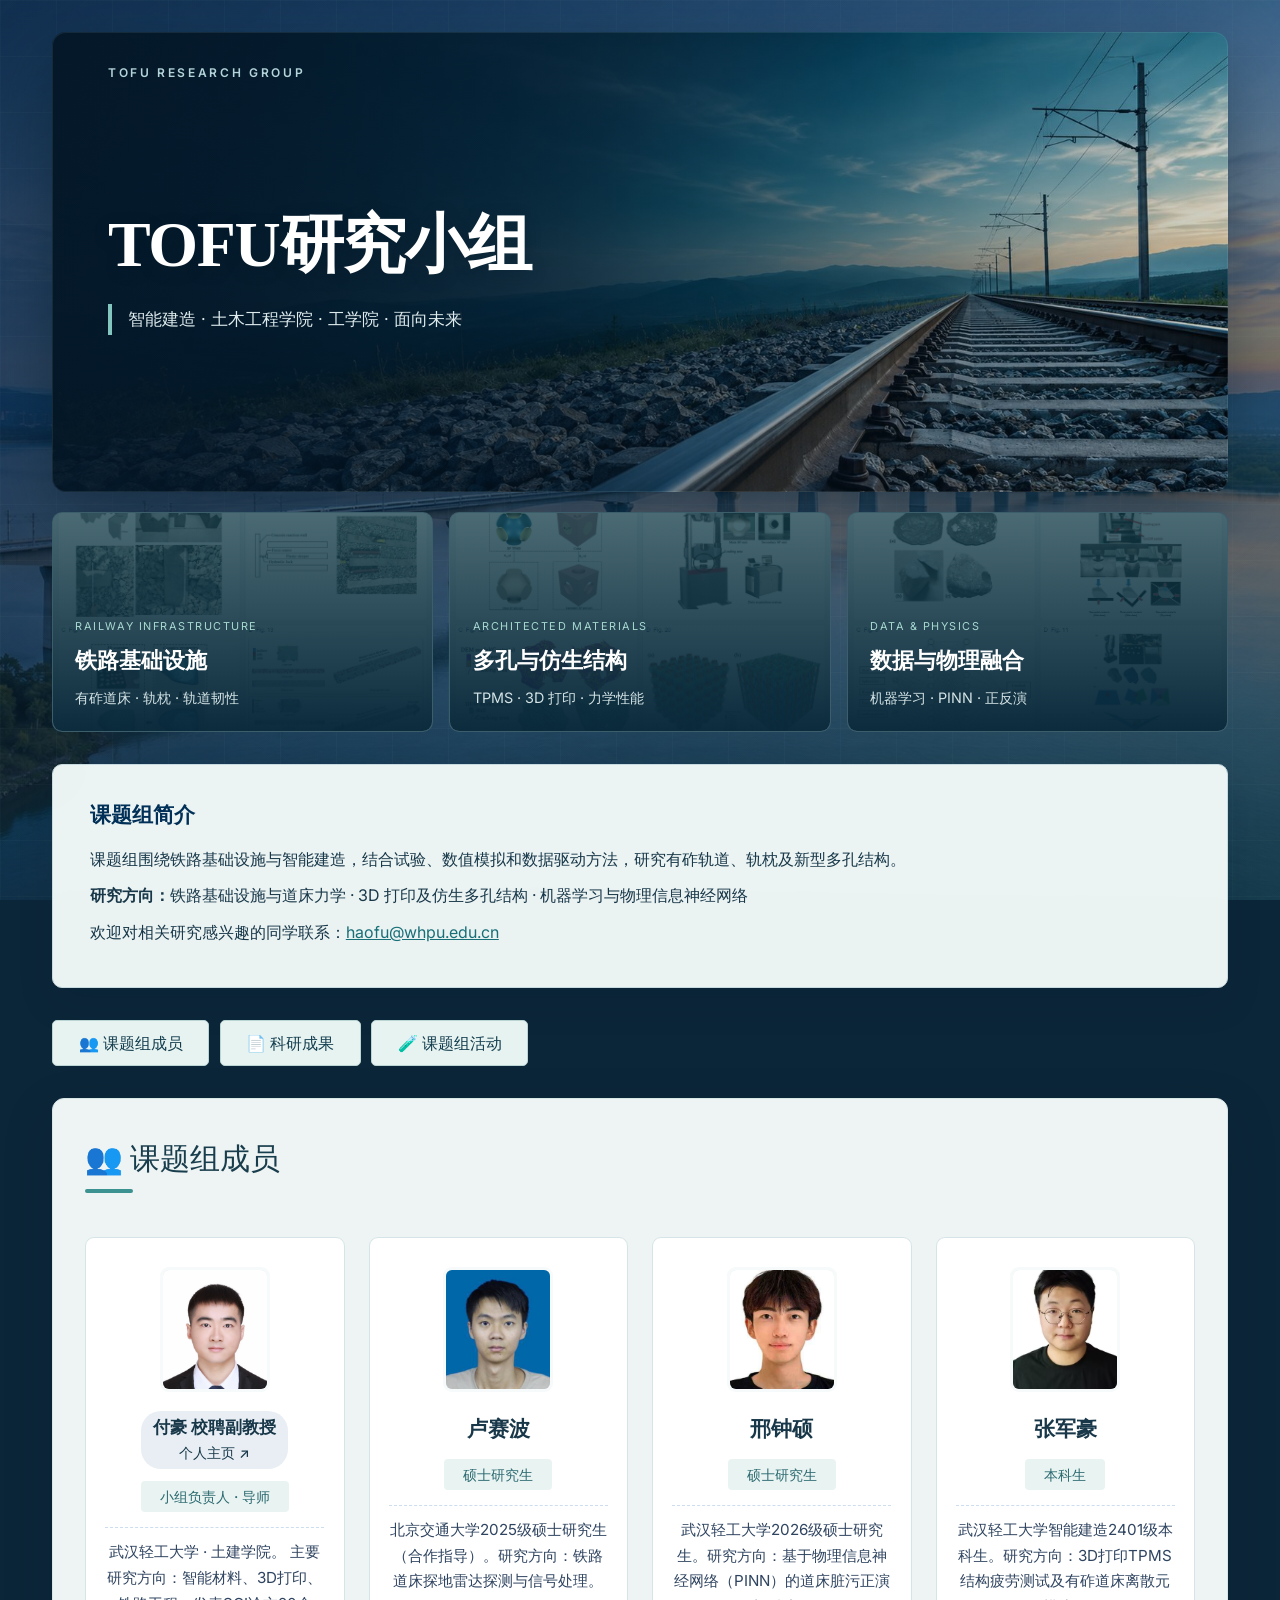
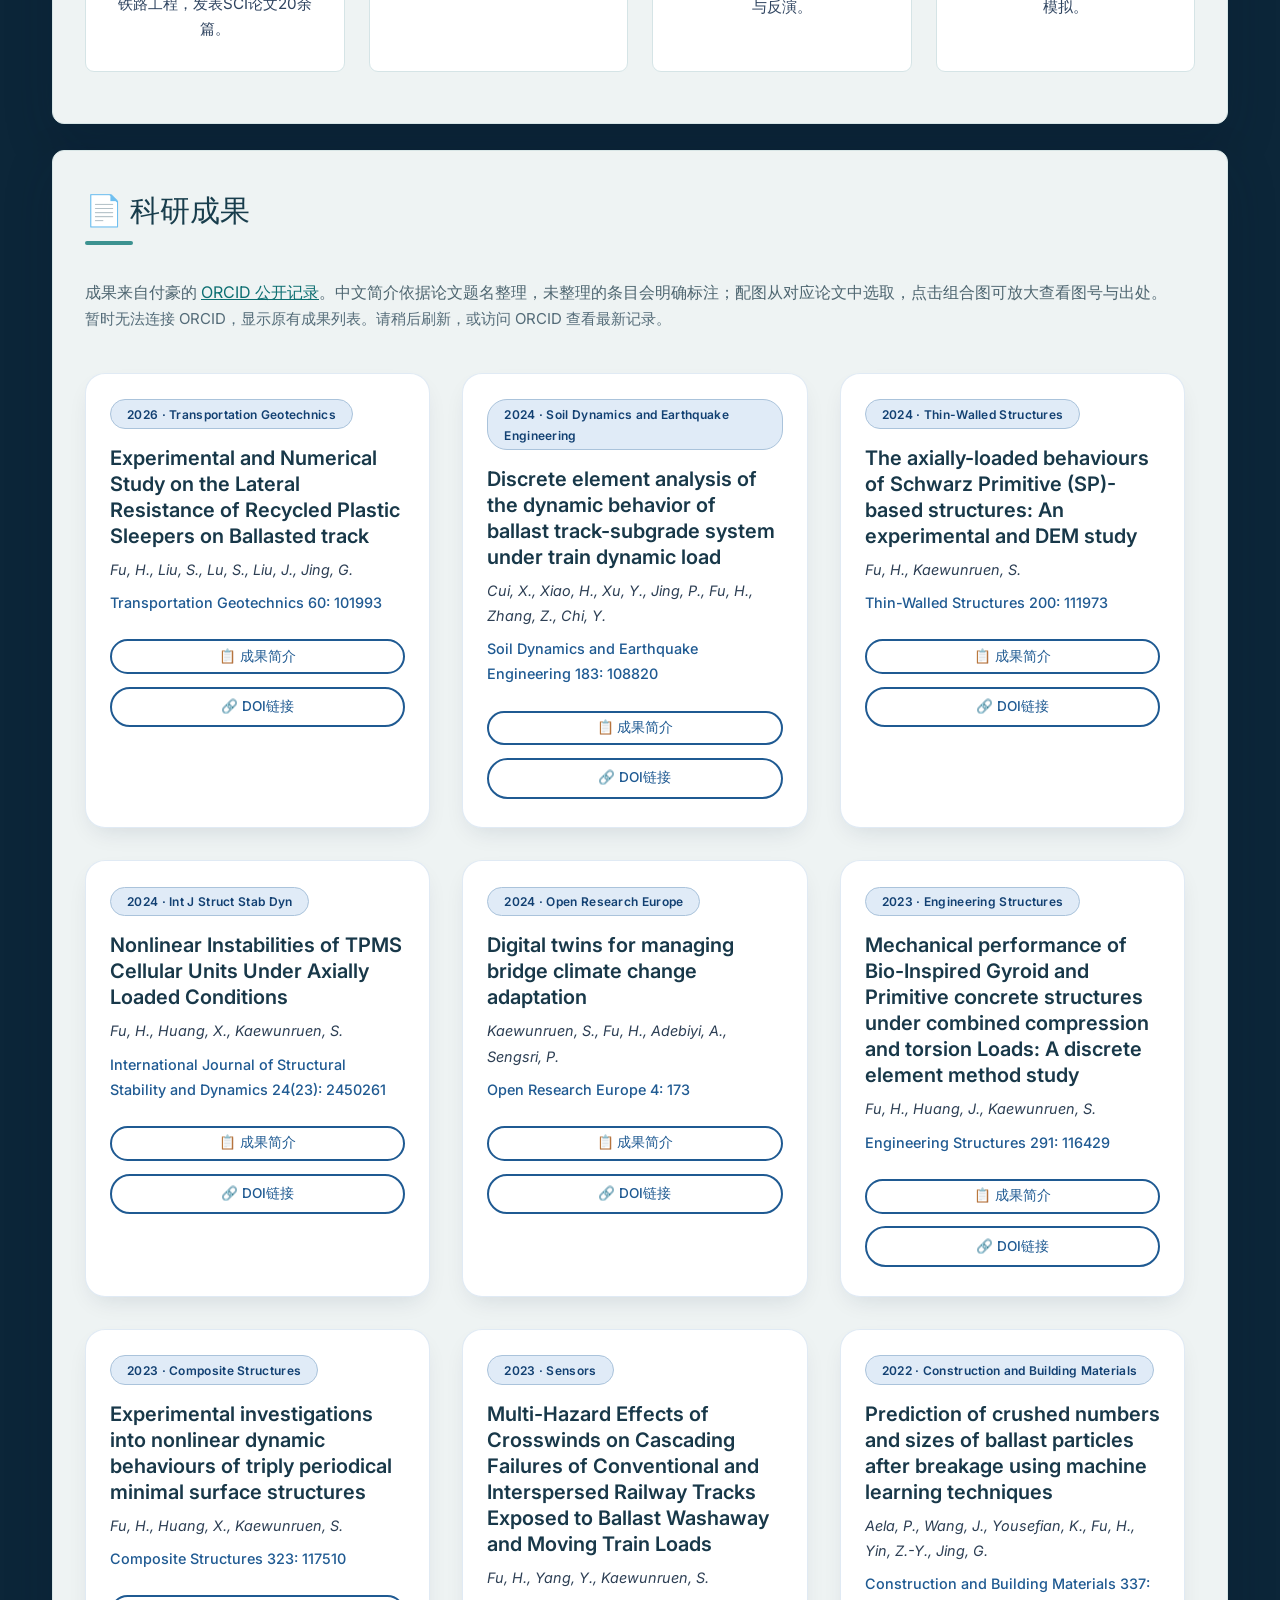
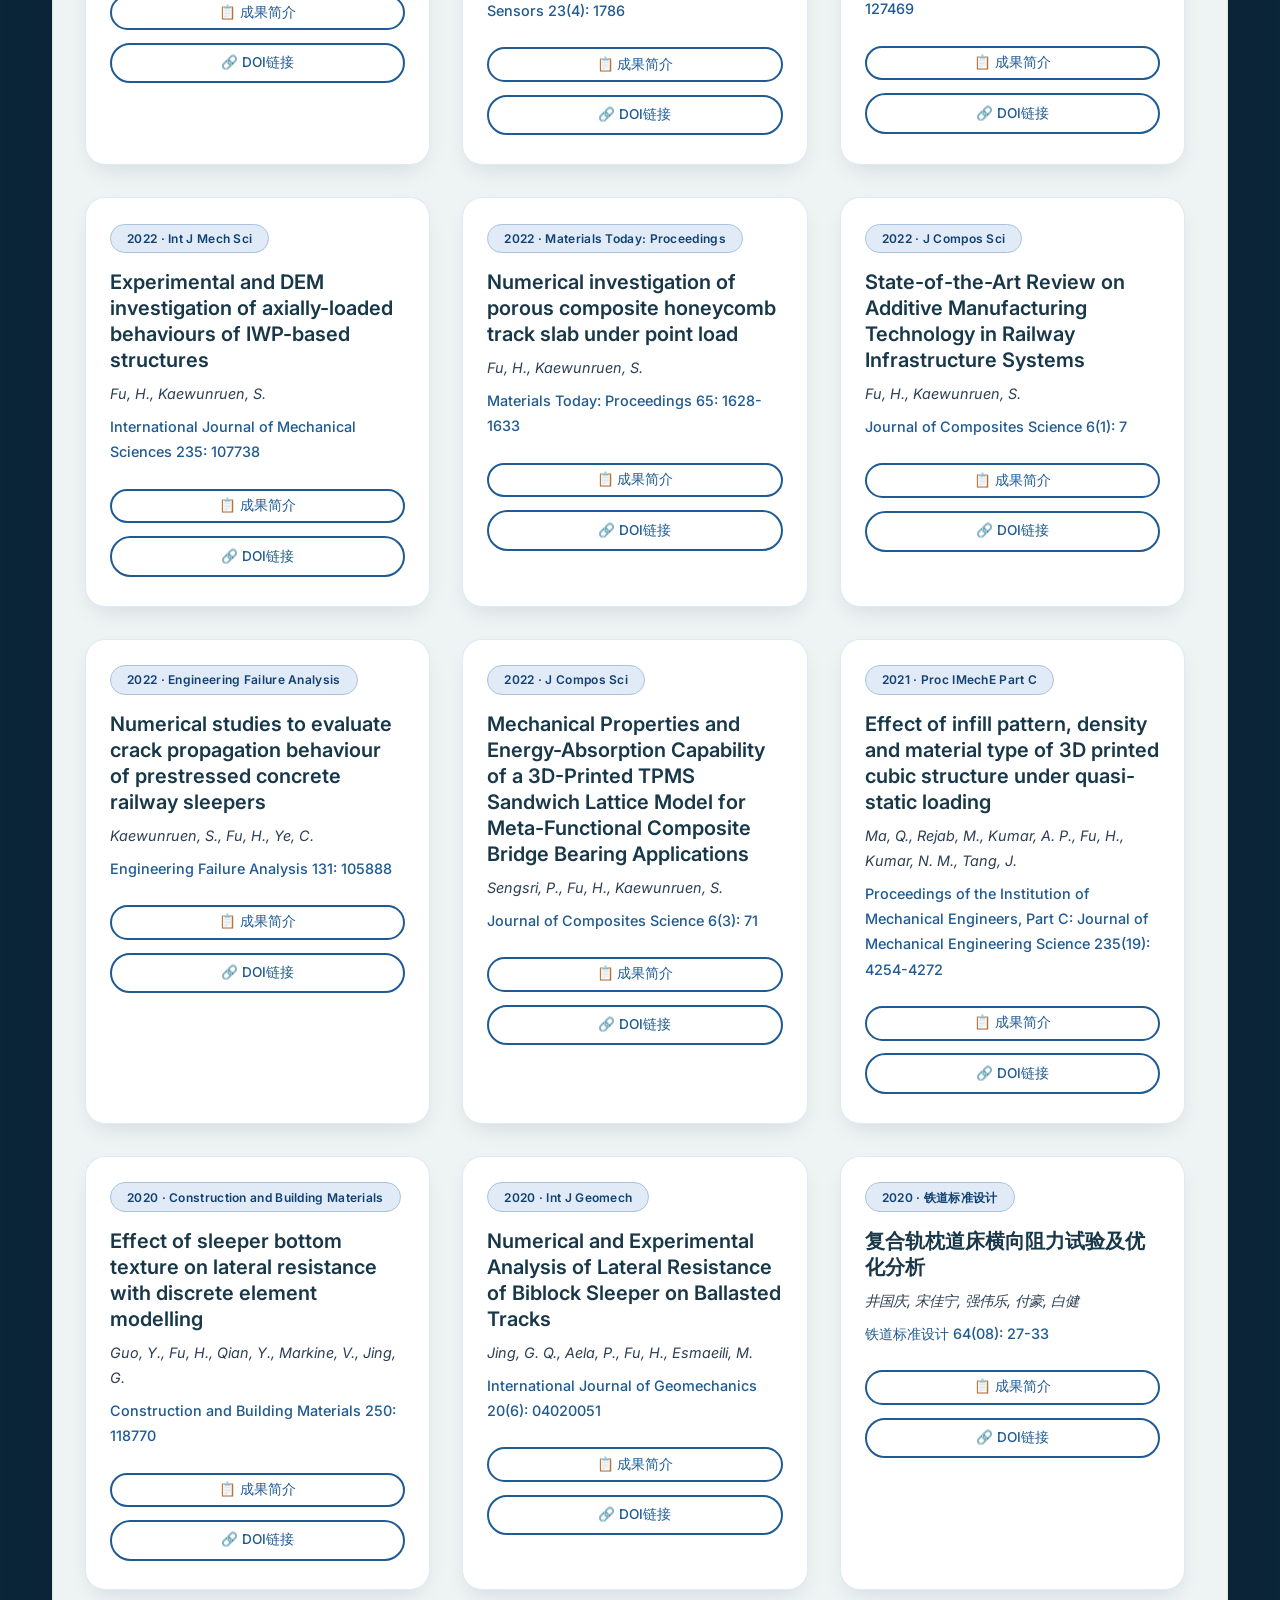
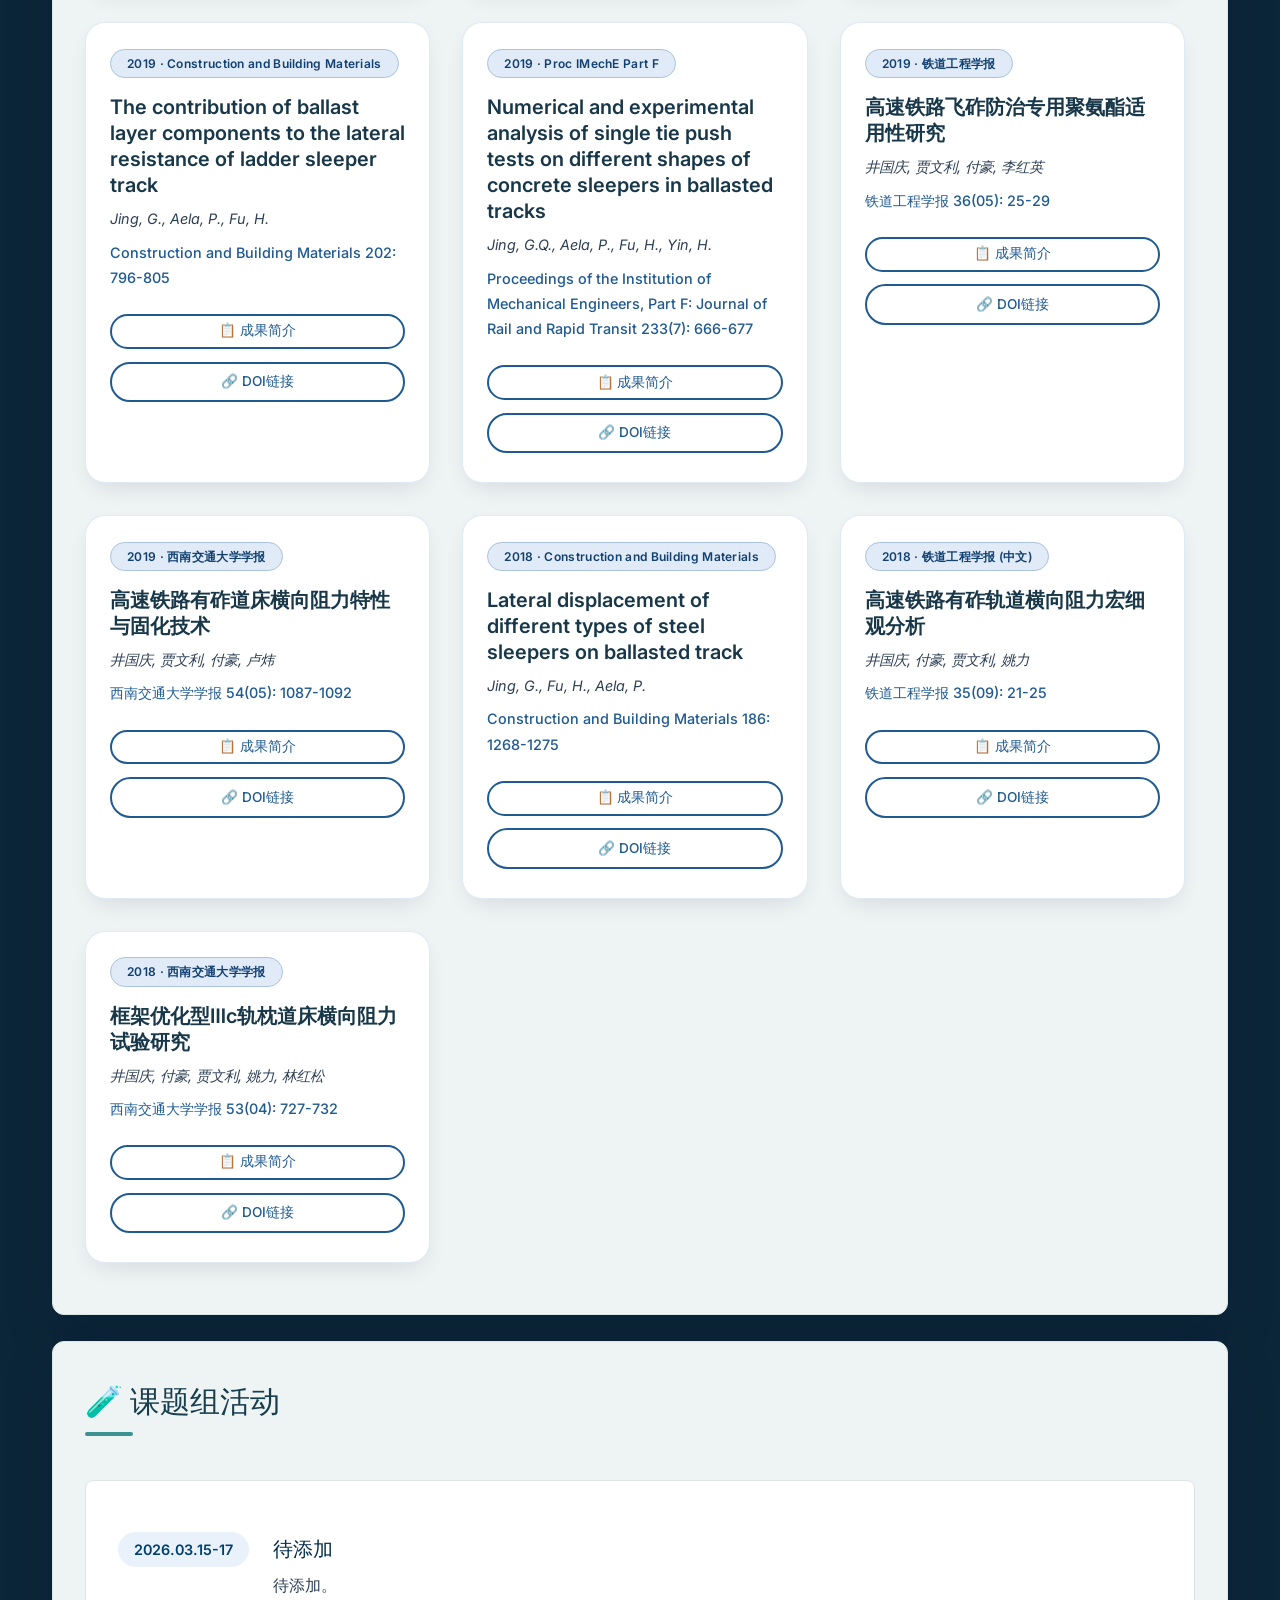
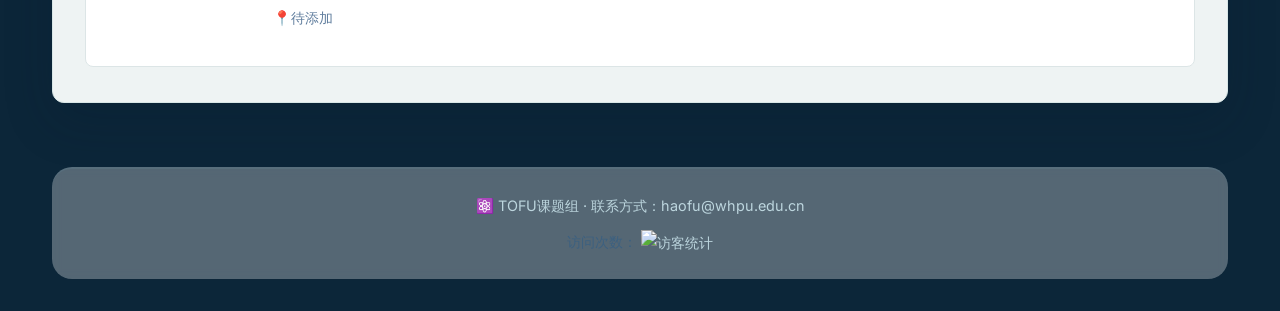
==== commit 74703391: "Fix header edge artifacts and restore interactive pointer ripples" ====
--- a/index.html
+++ b/index.html
@@ -1316,89 +1316,6 @@
         .activity-item:nth-child(n+5) { display: block; }
     }
 </style>
-<!-- 鼠标移动水波特效 - 柔和版 -->
-<canvas id="waveCanvas" style="position:fixed; top:0; left:0; width:100%; height:100%; pointer-events:none; z-index:9999;"></canvas>
-
-<script>
-// 鼠标水波特效 - 柔和版
-(function() {
-    const canvas = document.getElementById('waveCanvas');
-    const ctx = canvas.getContext('2d');
-    
-    let width = window.innerWidth;
-    let height = window.innerHeight;
-    let mouseX = width / 2;
-    let mouseY = height / 2;
-    let waves = [];
-    let lastTime = 0;
-    
-    function resize() {
-        width = window.innerWidth;
-        height = window.innerHeight;
-        canvas.width = width;
-        canvas.height = height;
-    }
-    resize();
-    
-    document.addEventListener('mousemove', function(e) {
-        mouseX = e.clientX;
-        mouseY = e.clientY;
-        
-        const now = Date.now();
-        if (now - lastTime > 50) {
-            waves.push({
-                x: mouseX,
-                y: mouseY,
-                radius: 3,
-                maxRadius: 60,
-                speed: 1.2,
-                alpha: 0.5,
-                lineWidth: 1.5
-            });
-            lastTime = now;
-        }
-        
-        if (waves.length > 40) {
-            waves = waves.slice(-40);
-        }
-    });
-    
-    window.addEventListener('resize', resize);
-    
-    function animate() {
-        ctx.clearRect(0, 0, width, height);
-        
-        for (let i = 0; i < waves.length; i++) {
-            const w = waves[i];
-            
-            w.radius += w.speed;
-            w.alpha -= 0.004;
-            
-            if (w.alpha <= 0 || w.radius >= w.maxRadius) continue;
-            
-            ctx.beginPath();
-            ctx.arc(w.x, w.y, w.radius, 0, Math.PI * 2);
-            ctx.strokeStyle = `rgba(70, 130, 230, ${w.alpha})`;
-            ctx.lineWidth = w.lineWidth;
-            ctx.stroke();
-            
-            if (w.radius > 20) {
-                ctx.beginPath();
-                ctx.arc(w.x, w.y, w.radius * 0.5, 0, Math.PI * 2);
-                ctx.strokeStyle = `rgba(100, 160, 255, ${w.alpha * 0.5})`;
-                ctx.lineWidth = w.lineWidth * 0.6;
-                ctx.stroke();
-            }
-        }
-        
-        waves = waves.filter(w => w.alpha > 0.01 && w.radius < w.maxRadius);
-        
-        requestAnimationFrame(animate);
-    }
-    
-    animate();
-})();
-</script>
 <!-- 粒子效果脚本 -->
 <script>
 (function() {
@@ -1534,5 +1451,6 @@
 
 <script src="orcid-works.js" defer></script>
 <link rel="stylesheet" href="site-theme.css">
+<script src="pointer-effects.js" defer></script>
 </body>
 </html>
--- a/site-theme.css
+++ b/site-theme.css
@@ -1,4 +1,4 @@
-:root{--ink:#183849;--teal:#267d80;--gold:#bba465;--paper:#f6faf9;--line:#dce6e8}html{scroll-behavior:smooth;scroll-padding-top:90px}body{background:#0c2639 url('images/railway-bridge-background.jpg') center/cover fixed!important;color:var(--ink);line-height:1.75}body::before{display:block!important;content:'';position:fixed;inset:0;width:100%;height:100%;z-index:-1;background:linear-gradient(140deg,rgba(5,23,39,.72),rgba(14,49,65,.5) 58%,rgba(17,57,66,.68));pointer-events:none}body::after{content:'';position:fixed;inset:0;z-index:-1;pointer-events:none;background-image:linear-gradient(#a6d9d408 1px,transparent 1px),linear-gradient(90deg,#a6d9d408 1px,transparent 1px);background-size:56px 56px}.floating-circles,#particle-canvas,#waveCanvas{display:none!important}.container{max-width:1240px;padding:2rem;margin:auto}.lab-header{min-height:460px;position:relative;background:linear-gradient(90deg,rgba(4,24,41,.9),rgba(5,31,48,.18)),url('images/railway-hero.jpg') center 58%/cover;border:1px solid #bed8df35;border-radius:14px;box-shadow:0 28px 70px #04172577;padding:4rem 3.5rem;overflow:hidden;margin-bottom:1.25rem}.lab-header::after{content:'TOFU RESEARCH GROUP';font:600 .75rem/1.5 Inter,sans-serif;letter-spacing:.22em;color:#b4d4da;position:absolute;top:2rem;left:3.5rem}.lab-name{font-family:Georgia,'Microsoft YaHei',serif;font-size:clamp(2.4rem,5vw,4.2rem);max-width:700px;text-shadow:0 4px 16px #031a2b55}.lab-affiliation{font-size:1.05rem;max-width:600px;color:#deebed;font-weight:400;line-height:1.8}.research-ribbon{display:grid;grid-template-columns:repeat(3,minmax(0,1fr));gap:1rem;margin:0 0 2rem}.research-tile{position:relative;display:block;min-height:220px;overflow:hidden;background:#123748;border:1px solid #c6e0e03b;border-radius:10px;color:white;text-decoration:none}.research-tile img{position:absolute;inset:0;width:100%;height:100%;object-fit:cover;opacity:.4;filter:saturate(.65);transition:transform .3s}.research-tile::after{content:'';position:absolute;inset:0;background:linear-gradient(0deg,#08283af5,#123e4866)}.research-tile>div{position:absolute;z-index:1;bottom:1.3rem;left:1.4rem;right:1rem}.research-tile span{font-size:.68rem;letter-spacing:.14em;color:#a7d9d0}.research-tile h2{font-size:1.35rem;margin:.3rem 0}.research-tile p{font-size:.9rem;color:#d4e4e6}.research-tile:hover img{transform:scale(1.04)}.image-guide{background:rgba(245,251,250,.96);border:1px solid #c6dadf;border-radius:10px;padding:2rem 2.3rem;box-shadow:0 15px 35px #031a2b22;font-size:1rem}.image-guide h4{font-size:1.3rem;margin-bottom:.7rem}.image-guide p{margin:.55rem 0}.image-guide a{color:#176f77}.section-nav{margin:2rem 0;gap:.65rem}.nav-item{background:#e7f3f1;color:#143e4f;border:1px solid #bbd5d4;border-radius:5px;box-shadow:none}.lab-page section{background:rgba(246,250,249,.97);padding:1.8rem 2rem 2.2rem;border:1px solid #d8e6e6;border-radius:12px;margin:1.6rem 0;box-shadow:0 18px 50px #041a2e33}.lab-page section>.section-title{margin:.25rem 0 1.25rem;font-size:1.9rem}.section-title:after{background:#3c9290;width:48px}.member-grid-container{padding-right:0}.member-grid{grid-template-columns:repeat(4,minmax(0,1fr))}.member-card{background:white;border-color:#d5e4e6;border-radius:9px;padding:1.8rem 1.2rem}.member-avatar{border-radius:9px;box-shadow:none;width:110px;height:125px;background:#d6e8e7;color:#2d686f}.member-desc{font-size:.95rem;line-height:1.7}.member-role{border-radius:4px;background:#e9f4f2;color:#2b6970}.orcid-list{grid-template-columns:repeat(2,minmax(0,1fr));gap:1.4rem}.orcid-work{border:1px solid #d4e3e5;box-shadow:0 6px 22px #17465809;border-radius:9px;background:#fff;display:flex;flex-direction:column;overflow:hidden}.orcid-work-body{padding:1.3rem 1.4rem 1.5rem;flex:1;display:flex;flex-direction:column}.orcid-work h3{font:600 1.13rem/1.5 Georgia,serif;color:#153c50;margin:.45rem 0 .6rem}.orcid-meta{font-size:.83rem;line-height:1.6;color:#317c7b}.orcid-summary{font-size:.95rem;line-height:1.8;min-height:0;margin-bottom:.5rem}.orcid-paper-link{margin-top:auto;padding-top:.7rem;align-self:flex-start}.paper-figure{background:#f0f5f6;border-bottom:1px solid #dde7e9}.montage-button{position:relative;display:block;border:0;padding:0;width:100%;background:#edf3f4;cursor:zoom-in}.paper-figure .montage-button img{display:block;width:100%;height:auto;aspect-ratio:4/3;object-fit:contain;transition:filter .2s}.montage-zoom{position:absolute;bottom:.7rem;right:.7rem;border-radius:4px;background:#103449e6;color:#fff;font:500 .78rem/1.5 Inter,'Microsoft YaHei',sans-serif;padding:.3rem .55rem;opacity:.94}.montage-button:hover img{filter:brightness(.97)}.paper-figure figcaption{display:flex;align-items:center;justify-content:space-between;gap:.5rem;flex-wrap:wrap;padding:.6rem .9rem;font-size:.78rem;color:#52707d}.figure-index{font:500 .75rem Inter,sans-serif;letter-spacing:.01em}.author-version{font-size:.72rem;border:1px solid #c6d9dc;padding:0 .3rem}.figure-unavailable{display:block;min-height:80px;padding:1.2rem;color:#617d88;font-size:.9rem}.figure-viewer{padding:1.6rem;border:1px solid #b9d0d7;border-radius:10px;max-width:min(1180px,94vw);width:94vw;max-height:94vh;margin:auto;color:#1b3e50;background:#f8fbfb;box-shadow:0 30px 100px #061e3b66}.figure-viewer::backdrop{background:#031726dc;backdrop-filter:blur(5px)}.figure-viewer h2{max-width:90%;font:600 1.15rem/1.5 Georgia,serif;margin:.3rem 0 1rem}.figure-viewer>img{display:block;width:100%;height:auto;max-height:70vh;object-fit:contain}.figure-viewer>p{font-size:.85rem;line-height:1.7;margin:.7rem 0}.figure-viewer>a{color:#166b74;font-size:.9rem}.viewer-close{position:absolute;right:1rem;top:1rem;min-height:36px;padding:.35rem .75rem;border:1px solid #b6cdd4;border-radius:4px;background:white;color:#254f61;cursor:pointer}.montage-button:focus-visible,.research-tile:focus-visible{outline:3px solid #d6ba70;outline-offset:3px}.lab-page .footer{color:#bdd6de;border-color:#61819150}.site-header{background:#0a273be8;border-color:#72909b44}.site-header .brand{color:#f0f8f8}.site-header .brand span,.site-header .nav-inner nav a,.site-header .lab-link{color:#bdd6dd}.site-header .lab-link{border-color:#6f949d}.profile-header{min-height:400px;padding:3rem;border-radius:12px;box-shadow:0 24px 60px #02182755;background:linear-gradient(90deg,#08283ded,#0b3246af 65%,#0d40514a),url('images/railway-bridge-background.jpg') center 64%/cover;border:1px solid #9cc3ce40}.profile-info h2{font-size:3.3rem}.profile-avatar{border:4px solid #d9eeecdd;box-shadow:0 15px 45px #03182c77}.profile-research-strip{display:grid;grid-template-columns:1.3fr 1fr 1fr;gap:1rem;padding:1.4rem;margin:-1rem 0 2rem;background:#11384c;border:1px solid #7fa8b344;border-radius:10px;color:white;align-items:center;overflow:hidden}.profile-research-strip>div{padding:.5rem .8rem}.profile-research-strip span{font-size:.65rem;letter-spacing:.15em;color:#9ed0ce}.profile-research-strip h2{font-size:1.3rem;margin:.6rem 0}.profile-research-strip p{font-size:.9rem;color:#c3d9de;line-height:1.7}.profile-research-strip a{display:inline-block;color:#e5f4ef;font-size:.9rem;margin-top:.7rem;text-underline-offset:4px}.profile-research-strip img{width:100%;aspect-ratio:4/3;object-fit:contain;border-radius:5px;background:#f4f8f8}.profile-page .section-title{color:#e9f3f4}.profile-page .section-title small{color:#9cbbc5}.profile-page .orcid-intro,.profile-page .orcid-status{color:#b8d1d9}.profile-page .orcid-header-link{color:#b9e1d8}.profile-page .footer{color:#b8ced6}.profile-page .contact-card,.profile-page .exp-grid{background:#f8fcfb;border-color:#d2e3e7}.profile-page .honor-box{background:#e8f3f2}.profile-page .orcid-work .orcid-meta{color:#317c7b}.profile-page .orcid-work .orcid-summary{color:#425b68}.profile-page .profile-info .subtitle{color:#dcebea}.profile-page .eyebrow{color:#9bd1cb}body:has(.figure-viewer[open]){overflow:hidden}
+:root{--ink:#183849;--teal:#267d80;--gold:#bba465;--paper:#f6faf9;--line:#dce6e8}html{scroll-behavior:smooth;scroll-padding-top:90px}body{background:#0c2639 url('images/railway-bridge-background.jpg') center/cover fixed!important;color:var(--ink);line-height:1.75}body::before{display:block!important;content:'';position:fixed;inset:0;width:100%;height:100%;z-index:-1;background:linear-gradient(140deg,rgba(5,23,39,.72),rgba(14,49,65,.5) 58%,rgba(17,57,66,.68));pointer-events:none}body::after{content:'';position:fixed;inset:0;z-index:-1;pointer-events:none;background-image:linear-gradient(#a6d9d408 1px,transparent 1px),linear-gradient(90deg,#a6d9d408 1px,transparent 1px);background-size:56px 56px}.floating-circles,#particle-canvas{display:none!important}.container{max-width:1240px;padding:2rem;margin:auto}.lab-header{min-height:460px;position:relative;background:linear-gradient(90deg,rgba(4,24,41,.9),rgba(5,31,48,.18)),url('images/railway-hero.jpg') center 58%/cover;border:1px solid #bed8df35;border-radius:14px;box-shadow:0 28px 70px #04172577;padding:4rem 3.5rem;overflow:hidden;margin-bottom:1.25rem}.lab-header::after{content:'TOFU RESEARCH GROUP';font:600 .75rem/1.5 Inter,sans-serif;letter-spacing:.22em;color:#b4d4da;position:absolute;top:2rem;left:3.5rem}.lab-name{font-family:Georgia,'Microsoft YaHei',serif;font-size:clamp(2.4rem,5vw,4.2rem);max-width:700px;text-shadow:0 4px 16px #031a2b55}.lab-affiliation{font-size:1.05rem;max-width:600px;color:#deebed;font-weight:400;line-height:1.8}.research-ribbon{display:grid;grid-template-columns:repeat(3,minmax(0,1fr));gap:1rem;margin:0 0 2rem}.research-tile{position:relative;display:block;min-height:220px;overflow:hidden;background:#123748;border:1px solid #c6e0e03b;border-radius:10px;color:white;text-decoration:none}.research-tile img{position:absolute;inset:0;width:100%;height:100%;object-fit:cover;opacity:.4;filter:saturate(.65);transition:transform .3s}.research-tile::after{content:'';position:absolute;inset:0;background:linear-gradient(0deg,#08283af5,#123e4866)}.research-tile>div{position:absolute;z-index:1;bottom:1.3rem;left:1.4rem;right:1rem}.research-tile span{font-size:.68rem;letter-spacing:.14em;color:#a7d9d0}.research-tile h2{font-size:1.35rem;margin:.3rem 0}.research-tile p{font-size:.9rem;color:#d4e4e6}.research-tile:hover img{transform:scale(1.04)}.image-guide{background:rgba(245,251,250,.96);border:1px solid #c6dadf;border-radius:10px;padding:2rem 2.3rem;box-shadow:0 15px 35px #031a2b22;font-size:1rem}.image-guide h4{font-size:1.3rem;margin-bottom:.7rem}.image-guide p{margin:.55rem 0}.image-guide a{color:#176f77}.section-nav{margin:2rem 0;gap:.65rem}.nav-item{background:#e7f3f1;color:#143e4f;border:1px solid #bbd5d4;border-radius:5px;box-shadow:none}.lab-page section{background:rgba(246,250,249,.97);padding:1.8rem 2rem 2.2rem;border:1px solid #d8e6e6;border-radius:12px;margin:1.6rem 0;box-shadow:0 18px 50px #041a2e33}.lab-page section>.section-title{margin:.25rem 0 1.25rem;font-size:1.9rem}.section-title:after{background:#3c9290;width:48px}.member-grid-container{padding-right:0}.member-grid{grid-template-columns:repeat(4,minmax(0,1fr))}.member-card{background:white;border-color:#d5e4e6;border-radius:9px;padding:1.8rem 1.2rem}.member-avatar{border-radius:9px;box-shadow:none;width:110px;height:125px;background:#d6e8e7;color:#2d686f}.member-desc{font-size:.95rem;line-height:1.7}.member-role{border-radius:4px;background:#e9f4f2;color:#2b6970}.orcid-list{grid-template-columns:repeat(2,minmax(0,1fr));gap:1.4rem}.orcid-work{border:1px solid #d4e3e5;box-shadow:0 6px 22px #17465809;border-radius:9px;background:#fff;display:flex;flex-direction:column;overflow:hidden}.orcid-work-body{padding:1.3rem 1.4rem 1.5rem;flex:1;display:flex;flex-direction:column}.orcid-work h3{font:600 1.13rem/1.5 Georgia,serif;color:#153c50;margin:.45rem 0 .6rem}.orcid-meta{font-size:.83rem;line-height:1.6;color:#317c7b}.orcid-summary{font-size:.95rem;line-height:1.8;min-height:0;margin-bottom:.5rem}.orcid-paper-link{margin-top:auto;padding-top:.7rem;align-self:flex-start}.paper-figure{background:#f0f5f6;border-bottom:1px solid #dde7e9}.montage-button{position:relative;display:block;border:0;padding:0;width:100%;background:#edf3f4;cursor:zoom-in}.paper-figure .montage-button img{display:block;width:100%;height:auto;aspect-ratio:4/3;object-fit:contain;transition:filter .2s}.montage-zoom{position:absolute;bottom:.7rem;right:.7rem;border-radius:4px;background:#103449e6;color:#fff;font:500 .78rem/1.5 Inter,'Microsoft YaHei',sans-serif;padding:.3rem .55rem;opacity:.94}.montage-button:hover img{filter:brightness(.97)}.paper-figure figcaption{display:flex;align-items:center;justify-content:space-between;gap:.5rem;flex-wrap:wrap;padding:.6rem .9rem;font-size:.78rem;color:#52707d}.figure-index{font:500 .75rem Inter,sans-serif;letter-spacing:.01em}.author-version{font-size:.72rem;border:1px solid #c6d9dc;padding:0 .3rem}.figure-unavailable{display:block;min-height:80px;padding:1.2rem;color:#617d88;font-size:.9rem}.figure-viewer{padding:1.6rem;border:1px solid #b9d0d7;border-radius:10px;max-width:min(1180px,94vw);width:94vw;max-height:94vh;margin:auto;color:#1b3e50;background:#f8fbfb;box-shadow:0 30px 100px #061e3b66}.figure-viewer::backdrop{background:#031726dc;backdrop-filter:blur(5px)}.figure-viewer h2{max-width:90%;font:600 1.15rem/1.5 Georgia,serif;margin:.3rem 0 1rem}.figure-viewer>img{display:block;width:100%;height:auto;max-height:70vh;object-fit:contain}.figure-viewer>p{font-size:.85rem;line-height:1.7;margin:.7rem 0}.figure-viewer>a{color:#166b74;font-size:.9rem}.viewer-close{position:absolute;right:1rem;top:1rem;min-height:36px;padding:.35rem .75rem;border:1px solid #b6cdd4;border-radius:4px;background:white;color:#254f61;cursor:pointer}.montage-button:focus-visible,.research-tile:focus-visible{outline:3px solid #d6ba70;outline-offset:3px}.lab-page .footer{color:#bdd6de;border-color:#61819150}.site-header{background:#0a273be8;border-color:#72909b44}.site-header .brand{color:#f0f8f8}.site-header .brand span,.site-header .nav-inner nav a,.site-header .lab-link{color:#bdd6dd}.site-header .lab-link{border-color:#6f949d}.profile-header{min-height:400px;padding:3rem;border-radius:12px;box-shadow:0 24px 60px #02182755;background:linear-gradient(90deg,#08283ded,#0b3246af 65%,#0d40514a),url('images/railway-bridge-background.jpg') center 64%/cover;border:1px solid #9cc3ce40}.profile-info h2{font-size:3.3rem}.profile-avatar{border:4px solid #d9eeecdd;box-shadow:0 15px 45px #03182c77}.profile-research-strip{display:grid;grid-template-columns:1.3fr 1fr 1fr;gap:1rem;padding:1.4rem;margin:-1rem 0 2rem;background:#11384c;border:1px solid #7fa8b344;border-radius:10px;color:white;align-items:center;overflow:hidden}.profile-research-strip>div{padding:.5rem .8rem}.profile-research-strip span{font-size:.65rem;letter-spacing:.15em;color:#9ed0ce}.profile-research-strip h2{font-size:1.3rem;margin:.6rem 0}.profile-research-strip p{font-size:.9rem;color:#c3d9de;line-height:1.7}.profile-research-strip a{display:inline-block;color:#e5f4ef;font-size:.9rem;margin-top:.7rem;text-underline-offset:4px}.profile-research-strip img{width:100%;aspect-ratio:4/3;object-fit:contain;border-radius:5px;background:#f4f8f8}.profile-page .section-title{color:#e9f3f4}.profile-page .section-title small{color:#9cbbc5}.profile-page .orcid-intro,.profile-page .orcid-status{color:#b8d1d9}.profile-page .orcid-header-link{color:#b9e1d8}.profile-page .footer{color:#b8ced6}.profile-page .contact-card,.profile-page .exp-grid{background:#f8fcfb;border-color:#d2e3e7}.profile-page .honor-box{background:#e8f3f2}.profile-page .orcid-work .orcid-meta{color:#317c7b}.profile-page .orcid-work .orcid-summary{color:#425b68}.profile-page .profile-info .subtitle{color:#dcebea}.profile-page .eyebrow{color:#9bd1cb}body:has(.figure-viewer[open]){overflow:hidden}
 @media(min-width:851px) and (max-width:1100px){.member-grid{grid-template-columns:repeat(2,minmax(0,1fr))}}
 @media(max-width:850px){.research-ribbon{gap:.7rem}.research-tile{min-height:200px}.research-tile>div{left:1rem}.research-tile h2{font-size:1.1rem}.member-grid{grid-template-columns:repeat(auto-fit,minmax(220px,1fr))}.profile-research-strip{grid-template-columns:1fr 1fr}.profile-research-strip>div{grid-column:1/-1}.profile-research-strip h2{margin:.2rem 0}.profile-research-strip>div p{display:inline}.profile-research-strip>div a{margin-left:1rem}}
 @media(max-width:640px){.container{padding:1rem}.lab-header{min-height:370px;padding:4rem 1.7rem 2rem;background-position:65% center}.lab-header::after{top:1.5rem;left:1.7rem;font-size:.65rem}.lab-name{font-size:2.6rem}.lab-affiliation{font-size:.95rem}.research-ribbon{grid-template-columns:1fr}.research-tile{min-height:155px}.research-tile img{object-position:center 40%}.research-tile>div{bottom:1rem;left:1.2rem}.research-tile h2{font-size:1.25rem}.research-tile p{font-size:.85rem}.image-guide{padding:1.5rem}.lab-page section{padding:1.3rem 1rem;margin:1.2rem 0}.lab-page section>.section-title{font-size:1.6rem}.orcid-list{grid-template-columns:1fr}.orcid-work h3{font-size:1.1rem}.orcid-work-body{padding:1.1rem 1.2rem}.profile-header{padding:2rem;gap:1.3rem}.profile-info h2{font-size:2.6rem}.profile-research-strip{padding:.8rem;gap:.6rem}.profile-research-strip>div{padding:.6rem}.profile-research-strip>div p{display:block}.profile-research-strip>div a{margin-left:0}.figure-viewer{padding:1rem}.figure-viewer h2{font-size:.95rem;max-width:84%}.viewer-close{font-size:.85rem;right:.65rem;top:.65rem}.figure-viewer>img{max-height:65vh}.paper-figure figcaption{font-size:.75rem}}
@@ -6,3 +6,8 @@
 .profile-page .container>h3{color:#dfedef!important}
 
 .member-name a{font-size:1.05rem;line-height:1.5}.member-name a small{font-size:.86rem;font-weight:500}
+
+/* The header has an opaque image: avoid backdrop-blur edge artifacts. */
+.lab-header{border:0;backdrop-filter:none;-webkit-backdrop-filter:none;background-clip:border-box;isolation:isolate;box-shadow:0 28px 70px #04172577,inset 0 0 0 1px #bed8df18}
+#pointer-effects{display:block;position:fixed;inset:0;width:100%;height:100%;pointer-events:none;z-index:9999}
+@media print{#pointer-effects{display:none}}
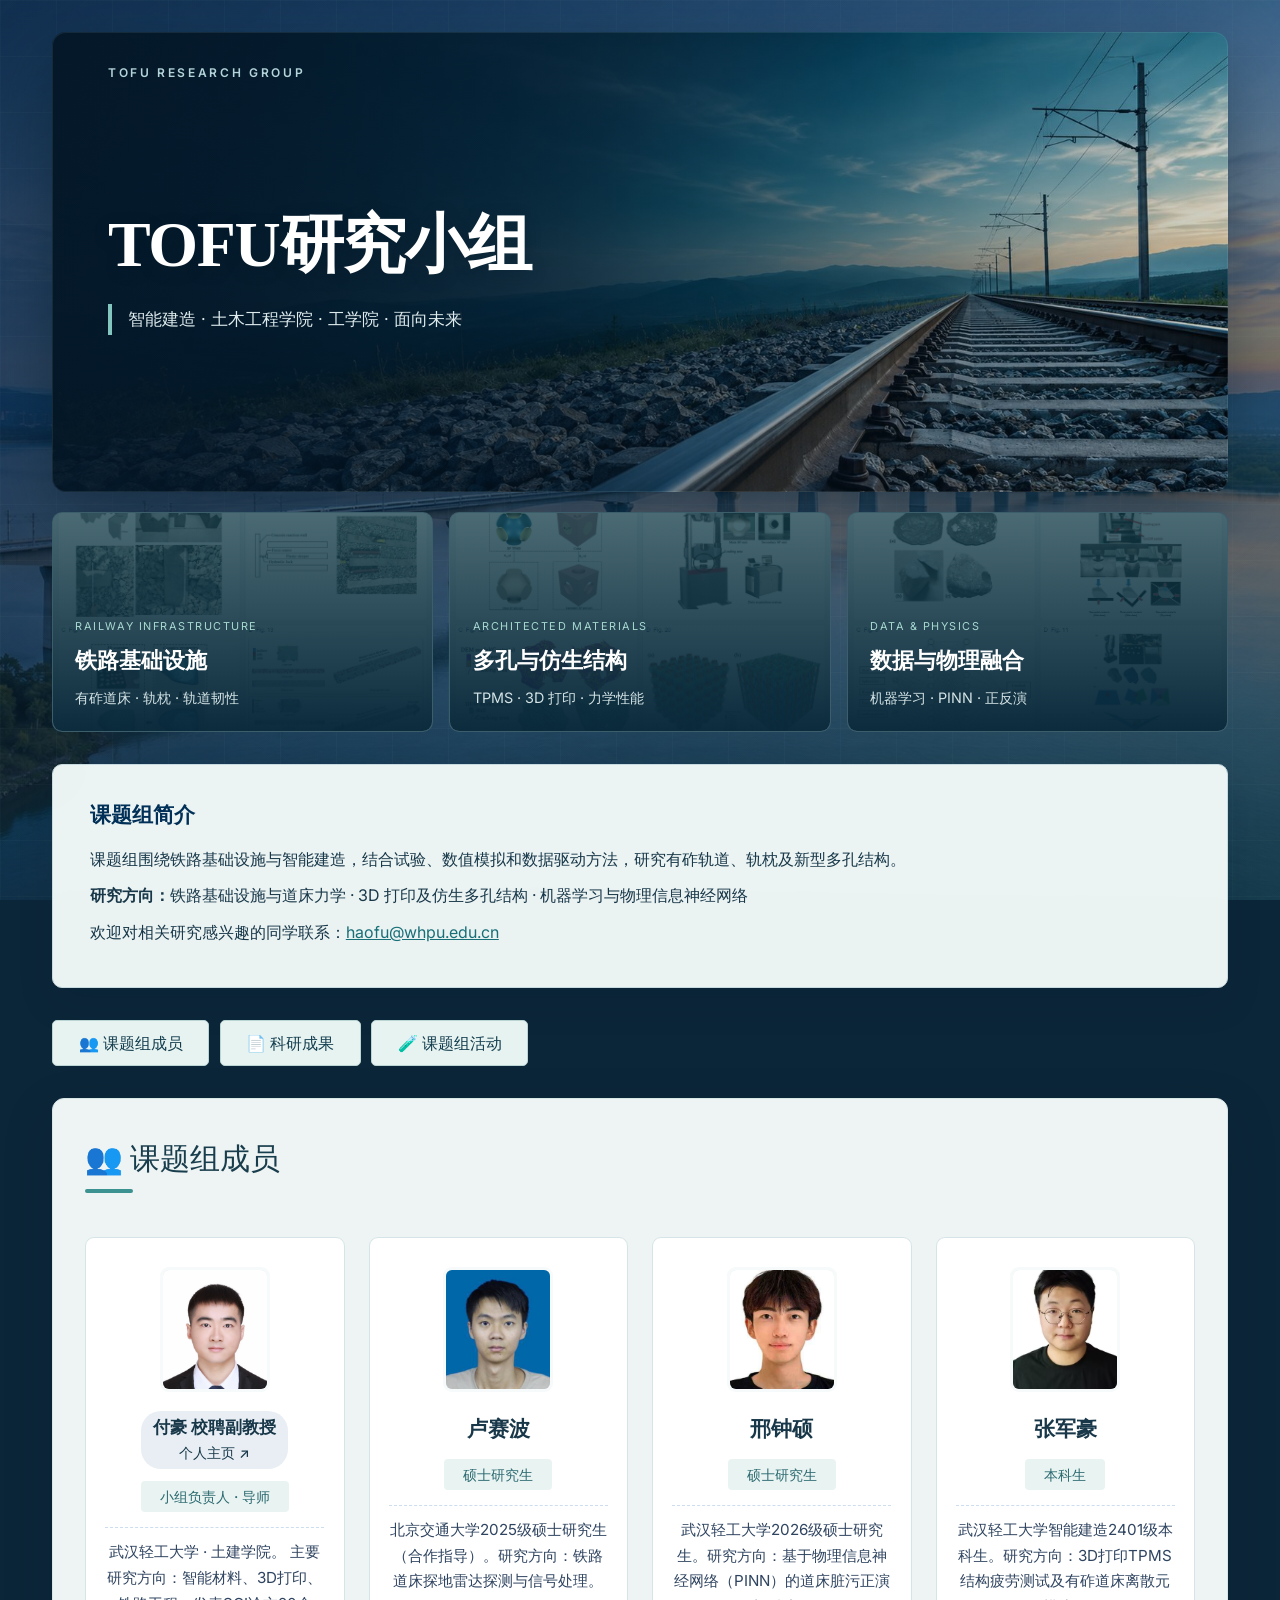
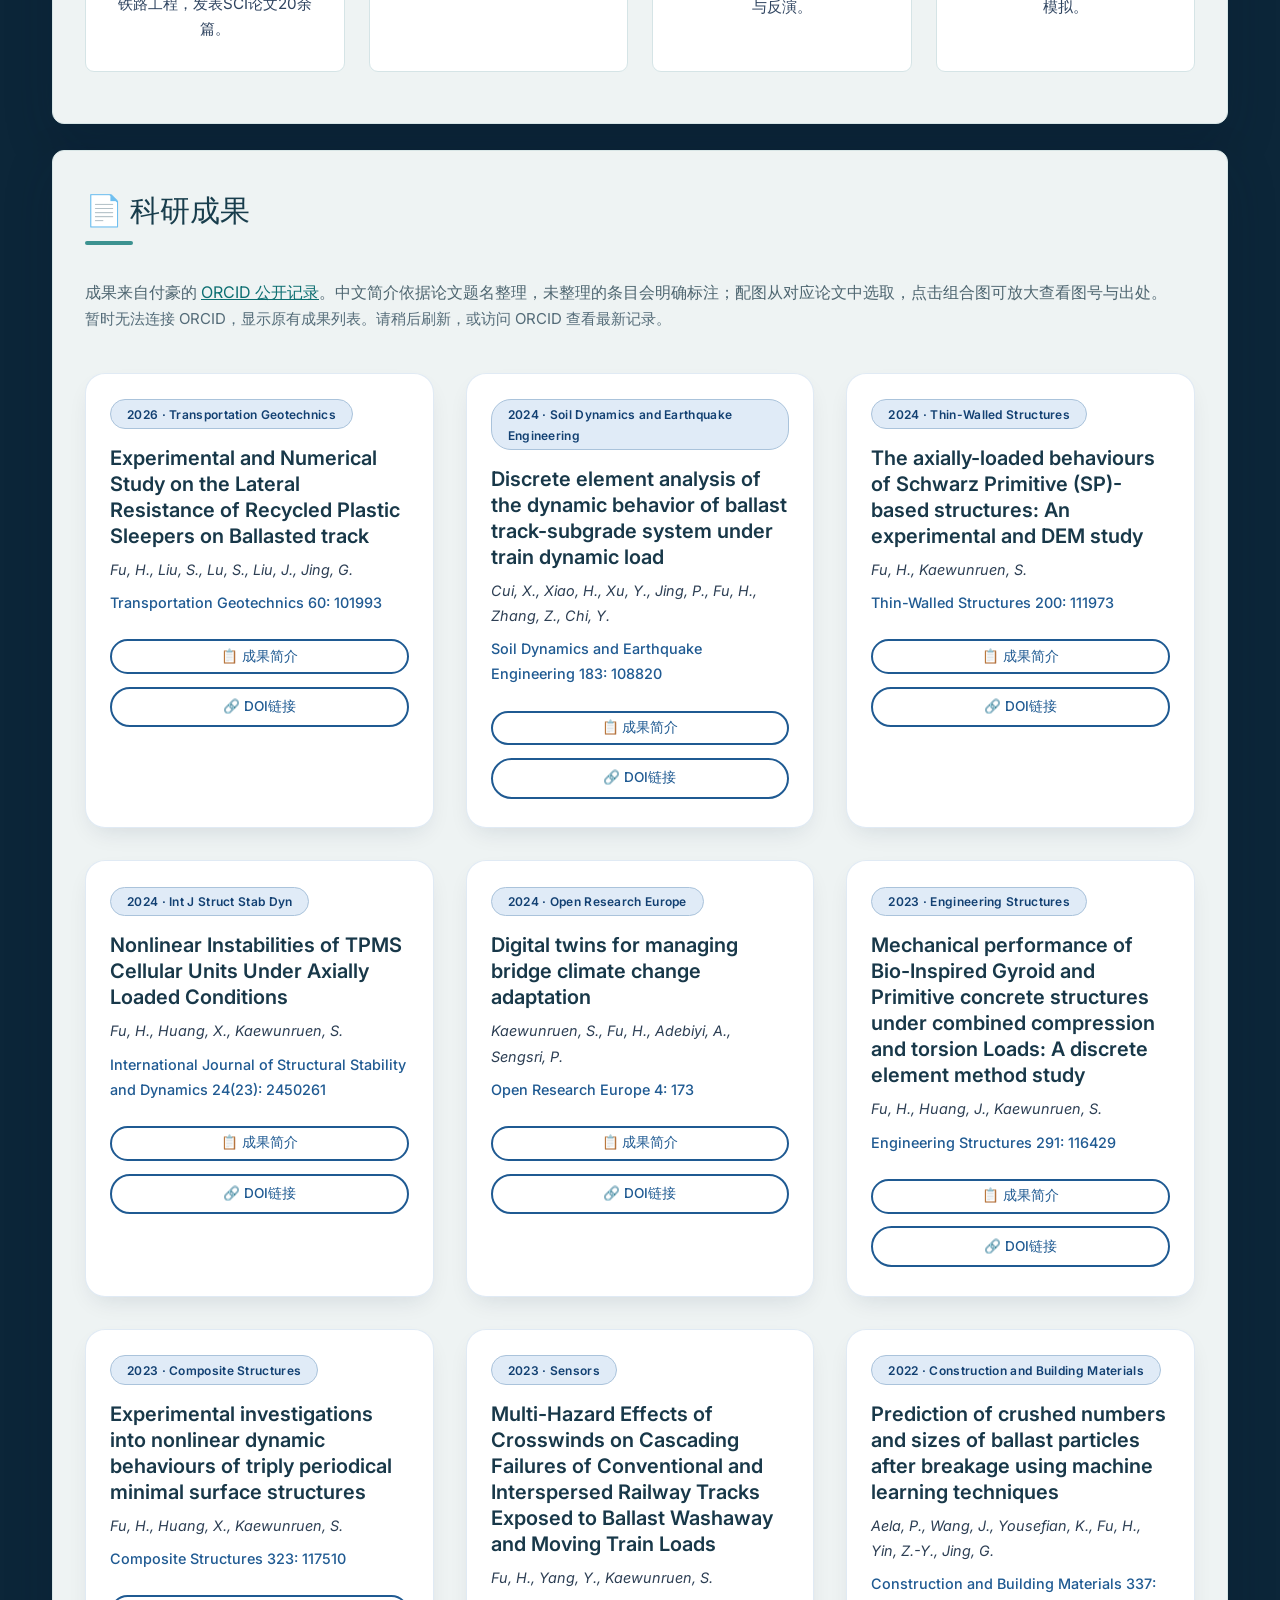
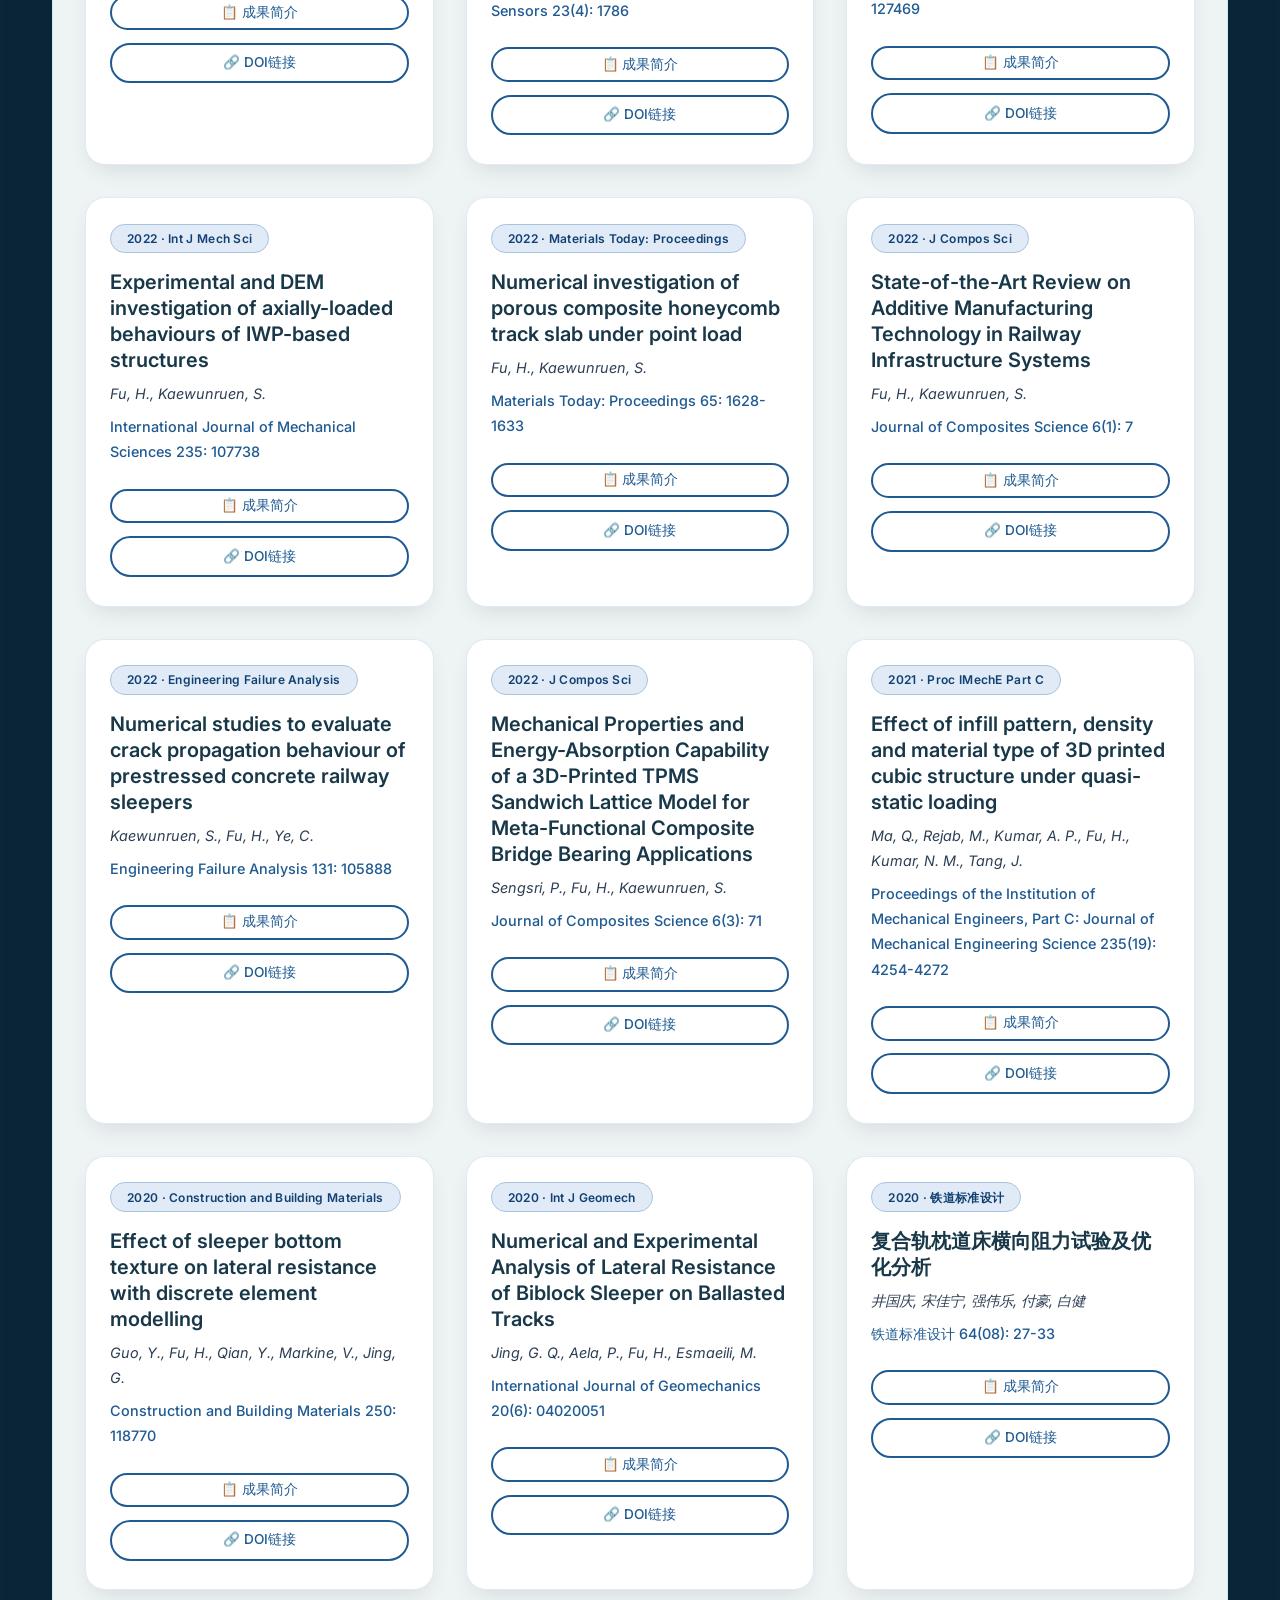
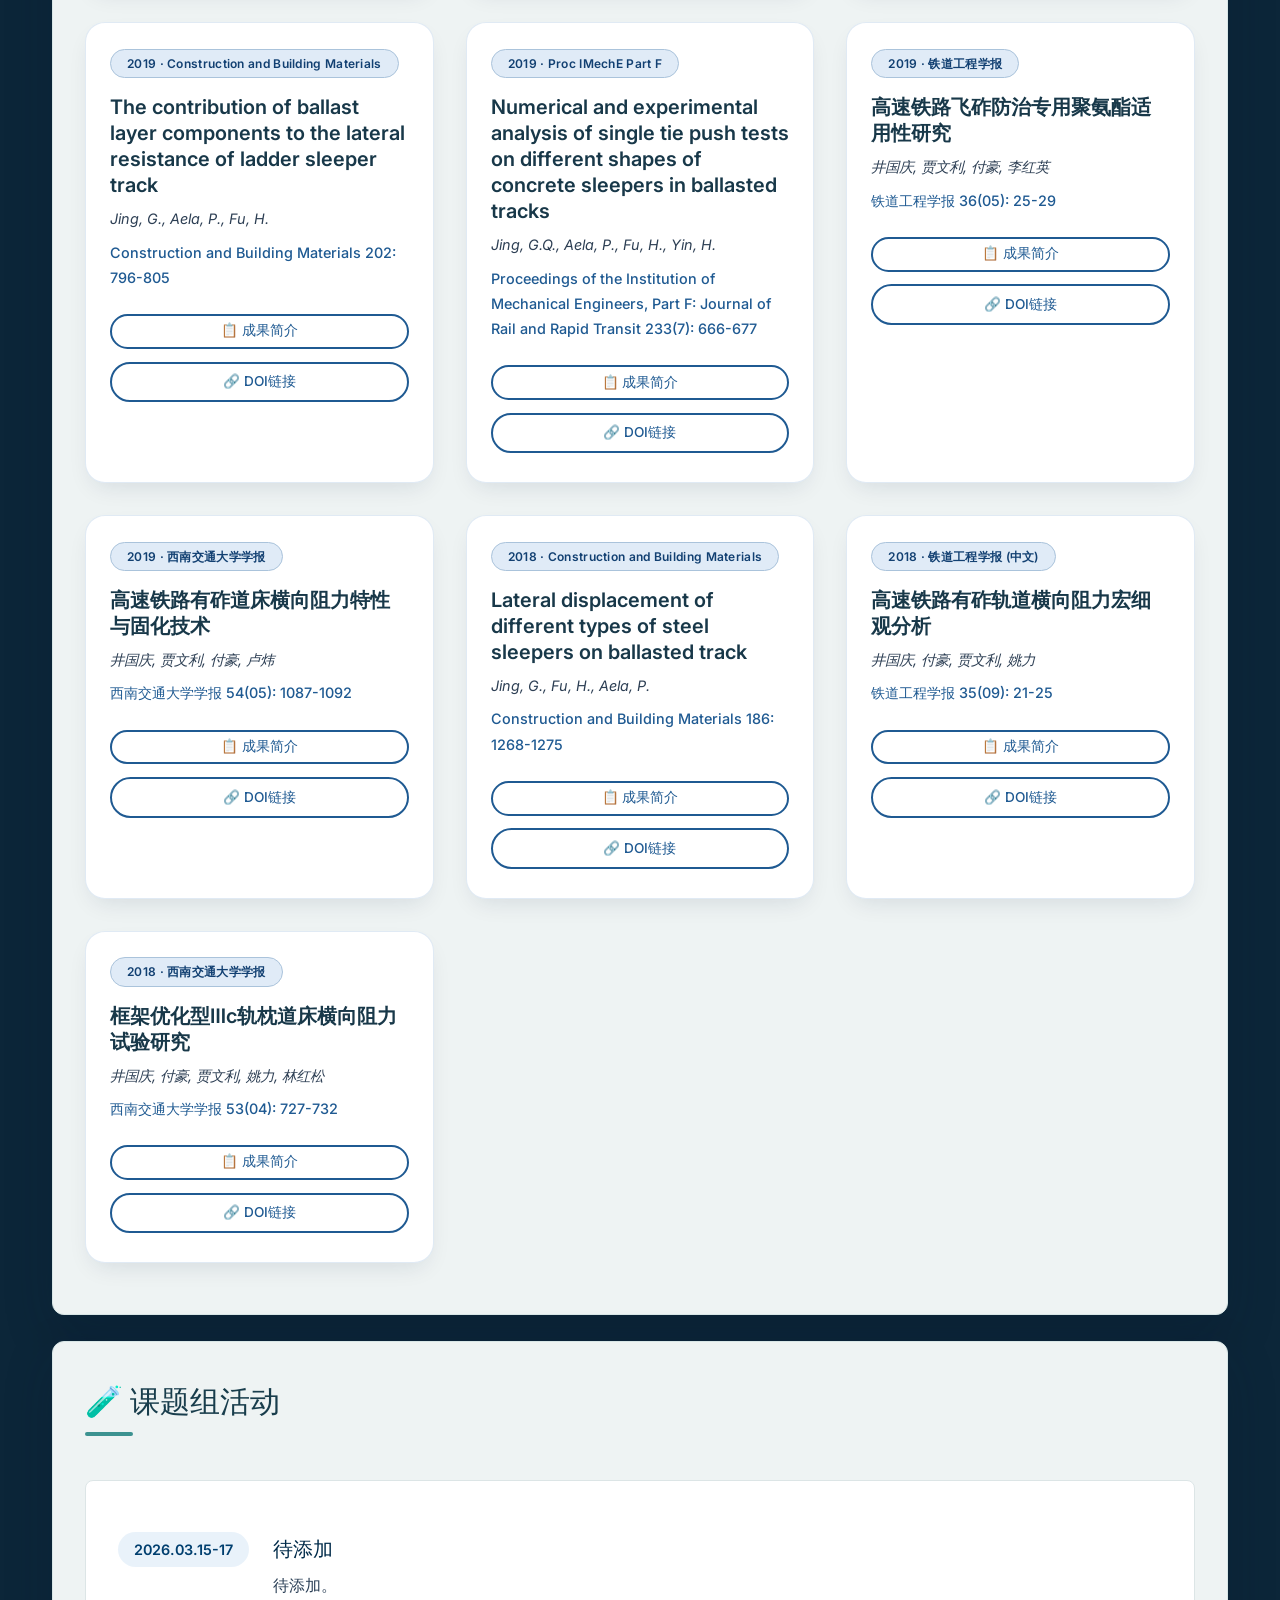
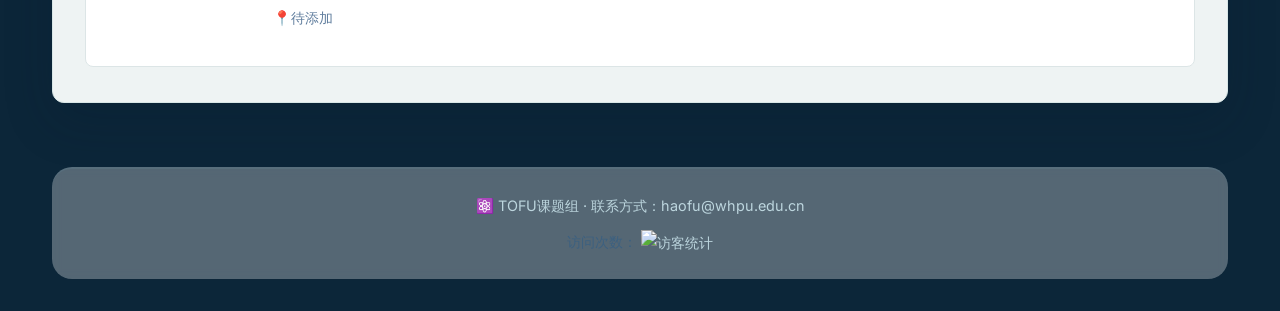
==== commit 80f947a0: "Fix mobile member and publication section overlap" ====
--- a/index.html
+++ b/index.html
@@ -238,8 +238,8 @@
         
         /* 课题组成员网格 - 带滚动条 */
         .member-grid-container {
-            max-height: 600px;
-            overflow-y: auto;
+            max-height: none;
+            overflow: visible;
             padding-right: 10px;
             margin: 2rem 0 1rem;
             border-radius: 18px;
@@ -329,8 +329,8 @@
         
         /* ===== 科研成果网格 ===== */
         .publication-grid-container {
-            max-height: 700px;
-            overflow-y: auto;
+            max-height: none;
+            overflow: visible;
             padding-right: 10px;
             margin: 2rem 0 1rem;
             border-radius: 18px;
@@ -1291,8 +1291,6 @@
         .pub-links { flex-direction: column; }
         .pub-link { width: 100%; }
         .btn-detail { width: 100%; }
-        .member-grid-container { max-height: 500px; }
-        .publication-grid-container { max-height: 600px; }
         .floating-circles div {
             opacity: 0.15;
         }
@@ -1450,7 +1448,7 @@
 </script>
 
 <script src="orcid-works.js" defer></script>
-<link rel="stylesheet" href="site-theme.css">
+<link rel="stylesheet" href="site-theme.css?v=20261125">
 <script src="pointer-effects.js" defer></script>
 </body>
 </html>
--- a/site-theme.css
+++ b/site-theme.css
@@ -1,4 +1,4 @@
-:root{--ink:#183849;--teal:#267d80;--gold:#bba465;--paper:#f6faf9;--line:#dce6e8}html{scroll-behavior:smooth;scroll-padding-top:90px}body{background:#0c2639 url('images/railway-bridge-background.jpg') center/cover fixed!important;color:var(--ink);line-height:1.75}body::before{display:block!important;content:'';position:fixed;inset:0;width:100%;height:100%;z-index:-1;background:linear-gradient(140deg,rgba(5,23,39,.72),rgba(14,49,65,.5) 58%,rgba(17,57,66,.68));pointer-events:none}body::after{content:'';position:fixed;inset:0;z-index:-1;pointer-events:none;background-image:linear-gradient(#a6d9d408 1px,transparent 1px),linear-gradient(90deg,#a6d9d408 1px,transparent 1px);background-size:56px 56px}.floating-circles,#particle-canvas{display:none!important}.container{max-width:1240px;padding:2rem;margin:auto}.lab-header{min-height:460px;position:relative;background:linear-gradient(90deg,rgba(4,24,41,.9),rgba(5,31,48,.18)),url('images/railway-hero.jpg') center 58%/cover;border:1px solid #bed8df35;border-radius:14px;box-shadow:0 28px 70px #04172577;padding:4rem 3.5rem;overflow:hidden;margin-bottom:1.25rem}.lab-header::after{content:'TOFU RESEARCH GROUP';font:600 .75rem/1.5 Inter,sans-serif;letter-spacing:.22em;color:#b4d4da;position:absolute;top:2rem;left:3.5rem}.lab-name{font-family:Georgia,'Microsoft YaHei',serif;font-size:clamp(2.4rem,5vw,4.2rem);max-width:700px;text-shadow:0 4px 16px #031a2b55}.lab-affiliation{font-size:1.05rem;max-width:600px;color:#deebed;font-weight:400;line-height:1.8}.research-ribbon{display:grid;grid-template-columns:repeat(3,minmax(0,1fr));gap:1rem;margin:0 0 2rem}.research-tile{position:relative;display:block;min-height:220px;overflow:hidden;background:#123748;border:1px solid #c6e0e03b;border-radius:10px;color:white;text-decoration:none}.research-tile img{position:absolute;inset:0;width:100%;height:100%;object-fit:cover;opacity:.4;filter:saturate(.65);transition:transform .3s}.research-tile::after{content:'';position:absolute;inset:0;background:linear-gradient(0deg,#08283af5,#123e4866)}.research-tile>div{position:absolute;z-index:1;bottom:1.3rem;left:1.4rem;right:1rem}.research-tile span{font-size:.68rem;letter-spacing:.14em;color:#a7d9d0}.research-tile h2{font-size:1.35rem;margin:.3rem 0}.research-tile p{font-size:.9rem;color:#d4e4e6}.research-tile:hover img{transform:scale(1.04)}.image-guide{background:rgba(245,251,250,.96);border:1px solid #c6dadf;border-radius:10px;padding:2rem 2.3rem;box-shadow:0 15px 35px #031a2b22;font-size:1rem}.image-guide h4{font-size:1.3rem;margin-bottom:.7rem}.image-guide p{margin:.55rem 0}.image-guide a{color:#176f77}.section-nav{margin:2rem 0;gap:.65rem}.nav-item{background:#e7f3f1;color:#143e4f;border:1px solid #bbd5d4;border-radius:5px;box-shadow:none}.lab-page section{background:rgba(246,250,249,.97);padding:1.8rem 2rem 2.2rem;border:1px solid #d8e6e6;border-radius:12px;margin:1.6rem 0;box-shadow:0 18px 50px #041a2e33}.lab-page section>.section-title{margin:.25rem 0 1.25rem;font-size:1.9rem}.section-title:after{background:#3c9290;width:48px}.member-grid-container{padding-right:0}.member-grid{grid-template-columns:repeat(4,minmax(0,1fr))}.member-card{background:white;border-color:#d5e4e6;border-radius:9px;padding:1.8rem 1.2rem}.member-avatar{border-radius:9px;box-shadow:none;width:110px;height:125px;background:#d6e8e7;color:#2d686f}.member-desc{font-size:.95rem;line-height:1.7}.member-role{border-radius:4px;background:#e9f4f2;color:#2b6970}.orcid-list{grid-template-columns:repeat(2,minmax(0,1fr));gap:1.4rem}.orcid-work{border:1px solid #d4e3e5;box-shadow:0 6px 22px #17465809;border-radius:9px;background:#fff;display:flex;flex-direction:column;overflow:hidden}.orcid-work-body{padding:1.3rem 1.4rem 1.5rem;flex:1;display:flex;flex-direction:column}.orcid-work h3{font:600 1.13rem/1.5 Georgia,serif;color:#153c50;margin:.45rem 0 .6rem}.orcid-meta{font-size:.83rem;line-height:1.6;color:#317c7b}.orcid-summary{font-size:.95rem;line-height:1.8;min-height:0;margin-bottom:.5rem}.orcid-paper-link{margin-top:auto;padding-top:.7rem;align-self:flex-start}.paper-figure{background:#f0f5f6;border-bottom:1px solid #dde7e9}.montage-button{position:relative;display:block;border:0;padding:0;width:100%;background:#edf3f4;cursor:zoom-in}.paper-figure .montage-button img{display:block;width:100%;height:auto;aspect-ratio:4/3;object-fit:contain;transition:filter .2s}.montage-zoom{position:absolute;bottom:.7rem;right:.7rem;border-radius:4px;background:#103449e6;color:#fff;font:500 .78rem/1.5 Inter,'Microsoft YaHei',sans-serif;padding:.3rem .55rem;opacity:.94}.montage-button:hover img{filter:brightness(.97)}.paper-figure figcaption{display:flex;align-items:center;justify-content:space-between;gap:.5rem;flex-wrap:wrap;padding:.6rem .9rem;font-size:.78rem;color:#52707d}.figure-index{font:500 .75rem Inter,sans-serif;letter-spacing:.01em}.author-version{font-size:.72rem;border:1px solid #c6d9dc;padding:0 .3rem}.figure-unavailable{display:block;min-height:80px;padding:1.2rem;color:#617d88;font-size:.9rem}.figure-viewer{padding:1.6rem;border:1px solid #b9d0d7;border-radius:10px;max-width:min(1180px,94vw);width:94vw;max-height:94vh;margin:auto;color:#1b3e50;background:#f8fbfb;box-shadow:0 30px 100px #061e3b66}.figure-viewer::backdrop{background:#031726dc;backdrop-filter:blur(5px)}.figure-viewer h2{max-width:90%;font:600 1.15rem/1.5 Georgia,serif;margin:.3rem 0 1rem}.figure-viewer>img{display:block;width:100%;height:auto;max-height:70vh;object-fit:contain}.figure-viewer>p{font-size:.85rem;line-height:1.7;margin:.7rem 0}.figure-viewer>a{color:#166b74;font-size:.9rem}.viewer-close{position:absolute;right:1rem;top:1rem;min-height:36px;padding:.35rem .75rem;border:1px solid #b6cdd4;border-radius:4px;background:white;color:#254f61;cursor:pointer}.montage-button:focus-visible,.research-tile:focus-visible{outline:3px solid #d6ba70;outline-offset:3px}.lab-page .footer{color:#bdd6de;border-color:#61819150}.site-header{background:#0a273be8;border-color:#72909b44}.site-header .brand{color:#f0f8f8}.site-header .brand span,.site-header .nav-inner nav a,.site-header .lab-link{color:#bdd6dd}.site-header .lab-link{border-color:#6f949d}.profile-header{min-height:400px;padding:3rem;border-radius:12px;box-shadow:0 24px 60px #02182755;background:linear-gradient(90deg,#08283ded,#0b3246af 65%,#0d40514a),url('images/railway-bridge-background.jpg') center 64%/cover;border:1px solid #9cc3ce40}.profile-info h2{font-size:3.3rem}.profile-avatar{border:4px solid #d9eeecdd;box-shadow:0 15px 45px #03182c77}.profile-research-strip{display:grid;grid-template-columns:1.3fr 1fr 1fr;gap:1rem;padding:1.4rem;margin:-1rem 0 2rem;background:#11384c;border:1px solid #7fa8b344;border-radius:10px;color:white;align-items:center;overflow:hidden}.profile-research-strip>div{padding:.5rem .8rem}.profile-research-strip span{font-size:.65rem;letter-spacing:.15em;color:#9ed0ce}.profile-research-strip h2{font-size:1.3rem;margin:.6rem 0}.profile-research-strip p{font-size:.9rem;color:#c3d9de;line-height:1.7}.profile-research-strip a{display:inline-block;color:#e5f4ef;font-size:.9rem;margin-top:.7rem;text-underline-offset:4px}.profile-research-strip img{width:100%;aspect-ratio:4/3;object-fit:contain;border-radius:5px;background:#f4f8f8}.profile-page .section-title{color:#e9f3f4}.profile-page .section-title small{color:#9cbbc5}.profile-page .orcid-intro,.profile-page .orcid-status{color:#b8d1d9}.profile-page .orcid-header-link{color:#b9e1d8}.profile-page .footer{color:#b8ced6}.profile-page .contact-card,.profile-page .exp-grid{background:#f8fcfb;border-color:#d2e3e7}.profile-page .honor-box{background:#e8f3f2}.profile-page .orcid-work .orcid-meta{color:#317c7b}.profile-page .orcid-work .orcid-summary{color:#425b68}.profile-page .profile-info .subtitle{color:#dcebea}.profile-page .eyebrow{color:#9bd1cb}body:has(.figure-viewer[open]){overflow:hidden}
+:root{--ink:#183849;--teal:#267d80;--gold:#bba465;--paper:#f6faf9;--line:#dce6e8}html{scroll-behavior:smooth;scroll-padding-top:90px}body{background:#0c2639 url('images/railway-bridge-background.jpg') center/cover fixed!important;color:var(--ink);line-height:1.75}body::before{display:block!important;content:'';position:fixed;inset:0;width:100%;height:100%;z-index:-1;background:linear-gradient(140deg,rgba(5,23,39,.72),rgba(14,49,65,.5) 58%,rgba(17,57,66,.68));pointer-events:none}body::after{content:'';position:fixed;inset:0;z-index:-1;pointer-events:none;background-image:linear-gradient(#a6d9d408 1px,transparent 1px),linear-gradient(90deg,#a6d9d408 1px,transparent 1px);background-size:56px 56px}.floating-circles,#particle-canvas{display:none!important}.container{max-width:1240px;padding:2rem;margin:auto}.lab-header{min-height:460px;position:relative;background:linear-gradient(90deg,rgba(4,24,41,.9),rgba(5,31,48,.18)),url('images/railway-hero.jpg') center 58%/cover;border:1px solid #bed8df35;border-radius:14px;box-shadow:0 28px 70px #04172577;padding:4rem 3.5rem;overflow:hidden;margin-bottom:1.25rem}.lab-header::after{content:'TOFU RESEARCH GROUP';font:600 .75rem/1.5 Inter,sans-serif;letter-spacing:.22em;color:#b4d4da;position:absolute;top:2rem;left:3.5rem}.lab-name{font-family:Georgia,'Microsoft YaHei',serif;font-size:clamp(2.4rem,5vw,4.2rem);max-width:700px;text-shadow:0 4px 16px #031a2b55}.lab-affiliation{font-size:1.05rem;max-width:600px;color:#deebed;font-weight:400;line-height:1.8}.research-ribbon{display:grid;grid-template-columns:repeat(3,minmax(0,1fr));gap:1rem;margin:0 0 2rem}.research-tile{position:relative;display:block;min-height:220px;overflow:hidden;background:#123748;border:1px solid #c6e0e03b;border-radius:10px;color:white;text-decoration:none}.research-tile img{position:absolute;inset:0;width:100%;height:100%;object-fit:cover;opacity:.4;filter:saturate(.65);transition:transform .3s}.research-tile::after{content:'';position:absolute;inset:0;background:linear-gradient(0deg,#08283af5,#123e4866)}.research-tile>div{position:absolute;z-index:1;bottom:1.3rem;left:1.4rem;right:1rem}.research-tile span{font-size:.68rem;letter-spacing:.14em;color:#a7d9d0}.research-tile h2{font-size:1.35rem;margin:.3rem 0}.research-tile p{font-size:.9rem;color:#d4e4e6}.research-tile:hover img{transform:scale(1.04)}.image-guide{background:rgba(245,251,250,.96);border:1px solid #c6dadf;border-radius:10px;padding:2rem 2.3rem;box-shadow:0 15px 35px #031a2b22;font-size:1rem}.image-guide h4{font-size:1.3rem;margin-bottom:.7rem}.image-guide p{margin:.55rem 0}.image-guide a{color:#176f77}.section-nav{margin:2rem 0;gap:.65rem}.nav-item{background:#e7f3f1;color:#143e4f;border:1px solid #bbd5d4;border-radius:5px;box-shadow:none}.lab-page section{background:rgba(246,250,249,.97);padding:1.8rem 2rem 2.2rem;border:1px solid #d8e6e6;border-radius:12px;margin:1.6rem 0;box-shadow:0 18px 50px #041a2e33}.lab-page section>.section-title{margin:.25rem 0 1.25rem;font-size:1.9rem}.section-title:after{background:#3c9290;width:48px}.member-grid-container,.publication-grid-container{height:auto;max-height:none;overflow:visible;padding-right:0}.member-grid{grid-template-columns:repeat(4,minmax(0,1fr))}.member-card{background:white;border-color:#d5e4e6;border-radius:9px;padding:1.8rem 1.2rem}.member-avatar{border-radius:9px;box-shadow:none;width:110px;height:125px;background:#d6e8e7;color:#2d686f}.member-desc{font-size:.95rem;line-height:1.7}.member-role{border-radius:4px;background:#e9f4f2;color:#2b6970}.orcid-list{grid-template-columns:repeat(2,minmax(0,1fr));gap:1.4rem}.orcid-work{border:1px solid #d4e3e5;box-shadow:0 6px 22px #17465809;border-radius:9px;background:#fff;display:flex;flex-direction:column;overflow:hidden}.orcid-work-body{padding:1.3rem 1.4rem 1.5rem;flex:1;display:flex;flex-direction:column}.orcid-work h3{font:600 1.13rem/1.5 Georgia,serif;color:#153c50;margin:.45rem 0 .6rem}.orcid-meta{font-size:.83rem;line-height:1.6;color:#317c7b}.orcid-summary{font-size:.95rem;line-height:1.8;min-height:0;margin-bottom:.5rem}.orcid-paper-link{margin-top:auto;padding-top:.7rem;align-self:flex-start}.paper-figure{background:#f0f5f6;border-bottom:1px solid #dde7e9}.montage-button{position:relative;display:block;border:0;padding:0;width:100%;background:#edf3f4;cursor:zoom-in}.paper-figure .montage-button img{display:block;width:100%;height:auto;aspect-ratio:4/3;object-fit:contain;transition:filter .2s}.montage-zoom{position:absolute;bottom:.7rem;right:.7rem;border-radius:4px;background:#103449e6;color:#fff;font:500 .78rem/1.5 Inter,'Microsoft YaHei',sans-serif;padding:.3rem .55rem;opacity:.94}.montage-button:hover img{filter:brightness(.97)}.paper-figure figcaption{display:flex;align-items:center;justify-content:space-between;gap:.5rem;flex-wrap:wrap;padding:.6rem .9rem;font-size:.78rem;color:#52707d}.figure-index{font:500 .75rem Inter,sans-serif;letter-spacing:.01em}.author-version{font-size:.72rem;border:1px solid #c6d9dc;padding:0 .3rem}.figure-unavailable{display:block;min-height:80px;padding:1.2rem;color:#617d88;font-size:.9rem}.figure-viewer{padding:1.6rem;border:1px solid #b9d0d7;border-radius:10px;max-width:min(1180px,94vw);width:94vw;max-height:94vh;margin:auto;color:#1b3e50;background:#f8fbfb;box-shadow:0 30px 100px #061e3b66}.figure-viewer::backdrop{background:#031726dc;backdrop-filter:blur(5px)}.figure-viewer h2{max-width:90%;font:600 1.15rem/1.5 Georgia,serif;margin:.3rem 0 1rem}.figure-viewer>img{display:block;width:100%;height:auto;max-height:70vh;object-fit:contain}.figure-viewer>p{font-size:.85rem;line-height:1.7;margin:.7rem 0}.figure-viewer>a{color:#166b74;font-size:.9rem}.viewer-close{position:absolute;right:1rem;top:1rem;min-height:36px;padding:.35rem .75rem;border:1px solid #b6cdd4;border-radius:4px;background:white;color:#254f61;cursor:pointer}.montage-button:focus-visible,.research-tile:focus-visible{outline:3px solid #d6ba70;outline-offset:3px}.lab-page .footer{color:#bdd6de;border-color:#61819150}.site-header{background:#0a273be8;border-color:#72909b44}.site-header .brand{color:#f0f8f8}.site-header .brand span,.site-header .nav-inner nav a,.site-header .lab-link{color:#bdd6dd}.site-header .lab-link{border-color:#6f949d}.profile-header{min-height:400px;padding:3rem;border-radius:12px;box-shadow:0 24px 60px #02182755;background:linear-gradient(90deg,#08283ded,#0b3246af 65%,#0d40514a),url('images/railway-bridge-background.jpg') center 64%/cover;border:1px solid #9cc3ce40}.profile-info h2{font-size:3.3rem}.profile-avatar{border:4px solid #d9eeecdd;box-shadow:0 15px 45px #03182c77}.profile-research-strip{display:grid;grid-template-columns:1.3fr 1fr 1fr;gap:1rem;padding:1.4rem;margin:-1rem 0 2rem;background:#11384c;border:1px solid #7fa8b344;border-radius:10px;color:white;align-items:center;overflow:hidden}.profile-research-strip>div{padding:.5rem .8rem}.profile-research-strip span{font-size:.65rem;letter-spacing:.15em;color:#9ed0ce}.profile-research-strip h2{font-size:1.3rem;margin:.6rem 0}.profile-research-strip p{font-size:.9rem;color:#c3d9de;line-height:1.7}.profile-research-strip a{display:inline-block;color:#e5f4ef;font-size:.9rem;margin-top:.7rem;text-underline-offset:4px}.profile-research-strip img{width:100%;aspect-ratio:4/3;object-fit:contain;border-radius:5px;background:#f4f8f8}.profile-page .section-title{color:#e9f3f4}.profile-page .section-title small{color:#9cbbc5}.profile-page .orcid-intro,.profile-page .orcid-status{color:#b8d1d9}.profile-page .orcid-header-link{color:#b9e1d8}.profile-page .footer{color:#b8ced6}.profile-page .contact-card,.profile-page .exp-grid{background:#f8fcfb;border-color:#d2e3e7}.profile-page .honor-box{background:#e8f3f2}.profile-page .orcid-work .orcid-meta{color:#317c7b}.profile-page .orcid-work .orcid-summary{color:#425b68}.profile-page .profile-info .subtitle{color:#dcebea}.profile-page .eyebrow{color:#9bd1cb}body:has(.figure-viewer[open]){overflow:hidden}
 @media(min-width:851px) and (max-width:1100px){.member-grid{grid-template-columns:repeat(2,minmax(0,1fr))}}
 @media(max-width:850px){.research-ribbon{gap:.7rem}.research-tile{min-height:200px}.research-tile>div{left:1rem}.research-tile h2{font-size:1.1rem}.member-grid{grid-template-columns:repeat(auto-fit,minmax(220px,1fr))}.profile-research-strip{grid-template-columns:1fr 1fr}.profile-research-strip>div{grid-column:1/-1}.profile-research-strip h2{margin:.2rem 0}.profile-research-strip>div p{display:inline}.profile-research-strip>div a{margin-left:1rem}}
 @media(max-width:640px){.container{padding:1rem}.lab-header{min-height:370px;padding:4rem 1.7rem 2rem;background-position:65% center}.lab-header::after{top:1.5rem;left:1.7rem;font-size:.65rem}.lab-name{font-size:2.6rem}.lab-affiliation{font-size:.95rem}.research-ribbon{grid-template-columns:1fr}.research-tile{min-height:155px}.research-tile img{object-position:center 40%}.research-tile>div{bottom:1rem;left:1.2rem}.research-tile h2{font-size:1.25rem}.research-tile p{font-size:.85rem}.image-guide{padding:1.5rem}.lab-page section{padding:1.3rem 1rem;margin:1.2rem 0}.lab-page section>.section-title{font-size:1.6rem}.orcid-list{grid-template-columns:1fr}.orcid-work h3{font-size:1.1rem}.orcid-work-body{padding:1.1rem 1.2rem}.profile-header{padding:2rem;gap:1.3rem}.profile-info h2{font-size:2.6rem}.profile-research-strip{padding:.8rem;gap:.6rem}.profile-research-strip>div{padding:.6rem}.profile-research-strip>div p{display:block}.profile-research-strip>div a{margin-left:0}.figure-viewer{padding:1rem}.figure-viewer h2{font-size:.95rem;max-width:84%}.viewer-close{font-size:.85rem;right:.65rem;top:.65rem}.figure-viewer>img{max-height:65vh}.paper-figure figcaption{font-size:.75rem}}
@@ -11,3 +11,8 @@
 .lab-header{border:0;backdrop-filter:none;-webkit-backdrop-filter:none;background-clip:border-box;isolation:isolate;box-shadow:0 28px 70px #04172577,inset 0 0 0 1px #bed8df18}
 #pointer-effects{display:block;position:fixed;inset:0;width:100%;height:100%;pointer-events:none;z-index:9999}
 @media print{#pointer-effects{display:none}}
+
+/* Let every member contribute to section height, including on narrow screens. */
+.member-grid,.publication-grid,.orcid-list{min-width:0}
+.member-card,.publication-card,.orcid-work{min-width:0;overflow-wrap:anywhere}
+@media(max-width:640px){.member-grid,.publication-grid,.orcid-list{grid-template-columns:minmax(0,1fr)}}
